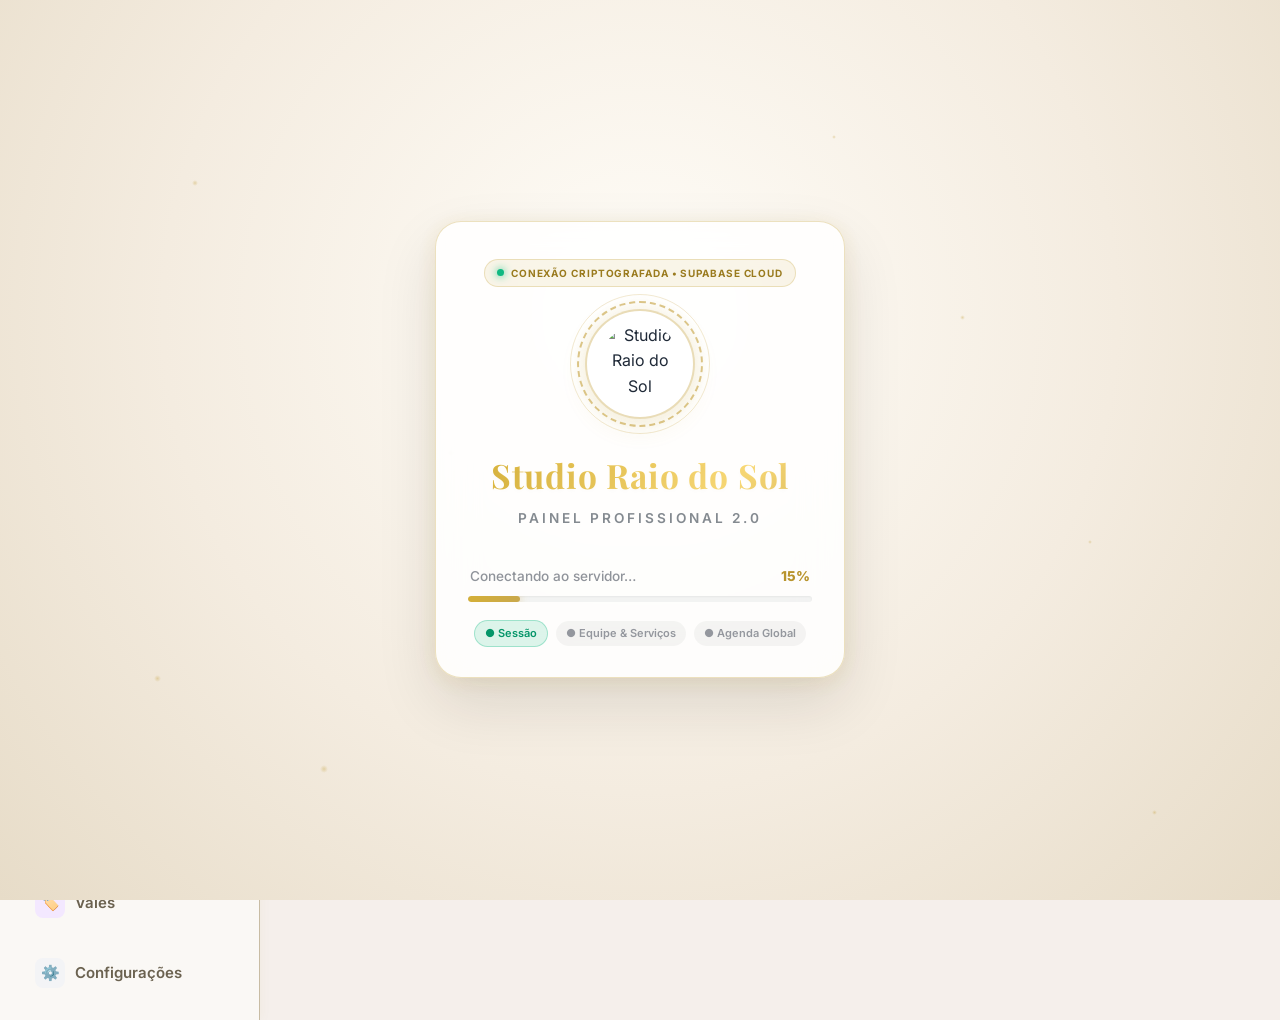
==== dashboard.html @ 442ccad3 "fix(agenda): stretch appointment cards through end-time slot and prevent button/name clipping" ====
<!DOCTYPE html>
<html lang="pt-BR">
<head>
    <meta charset="UTF-8">
    <meta name="viewport" content="width=device-width, initial-scale=1.0">
    <meta name="description" content="Painel Administrativo - Studio Raio do Sol">
    <meta name="author" content="Studio Raio do Sol">
    <meta name="robots" content="noindex, nofollow">
    <title>Studio Raio do Sol - Painel Administrativo</title>
    
    <!-- PWA Settings -->
    <link rel="manifest" href="manifest.json">
    <meta name="theme-color" content="#111827">
    <meta name="apple-mobile-web-app-capable" content="yes">
    <meta name="apple-mobile-web-app-status-bar-style" content="black-translucent">
    <link rel="apple-touch-icon" href="assets/logo.png">
    
    <script>
        if ('serviceWorker' in navigator) {
            window.addEventListener('load', () => {
                navigator.serviceWorker.register('sw.js')
                    .then(reg => console.log('Service Worker registrado:', reg.scope))
                    .catch(err => console.error('Erro ao registrar Service Worker:', err));
            });
        }
    </script>
    
    <!-- Theme Restore script to prevent layout flashes -->
    <script>
        if (localStorage.getItem('raiosol_theme') === 'dark') {
            document.documentElement.classList.add('dark-mode');
        }
    </script>

    <!-- Google Fonts -->
    <link rel="preconnect" href="https://fonts.googleapis.com">
    <link rel="preconnect" href="https://fonts.gstatic.com" crossorigin>
    <link href="https://fonts.googleapis.com/css2?family=Inter:wght@300;400;500;600;700&family=Playfair+Display:wght@400;500;600;700&display=swap" rel="stylesheet">

    <!-- Dashboard Styles -->
    <link rel="stylesheet" href="dashboard.css?v=53">
    
    <!-- Local file protocol blocker & guide overlay -->
    <script>
        if (window.location.protocol === 'file:') {
            document.addEventListener('DOMContentLoaded', () => {
                const overlay = document.createElement('div');
                overlay.style.cssText = `
                    position: fixed;
                    top: 0; left: 0; width: 100%; height: 100%;
                    background: rgba(15, 15, 15, 0.98);
                    backdrop-filter: blur(12px);
                    z-index: 100000;
                    display: flex;
                    align-items: center;
                    justify-content: center;
                    font-family: 'Inter', sans-serif;
                    color: #fff;
                    padding: 20px;
                    text-align: center;
                `;
                overlay.innerHTML = `
                    <div style="background: rgba(25, 25, 25, 0.85); border: 1.5px solid rgba(201, 168, 76, 0.25); border-radius: 16px; max-width: 520px; padding: 40px; box-shadow: 0 25px 60px rgba(0,0,0,0.6); animation: serviceCardFadeIn 0.4s ease both;">
                        <div style="font-size: 3.5rem; margin-bottom: 20px;">⚠️</div>
                        <h2 style="color: #C9A84C; font-family: 'Inter', sans-serif; font-size: 1.65rem; font-weight: 700; margin-bottom: 15px; letter-spacing: 0.5px;">Acesso Local Bloqueado pelo Navegador</h2>
                        <p style="font-size: 0.92rem; line-height: 1.65; color: #dcdcdc; margin-bottom: 25px;">
                            Você abriu o site dando dois cliques no arquivo HTML (protocolo <strong>file://</strong>). <br><br>
                            Como o site agora usa o <strong>Firebase</strong> (que funciona com Módulos JavaScript modernos), os navegadores modernos bloqueiam o carregamento por questões de segurança (CORS). Isso deixa todos os botões e páginas inativos.
                        </p>
                        <div style="background: rgba(201, 168, 76, 0.08); border-left: 4px solid #C9A84C; padding: 18px; border-radius: 6px; text-align: left; font-size: 0.86rem; color: #f3d476; margin-bottom: 25px; line-height: 1.55; box-shadow: inset 0 1px 3px rgba(0,0,0,0.2);">
                            <strong style="display: block; margin-bottom: 6px; font-size: 0.9rem;">Como Resolver em 2 Passos Simples:</strong>
                            1. **Hospede o site:** Suba a pasta do projeto para um servidor de testes online (Netlify, Vercel, Firebase Hosting, etc.).<br>
                            2. **Ou use um Servidor Local:** Se estiver editando no VS Code, instale a extensão **Live Server** e clique em **"Go Live"** para abrir o site via <strong style="text-decoration: underline;">http://localhost</strong>.
                        </div>
                        <p style="font-size: 0.82rem; color: #888; font-style: italic;">Ao rodar em um servidor web local ou hospedado, esta mensagem sumirá automaticamente.</p>
                    </div>
                `;
                document.body.appendChild(overlay);
            });
        }
    </script>
</head>
<body>
    <script>
        if (localStorage.getItem('raiosol_theme') === 'dark') {
            document.body.classList.add('dark-mode');
        }
    </script>

    <!-- ============================================
         PRELOADER 2.0 — Tela de carregamento Luxury Boutique
         ============================================ -->
    <div id="appPreloader" class="app-preloader">
        <div class="preloader-inner preloader-glass-card">
            <div class="preloader-badge-top">
                <span class="preloader-live-dot"></span>
                <span>CONEXÃO CRIPTOGRAFADA • SUPABASE CLOUD</span>
            </div>

            <!-- Logo pulsante com duplo anel orbital -->
            <div class="preloader-logo-wrap">
                <div class="preloader-logo-ring"></div>
                <div class="preloader-logo-ring-inner"></div>
                <img src="assets/logo.png" alt="Studio Raio do Sol" class="preloader-logo"
                     onerror="this.onerror=null;this.src='assets/logo-fallback.svg';">
                <div class="preloader-logo-glow"></div>
            </div>

            <!-- Nome do salão -->
            <h1 class="preloader-title">Studio Raio do Sol</h1>
            <p class="preloader-subtitle">Painel Profissional 2.0</p>

            <!-- Barra de progresso + Percentual ao vivo -->
            <div class="preloader-progress-header">
                <span class="preloader-status" id="preloaderStatus">Conectando ao servidor…</span>
                <span class="preloader-percent" id="preloaderPercent">15%</span>
            </div>
            <div class="preloader-bar-wrap">
                <div class="preloader-bar" id="preloaderBar"></div>
            </div>

            <!-- Etapas de carregamento -->
            <div class="preloader-steps">
                <span class="preloader-step active" id="preloadStep1">● Sessão</span>
                <span class="preloader-step" id="preloadStep2">● Equipe &amp; Serviços</span>
                <span class="preloader-step" id="preloadStep3">● Agenda Global</span>
            </div>
        </div>

        <!-- Partículas decorativas de fundo -->
        <div class="preloader-particles">
            <span></span><span></span><span></span><span></span>
            <span></span><span></span><span></span><span></span>
        </div>
    </div>
    <div class="dashboard-layout">

        <!-- ============================================
             SIDEBAR NAVIGATION
             ============================================ -->
        <aside class="sidebar" id="sidebar">
            <!-- Logo Section -->
            <div class="sidebar-logo">

                <div class="sidebar-logo-container">
                    <img src="assets/logo.png"
                         alt="Logo Studio Raio do Sol"
                         class="sidebar-logo-img"
                         onerror="this.onerror=null; this.src='assets/logo-fallback.svg';">
                </div>
                <h1 class="sidebar-salon-name">Raio de Sol</h1>
            </div>

            <!-- Navigation -->
            <nav class="sidebar-nav" aria-label="Navegação principal">
                <ul class="sidebar-nav-list">
                    <li class="sidebar-nav-section-title">ATENDIMENTO</li>
                    <li class="sidebar-nav-item active" data-page="agenda">
                        <a href="#agenda" class="sidebar-nav-link" aria-current="page">
                            <span class="sidebar-nav-icon-badge" style="background: rgba(201,168,76,0.18);">📅</span>
                            <span>Agenda Global</span>
                        </a>
                    </li>
                    <li class="sidebar-nav-item" data-page="profissionais">
                        <a href="#profissionais" class="sidebar-nav-link">
                            <span class="sidebar-nav-icon-badge" style="background: #EEF2FF;">👩‍🎨</span>
                            <span>Profissionais</span>
                            <span class="sidebar-nav-badge">10/20</span>
                        </a>
                    </li>
                    <li class="sidebar-nav-item" data-page="servicos">
                        <a href="#servicos" class="sidebar-nav-link">
                            <span class="sidebar-nav-icon-badge" style="background: #FDF2F8;">✂️</span>
                            <span>Serviços</span>
                        </a>
                    </li>
                    <li class="sidebar-nav-item" data-page="clientes">
                        <a href="#clientes" class="sidebar-nav-link">
                            <span class="sidebar-nav-icon-badge" style="background: #ECFDF5;">💎</span>
                            <span>Clientes</span>
                        </a>
                    </li>
                    <li class="sidebar-nav-item" data-page="massagem">
                        <a href="#massagem" class="sidebar-nav-link">
                            <span class="sidebar-nav-icon-badge" style="background: #F5F3FF;">💆‍♀️</span>
                            <span>Massagem</span>
                        </a>
                    </li>
                    <li class="sidebar-nav-section-title">FINANCEIRO &amp; ESTOQUE</li>
                    <li class="sidebar-nav-item" data-page="pagamentos">
                        <a href="#pagamentos" class="sidebar-nav-link">
                            <span class="sidebar-nav-icon-badge" style="background: #FEF3C7;">💳</span>
                            <span>Pagamentos</span>
                        </a>
                    </li>
                    <li class="sidebar-nav-item" data-page="relatorios">
                        <a href="#relatorios" class="sidebar-nav-link">
                            <span class="sidebar-nav-icon-badge" style="background: #E0F2FE;">📊</span>
                            <span>Relatórios</span>
                        </a>
                    </li>
                    <li class="sidebar-nav-item" data-page="estoque">
                        <a href="#estoque" class="sidebar-nav-link">
                            <span class="sidebar-nav-icon-badge" style="background: #FFEDD5;">📦</span>
                            <span>Materiais</span>
                        </a>
                    </li>
                    <li class="sidebar-nav-item" data-page="gastos">
                        <a href="#gastos" class="sidebar-nav-link">
                            <span class="sidebar-nav-icon-badge" style="background: #FEE2E2;">💵</span>
                            <span>Planilha de Gastos</span>
                        </a>
                    </li>
                    <li class="sidebar-nav-item" data-page="vales">
                        <a href="#vales" class="sidebar-nav-link">
                            <span class="sidebar-nav-icon-badge" style="background: #F3E8FF;">🏷️</span>
                            <span>Vales</span>
                        </a>
                    </li>
                    <li class="sidebar-nav-item" data-page="configuracoes">
                        <a href="#configuracoes" class="sidebar-nav-link">
                            <span class="sidebar-nav-icon-badge" style="background: #F3F4F6;">⚙️</span>
                            <span>Configurações</span>
                        </a>
                    </li>
                </ul>
            </nav>
        </aside>

        <!-- ============================================
             MAIN WRAPPER (Top Bar + Content + Right Sidebar)
             ============================================ -->
        <div class="main-wrapper">

            <!-- ============================================
                 TOP BAR
                 ============================================ -->
            <header class="topbar" id="topbar">
                <div class="topbar-left">
                    <!-- Mobile Menu Toggle -->
                    <button class="topbar-menu-toggle" id="menuToggle" aria-label="Abrir menu">
                        <svg width="24" height="24" viewBox="0 0 24 24" fill="none" stroke="currentColor" stroke-width="2" stroke-linecap="round" stroke-linejoin="round">
                            <line x1="3" y1="12" x2="21" y2="12"/>
                            <line x1="3" y1="6" x2="21" y2="6"/>
                            <line x1="3" y1="18" x2="21" y2="18"/>
                        </svg>
                    </button>

                    <!-- Search -->
                    <div class="topbar-search">
                        <svg class="topbar-search-icon" width="18" height="18" viewBox="0 0 24 24" fill="none" stroke="currentColor" stroke-width="2" stroke-linecap="round" stroke-linejoin="round">
                            <circle cx="11" cy="11" r="8"/>
                            <line x1="21" y1="21" x2="16.65" y2="16.65"/>
                        </svg>
                        <input type="text"
                               class="topbar-search-input"
                               id="globalSearch"
                               placeholder="Buscar"
                               aria-label="Busca global">
                    </div>
                </div>

                <div class="topbar-right">
                    <!-- Dark Mode Toggle -->
                    <button class="topbar-icon-btn" id="darkModeBtn" aria-label="Alternar Modo Noite" style="margin-right: 8px;">
                        <!-- Moon icon -->
                        <svg class="dark-mode-icon-moon" width="20" height="20" viewBox="0 0 24 24" fill="none" stroke="currentColor" stroke-width="2" stroke-linecap="round" stroke-linejoin="round">
                            <path d="M21 12.79A9 9 0 1 1 11.21 3 7 7 0 0 0 21 12.79z"></path>
                        </svg>
                        <!-- Sun icon (hidden by default in light mode) -->
                        <svg class="dark-mode-icon-sun" width="20" height="20" viewBox="0 0 24 24" fill="none" stroke="currentColor" stroke-width="2" stroke-linecap="round" stroke-linejoin="round" style="display: none;">
                            <circle cx="12" cy="12" r="5"></circle>
                            <line x1="12" y1="1" x2="12" y2="3"></line>
                            <line x1="12" y1="21" x2="12" y2="23"></line>
                            <line x1="4.22" y1="4.22" x2="5.64" y2="5.64"></line>
                            <line x1="18.36" y1="18.36" x2="19.78" y2="19.78"></line>
                            <line x1="1" y1="12" x2="3" y2="12"></line>
                            <line x1="21" y1="12" x2="23" y2="12"></line>
                            <line x1="4.22" y1="19.78" x2="5.64" y2="18.36"></line>
                            <line x1="18.36" y1="5.64" x2="19.78" y2="4.22"></line>
                        </svg>
                    </button>

                    <!-- Mail -->
                    <button class="topbar-icon-btn" id="mailBtn" aria-label="Mensagens">
                        <svg width="20" height="20" viewBox="0 0 24 24" fill="none" stroke="currentColor" stroke-width="2" stroke-linecap="round" stroke-linejoin="round">
                            <path d="M4 4h16c1.1 0 2 .9 2 2v12c0 1.1-.9 2-2 2H4c-1.1 0-2-.9-2-2V6c0-1.1.9-2 2-2z"/>
                            <polyline points="22,6 12,13 2,6"/>
                        </svg>
                        <span class="topbar-badge topbar-badge--warning" style="display: none;">5</span>
                    </button>

                    <!-- Notification Bell -->
                    <button class="topbar-icon-btn" id="notificationsBtn" aria-label="Notificações">
                        <svg width="20" height="20" viewBox="0 0 24 24" fill="none" stroke="currentColor" stroke-width="2" stroke-linecap="round" stroke-linejoin="round">
                            <path d="M18 8A6 6 0 0 0 6 8c0 7-3 9-3 9h18s-3-2-3-9"/>
                            <path d="M13.73 21a2 2 0 0 1-3.46 0"/>
                        </svg>
                        <span class="topbar-badge topbar-badge--danger">3</span>
                    </button>

                    <!-- Divider -->
                    <div class="topbar-divider"></div>

                    <!-- User Profile -->
                    <div class="topbar-user" id="userMenu">
                        <div class="topbar-user-avatar">
                            <img src="assets/admin-avatar.png" alt="Foto Adm. Deise Rose" class="topbar-user-avatar-img">
                        </div>
                        <div class="topbar-user-info">
                            <span class="topbar-user-name">Adm. Deise Rose</span>
                            <span class="topbar-user-divider">|</span>
                            <a href="#" class="topbar-user-logout" id="logoutBtn">Sair</a>
                        </div>
                    </div>
                </div>
            </header>

            <!-- ============================================
                 CONTENT + RIGHT SIDEBAR WRAPPER
                 ============================================ -->
            <div class="content-wrapper">

                <!-- ============================================
                     MAIN CONTENT AREA
                     ============================================ -->
                <main class="main-content" id="mainContent">
                    <!-- ============================================
                         PAGE: AGENDA
                         ============================================ -->
                    <div id="page-agenda" class="dashboard-page">
                        <!-- Page Title -->
                        <div class="page-header">
                            <h2 class="page-title">Agenda Global</h2>
                        </div>
 
                    <!-- ============================================
                          STATS CARDS ROW (IMAGE 2 - AGENDA 2.0 KPI)
                          ============================================ -->
                    <section class="stats-row stats-row-v2" aria-label="Estatísticas resumidas">
                        <!-- Card 1: Agendamentos Hoje + vs ontem -->
                        <article class="stat-card stat-card-v2" id="statAgendamentos">
                            <div class="stat-card-content">
                                <span class="stat-card-label">Agendamentos Hoje</span>
                                <div class="stat-v2-main-row">
                                    <span class="stat-card-value" data-stat="agendamentos">...</span>
                                    <span class="stat-v2-diff-badge" id="statTodayDiffBadge">+0 vs ontem</span>
                                </div>
                            </div>
                            <div class="stat-card-icon stat-icon-v2" style="background: #EEF2FF; color: #4F46E5; font-size: 20px;">
                                📅
                            </div>
                        </article>
 
                        <!-- Card 2: Status Hoje (Conf / Cadeira / Pend) -->
                        <article class="stat-card stat-card-v2" id="statProfissionais">
                            <div class="stat-card-content" style="width: 100%;">
                                <span class="stat-card-label" id="statStatusDateLabel">Status Hoje</span>
                                <div class="stat-v2-pills" id="statStatusPills">
                                    <span class="stat-v2-pill stat-v2-pill--green">0 Conf.</span>
                                    <span class="stat-v2-pill stat-v2-pill--blue">0 Cadeira</span>
                                    <span class="stat-v2-pill stat-v2-pill--amber">0 Pend.</span>
                                </div>
                                <span class="stat-card-value" data-stat="profissionais" style="display: none;">...</span>
                            </div>
                            <div class="stat-card-icon stat-icon-v2" style="background: #ECFDF5; color: #059669; font-size: 20px;">
                                ⚡
                            </div>
                        </article>
 
                        <!-- Card 3: Ocupação da Equipe + Barra + Horários Livres -->
                        <article class="stat-card stat-card-v2 stat-card-v2--occ" id="statServicos">
                            <div class="stat-card-content" style="width: 100%;">
                                <div class="stat-v2-occ-head">
                                    <span class="stat-card-label" id="statOccupancyTitle" style="margin:0;">Ocupação da Equipe</span>
                                    <span class="stat-v2-occ-pct" id="statOccupancyPct">0%</span>
                                </div>
                                <div class="stat-v2-occ-bar-bg">
                                    <div class="stat-v2-occ-bar-fill" id="statOccupancyBar" style="width: 0%;"></div>
                                </div>
                                <span class="stat-v2-occ-sub" id="statFreeSlotsText">Calculando horários livres...</span>
                                <span class="stat-card-value" data-stat="servicos" style="display: none;">...</span>
                            </div>
                        </article>
 
                        <!-- Card 4: Previsão Hoje / Mês -->
                        <article class="stat-card stat-card-v2" id="statReceita">
                            <div class="stat-card-content">
                                <span class="stat-card-label" id="statReceitaLabel">Previsão Hoje / Mês</span>
                                <div class="stat-v2-main-row">
                                    <span class="stat-card-value" id="statRevenueToday">R$ 0</span>
                                    <span class="stat-v2-rev-month"><span id="statRevSlash">/ </span><span data-stat="receita">...</span><span id="statRevSuffix"> mês</span></span>
                                </div>
                            </div>
                            <div class="stat-card-icon stat-icon-v2" style="background: #FEF9EE; color: #D97706; font-size: 20px;">
                                💰
                            </div>
                        </article>
                    </section>
 
                    <!-- ============================================
                          AGENDA GLOBAL SECTION
                          ============================================ -->
                    <section class="agenda-section" id="agendaSection" aria-label="Agenda Global">
                        <!-- Agenda Header with Filters Integrated (Single Row!) -->
                        <div class="agenda-header" style="display: flex; justify-content: space-between; align-items: center; width: 100%; flex-wrap: wrap; gap: 16px; padding: 16px 24px;">
                            <h3 class="agenda-title" id="agendaTitle" style="margin: 0; font-family: var(--font-body); font-size: 15px; font-weight: 600; color: var(--dark-text);">Agenda Global</h3>
                            
                            <div class="agenda-filters" style="display: flex; align-items: center; gap: 10px; margin: 0; padding: 0; border: none; box-shadow: none;">
                                <span class="agenda-filters-label" style="font-size: 12px; color: var(--medium-text); font-weight: 500;">Filtrar por</span>
                                
                                <div class="agenda-filter-select">
                                    <select id="filterProfissional" aria-label="Filtrar por profissional">
                                        <option value="">Profissional</option>
                                    </select>
                                </div>
 
                                <div class="agenda-filter-select">
                                    <select id="filterServico" aria-label="Filtrar por serviço">
                                        <option value="">Serviço</option>
                                    </select>
                                </div>
 
                                <div class="date-nav">
                                    <button class="date-nav-btn" id="prevDateBtn" aria-label="Dia anterior" title="Dia anterior">
                                        <svg width="18" height="18" viewBox="0 0 24 24" fill="none" stroke="currentColor" stroke-width="2.5" stroke-linecap="round" stroke-linejoin="round"><polyline points="15 18 9 12 15 6"/></svg>
                                    </button>
                                    <div class="date-nav-display" id="dateDisplay" title="Clique para selecionar uma data">
                                        <span class="date-nav-weekday" id="dateWeekday"></span>
                                        <span class="date-nav-date" id="dateFull"></span>
                                        <input type="date" id="datePicker" class="date-nav-picker">
                                    </div>
                                    <button class="date-nav-btn" id="nextDateBtn" aria-label="Próximo dia" title="Próximo dia">
                                        <svg width="18" height="18" viewBox="0 0 24 24" fill="none" stroke="currentColor" stroke-width="2.5" stroke-linecap="round" stroke-linejoin="round"><polyline points="9 18 15 12 9 6"/></svg>
                                    </button>
                                </div>
 
                                <button class="btn-novo-agendamento" id="novoAgendamentoBtn">
                                    + Novo Agendamento
                                </button>
                                <button type="button" class="btn-confirmar-dia-wa" id="btnConfirmDayWhatsApp" title="Confirmar agendamentos pendentes do dia no WhatsApp">
                                    💬 Confirmar Dia
                                </button>
                                <button type="button" class="btn-toggle-drawer" id="btnToggleRightDrawer" title="Mostrar ou esconder painel lateral para ampliar a agenda">
                                    ⇄ Recepção Ao Vivo
                                </button>
                            </div>
                        </div>

                        <!-- ============================================
                             AGENDA 2.0: BARRA RÁPIDA DA SEMANA + BUSCA E STATUS
                             ============================================ -->
                        <div class="agenda-v2-toolbar" id="agendaV2Toolbar">
                            <!-- Faixa Rápida dos 6 Dias (Seg a Sáb) -->
                            <div class="week-quick-ribbon" id="weekQuickRibbon"></div>

                            <!-- Busca Instantânea + Chips de Status -->
                            <div class="agenda-v2-controls">
                                <div class="agenda-quick-search-wrap">
                                    <input type="text" id="agendaQuickSearch" class="agenda-quick-search" placeholder="🔍 Destacar cliente na grade..." aria-label="Destacar cliente na grade">
                                </div>
                                <div class="agenda-status-chips" id="agendaStatusChips">
                                    <button type="button" class="status-chip active" data-status-filter="all">Todos</button>
                                    <button type="button" class="status-chip chip-chair" data-status-filter="cadeira">💺 Na Cadeira</button>
                                    <button type="button" class="status-chip chip-pending" data-status-filter="agendado">⏳ Agendados</button>
                                    <button type="button" class="status-chip chip-done" data-status-filter="concluido">✓ Concluídos</button>
                                </div>
                            </div>
                        </div>

                        <!-- ============================================
                             WEEKLY CALENDAR GRID
                             ============================================ -->
                        <div class="calendar-wrapper">
                            <div class="calendar-grid" id="calendarGrid">
                                <!-- O grid da agenda com 18 colunas será renderizado de forma 100% dinâmica pelo JavaScript -->
                            </div>
                        </div>
                    </section>
                    </div><!-- /#page-agenda -->

                    <!-- ============================================
                         PAGE: PROFISSIONAIS
                         ============================================ -->
                    <div id="page-profissionais" class="dashboard-page hidden">
                        <div class="page-header-modern">
                            <div class="page-header-icon" style="background:linear-gradient(135deg,#AB47BC,#CE93D8);">
                                <svg width="22" height="22" viewBox="0 0 24 24" fill="none" stroke="currentColor" stroke-width="2" stroke-linecap="round" stroke-linejoin="round"><path d="M17 21v-2a4 4 0 0 0-4-4H5a4 4 0 0 0-4 4v2"/><circle cx="9" cy="7" r="4"/><path d="M23 21v-2a4 4 0 0 0-3-3.87"/><path d="M16 3.13a4 4 0 0 1 0 7.75"/></svg>
                            </div>
                            <div>
                                <h2 class="page-title" style="margin:0;">Gestão de Profissionais</h2>
                                <p class="page-header-subtitle">Gerencie sua equipe e aprovações de acesso</p>
                            </div>
                        </div>

                        <!-- Pending Registrations Section -->
                        <section class="mod-card" id="sectionPendingApprovals" style="display: none;">
                            <div class="mod-card-header">
                                <div class="mod-card-header-left">
                                    <svg width="18" height="18" viewBox="0 0 24 24" fill="none" stroke="currentColor" stroke-width="2" stroke-linecap="round" stroke-linejoin="round"><path d="M12 22s8-4 8-10V5l-8-3-8 3v7c0 6 8 10 8 10z"/></svg>
                                    <h3 class="mod-card-title">Solicitações de Acesso Pendentes</h3>
                                </div>
                                <span class="mod-card-badge" id="pendingBadge">0</span>
                            </div>
                            <p class="mod-card-desc">Novos profissionais aguardando aprovação para acessar o sistema.</p>
                            <div class="pending-list" id="pendingApprovalsList">
                                <!-- Rendered dynamically -->
                            </div>
                        </section>

                        <!-- Active Professionals -->
                        <section class="mod-card" id="sectionActiveProfessionals">
                            <div class="mod-card-header">
                                <div class="mod-card-header-left">
                                    <svg width="18" height="18" viewBox="0 0 24 24" fill="none" stroke="currentColor" stroke-width="2" stroke-linecap="round" stroke-linejoin="round"><path d="M17 21v-2a4 4 0 0 0-4-4H5a4 4 0 0 0-4 4v2"/><circle cx="9" cy="7" r="4"/></svg>
                                    <h3 class="mod-card-title">Equipe Studio Raio do Sol</h3>
                                </div>
                                <span class="mod-card-count" id="teamCount">0 profissionais</span>
                            </div>
                            <p class="mod-card-desc">Profissionais ativos no sistema.</p>
                            <div class="active-professionals-grid" id="activeProfessionalsGrid">
                                <!-- Rendered dynamically -->
                            </div>
                        </section>
                    </div>

                    <!-- ============================================
                         PAGE: SERVIÇOS
                         ============================================ -->
                    <div id="page-servicos" class="dashboard-page hidden">
                        <div class="page-header-modern">
                            <div class="page-header-icon" style="background:linear-gradient(135deg,#C9A84C,#D4B86A);">
                                <svg width="22" height="22" viewBox="0 0 24 24" fill="none" stroke="currentColor" stroke-width="2" stroke-linecap="round" stroke-linejoin="round"><circle cx="6" cy="6" r="3"/><path d="M8.12 8.12L12 12"/><path d="M20 4L8.12 15.88"/><circle cx="6" cy="18" r="3"/><path d="M14.8 14.8L20 20"/></svg>
                            </div>
                            <div style="flex:1;">
                                <h2 class="page-title" style="margin:0;">Serviços Oferecidos</h2>
                                <p class="page-header-subtitle">Catálogo completo de procedimentos do studio</p>
                            </div>
                            <button class="mod-btn mod-btn--gold" id="btnAdicionarServico">
                                <svg width="14" height="14" viewBox="0 0 24 24" fill="none" stroke="currentColor" stroke-width="2" stroke-linecap="round" stroke-linejoin="round"><line x1="12" y1="5" x2="12" y2="19"/><line x1="5" y1="12" x2="19" y2="12"/></svg>
                                Novo Serviço
                            </button>
                        </div>

                        <div class="mod-card">
                            <div class="mod-card-header">
                                <div class="mod-card-header-left">
                                    <svg width="18" height="18" viewBox="0 0 24 24" fill="none" stroke="currentColor" stroke-width="2" stroke-linecap="round" stroke-linejoin="round"><rect x="3" y="3" width="7" height="7" rx="1"/><rect x="14" y="3" width="7" height="7" rx="1"/><rect x="3" y="14" width="7" height="7" rx="1"/><rect x="14" y="14" width="7" height="7" rx="1"/></svg>
                                    <h3 class="mod-card-title">Menu de Serviços & Procedimentos</h3>
                                </div>
                                <span class="mod-card-count" id="servicesCount">0 serviços</span>
                            </div>
                            <div class="services-list-grid" id="servicesListGrid">
                                <!-- Rendered dynamically -->
                            </div>
                        </div>
                    </div>

                    <!-- ============================================
                         PAGE: CLIENTES
                         ============================================ -->
                    <div id="page-clientes" class="dashboard-page hidden">
                        <div class="page-header-modern">
                            <div class="page-header-icon" style="background:linear-gradient(135deg,#42A5F5,#64B5F6);">
                                <svg width="22" height="22" viewBox="0 0 24 24" fill="none" stroke="currentColor" stroke-width="2" stroke-linecap="round" stroke-linejoin="round"><path d="M20 21v-2a4 4 0 0 0-4-4H8a4 4 0 0 0-4 4v2"/><circle cx="12" cy="7" r="4"/></svg>
                            </div>
                            <div style="flex:1;">
                                <h2 class="page-title" style="margin:0;">Banco de Clientes</h2>
                                <p class="page-header-subtitle">Cadastro completo de clientes do studio</p>
                            </div>
                            <button class="mod-btn mod-btn--gold" id="btnAdicionarCliente">
                                <svg width="14" height="14" viewBox="0 0 24 24" fill="none" stroke="currentColor" stroke-width="2" stroke-linecap="round" stroke-linejoin="round"><line x1="12" y1="5" x2="12" y2="19"/><line x1="5" y1="12" x2="19" y2="12"/></svg>
                                Novo Cliente
                            </button>
                        </div>

                        <div class="mod-card">
                            <div class="mod-card-header">
                                <div class="mod-card-header-left">
                                    <svg width="18" height="18" viewBox="0 0 24 24" fill="none" stroke="currentColor" stroke-width="2" stroke-linecap="round" stroke-linejoin="round"><path d="M14 2H6a2 2 0 0 0-2 2v16a2 2 0 0 0 2 2h12a2 2 0 0 0 2-2V8z"/><polyline points="14 2 14 8 20 8"/><line x1="16" y1="13" x2="8" y2="13"/><line x1="16" y1="17" x2="8" y2="17"/></svg>
                                    <h3 class="mod-card-title">Cadastro de Clientes</h3>
                                </div>
                                <span class="mod-card-count" id="clientsCount">0 registros</span>
                            </div>
                            <div class="mod-table-scroll">
                                <table class="mod-table clients-table" id="clientsTable">
                                    <thead>
                                        <tr>
                                            <th class="clients-th--avatar"></th>
                                            <th>Nome</th>
                                            <th>Telefone</th>
                                            <th>Classificação</th>
                                            <th>Último Agendamento</th>
                                            <th>Total de Visitas</th>
                                        </tr>
                                    </thead>
                                    <tbody id="clientsTableBody">
                                        <!-- Rendered dynamically -->
                                    </tbody>
                                </table>
                            </div>
                        </div>
                    </div>

                    <!-- ============================================
                         PAGE: RELATÓRIOS
                         ============================================ -->
                    <div id="page-relatorios" class="dashboard-page hidden">
                        <!-- Header with gradient accent -->
                        <div class="reports-header">
                            <div class="reports-header-content">
                                <div class="reports-header-icon">
                                    <svg width="24" height="24" viewBox="0 0 24 24" fill="none" stroke="currentColor" stroke-width="2" stroke-linecap="round" stroke-linejoin="round">
                                        <line x1="18" y1="20" x2="18" y2="10"/><line x1="12" y1="20" x2="12" y2="4"/><line x1="6" y1="20" x2="6" y2="14"/>
                                    </svg>
                                </div>
                                <div>
                                    <h2 class="page-title" id="relatoriosTitle" style="margin:0;">Relatórios Financeiros</h2>
                                    <p class="reports-header-subtitle" id="relatoriosSubtitle">Visão consolidada do faturamento do studio</p>
                                </div>
                            </div>
                        </div>

                        <!-- Admin Overview Cards -->
                        <div class="reports-overview" id="adminFinancialStats">
                            <div class="report-card report-card--receita">
                                <div class="report-card-accent"></div>
                                <div class="report-card-body">
                                    <div class="report-card-icon-wrap">
                                        <svg width="20" height="20" viewBox="0 0 24 24" fill="none" stroke="currentColor" stroke-width="2" stroke-linecap="round" stroke-linejoin="round"><line x1="12" y1="1" x2="12" y2="23"/><path d="M17 5H9.5a3.5 3.5 0 0 0 0 7h5a3.5 3.5 0 0 1 0 7H6"/></svg>
                                    </div>
                                    <span class="report-card-value" id="valFaturamentoBruto">R$ 0,00</span>
                                    <span class="report-card-label">Faturamento Bruto</span>
                                    <span class="report-card-desc">Total de serviços concluídos</span>
                                </div>
                            </div>
                            <div class="report-card report-card--comissao">
                                <div class="report-card-accent"></div>
                                <div class="report-card-body">
                                    <div class="report-card-icon-wrap">
                                        <svg width="20" height="20" viewBox="0 0 24 24" fill="none" stroke="currentColor" stroke-width="2" stroke-linecap="round" stroke-linejoin="round"><path d="M17 21v-2a4 4 0 0 0-4-4H5a4 4 0 0 0-4 4v2"/><circle cx="9" cy="7" r="4"/></svg>
                                    </div>
                                    <span class="report-card-value" id="valTotalComissoes">R$ 0,00</span>
                                    <span class="report-card-label">Total de Comissões Pagas</span>
                                    <span class="report-card-desc">Repasse aos profissionais</span>
                                </div>
                            </div>
                            <div class="report-card report-card--lucro">
                                <div class="report-card-accent"></div>
                                <div class="report-card-body">
                                    <div class="report-card-icon-wrap">
                                        <svg width="20" height="20" viewBox="0 0 24 24" fill="none" stroke="currentColor" stroke-width="2" stroke-linecap="round" stroke-linejoin="round"><rect x="2" y="7" width="20" height="14" rx="2" ry="2"/><path d="M16 21V5a2 2 0 0 0-2-2h-4a2 2 0 0 0-2 2v16"/></svg>
                                    </div>
                                    <span class="report-card-value" id="valLucroLiquido">R$ 0,00</span>
                                    <span class="report-card-label">Lucro Líquido (Studio)</span>
                                    <span class="report-card-desc">Após comissões pagas</span>
                                </div>
                            </div>
                        </div>

                        <!-- Employee Overview Cards -->
                        <div class="reports-overview hidden" id="employeeFinancialStats">
                            <div class="report-card report-card--receita">
                                <div class="report-card-accent"></div>
                                <div class="report-card-body">
                                    <div class="report-card-icon-wrap">
                                        <svg width="20" height="20" viewBox="0 0 24 24" fill="none" stroke="currentColor" stroke-width="2" stroke-linecap="round" stroke-linejoin="round"><line x1="12" y1="1" x2="12" y2="23"/><path d="M17 5H9.5a3.5 3.5 0 0 0 0 7h5a3.5 3.5 0 0 1 0 7H6"/></svg>
                                    </div>
                                    <span class="report-card-value" id="valFaturamentoPessoal">R$ 0,00</span>
                                    <span class="report-card-label">Faturamento Gerado</span>
                                    <span class="report-card-desc">Total dos meus serviços</span>
                                </div>
                            </div>
                            <div class="report-card report-card--comissao">
                                <div class="report-card-accent"></div>
                                <div class="report-card-body">
                                    <div class="report-card-icon-wrap">
                                        <svg width="20" height="20" viewBox="0 0 24 24" fill="none" stroke="currentColor" stroke-width="2" stroke-linecap="round" stroke-linejoin="round"><path d="M22 11.08V12a10 10 0 1 1-5.93-9.14"/><polyline points="22 4 12 14.01 9 11.01"/></svg>
                                    </div>
                                    <span class="report-card-value" id="valComissaoAcumulada">R$ 0,00</span>
                                    <span class="report-card-label">Minha Comissão</span>
                                    <span class="report-card-desc">Valor a receber</span>
                                </div>
                            </div>
                            <div class="report-card report-card--servicos">
                                <div class="report-card-accent"></div>
                                <div class="report-card-body">
                                    <div class="report-card-icon-wrap">
                                        <svg width="20" height="20" viewBox="0 0 24 24" fill="none" stroke="currentColor" stroke-width="2" stroke-linecap="round" stroke-linejoin="round"><circle cx="6" cy="6" r="3"/><path d="M8.12 8.12L12 12"/><path d="M20 4L8.12 15.88"/><circle cx="6" cy="18" r="3"/><path d="M14.8 14.8L20 20"/></svg>
                                    </div>
                                    <span class="report-card-value" id="valServicosRealizados">0</span>
                                    <span class="report-card-label">Serviços Realizados</span>
                                    <span class="report-card-desc">Total concluído</span>
                                </div>
                            </div>
                        </div>

                        <!-- Filter + Individual Report Section -->
                        <div class="reports-filter-section" id="reportsFilterSection">
                            <div class="reports-filter-header">
                                <div class="reports-filter-title-area">
                                    <svg width="18" height="18" viewBox="0 0 24 24" fill="none" stroke="currentColor" stroke-width="2" stroke-linecap="round" stroke-linejoin="round"><line x1="8" y1="6" x2="21" y2="6"/><line x1="8" y1="12" x2="21" y2="12"/><line x1="8" y1="18" x2="21" y2="18"/><line x1="3" y1="6" x2="3.01" y2="6"/><line x1="3" y1="12" x2="3.01" y2="12"/><line x1="3" y1="18" x2="3.01" y2="18"/></svg>
                                    <span>Filtrar Relatório</span>
                                </div>
                            </div>

                            <div class="reports-filter-body" id="reportsFilterBar">
                                <div class="reports-filter-grid">
                                    <div class="reports-filter-field">
                                        <label class="reports-filter-label">
                                            <svg width="14" height="14" viewBox="0 0 24 24" fill="none" stroke="currentColor" stroke-width="2" stroke-linecap="round" stroke-linejoin="round"><path d="M17 21v-2a4 4 0 0 0-4-4H5a4 4 0 0 0-4 4v2"/><circle cx="9" cy="7" r="4"/></svg>
                                            Profissional
                                        </label>
                                        <select id="filterReportProfissional" class="reports-field-select">
                                            <option value="">Todos os Profissionais</option>
                                        </select>
                                    </div>
                                    <div class="reports-filter-field">
                                        <label class="reports-filter-label">
                                            <svg width="14" height="14" viewBox="0 0 24 24" fill="none" stroke="currentColor" stroke-width="2" stroke-linecap="round" stroke-linejoin="round"><rect x="3" y="4" width="18" height="18" rx="2" ry="2"/><line x1="16" y1="2" x2="16" y2="6"/><line x1="8" y1="2" x2="8" y2="6"/></svg>
                                            Data Início
                                        </label>
                                        <input type="date" id="filterReportDateStart" class="reports-field-input">
                                    </div>
                                    <div class="reports-filter-field">
                                        <label class="reports-filter-label">
                                            <svg width="14" height="14" viewBox="0 0 24 24" fill="none" stroke="currentColor" stroke-width="2" stroke-linecap="round" stroke-linejoin="round"><rect x="3" y="4" width="18" height="18" rx="2" ry="2"/><line x1="16" y1="2" x2="16" y2="6"/><line x1="8" y1="2" x2="8" y2="6"/></svg>
                                            Data Fim
                                        </label>
                                        <input type="date" id="filterReportDateEnd" class="reports-field-input">
                                    </div>
                                    <div class="reports-filter-actions">
                                        <button class="report-btn report-btn--primary" id="btnApplyReportFilters">
                                            <svg width="14" height="14" viewBox="0 0 24 24" fill="none" stroke="currentColor" stroke-width="2" stroke-linecap="round" stroke-linejoin="round"><polyline points="20 6 9 17 4 12"/></svg>
                                            Aplicar
                                        </button>
                                        <button class="report-btn report-btn--outline" id="btnClearReportFilters">
                                            <svg width="14" height="14" viewBox="0 0 24 24" fill="none" stroke="currentColor" stroke-width="2" stroke-linecap="round" stroke-linejoin="round"><line x1="18" y1="6" x2="6" y2="18"/><line x1="6" y1="6" x2="18" y2="18"/></svg>
                                            Limpar
                                        </button>
                                    </div>
                                </div>
                            </div>

                            <!-- Individual Report Summary -->
                            <div class="reports-individual hidden" id="individualReportCard">
                                <div class="reports-individual-divider"></div>
                                <div class="reports-individual-header">
                                    <div class="reports-individual-avatar" id="indivReportAvatar">AP</div>
                                    <div class="reports-individual-info">
                                        <h4 class="reports-individual-name" id="indivReportName">Profissional</h4>
                                        <span class="reports-individual-period" id="indivReportPeriod">Período selecionado</span>
                                    </div>
                                </div>
                                <div class="reports-individual-metrics">
                                    <div class="indiv-metric">
                                        <span class="indiv-metric-icon" style="background:rgba(66,165,245,0.12);color:#42A5F5;">
                                            <svg width="16" height="16" viewBox="0 0 24 24" fill="none" stroke="currentColor" stroke-width="2" stroke-linecap="round" stroke-linejoin="round"><circle cx="6" cy="6" r="3"/><path d="M8.12 8.12L12 12"/><path d="M20 4L8.12 15.88"/><circle cx="6" cy="18" r="3"/><path d="M14.8 14.8L20 20"/></svg>
                                        </span>
                                        <div class="indiv-metric-text">
                                            <span class="indiv-metric-value" id="indivReportServicos">0</span>
                                            <span class="indiv-metric-label">Serviços Realizados</span>
                                        </div>
                                    </div>
                                    <div class="indiv-metric">
                                        <span class="indiv-metric-icon" style="background:rgba(76,175,80,0.12);color:#4CAF50;">
                                            <svg width="16" height="16" viewBox="0 0 24 24" fill="none" stroke="currentColor" stroke-width="2" stroke-linecap="round" stroke-linejoin="round"><line x1="12" y1="1" x2="12" y2="23"/><path d="M17 5H9.5a3.5 3.5 0 0 0 0 7h5a3.5 3.5 0 0 1 0 7H6"/></svg>
                                        </span>
                                        <div class="indiv-metric-text">
                                            <span class="indiv-metric-value" id="indivReportFaturamento">R$ 0,00</span>
                                            <span class="indiv-metric-label">Faturamento Gerado</span>
                                        </div>
                                    </div>
                                    <div class="indiv-metric">
                                        <span class="indiv-metric-icon" style="background:rgba(255,152,0,0.12);color:#FF9800;">
                                            <svg width="16" height="16" viewBox="0 0 24 24" fill="none" stroke="currentColor" stroke-width="2" stroke-linecap="round" stroke-linejoin="round"><path d="M17 21v-2a4 4 0 0 0-4-4H5a4 4 0 0 0-4 4v2"/><circle cx="9" cy="7" r="4"/></svg>
                                        </span>
                                        <div class="indiv-metric-text">
                                            <span class="indiv-metric-value" id="indivReportComissao">R$ 0,00</span>
                                            <span class="indiv-metric-label">Comissão (<span id="indivReportPct">0</span>%)</span>
                                        </div>
                                    </div>
                                    <div class="indiv-metric">
                                        <span class="indiv-metric-icon" style="background:rgba(201,168,76,0.12);color:#C9A84C;">
                                            <svg width="16" height="16" viewBox="0 0 24 24" fill="none" stroke="currentColor" stroke-width="2" stroke-linecap="round" stroke-linejoin="round"><rect x="2" y="7" width="20" height="14" rx="2" ry="2"/><path d="M16 21V5a2 2 0 0 0-2-2h-4a2 2 0 0 0-2 2v16"/></svg>
                                        </span>
                                        <div class="indiv-metric-text">
                                            <span class="indiv-metric-value" id="indivReportStudio">R$ 0,00</span>
                                            <span class="indiv-metric-label">Lucro Studio</span>
                                        </div>
                                    </div>
                                    <div class="indiv-metric">
                                        <span class="indiv-metric-icon" style="background:rgba(156,39,176,0.12);color:#9C27B0;">
                                            <svg width="16" height="16" viewBox="0 0 24 24" fill="none" stroke="currentColor" stroke-width="2" stroke-linecap="round" stroke-linejoin="round"><path d="M20 21v-2a4 4 0 0 0-4-4H8a4 4 0 0 0-4 4v2"/><circle cx="12" cy="7" r="4"/></svg>
                                        </span>
                                        <div class="indiv-metric-text">
                                            <span class="indiv-metric-value" id="indivReportClientes">0</span>
                                            <span class="indiv-metric-label">Clientes Atendidos</span>
                                        </div>
                                    </div>
                                </div>
                            </div>
                        </div>

                        <!-- Detailed Table -->
                        <div class="reports-table-card">
                            <div class="reports-table-header">
                                <div class="reports-table-title-area">
                                    <svg width="18" height="18" viewBox="0 0 24 24" fill="none" stroke="currentColor" stroke-width="2" stroke-linecap="round" stroke-linejoin="round"><path d="M14 2H6a2 2 0 0 0-2 2v16a2 2 0 0 0 2 2h12a2 2 0 0 0 2-2V8z"/><polyline points="14 2 14 8 20 8"/><line x1="16" y1="13" x2="8" y2="13"/><line x1="16" y1="17" x2="8" y2="17"/></svg>
                                    <h3 class="reports-table-title" id="relatoriosTableTitle">Faturamento Detalhado</h3>
                                </div>
                                <span class="reports-table-count" id="reportsTableCount">0 registros</span>
                            </div>
                            <div class="reports-table-scroll">
                                <table class="reports-table" id="reportsTable">
                                    <thead id="reportsTableHead">
                                        <!-- Rendered dynamically -->
                                    </thead>
                                    <tbody id="reportsTableBody">
                                        <!-- Rendered dynamically -->
                                    </tbody>
                                </table>
                            </div>
                        </div>
                    </div>

                    <!-- ============================================
                         PAGE: CONTROLE DE MATERIAIS
                         ============================================ -->
                    <div id="page-estoque" class="dashboard-page hidden">
                        <!-- Header -->
                        <div class="page-header-modern">
                            <div class="page-header-icon" style="background:linear-gradient(135deg,#C9A84C,#E8C96C);">
                                <svg width="22" height="22" viewBox="0 0 24 24" fill="none" stroke="currentColor" stroke-width="2" stroke-linecap="round" stroke-linejoin="round">
                                    <path d="M9 5H7a2 2 0 0 0-2 2v12a2 2 0 0 0 2 2h10a2 2 0 0 0 2-2V7a2 2 0 0 0-2-2h-2"/>
                                    <rect x="9" y="3" width="6" height="4" rx="1" ry="1"/>
                                    <line x1="9" y1="12" x2="15" y2="12"/>
                                    <line x1="9" y1="16" x2="13" y2="16"/>
                                </svg>
                            </div>
                            <div>
                                <h2 class="page-title" style="margin:0;">Controle de Materiais</h2>
                                <p class="page-header-subtitle">Registre os materiais retirados por cada profissional</p>
                            </div>
                        </div>

                        <!-- Grid de profissionais -->
                        <div id="materialsProfsGrid" class="materials-prof-grid">
                            <!-- Renderizado dinamicamente -->
                        </div>

                        <!-- Modal de retiradas do profissional -->
                        <div id="materialModal" class="materials-modal-overlay hidden" role="dialog" aria-modal="true">
                            <div class="materials-modal-panel">
                                <!-- Header do modal -->
                                <div class="materials-modal-header">
                                    <div class="materials-modal-prof-info">
                                        <div id="materialModalAvatar" class="materials-modal-avatar"></div>
                                        <div>
                                            <h3 id="materialModalName" class="materials-modal-title"></h3>
                                            <span id="materialModalSpecialty" class="materials-modal-specialty"></span>
                                        </div>
                                    </div>
                                    <button id="materialModalClose" class="materials-modal-close" aria-label="Fechar">
                                        <svg width="20" height="20" viewBox="0 0 24 24" fill="none" stroke="currentColor" stroke-width="2.5" stroke-linecap="round" stroke-linejoin="round"><line x1="18" y1="6" x2="6" y2="18"/><line x1="6" y1="6" x2="18" y2="18"/></svg>
                                    </button>
                                </div>

                                <!-- Formulário de nova retirada -->
                                <div class="materials-form-section">
                                    <h4 class="materials-section-label">
                                        <svg width="14" height="14" viewBox="0 0 24 24" fill="none" stroke="currentColor" stroke-width="2.5" stroke-linecap="round" stroke-linejoin="round"><line x1="12" y1="5" x2="12" y2="19"/><line x1="5" y1="12" x2="19" y2="12"/></svg>
                                        Nova Retirada
                                    </h4>
                                    <div class="materials-form-row">
                                        <div class="materials-form-field materials-form-field--wide">
                                            <label class="materials-form-label" for="mfMaterial">Material</label>
                                            <input type="text" id="mfMaterial" class="materials-form-input" placeholder="Ex: Lixa, Esmalte, Acetona..." autocomplete="off">
                                        </div>
                                        <div class="materials-form-field">
                                            <label class="materials-form-label" for="mfQty">Quantidade</label>
                                            <input type="number" id="mfQty" class="materials-form-input" value="1" min="1" step="1">
                                        </div>
                                        <div class="materials-form-field">
                                            <label class="materials-form-label" for="mfUnit">Unidade</label>
                                            <select id="mfUnit" class="materials-form-input">
                                                <option value="un">un</option>
                                                <option value="par">par</option>
                                                <option value="ml">ml</option>
                                                <option value="g">g</option>
                                                <option value="cx">cx</option>
                                                <option value="pct">pct</option>
                                            </select>
                                        </div>
                                        <div class="materials-form-field">
                                            <label class="materials-form-label" for="mfDate">Data</label>
                                            <input type="date" id="mfDate" class="materials-form-input">
                                        </div>
                                    </div>
                                    <div class="materials-form-row" style="margin-top:8px;">
                                        <div class="materials-form-field materials-form-field--wide">
                                            <label class="materials-form-label" for="mfNote">Observação (opcional)</label>
                                            <input type="text" id="mfNote" class="materials-form-input" placeholder="Detalhe adicional...">
                                        </div>
                                        <div class="materials-form-field materials-form-field--btn">
                                            <button id="mfSubmitBtn" class="materials-submit-btn">
                                                <svg width="15" height="15" viewBox="0 0 24 24" fill="none" stroke="currentColor" stroke-width="2.5" stroke-linecap="round" stroke-linejoin="round"><line x1="12" y1="5" x2="12" y2="19"/><line x1="5" y1="12" x2="19" y2="12"/></svg>
                                                Registrar
                                            </button>
                                        </div>
                                    </div>
                                </div>

                                <!-- Tabela de histórico -->
                                <div class="materials-history-section">
                                    <h4 class="materials-section-label">
                                        <svg width="14" height="14" viewBox="0 0 24 24" fill="none" stroke="currentColor" stroke-width="2" stroke-linecap="round" stroke-linejoin="round"><circle cx="12" cy="12" r="10"/><polyline points="12 6 12 12 16 14"/></svg>
                                        Histórico de Retiradas
                                    </h4>
                                    <div id="materialHistoryContainer" class="materials-history-container">
                                        <!-- Renderizado dinamicamente -->
                                    </div>
                                </div>
                            </div>
                        </div>
                    </div>

                    <!-- ============================================
                         PAGE: PAGAMENTOS
                         ============================================ -->
                    <div id="page-pagamentos" class="dashboard-page hidden">
                        <!-- Header with gradient accent -->
                        <div class="reports-header" style="margin-bottom: 24px;">
                            <div class="reports-header-content">
                                <div class="reports-header-icon" style="background: linear-gradient(135deg, var(--gold-500), var(--gold-600));">
                                    <svg width="24" height="24" viewBox="0 0 24 24" fill="none" stroke="currentColor" stroke-width="2" stroke-linecap="round" stroke-linejoin="round">
                                        <rect x="2" y="4" width="20" height="16" rx="2" ry="2"/>
                                        <line x1="12" y1="4" x2="12" y2="20"/>
                                        <line x1="2" y1="12" x2="22" y2="12"/>
                                    </svg>
                                </div>
                                <div>
                                    <h2 class="page-title" id="pagamentosPageTitle" style="margin:0;">Gestão de Pagamentos & Comissões</h2>
                                    <p class="reports-header-subtitle" id="pagamentosPageSubtitle">Faturamento de profissionais, controle de comissões e fechamento de períodos de trabalho.</p>
                                </div>
                            </div>
                        </div>

                        <!-- Admin Panel View -->
                        <div id="adminPaymentsPanel" class="payouts-main-grid">
                            <!-- Left Sidebar: Professional Select List -->
                            <div class="glass-card" style="padding: 20px; display: flex; flex-direction: column; gap: 16px;">
                                <h3 style="font-size: 1.1rem; font-weight: 700; color: var(--neutral-800); margin: 0; font-family: var(--font-display);">Equipe de Profissionais</h3>
                                <div class="payouts-prof-list" id="payoutProfSelectGrid" style="display: flex; flex-direction: column; gap: 10px; overflow-y: auto; max-height: 480px; padding-right: 4px;">
                                    <!-- Rendered dynamically -->
                                </div>
                            </div>

                            <!-- Right Content: Payout Calculator -->
                            <div class="glass-card" style="padding: 20px;" id="payoutCalculatorPanel">
                                <div id="payoutNoSelectionPlaceholder" style="display: flex; flex-direction: column; align-items: center; justify-content: center; height: 350px; text-align: center; color: var(--neutral-500); gap: 12px;">
                                    <svg width="48" height="48" viewBox="0 0 24 24" fill="none" stroke="var(--gold-300)" stroke-width="1.5" stroke-linecap="round" stroke-linejoin="round"><rect x="2" y="4" width="20" height="16" rx="2" ry="2"/><line x1="12" y1="4" x2="12" y2="20"/><line x1="2" y1="12" x2="22" y2="12"/></svg>
                                    <h4 style="margin: 0; font-weight: 600; color: var(--neutral-700);">Selecione um Profissional</h4>
                                    <p style="margin: 0; font-size: 0.82rem; max-width: 280px;">Escolha um colaborador na lista ao lado para iniciar o cálculo de comissões e faturamento.</p>
                                </div>
                                <div id="payoutCalculatorContent" class="hidden" style="display: flex; flex-direction: column; gap: 20px;">
                                    <div style="display: flex; justify-content: space-between; align-items: center; border-bottom: 1px solid var(--neutral-200); padding-bottom: 12px;">
                                        <div style="display: flex; align-items: center; gap: 10px;">
                                            <div id="payoutCalcAvalColor" style="width: 36px; height: 36px; border-radius: 50%; display: flex; align-items: center; justify-content: center; color: white; font-weight: bold; font-size: 14px;">AP</div>
                                            <div>
                                                <h4 id="payoutCalcProfName" style="margin: 0; font-size: 1.05rem; font-weight: 700; color: var(--neutral-800);">Ana Paula</h4>
                                                <span id="payoutCalcProfSpecialty" style="font-size: 0.78rem; color: var(--neutral-500);">Cabelo | Comissão: 35%</span>
                                            </div>
                                        </div>
                                        
                                        <!-- Period buttons -->
                                        <div class="payout-period-selectors" style="display: flex; gap: 4px; background: var(--neutral-100); padding: 4px; border-radius: var(--radius-md);">
                                            <button type="button" class="payout-period-btn active" data-period="diario">Diário</button>
                                            <button type="button" class="payout-period-btn" data-period="semanal">Semanal</button>
                                            <button type="button" class="payout-period-btn" data-period="quinzenal">Quinzenal</button>
                                            <button type="button" class="payout-period-btn" data-period="mensal">Mensal</button>
                                        </div>
                                    </div>

                                    <!-- Date period label -->
                                    <div style="display: flex; align-items: center; gap: 8px; font-size: 0.85rem; color: var(--neutral-600); font-weight: 600;">
                                        <svg width="14" height="14" viewBox="0 0 24 24" fill="none" stroke="currentColor" stroke-width="2" stroke-linecap="round" stroke-linejoin="round" style="color: var(--gold-600);"><rect x="3" y="4" width="18" height="18" rx="2" ry="2"/><line x1="16" y1="2" x2="16" y2="6"/><line x1="8" y1="2" x2="8" y2="6"/><line x1="3" y1="10" x2="21" y2="10"/></svg>
                                        <span id="payoutPeriodDateLabel">Período de faturamento: 02/06/2026</span>
                                    </div>

                                    <!-- Completed Services Editable List -->
                                    <div class="reports-table-scroll" style="max-height: 250px; border: 1px solid var(--neutral-200); border-radius: var(--radius-sm);">
                                        <table class="reports-table" style="width:100%; margin: 0; border: none; font-size: 0.82rem;">
                                            <thead>
                                                <tr style="background: var(--neutral-50);">
                                                    <th style="padding: 10px 12px;">Serviço</th>
                                                    <th style="padding: 10px 12px;">Cliente</th>
                                                    <th style="padding: 10px 12px;">Data</th>
                                                    <th style="padding: 10px 12px; text-align: right; width: 125px;">Valor Cobrado</th>
                                                    <th style="padding: 10px 12px; text-align: right; width: 100px;">Repasse (Comissão)</th>
                                                    <th style="padding: 10px 12px; text-align: right; width: 100px;">Studio</th>
                                                </tr>
                                            </thead>
                                            <tbody id="payoutEditableTableBody">
                                                <!-- Dynamic list -->
                                            </tbody>
                                        </table>
                                    </div>

                                    <!-- Summary & Finalize Button -->
                                    <div class="payout-summary-container">
                                        <div style="display: flex; gap: 24px; flex-wrap: wrap;">
                                            <div style="display: flex; flex-direction: column; gap: 4px;">
                                                <span style="font-size: 10px; text-transform: uppercase; color: var(--neutral-500); font-weight: 700; letter-spacing: 0.5px;">Faturamento Total</span>
                                                <span style="font-size: 1.25rem; font-weight: 700; color: var(--neutral-900);" id="valPayoutTotalBilling">R$ 0,00</span>
                                            </div>
                                            <div style="display: flex; flex-direction: column; gap: 4px;">
                                                <span style="font-size: 10px; text-transform: uppercase; color: #388E3C; font-weight: 700; letter-spacing: 0.5px;" id="lblPayoutComissao">Comissão (35%)</span>
                                                <span style="font-size: 1.25rem; font-weight: 700; color: #388E3C;" id="valPayoutComissao">R$ 0,00</span>
                                            </div>
                                            <div style="display: flex; flex-direction: column; gap: 4px;">
                                                <span style="font-size: 10px; text-transform: uppercase; color: #1976D2; font-weight: 700; letter-spacing: 0.5px;">Parte do Studio</span>
                                                <span style="font-size: 1.25rem; font-weight: 700; color: #1976D2;" id="valPayoutStudioShare">R$ 0,00</span>
                                            </div>
                                        </div>
                                        <button type="button" class="mod-btn mod-btn--gold" id="btnFinalizePayout" style="margin:0; height: 46px; padding: 0 24px; font-weight: 700; font-size: 0.85rem; box-shadow: 0 4px 14px rgba(201,168,76,0.25);">
                                            <svg width="16" height="16" viewBox="0 0 24 24" fill="none" stroke="currentColor" stroke-width="2.5" stroke-linecap="round" stroke-linejoin="round" style="margin-right: 8px;"><path d="M22 11.08V12a10 10 0 1 1-5.93-9.14"/><polyline points="22 4 12 14.01 9 11.01"/></svg>
                                            FATURAR PERÍODO
                                        </button>
                                    </div>
                                </div>
                            </div>
                        </div>

                        <!-- Employee Payout Panel View -->
                        <div id="employeePaymentsPanel" class="hidden glass-card" style="padding: 20px; margin-bottom: 24px;">
                            <div style="display: flex; gap: 12px; align-items: center; margin-bottom: 16px;">
                                <div class="reports-header-icon" style="background: rgba(76, 175, 80, 0.1); color: #4CAF50; width: 40px; height: 40px; border-radius: 50%; display: flex; align-items: center; justify-content: center;">
                                    <svg width="20" height="20" viewBox="0 0 24 24" fill="none" stroke="currentColor" stroke-width="2" stroke-linecap="round" stroke-linejoin="round"><rect x="2" y="4" width="20" height="16" rx="2" ry="2"/><line x1="12" y1="4" x2="12" y2="20"/><line x1="2" y1="12" x2="22" y2="12"/></svg>
                                </div>
                                <div>
                                    <h3 style="font-size: 1.1rem; font-weight: 700; color: var(--neutral-800); margin: 0; font-family: var(--font-display);" id="lblEmpPaymentsTitle">Meus Recebimentos Autorizados</h3>
                                    <p style="margin: 0; font-size: 0.8rem; color: var(--neutral-500);">Consulte seu histórico de faturas pagas emitidas pela administração.</p>
                                </div>
                            </div>
                        </div>

                        <!-- Shared Finalized Paid Invoices List (Histórico de Faturas) -->
                        <div class="glass-card" id="payoutsHistoryCard" style="padding: 20px; margin-top: 24px;">
                            <div style="display: flex; justify-content: space-between; align-items: center; margin-bottom: 16px; border-bottom: 1px solid var(--neutral-100); padding-bottom: 12px;">
                                <h3 style="font-size: 1.1rem; font-weight: 700; color: var(--neutral-800); margin: 0; font-family: var(--font-display);">Histórico de Faturas Pagas</h3>
                                <span class="reports-table-count" id="valPayoutsHistoryCount">0 fatura consolidada</span>
                            </div>
                            <div class="reports-table-scroll" style="overflow-x: auto; -webkit-overflow-scrolling: touch;">
                                <table class="reports-table" style="width:100%; font-size: 0.85rem;">
                                    <thead>
                                        <tr>
                                            <th>Fatura ID</th>
                                            <th>Data Fechamento</th>
                                            <th>Profissional</th>
                                            <th>Período Trabalhado</th>
                                            <th>Faturamento Total</th>
                                            <th>Repasse Profissional</th>
                                            <th>Parte do Studio</th>
                                            <th>Status</th>
                                            <th style="width: 120px; text-align: center;">Ações</th>
                                        </tr>
                                    </thead>
                                    <tbody id="payoutHistoryTableBody">
                                        <!-- Rendered dynamically -->
                                    </tbody>
                                </table>
                            </div>
                        </div>
                    </div>

                    <!-- ============================================
                         PAGE: PLANILHA DE GASTOS
                         ============================================ -->
                    <div id="page-gastos" class="dashboard-page hidden">
                        <div class="page-header-modern">
                            <div class="page-header-icon" style="background: linear-gradient(135deg, #d32f2f, #f44336);">
                                <svg width="22" height="22" viewBox="0 0 24 24" fill="none" stroke="currentColor" stroke-width="2" stroke-linecap="round" stroke-linejoin="round"><line x1="12" y1="1" x2="12" y2="23"/><path d="M17 5H9.5a3.5 3.5 0 0 0 0 7h5a3.5 3.5 0 0 1 0 7H6"/></svg>
                            </div>
                            <div>
                                <h2 class="page-title" style="margin:0;">Planilha de Gastos</h2>
                                <p class="page-header-subtitle">Controle seus gastos pessoais por categoria e mês</p>
                            </div>
                        </div>

                        <!-- Summary Cards -->
                        <div class="gastos-summary-row" id="gastosSummaryRow">
                            <article class="stat-card" id="gastosCardMes">
                                <div class="stat-card-icon" style="background: rgba(229, 57, 53, 0.1) !important; color: #E53935 !important;">
                                    <svg width="24" height="24" viewBox="0 0 24 24" fill="none" stroke="currentColor" stroke-width="2"><rect x="3" y="4" width="18" height="18" rx="2"/><line x1="16" y1="2" x2="16" y2="6"/><line x1="8" y1="2" x2="8" y2="6"/><line x1="3" y1="10" x2="21" y2="10"/></svg>
                                </div>
                                <div class="stat-card-content">
                                    <span class="stat-card-label">Gasto este Mês</span>
                                    <span class="stat-card-value" id="gastosValorMes">R$ 0,00</span>
                                </div>
                            </article>
                            <article class="stat-card" id="gastosCardAno">
                                <div class="stat-card-icon" style="background: rgba(123, 31, 162, 0.1) !important; color: #7B1FA2 !important;">
                                    <svg width="24" height="24" viewBox="0 0 24 24" fill="none" stroke="currentColor" stroke-width="2"><line x1="18" y1="20" x2="18" y2="10"/><line x1="12" y1="20" x2="12" y2="4"/><line x1="6" y1="20" x2="6" y2="14"/></svg>
                                </div>
                                <div class="stat-card-content">
                                    <span class="stat-card-label">Gasto este Ano</span>
                                    <span class="stat-card-value" id="gastosValorAno">R$ 0,00</span>
                                </div>
                            </article>
                            <article class="stat-card" id="gastosCardCategoria">
                                <div class="stat-card-icon" style="background: rgba(245, 127, 23, 0.1) !important; color: #F57F17 !important;">
                                    <svg width="24" height="24" viewBox="0 0 24 24" fill="none" stroke="currentColor" stroke-width="2"><path d="M22 12h-4l-3 9L9 3l-3 9H2"/></svg>
                                </div>
                                <div class="stat-card-content">
                                    <span class="stat-card-label">Maior Categoria</span>
                                    <span class="stat-card-value" id="gastosMaiorCategoria" style="font-size:14px;">—</span>
                                </div>
                            </article>
                            <article class="stat-card" id="gastosCardQtd">
                                <div class="stat-card-icon" style="background: rgba(25, 118, 210, 0.1) !important; color: #1976D2 !important;">
                                    <svg width="24" height="24" viewBox="0 0 24 24" fill="none" stroke="currentColor" stroke-width="2"><circle cx="12" cy="12" r="10"/><line x1="12" y1="8" x2="12" y2="12"/><line x1="12" y1="16" x2="12.01" y2="16"/></svg>
                                </div>
                                <div class="stat-card-content">
                                    <span class="stat-card-label">Total de Lançamentos</span>
                                    <span class="stat-card-value" id="gastosQtdTotal">0</span>
                                </div>
                            </article>
                        </div>

                        <!-- Grid Main Layout -->
                        <div class="gastos-layout-grid">
                            <!-- Left Column: Form + History -->
                            <div style="display: flex; flex-direction: column; gap: 20px; min-width: 0;">
                                <!-- Add Expense Form -->
                                <div class="glass-card gastos-form-card" style="padding: 24px;">
                                    <h3 class="gastos-section-title">
                                        <svg width="16" height="16" viewBox="0 0 24 24" fill="none" stroke="currentColor" stroke-width="2"><circle cx="12" cy="12" r="10"/><line x1="12" y1="8" x2="12" y2="16"/><line x1="8" y1="12" x2="16" y2="12"/></svg>
                                        Adicionar Gasto
                                    </h3>
                                    <div class="gastos-form-grid">
                                        <div class="form-group gastos-form-desc">
                                            <label class="form-group__label">Descrição do Gasto</label>
                                            <input type="text" id="gastosDescricao" class="form-group__input" placeholder="Ex: Aluguel, Mercado, Gasolina...">
                                        </div>
                                        <div class="form-group gastos-form-cat">
                                            <label class="form-group__label">Categoria</label>
                                            <select id="gastosCategoria" class="form-group__select">
                                                <option value="Moradia">Moradia</option>
                                                <option value="Alimentação">Alimentação</option>
                                                <option value="Transporte">Transporte</option>
                                                <option value="Saúde">Saúde</option>
                                                <option value="Educação">Educação</option>
                                                <option value="Lazer">Lazer</option>
                                                <option value="Vestuário">Vestuário</option>
                                                <option value="Beleza">Beleza</option>
                                                <option value="Serviços">Serviços</option>
                                                <option value="Outros">Outros</option>
                                            </select>
                                        </div>
                                        <div class="form-group gastos-form-val">
                                            <label class="form-group__label">Valor (R$)</label>
                                            <input type="text" id="gastosValor" class="form-group__input" placeholder="0,00">
                                        </div>
                                        <div class="form-group gastos-form-date">
                                            <label class="form-group__label">Data</label>
                                            <input type="date" id="gastosData" class="form-group__input">
                                        </div>
                                        <div class="form-group gastos-form-obs">
                                            <label class="form-group__label">Observação (opcional)</label>
                                            <input type="text" id="gastosObs" class="form-group__input" placeholder="Detalhes adicionais...">
                                        </div>
                                        <div class="form-group gastos-form-btn">
                                            <button class="btn-gastos-add" id="gastosAddBtn" style="width:100%;">
                                                <svg width="16" height="16" viewBox="0 0 24 24" fill="none" stroke="currentColor" stroke-width="2"><circle cx="12" cy="12" r="10"/><line x1="12" y1="8" x2="12" y2="16"/><line x1="8" y1="12" x2="16" y2="12"/></svg>
                                                Adicionar Gasto
                                            </button>
                                        </div>
                                    </div>
                                </div>

                                <!-- Month Selector + List -->
                                <div class="glass-card" style="padding: 24px;">
                                    <div class="gastos-list-header">
                                        <h3 class="gastos-section-title" style="margin:0;">
                                            <svg width="16" height="16" viewBox="0 0 24 24" fill="none" stroke="currentColor" stroke-width="2"><rect x="3" y="4" width="18" height="18" rx="2"/><line x1="16" y1="2" x2="16" y2="6"/><line x1="8" y1="2" x2="8" y2="6"/><line x1="3" y1="10" x2="21" y2="10"/></svg>
                                            Histórico por Mês
                                        </h3>
                                        <div class="gastos-filter-row">
                                            <select id="gastosMesFiltro" class="form-group__select" style="width:160px; font-size:14px;">
                                                <option value="">Todos os meses</option>
                                            </select>
                                            <select id="gastosAnoFiltro" class="form-group__select" style="width:100px; font-size:14px;">
                                            </select>
                                            <select id="gatosCatFiltro" class="form-group__select" style="width:160px; font-size:14px;">
                                                <option value="">Todas as categorias</option>
                                                <option value="Moradia">Moradia</option>
                                                <option value="Alimentação">Alimentação</option>
                                                <option value="Transporte">Transporte</option>
                                                <option value="Saúde">Saúde</option>
                                                <option value="Educação">Educação</option>
                                                <option value="Lazer">Lazer</option>
                                                <option value="Vestuário">Vestuário</option>
                                                <option value="Beleza">Beleza</option>
                                                <option value="Serviços">Serviços</option>
                                                <option value="Outros">Outros</option>
                                            </select>
                                        </div>
                                    </div>
                                    <div id="gastosListContainer" style="margin-top:20px;">
                                        <p style="text-align:center; color: var(--neutral-400); padding: 40px 0;">Nenhum gasto lançado ainda.</p>
                                    </div>
                                </div>
                            </div>

                            <!-- Right Column: Reports -->
                            <div style="display: flex; flex-direction: column; gap: 20px; min-width: 0;">
                                <!-- Report Section -->
                                <div class="glass-card" style="padding: 24px;">
                                    <h3 class="gastos-section-title">
                                        <svg width="16" height="16" viewBox="0 0 24 24" fill="none" stroke="currentColor" stroke-width="2"><line x1="18" y1="20" x2="18" y2="10"/><line x1="12" y1="20" x2="12" y2="4"/><line x1="6" y1="20" x2="6" y2="14"/></svg>
                                        Relatório por Categoria
                                    </h3>
                                    <div id="gastosRelatorioContainer">
                                        <p style="text-align:center; color: var(--neutral-400); padding: 30px 0;">Adicione gastos para ver o relatório.</p>
                                    </div>
                                </div>
                            </div>
                        </div>
                    </div>

                    <!-- ============================================
                         PAGE: VALES DO FUNCIONÁRIO
                         ============================================ -->
                    <div id="page-vales" class="dashboard-page hidden">
                        <div class="page-header-modern">
                            <div class="page-header-icon" style="background: linear-gradient(135deg, #c9a84c, #9a7b31);">
                                <svg width="22" height="22" viewBox="0 0 24 24" fill="none" stroke="currentColor" stroke-width="2" stroke-linecap="round" stroke-linejoin="round">
                                    <rect x="2" y="7" width="20" height="14" rx="2"/>
                                    <path d="M16 7V5a2 2 0 0 0-2-2h-4a2 2 0 0 0-2 2v2"/>
                                    <line x1="12" y1="12" x2="12" y2="16"/>
                                    <line x1="10" y1="14" x2="14" y2="14"/>
                                </svg>
                            </div>
                            <div>
                                <h2 class="page-title" style="margin:0;">Vales de Funcionários</h2>
                                <p class="page-header-subtitle">Gerencie os adiantamentos e vales concedidos à equipe</p>
                            </div>
                        </div>

                        <!-- Summary Cards -->
                        <div class="vales-summary-row" id="valesSummaryRow">
                            <article class="stat-card" id="valesCardMes">
                                <div class="stat-card-icon" style="background: rgba(201, 168, 76, 0.1) !important; color: #c9a84c !important;">
                                    <svg width="24" height="24" viewBox="0 0 24 24" fill="none" stroke="currentColor" stroke-width="2"><rect x="3" y="4" width="18" height="18" rx="2"/><line x1="16" y1="2" x2="16" y2="6"/><line x1="8" y1="2" x2="8" y2="6"/><line x1="3" y1="10" x2="21" y2="10"/></svg>
                                </div>
                                <div class="stat-card-content">
                                    <span class="stat-card-label">Vales este Mês</span>
                                    <span class="stat-card-value" id="valesValorMes">R$ 0,00</span>
                                </div>
                            </article>
                            <article class="stat-card" id="valesCardTotal">
                                <div class="stat-card-icon" style="background: rgba(76, 175, 80, 0.1) !important; color: #4CAF50 !important;">
                                    <svg width="24" height="24" viewBox="0 0 24 24" fill="none" stroke="currentColor" stroke-width="2"><line x1="12" y1="1" x2="12" y2="23"/><path d="M17 5H9.5a3.5 3.5 0 0 0 0 7h5a3.5 3.5 0 0 1 0 7H6"/></svg>
                                </div>
                                <div class="stat-card-content">
                                    <span class="stat-card-label">Total Consolidado</span>
                                    <span class="stat-card-value" id="valesValorTotal">R$ 0,00</span>
                                </div>
                            </article>
                            <article class="stat-card" id="valesCardMaiorRecebedor">
                                <div class="stat-card-icon" style="background: rgba(33, 150, 243, 0.1) !important; color: #2196F3 !important;">
                                    <svg width="24" height="24" viewBox="0 0 24 24" fill="none" stroke="currentColor" stroke-width="2"><path d="M17 21v-2a4 4 0 0 0-4-4H5a4 4 0 0 0-4 4v2"/><circle cx="9" cy="7" r="4"/><path d="M23 21v-2a4 4 0 0 0-3-3.87"/><path d="M16 3.13a4 4 0 0 1 0 7.75"/></svg>
                                </div>
                                <div class="stat-card-content">
                                    <span class="stat-card-label">Maior Recebedor</span>
                                    <span class="stat-card-value" id="valesMaiorRecebedor" style="font-size:14px;">—</span>
                                </div>
                            </article>
                            <article class="stat-card" id="valesCardQtd">
                                <div class="stat-card-icon" style="background: rgba(156, 39, 176, 0.1) !important; color: #9C27B0 !important;">
                                    <svg width="24" height="24" viewBox="0 0 24 24" fill="none" stroke="currentColor" stroke-width="2"><circle cx="12" cy="12" r="10"/><line x1="12" y1="8" x2="12" y2="12"/><line x1="12" y1="16" x2="12.01" y2="16"/></svg>
                                </div>
                                <div class="stat-card-content">
                                    <span class="stat-card-label">Qtd. de Lançamentos</span>
                                    <span class="stat-card-value" id="valesQtdTotal">0</span>
                                </div>
                            </article>
                        </div>

                        <!-- Grid Main Layout -->
                        <div class="vales-layout-grid">
                            <!-- Left Column: Form + History -->
                            <div style="display: flex; flex-direction: column; gap: 20px; min-width: 0;">
                                <!-- Add Vale Form -->
                                <div class="glass-card vales-form-card" style="padding: 24px;">
                                    <h3 class="vales-section-title">
                                        <svg width="16" height="16" viewBox="0 0 24 24" fill="none" stroke="currentColor" stroke-width="2"><circle cx="12" cy="12" r="10"/><line x1="12" y1="8" x2="12" y2="16"/><line x1="8" y1="12" x2="16" y2="12"/></svg>
                                        Adicionar Vale
                                    </h3>
                                    <div class="vales-form-grid">
                                        <div class="form-group vales-form-func">
                                            <label class="form-group__label">Funcionário</label>
                                            <select id="valeFuncionario" class="form-group__select">
                                                <option value="">Selecione o profissional...</option>
                                            </select>
                                        </div>
                                        <div class="form-group vales-form-val">
                                            <label class="form-group__label">Valor (R$)</label>
                                            <input type="text" id="valeValor" class="form-group__input" placeholder="0,00">
                                        </div>
                                        <div class="form-group vales-form-date">
                                            <label class="form-group__label">Data</label>
                                            <input type="date" id="valeData" class="form-group__input">
                                        </div>
                                        <div class="form-group vales-form-obs">
                                            <label class="form-group__label">Descrição / Observação</label>
                                            <input type="text" id="valeObs" class="form-group__input" placeholder="Ex: Vale adiantamento combustível...">
                                        </div>
                                        <div class="form-group vales-form-btn">
                                            <button class="btn-vales-add" id="valeAddBtn" style="width:100%;">
                                                <svg width="16" height="16" viewBox="0 0 24 24" fill="none" stroke="currentColor" stroke-width="2"><circle cx="12" cy="12" r="10"/><line x1="12" y1="8" x2="12" y2="16"/><line x1="8" y1="12" x2="16" y2="12"/></svg>
                                                Adicionar Vale
                                            </button>
                                        </div>
                                    </div>
                                </div>

                                <!-- Filters + History List -->
                                <div class="glass-card" style="padding: 24px;">
                                    <div class="vales-list-header">
                                        <h3 class="vales-section-title" style="margin:0;">
                                            <svg width="16" height="16" viewBox="0 0 24 24" fill="none" stroke="currentColor" stroke-width="2"><rect x="3" y="4" width="18" height="18" rx="2"/><line x1="16" y1="2" x2="16" y2="6"/><line x1="8" y1="2" x2="8" y2="6"/><line x1="3" y1="10" x2="21" y2="10"/></svg>
                                            Histórico de Vales
                                        </h3>
                                        <div class="vales-filter-row">
                                            <select id="valeFuncFiltro" class="form-group__select" style="width:160px; font-size:14px;">
                                                <option value="">Todos profissionais</option>
                                            </select>
                                            <select id="valeMesFiltro" class="form-group__select" style="width:140px; font-size:14px;">
                                                <option value="">Todos os meses</option>
                                            </select>
                                            <select id="valeAnoFiltro" class="form-group__select" style="width:90px; font-size:14px;">
                                            </select>
                                        </div>
                                    </div>
                                    <div id="valesListContainer" style="margin-top:20px;">
                                        <p style="text-align:center; color: var(--neutral-400); padding: 40px 0;">Nenhum vale lançado ainda.</p>
                                    </div>
                                </div>
                            </div>

                            <!-- Right Column: Reports -->
                            <div style="display: flex; flex-direction: column; gap: 20px; min-width: 0;">
                                <!-- Report Section -->
                                <div class="glass-card" style="padding: 24px;">
                                    <h3 class="vales-section-title">
                                        <svg width="16" height="16" viewBox="0 0 24 24" fill="none" stroke="currentColor" stroke-width="2"><line x1="18" y1="20" x2="18" y2="10"/><line x1="12" y1="20" x2="12" y2="4"/><line x1="6" y1="20" x2="6" y2="14"/></svg>
                                        Vales por Funcionário
                                    </h3>
                                    <div id="valesRelatorioContainer">
                                        <p style="text-align:center; color: var(--neutral-400); padding: 30px 0;">Adicione vales para ver o relatório.</p>
                                    </div>
                                </div>
                            </div>
                        </div>
                    </div>

                    <!-- ============================================
                         PAGE: CONFIGURAÇÕES
                         ============================================ -->
                    <div id="page-configuracoes" class="dashboard-page hidden">
                        <div class="page-header-modern">
                            <div class="page-header-icon" style="background:linear-gradient(135deg,#757575,#BDBDBD);">
                                <svg width="22" height="22" viewBox="0 0 24 24" fill="none" stroke="currentColor" stroke-width="2" stroke-linecap="round" stroke-linejoin="round"><circle cx="12" cy="12" r="3"/><path d="M19.4 15a1.65 1.65 0 0 0 .33 1.82l.06.06a2 2 0 0 1 0 2.83 2 2 0 0 1-2.83 0l-.06-.06a1.65 1.65 0 0 0-1.82-.33 1.65 1.65 0 0 0-1 1.51V21a2 2 0 0 1-2 2 2 2 0 0 1-2-2v-.09A1.65 1.65 0 0 0 9 19.4a1.65 1.65 0 0 0-1.82.33l-.06.06a2 2 0 0 1-2.83 0 2 2 0 0 1 0-2.83l.06-.06A1.65 1.65 0 0 0 4.68 15a1.65 1.65 0 0 0-1.51-1H3a2 2 0 0 1-2-2 2 2 0 0 1 2-2h.09A1.65 1.65 0 0 0 4.6 9a1.65 1.65 0 0 0-.33-1.82l-.06-.06a2 2 0 0 1 0-2.83 2 2 0 0 1 2.83 0l.06.06A1.65 1.65 0 0 0 9 4.68a1.65 1.65 0 0 0 1-1.51V3a2 2 0 0 1 2-2 2 2 0 0 1 2 2v.09a1.65 1.65 0 0 0 1 1.51 1.65 1.65 0 0 0 1.82-.33l.06-.06a2 2 0 0 1 2.83 0 2 2 0 0 1 0 2.83l-.06.06a1.65 1.65 0 0 0-.33 1.82V9a1.65 1.65 0 0 0 1.51 1H21a2 2 0 0 1 2 2 2 2 0 0 1-2 2h-.09a1.65 1.65 0 0 0-1.51 1z"/></svg>
                            </div>
                            <div>
                                <h2 class="page-title" style="margin:0;">Configurações do Sistema</h2>
                                <p class="page-header-subtitle">Suas informações de perfil e dados do studio</p>
                            </div>
                        </div>

                        <div class="settings-grid">
                            <section class="mod-card">
                                <div class="mod-card-header">
                                    <div class="mod-card-header-left">
                                        <svg width="18" height="18" viewBox="0 0 24 24" fill="none" stroke="currentColor" stroke-width="2" stroke-linecap="round" stroke-linejoin="round"><path d="M20 21v-2a4 4 0 0 0-4-4H8a4 4 0 0 0-4 4v2"/><circle cx="12" cy="7" r="4"/></svg>
                                        <h3 class="mod-card-title">Perfil do Usuário</h3>
                                    </div>
                                </div>
                                <form id="profileForm" class="settings-form">
                                    <div class="settings-form-row">
                                        <div class="settings-form-group">
                                            <label class="settings-form-label">Nome Completo</label>
                                            <input type="text" id="profileName" class="settings-form-input">
                                        </div>
                                        <div class="settings-form-group">
                                            <label class="settings-form-label">E-mail</label>
                                            <input type="email" id="profileEmail" class="settings-form-input">
                                        </div>
                                    </div>
                                    <div class="settings-form-row">
                                        <div class="settings-form-group">
                                            <label class="settings-form-label">Cargo / Função</label>
                                            <input type="text" id="profileRole" class="settings-form-input" readonly style="background: var(--neutral-50); opacity: 0.8; cursor: not-allowed;">
                                        </div>
                                        <div class="settings-form-group">
                                            <label class="settings-form-label">Comissão Percentual</label>
                                            <input type="text" id="profileCommission" class="settings-form-input" readonly style="background: var(--neutral-50); opacity: 0.8; cursor: not-allowed;">
                                        </div>
                                    </div>
                                    <div style="display: flex; justify-content: flex-end; margin-top: 16px;">
                                        <button type="submit" class="mod-btn mod-btn--gold" id="btnSaveProfile" style="box-shadow: 0 4px 12px rgba(201, 168, 76, 0.2);">SALVAR ALTERAÇÕES</button>
                                    </div>
                                </form>
                            </section>

                            <section class="mod-card">
                                <div class="mod-card-header">
                                    <div class="mod-card-header-left">
                                        <svg width="18" height="18" viewBox="0 0 24 24" fill="none" stroke="currentColor" stroke-width="2" stroke-linecap="round" stroke-linejoin="round"><path d="M21 10c0 7-9 13-9 13s-9-6-9-13a9 9 0 0 1 18 0z"/><circle cx="12" cy="10" r="3"/></svg>
                                        <h3 class="mod-card-title">Informações do Salão</h3>
                                    </div>
                                </div>
                                <div class="salon-info">
                                    <div class="salon-info-item">
                                        <span class="salon-info-icon" style="color:#C9A84C;">
                                            <svg width="18" height="18" viewBox="0 0 24 24" fill="none" stroke="currentColor" stroke-width="2" stroke-linecap="round" stroke-linejoin="round"><path d="M12 22s8-4 8-10V5l-8-3-8 3v7c0 6 8 10 8 10z"/></svg>
                                        </span>
                                        <div>
                                            <strong>Studio Raio do Sol</strong>
                                            <span>Rua dos Bandeirantes, Salvador - BA, CEP 40260-000</span>
                                        </div>
                                    </div>
                                    <div class="salon-info-item">
                                        <span class="salon-info-icon" style="color:#4CAF50;">
                                            <svg width="18" height="18" viewBox="0 0 24 24" fill="none" stroke="currentColor" stroke-width="2" stroke-linecap="round" stroke-linejoin="round"><path d="M22 16.92v3a2 2 0 0 1-2.18 2 19.79 19.79 0 0 1-8.63-3.07 19.5 19.5 0 0 1-6-6 19.79 19.79 0 0 1-3.07-8.67A2 2 0 0 1 4.11 2h3a2 2 0 0 1 2 1.72 12.84 12.84 0 0 0 .7 2.81 2 2 0 0 1-.45 2.11L8.09 9.91a16 16 0 0 0 6 6l1.27-1.27a2 2 0 0 1 2.11-.45 12.84 12.84 0 0 0 2.81.7A2 2 0 0 1 22 16.92z"/></svg>
                                        </span>
                                        <span>WhatsApp Suporte: (71) 98897-4038</span>
                                    </div>
                                    <div class="salon-info-item">
                                        <span class="salon-info-icon" style="color:#42A5F5;">
                                            <svg width="18" height="18" viewBox="0 0 24 24" fill="none" stroke="currentColor" stroke-width="2" stroke-linecap="round" stroke-linejoin="round"><circle cx="12" cy="12" r="10"/><polyline points="12 6 12 12 16 14"/></svg>
                                        </span>
                                        <span>Terça a Sábado, das 08:00 às 20:00</span>
                                    </div>
                                </div>
                            </section>
                        </div>
                    </div>
                    <!-- ============================================
                         PAGE: PACOTES DE MASSAGEM
                         ============================================ -->
                    <div id="page-massagem" class="dashboard-page hidden">
                        <div class="page-header-modern">
                            <div class="page-header-icon" style="background: linear-gradient(135deg, #9C27B0, #E91E63);">
                                <svg width="22" height="22" viewBox="0 0 24 24" fill="none" stroke="currentColor" stroke-width="2" stroke-linecap="round" stroke-linejoin="round">
                                    <path d="M18 8h1a4 4 0 0 1 0 8h-1"/>
                                    <path d="M2 8h16v9a4 4 0 0 1-4 4H6a4 4 0 0 1-4-4V8z"/>
                                    <line x1="6" y1="1" x2="6" y2="4"/>
                                    <line x1="10" y1="1" x2="10" y2="4"/>
                                    <line x1="14" y1="1" x2="14" y2="4"/>
                                </svg>
                            </div>
                            <div>
                                <h2 class="page-title" style="margin:0;">Pacotes de Massagem</h2>
                                <p class="page-header-subtitle">Gerencie pacotes vendidos, sessões e acompanhamento corporal dos pacientes</p>
                            </div>
                        </div>

                        <!-- Summary Cards -->
                        <div class="massage-summary-row" id="massageSummaryRow">
                            <article class="stat-card" id="massageCardAtivos">
                                <div class="stat-card-icon" style="background: rgba(156, 39, 176, 0.1) !important; color: #9C27B0 !important;">
                                    <svg width="24" height="24" viewBox="0 0 24 24" fill="none" stroke="currentColor" stroke-width="2"><path d="M22 12h-4l-3 9L9 3l-3 9H2"/></svg>
                                </div>
                                <div class="stat-card-content">
                                    <span class="stat-card-label">Pacotes Ativos</span>
                                    <span class="stat-card-value" id="massageAtivosCount">0</span>
                                </div>
                            </article>
                            <article class="stat-card" id="massageCardSessoes">
                                <div class="stat-card-icon" style="background: rgba(233, 30, 99, 0.1) !important; color: #E91E63 !important;">
                                    <svg width="24" height="24" viewBox="0 0 24 24" fill="none" stroke="currentColor" stroke-width="2"><rect x="3" y="4" width="18" height="18" rx="2"/><line x1="16" y1="2" x2="16" y2="6"/><line x1="8" y1="2" x2="8" y2="6"/><line x1="3" y1="10" x2="21" y2="10"/></svg>
                                </div>
                                <div class="stat-card-content">
                                    <span class="stat-card-label">Sessões Pendentes</span>
                                    <span class="stat-card-value" id="massageSessoesPendentes">0</span>
                                </div>
                            </article>
                            <article class="stat-card" id="massageCardFaturamento">
                                <div class="stat-card-icon" style="background: rgba(76, 175, 80, 0.1) !important; color: #4CAF50 !important;">
                                    <svg width="24" height="24" viewBox="0 0 24 24" fill="none" stroke="currentColor" stroke-width="2"><line x1="12" y1="1" x2="12" y2="23"/><path d="M17 5H9.5a3.5 3.5 0 0 0 0 7h5a3.5 3.5 0 0 1 0 7H6"/></svg>
                                </div>
                                <div class="stat-card-content">
                                    <span class="stat-card-label">Faturamento Acumulado</span>
                                    <span class="stat-card-value" id="massageFaturamento">R$ 0,00</span>
                                </div>
                            </article>
                            <article class="stat-card" id="massageCardMes">
                                <div class="stat-card-icon" style="background: rgba(33, 150, 243, 0.1) !important; color: #2196F3 !important;">
                                    <svg width="24" height="24" viewBox="0 0 24 24" fill="none" stroke="currentColor" stroke-width="2"><path d="M17 21v-2a4 4 0 0 0-4-4H5a4 4 0 0 0-4 4v2"/><circle cx="9" cy="7" r="4"/><path d="M23 21v-2a4 4 0 0 0-3-3.87"/><path d="M16 3.13a4 4 0 0 1 0 7.75"/></svg>
                                </div>
                                <div class="stat-card-content">
                                    <span class="stat-card-label">Atendidos este Mês</span>
                                    <span class="stat-card-value" id="massageAtendidosMes">0</span>
                                </div>
                            </article>
                        </div>

                        <!-- Filter Bar -->
                        <div class="massage-filter-bar" id="massageFilterBar">
                            <div class="massage-filter-tabs">
                                <button class="massage-filter-tab active" data-filter="ativos">🟢 Ativos</button>
                                <button class="massage-filter-tab" data-filter="inativos">⚫ Inativos</button>
                                <button class="massage-filter-tab" data-filter="todos">📋 Todos</button>
                            </div>
                            <button class="mod-btn mod-btn--primary" id="btnNovoPacoteMassagem">
                                <svg width="16" height="16" viewBox="0 0 24 24" fill="none" stroke="currentColor" stroke-width="2.5" stroke-linecap="round" stroke-linejoin="round"><line x1="12" y1="5" x2="12" y2="19"/><line x1="5" y1="12" x2="19" y2="12"/></svg>
                                Novo Pacote
                            </button>
                        </div>

                        <!-- Packages List (rendered dynamically by JS) -->
                        <div class="massage-packages-list" id="massagePackagesList"></div>
                    </div>

                </main>

                <!-- ============================================
                     RIGHT SIDEBAR (GAVETA INTELIGENTE RETRÁTIL)
                     ============================================ -->
                <aside class="right-sidebar" id="rightSidebar">

                    <!-- Recepção Ao Vivo (Agenda 2.0) -->
                    <section class="right-panel live-reception-panel" id="panelRecepcaoAoVivo">
                        <div class="live-reception-header">
                            <h3 class="right-panel-title" style="margin:0;">
                                ⚡ Recepção Ao Vivo
                            </h3>
                            <button type="button" class="btn-close-drawer-mini" id="btnCloseDrawerMini" title="Recolher barra lateral para ampliar a agenda">Esconder ✕</button>
                        </div>
                        <div id="liveReceptionContent" class="live-reception-content">
                            <!-- Preenchido dinamicamente pelo JS -->
                        </div>
                    </section>

                    <!-- Professionals List -->
                    <section class="right-panel" id="panelProfissionais">
                        <h3 class="right-panel-title">
                            Lista de Profissionais
                            <span class="right-panel-count">(...)</span>
                        </h3>

                        <ul class="professionals-list">
                        </ul>
                    </section>

                    <!-- Notifications & Reminders -->
                    <section class="right-panel" id="panelNotificacoes">
                        <h3 class="right-panel-title">Notificações e Lembretes</h3>

                        <ul class="notifications-list">
                        </ul>
                    </section>

                </aside>

            </div><!-- /.content-wrapper -->
        </div><!-- /.main-wrapper -->

    </div><!-- /.dashboard-layout -->

    <script type="module" src="api-config.js?v=10"></script>
    <script type="module" src="dashboard.js?v=53"></script>
</body>
</html>
---- dashboard.css ----
/* ============================================================
   STUDIO RAIO DO SOL — Admin Dashboard Stylesheet
   Premium SaaS-grade dashboard for beauty salon management
   ============================================================ */

/* ==========================================================
   1. CSS CUSTOM PROPERTIES
   ========================================================== */
:root {
  /* Gold palette */
  --gold-50: #FFF9E6;
  --gold-100: #FFF0BF;
  --gold-200: #FFE699;
  --gold-300: #FFDA6A;
  --gold-400: #FFCD39;
  --gold-500: #C9A84C;
  --gold-600: #B8942D;
  --gold-700: #9A7B1F;
  --gold-800: #7C6219;
  --gold-900: #5E4A12;

  /* Neutral palette */
  --neutral-50: #FAFAFA;
  --neutral-100: #F5F5F5;
  --neutral-200: #EEEEEE;
  --neutral-300: #E0E0E0;
  --neutral-400: #BDBDBD;
  --neutral-500: #9E9E9E;
  --neutral-600: #757575;
  --neutral-700: #616161;
  --neutral-800: #424242;
  --neutral-900: #212121;

  /* Dark surfaces */
  --dark-bg: #1A1A1A;
  --dark-card: #2A2A2A;
  --dark-surface: #333333;

  /* Semantic colors */
  --success: #4CAF50;
  --error: #EF5350;
  --warning: #FF9800;
  --info: #42A5F5;

  /* Typography */
  --font-display: 'Inter', -apple-system, BlinkMacSystemFont, 'Segoe UI', sans-serif;
  --font-body: 'Inter', -apple-system, BlinkMacSystemFont, 'Segoe UI', sans-serif;

  /* Layout dimensions */
  --sidebar-width: 260px;
  --topbar-height: 64px;
  --right-sidebar-width: 280px;

  /* Border radii */
  --radius-sm: 6px;
  --radius-md: 10px;
  --radius-lg: 16px;
  --radius-xl: 24px;
  --radius-full: 50%;
}


/* ==========================================================
   2. RESET & BASE STYLES
   ========================================================== */
*,
*::before,
*::after {
  margin: 0;
  padding: 0;
  box-sizing: border-box;
}

html {
  scroll-behavior: smooth;
  -webkit-text-size-adjust: 100%;
}

body {
  font-family: var(--font-body);
  font-size: 16px;
  line-height: 1.6;
  color: var(--neutral-900);
  background-color: #F0EBE0;
  -webkit-font-smoothing: antialiased;
  -moz-osx-font-smoothing: grayscale;
  min-height: 100vh;
}

a {
  text-decoration: none;
  color: inherit;
  transition: color 0.2s ease;
}

ul, ol {
  list-style: none;
}

button {
  cursor: pointer;
  border: none;
  outline: none;
  font-family: inherit;
  font-size: inherit;
}

input, select, textarea {
  font-family: inherit;
  font-size: inherit;
  outline: none;
  border: none;
}

img {
  max-width: 100%;
  display: block;
}


/* ==========================================================
   3. DASHBOARD GRID LAYOUT
   ========================================================== */
.dashboard {
  display: grid;
  grid-template-columns: var(--sidebar-width) 1fr var(--right-sidebar-width);
  grid-template-rows: var(--topbar-height) 1fr;
  min-height: 100vh;
  width: 100%;
}


/* ==========================================================
   4. DARK SIDEBAR (.sidebar)
   ========================================================== */
.sidebar {
  grid-row: 1 / -1; /* span full height */
  background: linear-gradient(180deg, #1A1A1A 0%, #2A2A2A 100%);
  display: flex;
  flex-direction: column;
  overflow-y: auto;
  overflow-x: hidden;
  z-index: 100;
  position: relative;
}

/* --- Sidebar Logo Area --- */
.sidebar-logo {
  display: flex;
  flex-direction: column;
  align-items: center;
  padding: 28px 20px 20px;
  border-bottom: 1px solid rgba(255, 255, 255, 0.06);
}

.sidebar-logo__image {
  width: 72px;
  height: 72px;
  border-radius: var(--radius-full);
  border: 2px solid var(--gold-500);
  display: flex;
  align-items: center;
  justify-content: center;
  overflow: hidden;
  background: var(--dark-surface);
  margin-bottom: 12px;
  box-shadow: 0 0 20px rgba(201, 168, 76, 0.15);
}

.sidebar-logo__image img {
  width: 100%;
  height: 100%;
  object-fit: cover;
  border-radius: var(--radius-full);
}

.sidebar-logo__name {
  font-family: var(--font-display);
  font-size: 18px;
  font-weight: 700;
  color: var(--gold-500);
  text-align: center;
  letter-spacing: 0.5px;
}

.sidebar-logo__subtitle {
  font-size: 14px;
  color: rgba(255, 255, 255, 0.4);
  text-transform: uppercase;
  letter-spacing: 1.5px;
  margin-top: 4px;
}

/* --- Sidebar Navigation --- */
.sidebar-nav {
  flex: 1;
  padding: 12px 0;
}

.sidebar-nav__section {
  margin-bottom: 8px;
}

.sidebar-nav__section-title {
  font-size: 14px;
  font-weight: 600;
  text-transform: uppercase;
  letter-spacing: 1.8px;
  color: rgba(255, 255, 255, 0.3);
  padding: 16px 24px 8px;
}

.sidebar-nav__separator {
  height: 1px;
  background: rgba(255, 255, 255, 0.06);
  margin: 8px 20px;
}

.sidebar-nav__item {
  display: flex;
  align-items: center;
  gap: 14px;
  padding: 12px 20px;
  color: rgba(255, 255, 255, 0.7);
  font-size: 15px;
  font-weight: 500;
  transition: all 0.2s ease;
  border-left: 3px solid transparent;
  position: relative;
  cursor: pointer;
}

@media (hover: hover) {
  .sidebar-nav__item:hover {
    background: rgba(201, 168, 76, 0.1);
    color: var(--gold-500);
  }
}

.sidebar-nav__item.active {
  background: rgba(201, 168, 76, 0.15);
  color: var(--gold-500);
  border-left-color: var(--gold-500);
}

.sidebar-nav__icon {
  width: 20px;
  height: 20px;
  display: flex;
  align-items: center;
  justify-content: center;
  flex-shrink: 0;
  font-size: 18px;
}

.sidebar-nav__icon svg,
.sidebar-nav__icon i {
  width: 20px;
  height: 20px;
}

.sidebar-nav__label {
  flex: 1;
  white-space: nowrap;
  overflow: hidden;
  text-overflow: ellipsis;
}

.sidebar-nav__badge {
  font-size: 14px;
  font-weight: 700;
  background: var(--gold-500);
  color: var(--dark-bg);
  padding: 2px 8px;
  border-radius: 10px;
  min-width: 20px;
  text-align: center;
  line-height: 1.4;
}

.sidebar-nav__badge--alert {
  background: var(--error);
  color: #fff;
}

/* --- Sidebar Footer --- */
.sidebar-footer {
  padding: 16px 20px;
  border-top: 1px solid rgba(255, 255, 255, 0.06);
}

.sidebar-footer__user {
  display: flex;
  align-items: center;
  gap: 12px;
  padding: 8px 0;
}

.sidebar-footer__avatar {
  width: 36px;
  height: 36px;
  border-radius: var(--radius-full);
  background: linear-gradient(135deg, var(--gold-500), var(--gold-700));
  display: flex;
  align-items: center;
  justify-content: center;
  color: #fff;
  font-size: 15px;
  font-weight: 700;
  flex-shrink: 0;
}

.sidebar-footer__info {
  flex: 1;
  overflow: hidden;
}

.sidebar-footer__name {
  font-size: 15px;
  font-weight: 600;
  color: rgba(255, 255, 255, 0.9);
  white-space: nowrap;
  overflow: hidden;
  text-overflow: ellipsis;
}

.sidebar-footer__role {
  font-size: 14px;
  color: rgba(255, 255, 255, 0.4);
}


/* ==========================================================
   5. TOP BAR (.topbar)
   ========================================================== */
.topbar {
  position: sticky;
  top: 0;
  background: #fff;
  border-bottom: 1px solid #E0E0E0;
  box-shadow: 0 1px 3px rgba(0, 0, 0, 0.05);
  display: flex;
  align-items: center;
  justify-content: space-between;
  padding: 0 24px;
  z-index: 1000;
  gap: 16px;
}

/* --- Search --- */
.topbar-search {
  position: relative;
  width: 300px;
}

.topbar-search__icon {
  position: absolute;
  left: 12px;
  top: 50%;
  transform: translateY(-50%);
  color: var(--neutral-400);
  font-size: 16px;
  pointer-events: none;
}

.topbar-search__input {
  width: 100%;
  height: 38px;
  padding: 0 14px 0 40px;
  background: var(--neutral-100);
  border: 2px solid transparent;
  border-radius: var(--radius-xl);
  font-size: 15px;
  color: var(--neutral-800);
  transition: all 0.25s ease;
}

.topbar-search__input::placeholder {
  color: var(--neutral-400);
}

.topbar-search__input:focus {
  background: #fff;
  border-color: var(--gold-500);
  box-shadow: 0 0 0 3px rgba(201, 168, 76, 0.12);
}

/* --- Top Bar Actions --- */
.topbar-actions {
  display: flex;
  align-items: center;
  gap: 8px;
}

.topbar-actions__btn {
  width: 38px;
  height: 38px;
  border-radius: var(--radius-full);
  background: transparent;
  display: flex;
  align-items: center;
  justify-content: center;
  color: var(--neutral-600);
  font-size: 20px;
  position: relative;
  transition: all 0.2s ease;
}

.topbar-actions__btn:hover {
  background: var(--neutral-100);
  color: var(--neutral-800);
}

.topbar-actions__badge {
  position: absolute;
  top: 4px;
  right: 4px;
  width: 18px;
  height: 18px;
  border-radius: var(--radius-full);
  background: var(--error);
  color: #fff;
  font-size: 14px;
  font-weight: 700;
  display: flex;
  align-items: center;
  justify-content: center;
  border: 2px solid #fff;
  line-height: 1;
}

/* --- Top Bar User Profile --- */
.topbar-user {
  display: flex;
  align-items: center;
  gap: 10px;
  margin-left: 8px;
  padding-left: 16px;
  border-left: 1px solid var(--neutral-200);
  cursor: pointer;
  transition: opacity 0.2s ease;
}

.topbar-user:hover {
  opacity: 0.85;
}

.topbar-user__avatar {
  width: 36px;
  height: 36px;
  border-radius: var(--radius-full);
  background: linear-gradient(135deg, var(--gold-500), var(--gold-700));
  display: flex;
  align-items: center;
  justify-content: center;
  color: #fff;
  font-size: 15px;
  font-weight: 700;
  flex-shrink: 0;
}

.topbar-user__info {
  display: flex;
  flex-direction: column;
}

.topbar-user__name {
  font-size: 15px;
  font-weight: 600;
  color: var(--neutral-800);
  line-height: 1.2;
}

.topbar-user__role {
  font-size: 14px;
  color: var(--neutral-500);
}

.topbar-user__logout {
  font-size: 15px;
  color: var(--neutral-400);
  margin-left: 8px;
  transition: color 0.2s ease;
}

.topbar-user__logout:hover {
  color: var(--error);
}


/* ==========================================================
   6. MAIN CONTENT AREA
   ========================================================== */
.main-content {
  padding: 24px;
  overflow-y: auto;
  overflow-x: clip;
  display: flex;
  flex-direction: column;
  gap: 24px;
}

.main-content__header {
  display: flex;
  align-items: center;
  justify-content: space-between;
}

.main-content__title {
  font-family: var(--font-display);
  font-size: 24px;
  font-weight: 700;
  color: var(--neutral-900);
}

.main-content__date {
  font-size: 15px;
  color: var(--neutral-500);
}


/* ==========================================================
   7. STATS CARDS (.stats-grid)
   ========================================================== */
.stats-grid {
  display: grid;
  grid-template-columns: repeat(4, 1fr);
  gap: 20px;
}

.stats-card {
  background: #fff;
  border-radius: 12px;
  padding: 20px;
  border-left: 4px solid var(--gold-500);
  box-shadow: 0 1px 4px rgba(0, 0, 0, 0.04), 0 4px 12px rgba(0, 0, 0, 0.02);
  position: relative;
  transition: transform 0.25s cubic-bezier(0.34, 1.56, 0.64, 1),
              box-shadow 0.25s ease;
  animation: fadeInUp 0.5s ease both;
}

.stats-card:nth-child(1) { animation-delay: 0.05s; }
.stats-card:nth-child(2) { animation-delay: 0.10s; }
.stats-card:nth-child(3) { animation-delay: 0.15s; }
.stats-card:nth-child(4) { animation-delay: 0.20s; }

.stats-card:hover {
  transform: translateY(-2px);
  box-shadow: 0 4px 12px rgba(0, 0, 0, 0.06), 0 8px 24px rgba(0, 0, 0, 0.04);
}

.stats-card__icon {
  position: absolute;
  top: 16px;
  right: 16px;
  width: 40px;
  height: 40px;
  border-radius: var(--radius-full);
  background: var(--gold-50);
  display: flex;
  align-items: center;
  justify-content: center;
  color: var(--gold-600);
  font-size: 18px;
}

.stats-card__label {
  font-size: 14px;
  font-weight: 600;
  text-transform: uppercase;
  letter-spacing: 1px;
  color: var(--neutral-500);
  margin-bottom: 8px;
}

.stats-card__value {
  font-size: 28px;
  font-weight: 800;
  color: var(--neutral-900);
  line-height: 1.1;
  margin-bottom: 4px;
}

.stats-card__change {
  font-size: 15px;
  font-weight: 500;
  display: flex;
  align-items: center;
  gap: 4px;
}

.stats-card__change--up {
  color: var(--success);
}

.stats-card__change--down {
  color: var(--error);
}


/* ==========================================================
   8. AGENDA SECTION (.agenda-section)
   ========================================================== */
.agenda-section {
  background: #fff;
  border-radius: var(--radius-lg);
  box-shadow: 0 1px 4px rgba(0, 0, 0, 0.04), 0 4px 12px rgba(0, 0, 0, 0.02);
  overflow: hidden;
  animation: fadeInUp 0.5s ease 0.25s both;
}

.agenda-section__header {
  display: flex;
  align-items: center;
  justify-content: space-between;
  padding: 18px 24px;
  border-bottom: 1px solid var(--neutral-200);
  flex-wrap: wrap;
  gap: 12px;
}

.agenda-section__title {
  font-family: var(--font-display);
  font-size: 18px;
  font-weight: 700;
  color: var(--neutral-900);
}

.agenda-section__filters {
  display: flex;
  align-items: center;
  gap: 10px;
}

/* --- Custom Select / Dropdown --- */
.agenda-select {
  appearance: none;
  -webkit-appearance: none;
  -moz-appearance: none;
  height: 36px;
  padding: 0 34px 0 12px;
  border: 1px solid var(--neutral-300);
  border-radius: var(--radius-sm);
  background-color: #fff;
  background-image: url("data:image/svg+xml,%3Csvg xmlns='http://www.w3.org/2000/svg' width='12' height='12' viewBox='0 0 12 12'%3E%3Cpath fill='%23757575' d='M6 8.825a.5.5 0 0 1-.354-.146L2.147 5.18a.5.5 0 1 1 .707-.707L6 7.618l3.146-3.146a.5.5 0 0 1 .707.707L6.354 8.68a.5.5 0 0 1-.354.146Z'/%3E%3C/svg%3E");
  background-repeat: no-repeat;
  background-position: right 12px center;
  background-size: 12px;
  font-size: 15px;
  color: var(--neutral-700);
  cursor: pointer;
  transition: border-color 0.2s ease, box-shadow 0.2s ease;
  min-width: 140px;
}

.agenda-select:focus {
  border-color: var(--gold-500);
  box-shadow: 0 0 0 3px rgba(201, 168, 76, 0.12);
}

.agenda-select:hover {
  border-color: var(--neutral-400);
}

/* --- Novo Agendamento Button --- */
.btn-novo-agendamento {
  height: 36px;
  padding: 0 20px;
  background: linear-gradient(135deg, var(--gold-500), var(--gold-600));
  color: #fff;
  font-size: 15px;
  font-weight: 600;
  border-radius: var(--radius-xl);
  display: inline-flex;
  align-items: center;
  gap: 8px;
  transition: all 0.25s ease;
  box-shadow: 0 2px 8px rgba(201, 168, 76, 0.3);
}

.btn-novo-agendamento:hover {
  background: linear-gradient(135deg, var(--gold-600), var(--gold-700));
  box-shadow: 0 4px 16px rgba(201, 168, 76, 0.4);
  transform: translateY(-1px);
}

.btn-novo-agendamento:active {
  transform: translateY(0);
}

.agenda-section__body {
  padding: 0;
  overflow-x: auto;
}


/* ==========================================================
   9. CALENDAR GRID (.calendar-grid)
   ========================================================== */
.calendar-grid {
  display: grid;
  min-width: 700px;
  /* columns: time + N professionals — set via inline style or JS */
}

.calendar-grid--cols-4 {
  grid-template-columns: 60px repeat(4, 1fr);
}

.calendar-grid--cols-3 {
  grid-template-columns: 60px repeat(3, 1fr);
}

.calendar-grid--cols-5 {
  grid-template-columns: 60px repeat(5, 1fr);
}

/* --- Professional Header Row --- */
.calendar-grid__header {
  display: contents;
}

.calendar-grid__corner {
  background: var(--neutral-50);
  border-bottom: 2px solid var(--neutral-200);
  border-right: 1px solid #f0f0f0;
  position: sticky;
  left: 0;
  z-index: 5;
}

.calendar-grid__professional {
  display: flex;
  flex-direction: column;
  align-items: center;
  justify-content: center;
  padding: 12px 8px;
  background: var(--neutral-50);
  border-bottom: 2px solid var(--neutral-200);
  border-right: 1px solid #f0f0f0;
  gap: 6px;
}

.calendar-grid__professional:last-child {
  border-right: none;
}

.calendar-grid__avatar {
  width: 32px;
  height: 32px;
  border-radius: var(--radius-full);
  background: linear-gradient(135deg, var(--gold-400), var(--gold-600));
  display: flex;
  align-items: center;
  justify-content: center;
  color: #fff;
  font-size: 14px;
  font-weight: 700;
}

.calendar-grid__prof-name {
  font-size: 14px;
  font-weight: 600;
  color: var(--neutral-700);
  text-align: center;
  white-space: nowrap;
  overflow: hidden;
  text-overflow: ellipsis;
  max-width: 100%;
}

/* --- Time Column --- */
.calendar-grid__time {
  display: flex;
  align-items: flex-start;
  justify-content: center;
  padding-top: 4px;
  font-size: 14px;
  font-weight: 600;
  color: var(--neutral-500);
  background: #fff;
  border-right: 1px solid #f0f0f0;
  border-bottom: 1px solid #f0f0f0;
  height: 60px;
  position: sticky;
  left: 0;
  z-index: 3;
}

/* --- Calendar Cells --- */
.calendar-grid__cell {
  height: 60px;
  border-right: 1px solid #f0f0f0;
  border-bottom: 1px solid #f0f0f0;
  position: relative;
  padding: 2px;
}

.calendar-grid__cell:last-child {
  border-right: none;
}

/* Alternating row tones for readability */
.calendar-grid__row:nth-child(even) .calendar-grid__time,
.calendar-grid__row:nth-child(even) .calendar-grid__cell {
  background-color: var(--neutral-50);
}

.calendar-grid__row {
  display: contents;
}


/* ==========================================================
   10. APPOINTMENT BLOCKS (.appointment)
   ========================================================== */
.appointment {
  border-radius: var(--radius-sm);
  padding: 4px 8px;
  font-size: 14px;
  cursor: pointer;
  transition: transform 0.2s ease, box-shadow 0.2s ease;
  overflow: hidden;
  line-height: 1.35;
  position: relative;
}

.appointment:hover {
  transform: scale(1.02);
  box-shadow: 0 2px 8px rgba(0, 0, 0, 0.1);
  z-index: 2;
}

.appointment__time {
  font-weight: 700;
  font-size: 14px;
  display: block;
}

.appointment__service {
  font-weight: 600;
  display: block;
}

.appointment__client {
  font-style: italic;
  color: var(--neutral-600);
  font-size: 14px;
}

/* --- Appointment Color Variants --- */
.appointment--corte {
  background: #FFF3D6;
  border-left: 3px solid #C9A84C;
}

.appointment--coloracao {
  background: #E3F2FD;
  border-left: 3px solid #42A5F5;
}

.appointment--manicure {
  background: #E8F5E9;
  border-left: 3px solid #4CAF50;
}

.appointment--maquiagem {
  background: #FCE4EC;
  border-left: 3px solid #EC407A;
}

.appointment--mechas {
  background: #FFF8E1;
  border-left: 3px solid #FF9800;
}

.appointment--tratamento {
  background: #F3E5F5;
  border-left: 3px solid #AB47BC;
}


/* ==========================================================
   11. RIGHT SIDEBAR (.right-sidebar)
   ========================================================== */
.right-sidebar {
  background: #fff;
  border-left: 1px solid #E0E0E0;
  padding: 20px;
  overflow-y: auto;
  display: flex;
  flex-direction: column;
  gap: 28px;
}

.right-sidebar__section-title {
  font-family: var(--font-display);
  font-size: 17px;
  font-weight: 700;
  color: var(--neutral-900);
  margin-bottom: 14px;
  display: flex;
  align-items: center;
  justify-content: space-between;
}

.right-sidebar__section-title a {
  font-family: var(--font-body);
  font-size: 15px;
  font-weight: 500;
  color: var(--gold-600);
  transition: color 0.2s ease;
}

.right-sidebar__section-title a:hover {
  color: var(--gold-700);
}


/* ==========================================================
   12. PROFESSIONALS LIST (.professionals-list)
   ========================================================== */
.professionals-list {
  display: flex;
  flex-direction: column;
  gap: 4px;
}

.professional-item {
  display: flex;
  align-items: center;
  gap: 12px;
  padding: 10px 12px;
  border-radius: var(--radius-md);
  cursor: pointer;
  transition: background 0.2s ease;
}

.professional-item:hover {
  background: var(--neutral-50);
}

.professional-item__avatar {
  width: 36px;
  height: 36px;
  border-radius: var(--radius-full);
  background: linear-gradient(135deg, var(--gold-500), var(--gold-700));
  display: flex;
  align-items: center;
  justify-content: center;
  color: #fff;
  font-size: 15px;
  font-weight: 700;
  flex-shrink: 0;
}

.professional-item__info {
  flex: 1;
  min-width: 0;
}

.professional-item__name {
  font-size: 16px;
  font-weight: 500;
  color: var(--neutral-800);
  white-space: nowrap;
  overflow: hidden;
  text-overflow: ellipsis;
}

.professional-item__specialty {
  font-size: 14px;
  color: var(--neutral-500);
}

.professional-item__status {
  font-size: 14px;
  font-weight: 700;
  text-transform: uppercase;
  letter-spacing: 0.5px;
  padding: 3px 10px;
  border-radius: 10px;
  flex-shrink: 0;
}

.professional-item__status--ativo {
  background: rgba(76, 175, 80, 0.12);
  color: var(--success);
}

.professional-item__status--inativo {
  background: rgba(239, 83, 80, 0.1);
  color: var(--error);
}

.professional-item__check {
  color: var(--success);
  font-size: 16px;
  flex-shrink: 0;
}


/* ==========================================================
   13. NOTIFICATIONS (.notifications)
   ========================================================== */
.notifications-list {
  display: flex;
  flex-direction: column;
}

.notification-item {
  display: flex;
  align-items: flex-start;
  gap: 12px;
  padding: 12px 0;
  border-bottom: 1px solid var(--neutral-100);
  transition: opacity 0.2s ease;
}

.notification-item:last-child {
  border-bottom: none;
}

.notification-item:hover {
  opacity: 0.85;
}

.notification-item__icon {
  width: 36px;
  height: 36px;
  border-radius: var(--radius-full);
  display: flex;
  align-items: center;
  justify-content: center;
  font-size: 16px;
  flex-shrink: 0;
}

.notification-item__icon--success {
  background: rgba(76, 175, 80, 0.1);
  color: var(--success);
}

.notification-item__icon--warning {
  background: rgba(255, 152, 0, 0.1);
  color: var(--warning);
}

.notification-item__icon--info {
  background: rgba(66, 165, 245, 0.1);
  color: var(--info);
}

.notification-item__icon--error {
  background: rgba(239, 83, 80, 0.1);
  color: var(--error);
}

.notification-item__content {
  flex: 1;
  min-width: 0;
}

.notification-item__message {
  font-size: 15px;
  color: var(--neutral-700);
  line-height: 1.45;
}

.notification-item__message strong {
  font-weight: 600;
  color: var(--neutral-900);
}

.notification-item__time {
  font-size: 14px;
  color: var(--neutral-400);
  margin-top: 3px;
}


/* ==========================================================
   14. MODAL — NOVO AGENDAMENTO (.modal-novo-agendamento)
   ========================================================== */
.modal-overlay {
  position: fixed;
  inset: 0;
  background: rgba(0, 0, 0, 0.45);
  backdrop-filter: blur(6px);
  -webkit-backdrop-filter: blur(6px);
  display: flex;
  align-items: center;
  justify-content: center;
  z-index: 2000;
  opacity: 0;
  visibility: hidden;
  transition: all 0.3s ease;
  overflow-y: auto;
}

@media (max-width: 768px), (max-height: 800px) {
  .modal-overlay {
    align-items: flex-start;
    padding-top: 30px;
    padding-bottom: 30px;
  }
}

.modal-overlay.active {
  opacity: 1;
  visibility: visible;
}

.modal-novo-agendamento {
  background: #fff;
  border-radius: var(--radius-lg);
  box-shadow: 0 24px 64px rgba(0, 0, 0, 0.2);
  width: 90%;
  max-width: 500px;
  max-height: 90vh;
  overflow-y: auto;
  transform: translateY(20px) scale(0.96);
  transition: transform 0.35s cubic-bezier(0.34, 1.56, 0.64, 1);
}

.modal-overlay.active .modal-novo-agendamento {
  transform: translateY(0) scale(1);
}

.modal-novo-agendamento__header {
  display: flex;
  align-items: center;
  justify-content: space-between;
  padding: 20px 24px;
  border-bottom: 1px solid var(--neutral-200);
}

.modal-novo-agendamento__title {
  font-family: var(--font-display);
  font-size: 18px;
  font-weight: 700;
  color: var(--neutral-900);
}

.modal-novo-agendamento__close {
  width: 32px;
  height: 32px;
  border-radius: var(--radius-full);
  display: flex;
  align-items: center;
  justify-content: center;
  background: transparent;
  color: var(--neutral-500);
  font-size: 20px;
  transition: all 0.2s ease;
}

.modal-novo-agendamento__close:hover {
  background: var(--neutral-100);
  color: var(--neutral-800);
}

.modal-novo-agendamento__body {
  padding: 24px;
  display: flex;
  flex-direction: column;
  gap: 18px;
}

/* --- Form Fields --- */
.form-group {
  display: flex;
  flex-direction: column;
  gap: 6px;
}

.form-group__label {
  font-size: 15px;
  font-weight: 600;
  color: var(--neutral-700);
  text-transform: uppercase;
  letter-spacing: 0.5px;
}

.form-group__input,
.form-group__select,
.form-input {
  height: 42px;
  padding: 0 14px;
  border: 1px solid var(--neutral-300);
  border-radius: var(--radius-sm);
  background: #fff;
  font-size: 16px;
  color: var(--neutral-800);
  transition: border-color 0.2s ease, box-shadow 0.2s ease;
}

.form-group__input:focus,
.form-group__select:focus,
.form-input:focus {
  border-color: var(--gold-500);
  box-shadow: 0 0 0 3px rgba(201, 168, 76, 0.12);
}

.form-group__select {
  appearance: none;
  -webkit-appearance: none;
  -moz-appearance: none;
  background-image: url("data:image/svg+xml,%3Csvg xmlns='http://www.w3.org/2000/svg' width='12' height='12' viewBox='0 0 12 12'%3E%3Cpath fill='%23757575' d='M6 8.825a.5.5 0 0 1-.354-.146L2.147 5.18a.5.5 0 1 1 .707-.707L6 7.618l3.146-3.146a.5.5 0 0 1 .707.707L6.354 8.68a.5.5 0 0 1-.354.146Z'/%3E%3C/svg%3E");
  background-repeat: no-repeat;
  background-position: right 14px center;
  background-size: 12px;
  padding-right: 36px;
  cursor: pointer;
}

.form-group--row {
  display: grid;
  grid-template-columns: 1fr 1fr;
  gap: 14px;
}

/* --- Modal Footer / Actions --- */
.modal-novo-agendamento__footer {
  display: flex;
  align-items: center;
  justify-content: flex-end;
  gap: 10px;
  padding: 16px 24px;
  border-top: 1px solid var(--neutral-200);
}

.btn-cancelar {
  height: 40px;
  padding: 0 20px;
  border-radius: var(--radius-sm);
  background: transparent;
  border: 1px solid var(--neutral-300);
  color: var(--neutral-600);
  font-weight: 500;
  transition: all 0.2s ease;
}

.btn-cancelar:hover {
  background: var(--neutral-100);
  border-color: var(--neutral-400);
  color: var(--neutral-800);
}

.btn-confirmar {
  height: 40px;
  padding: 0 24px;
  border-radius: var(--radius-sm);
  background: linear-gradient(135deg, var(--gold-500), var(--gold-600));
  color: #fff;
  font-weight: 600;
  transition: all 0.25s ease;
  box-shadow: 0 2px 8px rgba(201, 168, 76, 0.3);
}

.btn-confirmar:hover {
  background: linear-gradient(135deg, var(--gold-600), var(--gold-700));
  box-shadow: 0 4px 16px rgba(201, 168, 76, 0.4);
  transform: translateY(-1px);
}

.btn-confirmar:active {
  transform: translateY(0);
}


/* ==========================================================
   15. UTILITY / SHARED STYLES
   ========================================================== */
.gold-gradient-text {
  background: linear-gradient(135deg, var(--gold-500), var(--gold-700));
  -webkit-background-clip: text;
  -webkit-text-fill-color: transparent;
  background-clip: text;
}

.section-divider {
  height: 1px;
  background: var(--neutral-200);
  margin: 4px 0;
}

/* Quick-action floating button */
.fab {
  position: fixed;
  bottom: 28px;
  right: calc(var(--right-sidebar-width) + 28px);
  width: 52px;
  height: 52px;
  border-radius: var(--radius-full);
  background: linear-gradient(135deg, var(--gold-500), var(--gold-600));
  color: #fff;
  font-size: 24px;
  display: flex;
  align-items: center;
  justify-content: center;
  box-shadow: 0 4px 16px rgba(201, 168, 76, 0.4);
  transition: all 0.25s ease;
  z-index: 50;
}

.fab:hover {
  transform: translateY(-2px) scale(1.05);
  box-shadow: 0 8px 24px rgba(201, 168, 76, 0.5);
}


/* ==========================================================
   16. ANIMATIONS & KEYFRAMES
   ========================================================== */
@keyframes fadeInUp {
  from {
    opacity: 0;
    transform: translateY(16px);
  }
  to {
    opacity: 1;
    transform: translateY(0);
  }
}

@keyframes fadeIn {
  from { opacity: 0; }
  to   { opacity: 1; }
}

@keyframes slideInRight {
  from {
    opacity: 0;
    transform: translateX(20px);
  }
  to {
    opacity: 1;
    transform: translateX(0);
  }
}

@keyframes pulse {
  0%, 100% { transform: scale(1); }
  50% { transform: scale(1.04); }
}

/* Staggered card animations */
.animate-in {
  animation: fadeInUp 0.5s ease both;
}

.animate-in--delay-1 { animation-delay: 0.05s; }
.animate-in--delay-2 { animation-delay: 0.10s; }
.animate-in--delay-3 { animation-delay: 0.15s; }
.animate-in--delay-4 { animation-delay: 0.20s; }
.animate-in--delay-5 { animation-delay: 0.25s; }
.animate-in--delay-6 { animation-delay: 0.30s; }


/* ==========================================================
   17. CUSTOM SCROLLBAR STYLING
   ========================================================== */
/* Webkit browsers (Chrome, Safari, Edge) */
::-webkit-scrollbar {
  width: 6px;
  height: 6px;
}

::-webkit-scrollbar-track {
  background: var(--neutral-100);
  border-radius: 3px;
}

::-webkit-scrollbar-thumb {
  background: var(--neutral-400);
  border-radius: 3px;
  transition: background 0.2s ease;
}

::-webkit-scrollbar-thumb:hover {
  background: var(--neutral-500);
}

/* Sidebar scrollbar */
.sidebar::-webkit-scrollbar-track {
  background: rgba(255, 255, 255, 0.03);
}

.sidebar::-webkit-scrollbar-thumb {
  background: rgba(255, 255, 255, 0.12);
}

.sidebar::-webkit-scrollbar-thumb:hover {
  background: rgba(255, 255, 255, 0.2);
}

/* Firefox */
* {
  scrollbar-width: thin;
  scrollbar-color: var(--neutral-400) var(--neutral-100);
}

.sidebar {
  scrollbar-color: rgba(255, 255, 255, 0.12) rgba(255, 255, 255, 0.03);
}


/* ==========================================================
   18. RESPONSIVE DESIGN
   ========================================================== */

/* --- Below 1200px: hide right sidebar --- */
@media (max-width: 1200px) {
  .dashboard {
    grid-template-columns: var(--sidebar-width) 1fr;
  }

  .right-sidebar {
    display: none;
  }

  .fab {
    right: 28px;
  }
}

/* --- Below 992px: adjust stats grid --- */
@media (max-width: 992px) {
  .stats-grid {
    grid-template-columns: repeat(2, 1fr);
  }

  .agenda-section__header {
    flex-direction: column;
    align-items: flex-start;
  }

  .agenda-section__filters {
    width: 100%;
    flex-wrap: wrap;
  }
}

/* --- Below 768px: collapse sidebar to icon-only --- */
@media (max-width: 768px) {
  :root {
    --sidebar-width: 60px;
  }

  .sidebar-logo__name,
  .sidebar-logo__subtitle,
  .sidebar-nav__section-title,
  .sidebar-nav__label,
  .sidebar-nav__badge,
  .sidebar-footer__info {
    display: none;
  }

  .sidebar-logo {
    padding: 16px 8px 12px;
  }

  .sidebar-logo__image {
    width: 40px;
    height: 40px;
    margin-bottom: 0;
  }

  .sidebar-nav__item {
    justify-content: center;
    padding: 14px 0;
    border-left-width: 2px;
    gap: 0;
  }

  .sidebar-footer__user {
    justify-content: center;
  }

  .sidebar-footer__avatar {
    width: 32px;
    height: 32px;
    font-size: 14px;
  }

  .sidebar-footer {
    padding: 12px 8px;
  }

  /* Top bar adjustments */
  .topbar {
    padding: 0 16px;
  }

  .topbar-search {
    width: 180px;
  }

  .topbar-user__info {
    display: none;
  }

  .topbar-user__logout {
    display: none;
  }

  /* Main content */
  .main-content {
    padding: 16px;
    gap: 16px;
  }

  .stats-grid {
    gap: 12px;
  }

  .stats-card__value {
    font-size: 22px;
  }

  /* Modal */
  .modal-novo-agendamento {
    width: 95%;
  }

  .form-group--row {
    grid-template-columns: 1fr;
  }
}

/* --- Below 480px: single column stats --- */
@media (max-width: 480px) {
  .stats-grid {
    grid-template-columns: 1fr;
  }

  .topbar-search {
    width: 140px;
  }

  .topbar-actions__btn:not(:first-child) {
    display: none;
  }

  .agenda-select {
    min-width: 100%;
  }

  .btn-novo-agendamento {
    width: 100%;
    justify-content: center;
  }
}


/* ==========================================================
   19. PRINT STYLES
   ========================================================== */
@media print {
  .sidebar,
  .topbar,
  .right-sidebar,
  .fab,
  .modal-overlay {
    display: none !important;
  }

  .dashboard {
    display: block;
  }

  .main-content {
    padding: 0;
  }

  body {
    background: #fff;
    color: #000;
  }

  .stats-card,
  .agenda-section {
    box-shadow: none;
    border: 1px solid #ddd;
    break-inside: avoid;
  }
}

/* ==========================================================
   20. DASHBOARD PAGES & DYNAMIC SUB-PAGES
   ========================================================== */
.dashboard-page {
  animation: fadeIn 0.4s ease-out;
}

.dashboard-page.hidden {
  display: none !important;
}

/* --- Glassmorphism Premium Cards --- */
.page-card {
  background: #ffffff;
  border-radius: var(--radius-lg);
  padding: 24px;
  box-shadow: 0 1px 4px rgba(0, 0, 0, 0.04), 0 4px 12px rgba(0, 0, 0, 0.02);
  border-left: 4px solid var(--gold-500);
}

.card-title {
  font-family: var(--font-display);
  font-size: 16px;
  font-weight: 700;
  color: var(--neutral-900);
  margin-bottom: 4px;
}

.card-subtitle {
  font-size: 15px;
  color: var(--neutral-500);
  margin-bottom: 20px;
}

/* --- Premium Table Styles --- */
.premium-table {
  width: 100%;
  border-collapse: collapse;
  margin-top: 10px;
}

.premium-table th {
  background: linear-gradient(135deg, #2A2A2A 0%, #1A1A1A 100%);
  color: var(--gold-300);
  font-weight: 600;
  font-size: 15px;
  text-transform: uppercase;
  letter-spacing: 0.5px;
  padding: 14px 16px;
  border-bottom: 2px solid var(--gold-500);
}

.premium-table td {
  padding: 14px 16px;
  font-size: 15px;
  color: var(--neutral-800);
  border-bottom: 1px solid var(--neutral-200);
  transition: background 0.15s ease;
}

.premium-table tr:hover td {
  background-color: rgba(201, 168, 76, 0.03);
}

.premium-table tr:last-child td {
  border-bottom: none;
}

/* --- Pending Requests & Professional Approval List --- */
.pending-list {
  display: flex;
  flex-direction: column;
  gap: 16px;
}

.pending-item {
  display: flex;
  align-items: center;
  gap: 20px;
  background: var(--neutral-50);
  border: 1px solid var(--neutral-200);
  border-radius: var(--radius-md);
  padding: 16px 20px;
  flex-wrap: wrap;
  transition: all 0.25s ease;
}

.pending-item:hover {
  border-color: var(--gold-300);
  box-shadow: 0 4px 12px rgba(0, 0, 0, 0.05);
}

.pending-avatar {
  width: 44px;
  height: 44px;
  border-radius: 50%;
  background: linear-gradient(135deg, var(--gold-500), var(--gold-700));
  color: #fff;
  display: flex;
  align-items: center;
  justify-content: center;
  font-weight: 700;
  font-size: 16px;
}

.pending-info {
  flex: 1;
  min-width: 200px;
}

.pending-name {
  font-size: 16px;
  font-weight: 600;
  color: var(--neutral-900);
}

.pending-details {
  font-size: 15px;
  color: var(--neutral-500);
  margin-top: 4px;
  display: flex;
  gap: 12px;
  flex-wrap: wrap;
}

.pending-actions {
  display: flex;
  align-items: center;
  gap: 12px;
  flex-wrap: wrap;
}

.commission-input-wrapper {
  display: flex;
  align-items: center;
  gap: 8px;
}

.commission-input-wrapper label {
  font-size: 14px;
  font-weight: 600;
  text-transform: uppercase;
  color: var(--neutral-600);
}

.commission-input {
  width: 70px;
  height: 34px;
  padding: 0 8px;
  border: 1px solid var(--neutral-300);
  border-radius: var(--radius-sm);
  font-family: inherit;
  font-size: 15px;
  text-align: center;
}

.btn-approve, .btn-reject {
  height: 34px;
  padding: 0 16px;
  border-radius: var(--radius-sm);
  font-size: 15px;
  font-weight: 600;
  cursor: pointer;
  transition: all 0.2s ease;
}

.btn-approve {
  background: #4CAF50;
  color: #fff;
  border: none;
  box-shadow: 0 2px 6px rgba(76, 175, 80, 0.2);
}

.btn-approve:hover {
  background: #43A047;
  box-shadow: 0 4px 12px rgba(76, 175, 80, 0.35);
}

.btn-reject {
  background: transparent;
  border: 1px solid var(--error);
  color: var(--error);
}

.btn-reject:hover {
  background: rgba(239, 83, 80, 0.08);
}

/* --- Active Professionals Grid --- */
.active-professionals-grid {
  display: grid;
  grid-template-columns: repeat(auto-fill, minmax(min(100%, 380px), 1fr));
  gap: 20px;
}

.active-prof-card {
  background: var(--neutral-50);
  border: 1px solid var(--neutral-200);
  border-radius: var(--radius-md);
  padding: 20px;
  display: flex;
  align-items: center;
  gap: 16px;
  position: relative;
  transition: all 0.25s ease;
}

.active-prof-card:hover {
  border-color: var(--gold-400);
  box-shadow: 0 4px 15px rgba(0, 0, 0, 0.04);
}

.active-prof-avatar {
  width: 48px;
  height: 48px;
  border-radius: 50%;
  color: #fff;
  display: flex;
  align-items: center;
  justify-content: center;
  font-weight: 700;
  font-size: 16px;
  flex-shrink: 0;
}

.active-prof-info {
  flex: 1;
  min-width: 0;
  padding-right: 70px;
}

.active-prof-name {
  display: block;
  font-size: 17px;
  font-weight: 600;
  color: var(--neutral-900);
  white-space: nowrap;
  overflow: hidden;
  text-overflow: ellipsis;
}

.active-prof-role {
  display: block;
  font-size: 15px;
  color: var(--neutral-500);
  margin-top: 2px;
  white-space: nowrap;
  overflow: hidden;
  text-overflow: ellipsis;
}

.active-prof-badge {
  position: absolute;
  top: 12px;
  right: 12px;
  font-size: 14px;
  font-weight: 700;
  color: var(--gold-700);
  background: var(--gold-100);
  padding: 3px 8px;
  border-radius: 20px;
}

/* --- Services & Stock Grid Cards --- */
.service-item-card, .stock-item-card {
  background: var(--neutral-50);
  border: 1px solid var(--neutral-200);
  border-radius: var(--radius-md);
  padding: 16px;
  display: flex;
  flex-direction: column;
  gap: 10px;
  transition: all 0.25s ease;
}

.service-item-card:hover, .stock-item-card:hover {
  border-color: var(--gold-400);
  box-shadow: 0 4px 12px rgba(0,0,0,0.03);
}

.service-item-header, .stock-item-header {
  display: flex;
  justify-content: space-between;
  align-items: center;
}

.service-item-name, .stock-item-name {
  font-size: 16px;
  font-weight: 600;
  color: var(--neutral-900);
}

.service-item-price {
  font-weight: 700;
  color: var(--gold-600);
  font-size: 17px;
}

.service-item-desc {
  font-size: 15px;
  color: var(--neutral-500);
  line-height: 1.4;
}

.service-item-meta, .stock-item-meta {
  display: flex;
  align-items: center;
  gap: 12px;
  font-size: 14px;
  color: var(--neutral-600);
  margin-top: auto;
}

.stock-item-badge {
  font-size: 14px;
  font-weight: 700;
  padding: 3px 8px;
  border-radius: 12px;
}

.stock-item-badge--ok {
  background: rgba(76, 175, 80, 0.1);
  color: var(--success);
}

.stock-item-badge--low {
  background: rgba(255, 152, 0, 0.1);
  color: var(--warning);
}

.services-list-grid {
  display: flex !important;
  flex-direction: column !important;
  gap: 16px !important;
  margin-top: 16px !important;
  width: 100% !important;
}

/* ==========================================================
   21. ALIASES FOR HYPHENATED AND BEM STYLES
   ========================================================== */
.dashboard-layout {
  display: grid;
  grid-template-columns: var(--sidebar-width) 1fr;
  min-height: 100vh;
  width: 100%;
  background-color: #F0EBE0;
}
@media (min-width: 1200px) {
  .dashboard-layout {
    grid-template-columns: var(--sidebar-width) 1fr var(--right-sidebar-width);
  }
}

.main-wrapper {
  grid-column: 2 / -1;
  display: flex;
  flex-direction: column;
  height: 100vh;
  overflow: hidden;
}

.content-wrapper {
  display: flex;
  flex-direction: row;
  flex: 1;
  overflow: hidden;
}

.main-content {
  flex: 1;
  overflow-y: auto;
  padding: 24px;
  display: flex;
  flex-direction: column;
  gap: 24px;
  background-color: #F0EBE0;
}

.right-sidebar {
  width: var(--right-sidebar-width);
  border-left: 1px solid #E0E0E0;
  background: #fff;
  padding: 20px;
  overflow-y: auto;
  display: flex;
  flex-direction: column;
  gap: 28px;
}

/* --- Sidebar Mappings --- */
.sidebar-logo {
  display: flex;
  flex-direction: column;
  align-items: center;
  padding: 28px 20px 20px;
  border-bottom: 1px solid rgba(255, 255, 255, 0.06);
}
.sidebar-logo-container {
  width: 72px;
  height: 72px;
  border-radius: var(--radius-full);
  border: 2px solid var(--gold-500);
  display: flex;
  align-items: center;
  justify-content: center;
  overflow: hidden;
  background: var(--dark-surface);
  margin-bottom: 12px;
  box-shadow: 0 0 20px rgba(201, 168, 76, 0.15);
}
.sidebar-logo-img {
  width: 100%;
  height: 100%;
  object-fit: cover;
  border-radius: var(--radius-full);
}
.sidebar-salon-name {
  font-family: var(--font-display);
  font-size: 18px;
  font-weight: 700;
  color: var(--gold-500);
  text-align: center;
  letter-spacing: 0.5px;
}
.sidebar-nav-item {
  display: flex;
  align-items: center;
  gap: 14px;
  padding: 12px 20px;
  color: rgba(255, 255, 255, 0.7);
  font-size: 15px;
  font-weight: 500;
  transition: all 0.2s ease;
  border-left: 3px solid transparent;
  position: relative;
  cursor: pointer;
}
.sidebar-nav-item a {
  display: flex;
  align-items: center;
  gap: 14px;
  width: 100%;
}
@media (hover: hover) {
  .sidebar-nav-item:hover {
    background: rgba(201, 168, 76, 0.1);
    color: var(--gold-500);
  }
}
.sidebar-nav-item.active {
  background: rgba(201, 168, 76, 0.15);
  color: var(--gold-500);
  border-left-color: var(--gold-500);
}
.sidebar-nav-icon {
  width: 20px;
  height: 20px;
  display: flex;
  align-items: center;
  justify-content: center;
  flex-shrink: 0;
  font-size: 18px;
}
.sidebar-nav-badge {
  font-size: 14px;
  font-weight: 700;
  background: var(--gold-500);
  color: var(--dark-bg);
  padding: 2px 8px;
  border-radius: 10px;
  min-width: 20px;
  text-align: center;
  line-height: 1.4;
}

/* --- Topbar Mappings --- */
.topbar-search-icon {
  position: absolute;
  left: 12px;
  top: 50%;
  transform: translateY(-50%);
  color: var(--neutral-400);
  font-size: 16px;
  pointer-events: none;
}
.topbar-search-input {
  width: 100%;
  height: 38px;
  padding: 0 14px 0 40px;
  background: var(--neutral-100);
  border: 2px solid transparent;
  border-radius: var(--radius-xl);
  font-size: 15px;
  color: var(--neutral-800);
  transition: all 0.25s ease;
}
.topbar-search-input:focus {
  background: #fff;
  border-color: var(--gold-500);
  box-shadow: 0 0 0 3px rgba(201, 168, 76, 0.12);
}
.topbar-icon-btn {
  width: 38px;
  height: 38px;
  border-radius: var(--radius-full);
  background: transparent;
  display: flex;
  align-items: center;
  justify-content: center;
  color: var(--neutral-600);
  font-size: 20px;
  position: relative;
  transition: all 0.2s ease;
}
.topbar-icon-btn:hover {
  background: var(--neutral-100);
  color: var(--neutral-800);
}
.topbar-badge {
  position: absolute;
  top: 2px;
  right: 2px;
  min-width: 18px;
  height: 18px;
  padding: 0 4px;
  border-radius: 9px;
  background: var(--error);
  color: #fff;
  font-size: 10px;
  font-weight: 700;
  display: flex;
  align-items: center;
  justify-content: center;
  border: 1.5px solid #fff;
  line-height: 1;
  box-sizing: border-box;
}
body.dark-mode .topbar-badge {
  border-color: #1a1613; /* Combina com o fundo do botão da topbar no modo escuro */
}
.topbar-user-avatar {
  width: 36px;
  height: 36px;
  border-radius: var(--radius-full);
  background: linear-gradient(135deg, var(--gold-500), var(--gold-700));
  display: flex;
  align-items: center;
  justify-content: center;
  color: #fff;
  font-size: 15px;
  font-weight: 700;
  flex-shrink: 0;
}
.topbar-user-info {
  display: flex;
  flex-direction: column;
}
.topbar-user-name {
  font-size: 15px;
  font-weight: 600;
  color: var(--neutral-800);
  line-height: 1.2;
}
.topbar-user-logout {
  font-size: 15px;
  color: var(--neutral-400);
  margin-left: 8px;
  transition: color 0.2s ease;
}
.topbar-user-logout:hover {
  color: var(--error);
}

/* --- Stats Cards Mappings --- */
.stats-row {
  display: grid;
  grid-template-columns: repeat(4, 1fr);
  gap: 20px;
}
.stat-card {
  background: #fff;
  border-radius: 12px;
  padding: 20px;
  border-left: 4px solid var(--gold-500);
  box-shadow: 0 1px 4px rgba(0, 0, 0, 0.04), 0 4px 12px rgba(0, 0, 0, 0.02);
  position: relative;
  transition: transform 0.25s cubic-bezier(0.34, 1.56, 0.64, 1),
              box-shadow 0.25s ease;
  animation: fadeInUp 0.5s ease both;
}
.stat-card:hover {
  transform: translateY(-2px);
  box-shadow: 0 4px 12px rgba(0, 0, 0, 0.06), 0 8px 24px rgba(0, 0, 0, 0.04);
}
.stat-card-icon {
  position: absolute;
  top: 16px;
  right: 16px;
  width: 40px;
  height: 40px;
  border-radius: var(--radius-full);
  background: var(--gold-50);
  display: flex;
  align-items: center;
  justify-content: center;
  color: var(--gold-600);
  font-size: 18px;
}
.stat-card-label {
  font-size: 14px;
  font-weight: 600;
  text-transform: uppercase;
  letter-spacing: 1px;
  color: var(--neutral-500);
  margin-bottom: 8px;
}
.stat-card-value {
  font-size: 28px;
  font-weight: 800;
  color: var(--neutral-900);
  line-height: 1.1;
  margin-bottom: 4px;
}

/* --- Agenda Section Mappings --- */
.agenda-header {
  display: flex;
  align-items: center;
  justify-content: space-between;
  padding: 18px 24px;
  border-bottom: 1px solid var(--neutral-200);
  flex-wrap: wrap;
  gap: 12px;
}
.agenda-title {
  font-family: var(--font-display);
  font-size: 18px;
  font-weight: 700;
  color: var(--neutral-900);
}
.agenda-filters {
  display: flex;
  align-items: center;
  gap: 10px;
}
.agenda-filters-left {
  display: flex;
  align-items: center;
  gap: 10px;
}
.agenda-filters-label {
  font-size: 15px;
  font-weight: 600;
  text-transform: uppercase;
  color: var(--neutral-500);
  margin-right: 6px;
}
.agenda-filter-select {
  position: relative;
}
.agenda-filter-select select {
  appearance: none;
  -webkit-appearance: none;
  -moz-appearance: none;
  height: 36px;
  padding: 0 34px 0 12px;
  border: 1px solid var(--neutral-300);
  border-radius: var(--radius-sm);
  background-color: #fff;
  background-image: url("data:image/svg+xml,%3Csvg xmlns='http://www.w3.org/2000/svg' width='12' height='12' viewBox='0 0 12 12'%3E%3Cpath fill='%23757575' d='M6 8.825a.5.5 0 0 1-.354-.146L2.147 5.18a.5.5 0 1 1 .707-.707L6 7.618l3.146-3.146a.5.5 0 0 1 .707.707L6.354 8.68a.5.5 0 0 1-.354.146Z'/%3E%3C/svg%3E");
  background-repeat: no-repeat;
  background-position: right 12px center;
  background-size: 12px;
  font-size: 15px;
  color: var(--neutral-700);
  cursor: pointer;
  transition: border-color 0.2s ease, box-shadow 0.2s ease;
  min-width: 140px;
}
.agenda-filter-select select:focus {
  border-color: var(--gold-500);
  box-shadow: 0 0 0 3px rgba(201, 168, 76, 0.12);
}

/* --- Calendar Grid Mappings --- */
.calendar-wrapper {
  padding: 0;
  overflow-x: auto;
}
.calendar-grid {
  display: grid;
  min-width: 700px;
  grid-template-columns: 60px repeat(8, 1fr);
}
.calendar-header-cell {
  display: flex;
  flex-direction: column;
  align-items: center;
  justify-content: center;
  padding: 12px 8px;
  background: var(--neutral-50);
  border-bottom: 2px solid var(--neutral-200);
  border-right: 1px solid #f0f0f0;
  gap: 6px;
  font-size: 14px;
  font-weight: 600;
  color: var(--neutral-700);
  text-align: center;
}
.calendar-time-header {
  background: var(--neutral-50);
  border-bottom: 2px solid var(--neutral-200);
  border-right: 1px solid #f0f0f0;
  position: sticky;
  left: 0;
  z-index: 120;
}
.calendar-time-cell {
  display: flex;
  align-items: center;
  justify-content: flex-end;
  padding-right: 12px;
  font-size: 13px;
  font-weight: 600;
  color: var(--neutral-500);
  background: #fff;
  border-right: 1px solid #f0f0f0;
  border-bottom: 1px solid #f0f0f0;
  height: 40px;
  position: sticky;
  left: 0;
  z-index: 110;
}
.calendar-time-text {
  font-size: 13px;
  line-height: 1.2;
  white-space: nowrap;
}
.calendar-cell {
  height: 40px;
  border-right: 1px solid #f0f0f0;
  border-bottom: 1px solid #f0f0f0;
  position: relative;
  padding: 2px;
}
.calendar-grid div:nth-child(even) .calendar-time-cell,
.calendar-grid div:nth-child(even) .calendar-cell {
  background-color: var(--neutral-50);
}
.calendar-cell--lunch {
  background-color: #faf8f5 !important;
  background-image: repeating-linear-gradient(45deg, transparent, transparent 10px, rgba(0,0,0,0.02) 10px, rgba(0,0,0,0.02) 20px);
}

/* --- Appointment Blocks --- */
.appointment-block {
  border-radius: var(--radius-sm);
  padding: 4px 8px;
  font-size: 13px;
  cursor: pointer;
  transition: transform 0.2s ease, box-shadow 0.2s ease;
  overflow: hidden;
  line-height: 1.2;
  position: relative;
  height: 100%;
  display: flex;
  flex-direction: column;
  justify-content: center;
}
.appointment-block:hover {
  animation-play-state: paused;
  transform: scale(1.03) !important;
  box-shadow: 0 4px 12px rgba(0, 0, 0, 0.15) !important;
  z-index: 10 !important;
}
.appointment-time {
  font-weight: 700;
  font-size: 14px;
  display: block;
}
.appointment-service {
  font-weight: 600;
  display: block;
  white-space: nowrap;
  overflow: hidden;
  text-overflow: ellipsis;
}
.appointment-client {
  font-style: italic;
  color: var(--neutral-600);
  font-size: 14px;
  white-space: nowrap;
  overflow: hidden;
  text-overflow: ellipsis;
}

.appointment--corte {
  background: #FFF3D6;
  border-left: 3px solid #C9A84C;
  color: #7C6219;
}
.appointment--coloracao {
  background: #E3F2FD;
  border-left: 3px solid #42A5F5;
  color: #1565C0;
}
.appointment--manicure {
  background: #E8F5E9;
  border-left: 3px solid #4CAF50;
  color: #2E7D32;
}
.appointment--maquiagem {
  background: #FCE4EC;
  border-left: 3px solid #EC407A;
  color: #C2185B;
}
.appointment--mechas {
  background: #FFF8E1;
  border-left: 3px solid #FF9800;
  color: #E65100;
}
.appointment--tratamento {
  background: #F3E5F5;
  border-left: 3px solid #AB47BC;
  color: #6A1B9A;
}

/* --- Right Sidebar Mappings --- */
.right-panel {
  margin-bottom: 28px;
}
.right-panel-title {
  font-family: var(--font-display);
  font-size: 17px;
  font-weight: 700;
  color: var(--neutral-900);
  margin-bottom: 14px;
  display: flex;
  align-items: center;
  justify-content: space-between;
}
.right-panel-count {
  font-family: var(--font-body);
  font-size: 15px;
  font-weight: 500;
  color: var(--neutral-500);
}
.professional-avatar {
  width: 36px;
  height: 36px;
  border-radius: var(--radius-full);
  background: linear-gradient(135deg, var(--gold-500), var(--gold-700));
  display: flex;
  align-items: center;
  justify-content: center;
  color: #fff;
  font-size: 15px;
  font-weight: 700;
  flex-shrink: 0;
}
.professional-avatar--rose {
  background: linear-gradient(135deg, #EC407A, #C2185B);
}
.professional-avatar--blue {
  background: linear-gradient(135deg, #42A5F5, #1565C0);
}
.professional-avatar--purple {
  background: linear-gradient(135deg, #AB47BC, #6A1B9A);
}
.professional-avatar--green {
  background: linear-gradient(135deg, #4CAF50, #2E7D32);
}
.professional-avatar--amber {
  background: linear-gradient(135deg, #FF9800, #E65100);
}
.professional-avatar--teal {
  background: linear-gradient(135deg, #26A69A, #00695C);
}
.professional-avatar--coral {
  background: linear-gradient(135deg, #FF7043, #D84315);
}
.professional-avatar--indigo {
  background: linear-gradient(135deg, #5C6BC0, #283593);
}

.professional-status {
  font-size: 14px;
  font-weight: 700;
  text-transform: uppercase;
  letter-spacing: 0.5px;
  padding: 3px 10px;
  border-radius: 10px;
  flex-shrink: 0;
}
.professional-status--active {
  background: rgba(76, 175, 80, 0.12);
  color: var(--success);
}
.professional-check {
  color: var(--success);
  font-size: 16px;
  flex-shrink: 0;
}

.notifications-list {
  display: flex;
  flex-direction: column;
}
.notification-icon {
  width: 36px;
  height: 36px;
  border-radius: var(--radius-full);
  display: flex;
  align-items: center;
  justify-content: center;
  font-size: 16px;
  flex-shrink: 0;
}
.notification-item--warning .notification-icon {
  background: rgba(255, 152, 0, 0.1);
  color: var(--warning);
}
.notification-item--info .notification-icon {
  background: rgba(66, 165, 245, 0.1);
  color: var(--info);
}
.notification-item--success .notification-icon {
  background: rgba(76, 175, 80, 0.1);
  color: var(--success);
}


/* ==========================================================
   22. PREMIUM LIGHT CREME & GOLD THEME OVERRIDES
   ========================================================== */

/* --- Root & Theme Variables --- */
:root {
  --light-bg: #F5EFEB; /* Soft warm cream */
  --light-surface: #FAF8F5; /* Elegant off-white */
  --gold-border: #C8BCA4; /* Golden sand border - darkened for better visibility */
  --dark-text: #3A352A; /* Elegant dark grey-brown */
  --medium-text: #6B6250; /* Subtle text */

  /* Shared system variables */
  --surface: var(--light-surface) !important;
  --border: var(--gold-border) !important;

  /* Neutral scale mapped to warm creme/gold-sand palette for light mode */
  --neutral-50: #FAF8F5 !important;
  --neutral-100: #F5EFEB !important;
  --neutral-200: #E5DDCB !important;
  --neutral-300: var(--gold-border) !important;
  --neutral-400: #8C826F !important;
  --neutral-500: var(--medium-text) !important;
  --neutral-600: var(--medium-text) !important;
  --neutral-700: var(--dark-text) !important;
  --neutral-800: var(--dark-text) !important;
  --neutral-900: var(--dark-text) !important;
}

/* --- Global Background Adjustments --- */
body {
  background-color: var(--light-bg) !important;
  color: var(--dark-text) !important;
}

.dashboard-layout {
  background-color: var(--light-bg) !important;
}

.main-content {
  background-color: var(--light-bg) !important;
}

/* --- Sidebar Clara Premium (Section 4 Overrides) --- */
.sidebar {
  background: var(--light-surface) !important;
  border-right: 1px solid var(--gold-border) !important;
  box-shadow: 2px 0 10px rgba(154, 123, 31, 0.04) !important;
}

.sidebar-logo {
  border-bottom: 1px solid var(--gold-border) !important;
  background: var(--light-surface) !important;
}

.sidebar-logo-container {
  border: 2px solid var(--gold-500) !important;
  background: #FFFFFF !important;
  box-shadow: 0 0 15px rgba(201, 168, 76, 0.1) !important;
}

.sidebar-salon-name {
  color: var(--gold-700) !important;
  font-weight: 700 !important;
  text-shadow: none !important;
}

.sidebar-nav-item {
  color: var(--medium-text) !important;
  font-weight: 500 !important;
  border-left-width: 3px !important;
}

.sidebar-nav-item a {
  color: inherit !important;
}

@media (hover: hover) {
  .sidebar-nav-item:hover {
    background: rgba(201, 168, 76, 0.08) !important;
    color: var(--gold-700) !important;
  }
}

.sidebar-nav-item.active {
  background: rgba(201, 168, 76, 0.12) !important;
  color: var(--gold-700) !important;
  border-left-color: var(--gold-500) !important;
  font-weight: 600 !important;
}

.sidebar-nav-icon {
  color: var(--gold-500) !important;
}

.sidebar-nav-badge {
  background: var(--gold-100) !important;
  color: var(--gold-800) !important;
  border: 1px solid var(--gold-200) !important;
}

.sidebar-footer {
  border-top: 1px solid var(--gold-border) !important;
  background: var(--light-surface) !important;
}

.sidebar-footer__avatar {
  background: linear-gradient(135deg, var(--gold-400), var(--gold-600)) !important;
  color: #fff !important;
  box-shadow: 0 2px 6px rgba(201, 168, 76, 0.2) !important;
}

.sidebar-footer__name {
  color: var(--dark-text) !important;
}

.sidebar-footer__role {
  color: var(--medium-text) !important;
}

/* --- Topbar clara premium --- */
.topbar {
  background: var(--light-surface) !important;
  border-bottom: 1px solid var(--gold-border) !important;
  box-shadow: 0 2px 8px rgba(154, 123, 31, 0.02) !important;
}

.topbar-search-input {
  background: #FFFDF9 !important;
  border: 1px solid var(--gold-border) !important;
  color: var(--dark-text) !important;
}

.topbar-search-input:focus {
  border-color: var(--gold-500) !important;
  background: #ffffff !important;
}

.topbar-search-icon {
  color: var(--gold-500) !important;
}

.topbar-icon-btn {
  color: var(--medium-text) !important;
  background: #FFFDF9 !important;
  border: 1px solid var(--gold-border) !important;
  box-shadow: 0 2px 4px rgba(0, 0, 0, 0.02) !important;
}

@media (hover: hover) {
  .topbar-icon-btn:hover {
    background: var(--light-bg) !important;
    color: var(--gold-700) !important;
  }
}

.topbar-user-avatar {
  background: linear-gradient(135deg, var(--gold-400), var(--gold-600)) !important;
  box-shadow: 0 2px 6px rgba(201, 168, 76, 0.2) !important;
}

.topbar-user-name {
  color: var(--dark-text) !important;
}

.topbar-user-logout {
  color: var(--gold-600) !important;
}

.topbar-user-logout:hover {
  color: var(--error) !important;
}

.topbar-divider {
  background-color: var(--gold-border) !important;
}

/* --- Stats Cards Layout (Matching screenshot) --- */
.stats-row {
  display: grid !important;
  grid-template-columns: repeat(4, 1fr) !important;
  gap: 20px !important;
  margin-bottom: 24px !important;
}

.stat-card {
  display: flex !important;
  flex-direction: row !important; /* Horizontal layout */
  align-items: center !important;
  gap: 16px !important;
  background: #FFFFFF !important;
  border: 1.5px solid var(--gold-border) !important;
  border-left: 1.5px solid var(--gold-border) !important; /* Keep uniform border on left */
  border-radius: 12px !important;
  padding: 16px 56px 16px 20px !important;
  box-shadow: 0 2px 8px rgba(154, 123, 31, 0.02) !important;
  transition: all 0.25s ease !important;
}

.stat-card:hover {
  transform: translateY(-2px) !important;
  box-shadow: 0 6px 16px rgba(154, 123, 31, 0.05) !important;
}

/* Icon Container: Rounded square with pastel background */
.stat-card-icon {
  width: 48px !important;
  height: 48px !important;
  border-radius: 10px !important; /* Rounded square (not circle) */
  display: flex !important;
  align-items: center !important;
  justify-content: center !important;
  flex-shrink: 0 !important;
  border: none !important;
}

/* Card 1 & 3: Light Blue */
#statAgendamentos .stat-card-icon,
#statServicos .stat-card-icon {
  background: #E8F0FE !important;
  color: #1A73E8 !important;
}

/* Card 2 & 4: Light Yellow/Gold */
#statProfissionais .stat-card-icon,
#statReceita .stat-card-icon {
  background: #FEF3D6 !important;
  color: #D69E2E !important;
}

.stat-card-icon svg {
  width: 24px !important;
  height: 24px !important;
}

/* Text Content Container */
.stat-card-content {
  display: flex !important;
  flex-direction: column !important;
  align-items: flex-start !important;
  gap: 2px !important;
}

.stat-card-label {
  font-size: 15px !important;
  color: var(--medium-text) !important;
  font-weight: 500 !important;
  margin: 0 !important;
  text-transform: none !important;
  letter-spacing: normal !important;
}

.stat-card-value {
  font-size: 20px !important;
  font-weight: 700 !important;
  color: var(--dark-text) !important;
  line-height: 1.2 !important;
}

/* --- Agenda Section & Filters Integrated --- */
.agenda-section {
  background: #FFFFFF !important;
  border: 1px solid var(--gold-border) !important;
  box-shadow: 0 4px 15px rgba(154, 123, 31, 0.03) !important;
  border-radius: 12px !important;
  overflow: hidden !important;
}

.agenda-header {
  border-bottom: 1px solid var(--gold-border) !important;
  background: var(--light-surface) !important;
}

.agenda-title {
  color: var(--dark-text) !important;
  font-family: var(--font-body) !important;
  font-size: 17px !important;
  font-weight: 600 !important;
}

/* Dropdown Filters */
.agenda-filter-select select {
  height: 38px !important;
  padding: 0 32px 0 16px !important;
  border-radius: 20px !important; /* Pill style */
  background-color: var(--light-surface, #ffffff) !important;
  border: 1.5px solid var(--neutral-300, #E0E0E0) !important;
  color: var(--neutral-800, #374151) !important;
  font-size: 15px !important;
  font-weight: 600 !important;
  font-family: var(--font-body) !important;
  appearance: none !important;
  -webkit-appearance: none !important;
  /* Gold chevron dropdown indicator */
  background-image: url("data:image/svg+xml,%3Csvg xmlns='http://www.w3.org/2000/svg' viewBox='0 0 24 24' fill='none' stroke='%23C9A84C' stroke-width='2.5' stroke-linecap='round' stroke-linejoin='round'%3E%3Cpolyline points='6 9 12 15 18 9'/%3E%3C/svg%3E") !important;
  background-repeat: no-repeat !important;
  background-position: right 14px center !important;
  background-size: 14px !important;
  cursor: pointer !important;
  min-width: 155px !important;
  transition: all 0.25s cubic-bezier(0.4, 0, 0.2, 1) !important;
  box-shadow: 0 2px 6px rgba(0, 0, 0, 0.03) !important;
  letter-spacing: 0.2px !important;
}

.agenda-filter-select select:hover {
  border-color: var(--gold-500, #C9A84C) !important;
  background-color: var(--gold-50, rgba(201, 168, 76, 0.03)) !important;
  transform: translateY(-1px) !important;
  box-shadow: 0 4px 10px rgba(201, 168, 76, 0.08) !important;
}

.agenda-filter-select select:focus {
  border-color: var(--gold-500, #C9A84C) !important;
  box-shadow: 0 0 0 3px rgba(201, 168, 76, 0.15) !important;
  outline: none !important;
}

/* Dark mode overrides for agenda filters */
body.dark-mode .agenda-filter-select select {
  background-color: #1B1A17 !important;
  border-color: var(--gold-border, #332F26) !important;
  color: var(--dark-text, #F5EFEB) !important;
  box-shadow: 0 2px 6px rgba(0, 0, 0, 0.2) !important;
}

body.dark-mode .agenda-filter-select select:hover {
  border-color: var(--gold-400, #FFCD39) !important;
  background-color: rgba(201, 168, 76, 0.08) !important;
  box-shadow: 0 4px 12px rgba(0, 0, 0, 0.3) !important;
}

body.dark-mode .agenda-filter-select select:focus {
  border-color: var(--gold-500, #C9A84C) !important;
  box-shadow: 0 0 0 3px rgba(201, 168, 76, 0.2) !important;
}

/* Novo Agendamento Button (Dark Navy Blue matching screenshot) */
.btn-novo-agendamento {
  display: inline-flex !important;
  align-items: center !important;
  justify-content: center !important;
  background: #0E3360 !important; /* Dark Navy Blue */
  color: #FFFFFF !important;
  border-radius: 6px !important;
  padding: 10px 20px !important;
  font-size: 15px !important;
  font-weight: 600 !important;
  border: none !important;
  box-shadow: 0 2px 6px rgba(14, 51, 96, 0.15) !important;
  transition: all 0.2s ease !important;
  cursor: pointer !important;
  height: 38px !important;
}

.btn-novo-agendamento:hover {
  background: #0B284C !important;
  box-shadow: 0 4px 12px rgba(14, 51, 96, 0.25) !important;
  transform: translateY(-1px) !important;
}

/* --- Calendar Cells & Time clara premium --- */
.calendar-time-header,
.calendar-header-cell {
  background: var(--light-surface) !important;
  border-bottom: 2px solid var(--gold-border) !important;
  border-right: 1px solid var(--gold-border) !important;
  color: var(--dark-text) !important;
  font-weight: 600 !important;
}

.calendar-time-cell {
  background: var(--light-surface) !important;
  border-right: 1px solid var(--gold-border) !important;
  border-bottom: 1px solid var(--gold-border) !important;
  color: var(--medium-text) !important;
}

.calendar-cell {
  border-right: 1px solid var(--gold-border) !important;
  border-bottom: 1px solid var(--gold-border) !important;
  background: #FFFFFF;
}
.calendar-cell:not(.calendar-cell--lunch):hover {
  animation: pulse-cell-hover 1.5s infinite ease-in-out !important;
  cursor: pointer;
  box-shadow: inset 0 0 0 1px var(--gold-400) !important;
}

.calendar-grid div:nth-child(even) .calendar-time-cell {
  background-color: var(--light-surface) !important;
}

.calendar-grid div:nth-child(even) .calendar-cell {
  background-color: #FCFAF6 !important;
}

.calendar-cell--lunch {
  background-color: #FAF6EE !important;
  background-image: repeating-linear-gradient(45deg, transparent, transparent 8px, rgba(201, 168, 76, 0.03) 8px, rgba(201, 168, 76, 0.03) 16px) !important;
}

/* --- Right Sidebar clara premium --- */
.right-sidebar {
  background: var(--light-surface) !important;
  border-left: 1px solid var(--gold-border) !important;
}

.right-panel-title {
  color: var(--dark-text) !important;
}

.right-panel-count {
  color: var(--gold-700) !important;
}

.professional-item {
  border: 1px solid transparent;
}

.professional-item:hover {
  background: rgba(201, 168, 76, 0.06) !important;
  border-radius: var(--radius-md) !important;
}

.professional-name {
  color: var(--dark-text) !important;
}

.professional-avatar {
  background: linear-gradient(135deg, var(--gold-400), var(--gold-600)) !important;
  box-shadow: 0 2px 5px rgba(201, 168, 76, 0.15) !important;
}

.professional-status--active {
  background: rgba(76, 175, 80, 0.08) !important;
}

/* --- Glassmorphism Pages & Cards --- */
.page-card {
  background: #FFFFFF !important;
  border: 1.5px solid var(--gold-border) !important;
  border-left: 4px solid var(--gold-500) !important;
}

.glass-card {
  background: var(--light-surface) !important;
  border-radius: var(--radius-xl) !important;
  box-shadow: 0 8px 32px rgba(154, 123, 31, 0.04) !important;
  backdrop-filter: blur(20px) !important;
  -webkit-backdrop-filter: blur(20px) !important;
}

/* Uniform borders for light mode cards and headers to match dark mode divisions */
.glass-card,
.mod-card,
.reports-table-card,
.page-header-modern,
.reports-header,
.report-card,
.stat-card,
.reports-filter-section,
.active-prof-card,
.niche-card-accordion,
.niche-card-header,
.date-nav {
  border: 1.5px solid var(--gold-border) !important;
}

.card-title {
  color: var(--dark-text) !important;
}

.card-subtitle {
  color: var(--medium-text) !important;
}

/* --- Premium Dynamic Calendar Scrollbar --- */
.calendar-wrapper {
  overflow-x: auto !important;
  -webkit-overflow-scrolling: touch !important;
}

/* Webkit Scrollbars Custom Light Gold style */
.calendar-wrapper::-webkit-scrollbar,
.main-content::-webkit-scrollbar,
.right-sidebar::-webkit-scrollbar {
  width: 8px;
  height: 8px;
}

.calendar-wrapper::-webkit-scrollbar-track,
.main-content::-webkit-scrollbar-track,
.right-sidebar::-webkit-scrollbar-track {
  background: var(--light-surface);
  border-radius: 4px;
}

.calendar-wrapper::-webkit-scrollbar-thumb,
.main-content::-webkit-scrollbar-thumb,
.right-sidebar::-webkit-scrollbar-thumb {
  background: var(--gold-300);
  border-radius: 4px;
  border: 2px solid var(--light-surface);
}

.calendar-wrapper::-webkit-scrollbar-thumb:hover,
.main-content::-webkit-scrollbar-thumb:hover,
.right-sidebar::-webkit-scrollbar-thumb:hover {
  background: var(--gold-500);
}


/* ==========================================================
   23. ROBUST RESPONSIVE MEDIA QUERIES (Celular & Tablet)
   ========================================================== */

/* --- Hamburger Toggle Style inside Topbar --- */
.topbar-menu-toggle {
  display: flex !important; /* Visible on both desktop and mobile */
  align-items: center;
  justify-content: center;
  width: 40px;
  height: 40px;
  border-radius: var(--radius-sm);
  background: #FFFDF9;
  border: 1px solid var(--gold-border);
  color: var(--gold-600);
  cursor: pointer;
  margin-right: 12px;
  box-shadow: 0 2px 4px rgba(0, 0, 0, 0.02);
  transition: all 0.2s;
}

@media (hover: hover) {
  .topbar-menu-toggle:hover {
    background: rgba(201, 168, 76, 0.08);
    color: var(--gold-800);
  }
}

/* --- Mobile / Tablet Rules (< 992px) --- */
@media (max-width: 992px) {
  .right-sidebar {
    display: none !important; /* Hide Right Sidebar on tablets & phones */
  }

  .content-wrapper {
    flex-direction: column !important;
    width: 100% !important;
    max-width: 100% !important;
    min-width: 0 !important;
    overflow-x: hidden !important;
  }

  .main-wrapper {
    width: 100% !important;
    max-width: 100% !important;
    min-width: 0 !important;
    overflow-x: hidden !important;
  }

  .stats-row {
    grid-template-columns: repeat(2, 1fr) !important;
  }
}

/* --- Mobile Rules (< 768px) --- */
@media (max-width: 768px) {
  /* Prevent screen layout from breaking horizontally and fix vertical scroll limits */
  html, body {
    max-width: 100vw !important;
    overflow-x: hidden !important;
    height: 100vh !important;
    height: 100dvh !important;
    overflow-y: hidden !important;
  }

  .dashboard-layout {
    grid-template-columns: 1fr !important; /* Single column on mobile */
    width: 100% !important;
    max-width: 100% !important;
    min-width: 0 !important;
    overflow-x: hidden !important;
    height: 100vh !important;
    height: 100dvh !important;
    max-height: 100dvh !important;
    overflow-y: hidden !important;
  }

  /* Show Hamburguer toggle inside topbar */
  .topbar-menu-toggle {
    display: flex !important;
  }

  /* Dynamically added hamburger button by JS should be hidden */
  .hamburger-btn {
    display: none !important;
  }

  /* Make sidebar behave as sliding drawer */
  .sidebar {
    position: fixed !important;
    top: 0 !important;
    bottom: 0 !important;
    left: 0 !important;
    width: 260px !important;
    z-index: 9999 !important;
    transform: translateX(-100%) !important;
    transition: transform 0.3s cubic-bezier(0.4, 0, 0.2, 1) !important;
    border-right: 1px solid var(--gold-border) !important;
  }

  .sidebar.sidebar-open {
    transform: translateX(0) !important;
  }

  .main-wrapper {
    grid-column: 1 / -1 !important;
    width: 100% !important;
    max-width: 100% !important;
    min-width: 0 !important;
    overflow-x: hidden !important;
    height: 100vh !important;
    height: 100dvh !important;
    display: flex !important;
    flex-direction: column !important;
    overflow: hidden !important;
    padding-top: 0 !important;
    box-sizing: border-box !important;
  }

  .content-wrapper {
    flex-direction: column !important;
    width: 100% !important;
    max-width: 100% !important;
    min-width: 0 !important;
    overflow-x: hidden !important;
    margin-top: 0 !important;
    height: 100% !important;
    overflow-y: hidden !important;
  }

  .stats-row {
    grid-template-columns: 1fr !important; /* Stack stats on mobile */
    gap: 12px !important;
  }

  .topbar {
    position: fixed !important;
    bottom: 0 !important;
    top: auto !important;
    left: 0 !important;
    right: 0 !important;
    width: 100% !important;
    height: calc(var(--topbar-height) + env(safe-area-inset-bottom, 0px)) !important;
    padding-left: 12px !important;
    padding-right: 12px !important;
    padding-top: 0 !important;
    padding-bottom: env(safe-area-inset-bottom, 0px) !important;
    z-index: 1000 !important;
    border-top: 1px solid var(--gold-border) !important;
    border-bottom: none !important;
    box-shadow: 0 -2px 10px rgba(0, 0, 0, 0.08) !important;
  }

  .topbar-left {
    gap: 8px !important;
  }

  .topbar-right {
    gap: 8px !important;
  }

  .topbar-divider {
    display: none !important;
  }

  .topbar-user {
    padding-left: 8px !important;
    border-left: none !important;
    gap: 8px !important;
  }

  .topbar-user-name {
    display: none !important; /* Hide username text to save space */
  }

  .topbar-user-divider {
    display: none !important; /* Hide divider when username is hidden */
  }

  .topbar-search {
    display: none !important; /* Hide search bar completely on mobile */
  }

  .main-content {
    padding: calc(env(safe-area-inset-top, 44px) + 16px) 16px calc(var(--topbar-height) + env(safe-area-inset-bottom, 0px) + 16px) 16px !important;
    gap: 16px !important;
    width: 100% !important;
    max-width: 100% !important;
    min-width: 0 !important;
    overflow-x: clip !important;
    flex: 1 !important;
    overflow-y: auto !important;
    -webkit-overflow-scrolling: touch !important;
  }

  .notif-dropdown {
    top: auto !important;
    bottom: calc(100% + 8px) !important;
    transform: translateY(8px) scale(0.96) !important;
    transform-origin: bottom right !important;
  }

  .notif-dropdown.notif-open {
    transform: translateY(0) scale(1) !important;
  }

  body.dark-mode header.topbar {
    border-top: 1px solid var(--gold-border) !important;
    border-bottom: none !important;
  }

  .agenda-header {
    flex-direction: column !important;
    align-items: flex-start !important;
    gap: 8px !important;
    padding: 12px 16px !important;
  }

  .agenda-filters {
    width: 100% !important;
    flex-direction: column !important;
    align-items: stretch !important;
    gap: 10px !important;
  }

  .agenda-filters-label {
    display: none !important; /* Hide "Filtrar por" text to save vertical space on mobile */
  }

  .agenda-filters-left {
    flex-direction: column !important;
    align-items: stretch !important;
    gap: 8px !important;
  }

  .agenda-filter-select,
  .agenda-filter-select select,
  .agenda-select {
    width: 100% !important;
  }

  .date-nav {
    width: 100% !important;
    justify-content: space-between !important;
  }

  .date-nav-display {
    flex: 1 !important;
    text-align: center !important;
  }

  .btn-novo-agendamento {
    width: 100% !important;
    justify-content: center !important;
  }

  /* Make calendar grid adapt without horizontal overflow for single employee */
  .calendar-grid {
    min-width: 0 !important;
  }

  /* Modern Page Headers mobile optimization */
  .page-header-modern {
    flex-direction: column !important;
    align-items: stretch !important;
    padding: 16px !important;
    gap: 12px !important;
    text-align: center !important;
  }

  .page-header-modern .page-header-icon {
    margin: 0 auto !important;
  }

  .page-header-modern .mod-btn,
  .page-header-modern button {
    width: 100% !important;
    justify-content: center !important;
  }

  /* Modern Card Headers mobile optimization */
  .mod-card-header {
    flex-direction: column !important;
    align-items: stretch !important;
    gap: 10px !important;
    text-align: center !important;
  }

  .mod-card-header-left {
    justify-content: center !important;
    flex-direction: column !important;
    gap: 6px !important;
  }

  .mod-card-count {
    text-align: center !important;
  }

  .mod-card-header .mod-btn {
    width: 100% !important;
    justify-content: center !important;
  }
}

/* --- Portrait Phone Rules (< 480px) --- */
@media (max-width: 480px) {
  .topbar-search {
    display: none !important;
  }
  
  #mailBtn {
    display: none !important; /* Hide mail button to save critical space */
  }
}

/* ==========================================================
   24. PREMIUM SIDEBAR COLLAPSE FOR DESKTOP/COMPUTER
   ========================================================== */
.sidebar-logo {
  position: relative !important;
}

/* Sidebar Toggle Button inside Sidebar */
.sidebar-toggle-btn {
  position: absolute !important;
  top: 16px;
  right: 16px;
  width: 32px;
  height: 32px;
  border-radius: var(--radius-sm);
  background: #FFFDF9;
  border: 1px solid var(--gold-border);
  color: var(--gold-600);
  display: flex;
  align-items: center;
  justify-content: center;
  cursor: pointer;
  box-shadow: 0 2px 4px rgba(0, 0, 0, 0.02);
  transition: all 0.2s ease;
  z-index: 10;
}

.sidebar-toggle-btn:hover {
  background: rgba(201, 168, 76, 0.08);
  color: var(--gold-800);
}

.dashboard-layout {
  transition: grid-template-columns 0.3s cubic-bezier(0.4, 0, 0.2, 1) !important;
}

.sidebar {
  transition: width 0.3s cubic-bezier(0.4, 0, 0.2, 1), transform 0.3s cubic-bezier(0.4, 0, 0.2, 1), opacity 0.3s cubic-bezier(0.4, 0, 0.2, 1) !important;
}

/* Collapse sidebar to 60px Icon-only mode on Desktop */
.dashboard-layout.sidebar-collapsed {
  grid-template-columns: 60px 1fr !important;
}

@media (min-width: 1200px) {
  .dashboard-layout.sidebar-collapsed {
    grid-template-columns: 60px 1fr var(--right-sidebar-width) !important;
  }
}

.dashboard-layout.sidebar-collapsed .sidebar {
  width: 60px !important;
  overflow: hidden;
}

/* Hide text labels, subtitles, badges and footer names when collapsed */
.dashboard-layout.sidebar-collapsed .sidebar-salon-name,
.dashboard-layout.sidebar-collapsed .sidebar-logo__name,
.dashboard-layout.sidebar-collapsed .sidebar-logo__subtitle,
.dashboard-layout.sidebar-collapsed .sidebar-nav-item span,
.dashboard-layout.sidebar-collapsed .sidebar-nav-badge,
.dashboard-layout.sidebar-collapsed .sidebar-footer__info {
  display: none !important;
}

/* Adjust padding and centering when collapsed */
.dashboard-layout.sidebar-collapsed .sidebar-logo {
  padding: 20px 8px 12px !important;
}

.dashboard-layout.sidebar-collapsed .sidebar-logo-container {
  width: 40px !important;
  height: 40px !important;
  margin-bottom: 0 !important;
}

.dashboard-layout.sidebar-collapsed .sidebar-nav-item {
  justify-content: center !important;
  align-items: center !important;
  padding: 14px 0 !important;
  border-left-width: 3px !important;
  gap: 0 !important;
  display: flex !important;
}

.dashboard-layout.sidebar-collapsed .sidebar-nav-item a {
  justify-content: center !important;
  align-items: center !important;
  display: flex !important;
  gap: 0 !important;
  width: 100% !important;
}

.dashboard-layout.sidebar-collapsed .sidebar-nav-icon {
  margin: 0 auto !important;
}

.dashboard-layout.sidebar-collapsed .sidebar-footer__user {
  justify-content: center !important;
}

.dashboard-layout.sidebar-collapsed .sidebar-footer__avatar {
  width: 32px !important;
  height: 32px !important;
  font-size: 14px !important;
}

.dashboard-layout.sidebar-collapsed .sidebar-footer {
  padding: 12px 8px !important;
}

/* Center toggle button inside collapsed sidebar and remove absolute positioning */
.dashboard-layout.sidebar-collapsed .sidebar-toggle-btn {
  position: static !important;
  margin: 0 auto 12px !important;
}

/* ==========================================================
   25. PREMIUM TOP BAR PROFILE & LAYOUT ORGANIZATION
   ========================================================== */
.topbar {
  display: flex !important;
  align-items: center !important;
  justify-content: space-between !important;
  height: var(--topbar-height) !important;
  padding: 0 24px !important;
}

.topbar-left {
  display: flex !important;
  align-items: center !important;
  gap: 16px !important;
}

.topbar-right {
  display: flex !important;
  align-items: center !important;
  gap: 16px !important;
}

/* Rounded search rectangle style matching screenshot */
.topbar-search-input {
  border-radius: 8px !important;
  height: 40px !important;
  background-color: #FAF8F5 !important;
  border: 1px solid var(--gold-border) !important;
  padding-left: 36px !important;
  font-size: 15px !important;
  width: 260px !important;
  color: var(--dark-text) !important;
  transition: all 0.25s ease;
}

.topbar-search-input:focus {
  background-color: #ffffff !important;
  border-color: var(--gold-500) !important;
  box-shadow: 0 0 0 3px rgba(201, 168, 76, 0.1) !important;
}

/* User profile section matching screenshot horizontal layout */
.topbar-user {
  display: flex !important;
  align-items: center !important;
  gap: 12px !important;
  padding-left: 16px !important;
  border-left: 1px solid var(--gold-border) !important;
  cursor: pointer;
  transition: opacity 0.2s ease;
}

.topbar-user:hover {
  opacity: 0.88 !important;
}

/* Avatar photo circle */
.topbar-user-avatar-img {
  width: 36px !important;
  height: 36px !important;
  border-radius: 50% !important;
  object-fit: cover !important;
  border: 1.5px solid var(--gold-500) !important;
  box-shadow: 0 2px 6px rgba(201, 168, 76, 0.1) !important;
}

/* Horizontal alignment of name and logout link on a single line */
.topbar-user-info {
  display: flex !important;
  flex-direction: row !important;
  align-items: center !important;
  gap: 6px !important;
}

.topbar-user-name {
  font-size: 15px !important;
  font-weight: 600 !important;
  color: var(--dark-text) !important;
  white-space: nowrap !important;
}

/* Pipe divider styling */
.topbar-user-divider {
  color: var(--gold-border) !important;
  font-size: 15px !important;
  user-select: none !important;
  font-weight: 400 !important;
}

.topbar-user-logout {
  font-size: 15px !important;
  font-weight: 500 !important;
  color: var(--gold-600) !important;
  margin-left: 0 !important;
  transition: color 0.2s ease;
}

.topbar-user-logout:hover {
  color: var(--error) !important;
  text-decoration: underline !important;
}

/* ==========================================================
   26. PREMIUM RIGHT SIDEBAR & CARDS MATCHING MOCKUP
   ========================================================== */

/* Change right sidebar background to soft cream so cards stand out beautifully */
@media (min-width: 1200px) {
  .right-sidebar {
    display: flex !important;
  }
}
.right-sidebar {
  background: var(--light-bg) !important;
  border-left: 1px solid var(--gold-border) !important;
  padding: 24px !important;
  flex-direction: column !important;
  gap: 20px !important;
}

/* Right Sidebar Sections as Pure White rounded card boxes */
.right-panel {
  background: #ffffff !important;
  border: 1px solid var(--gold-border) !important;
  border-radius: var(--radius-lg) !important;
  padding: 24px !important;
  margin-bottom: 0 !important; /* Managed by right-sidebar gap */
  box-shadow: 0 4px 15px rgba(229, 221, 203, 0.12) !important;
}

/* Custom header layout inside the card box */
.right-panel-title {
  font-family: var(--font-body) !important;
  font-size: 16px !important;
  font-weight: 700 !important;
  color: #000000 !important;
  margin-bottom: 20px !important;
  display: flex !important;
  flex-direction: column !important;
  align-items: flex-start !important;
  gap: 2px !important;
  line-height: 1.25 !important;
}

.right-panel-count {
  font-family: var(--font-body) !important;
  font-size: 15px !important;
  font-weight: 700 !important;
  color: #000000 !important;
  display: block !important;
}

/* Professional List Items */
.professionals-list {
  display: flex !important;
  flex-direction: column !important;
  gap: 12px !important;
}

.professional-item {
  display: flex !important;
  align-items: center !important;
  gap: 12px !important;
  padding: 4px 0 !important;
  background: transparent !important;
  border: none !important;
  cursor: pointer !important;
  transition: opacity 0.2s ease !important;
}

.professional-item:hover {
  opacity: 0.85 !important;
}

/* Avatar photo style */
.professional-avatar-img {
  width: 36px !important;
  height: 36px !important;
  border-radius: 50% !important;
  object-fit: cover !important;
  flex-shrink: 0 !important;
  border: 1px solid var(--gold-border) !important;
}

/* Middle info container */
.professional-info {
  display: flex !important;
  flex-direction: column !important;
  gap: 2px !important;
  flex: 1 !important;
  min-width: 0 !important;
}

.professional-name {
  font-family: var(--font-body) !important;
  font-size: 15px !important;
  font-weight: 600 !important;
  color: var(--dark-text) !important;
  margin: 0 !important;
  white-space: nowrap !important;
  overflow: hidden !important;
  text-overflow: ellipsis !important;
}

/* Green 'Ativos' text under name - no pill background */
.professional-status-text {
  font-family: var(--font-body) !important;
  font-size: 14px !important;
  font-weight: 600 !important;
  color: #4CAF50 !important;
  text-transform: capitalize !important;
  letter-spacing: normal !important;
  padding: 0 !important;
  background: none !important;
}

/* Light Green Circular Checkmark badge on the far right */
.professional-check-badge {
  width: 22px !important;
  height: 22px !important;
  border-radius: 50% !important;
  background: #E8F5E9 !important; /* Soft light-green badge */
  display: flex !important;
  align-items: center !important;
  justify-content: center !important;
  flex-shrink: 0 !important;
  margin-left: auto !important;
}

.professional-check-icon {
  width: 11px !important;
  height: 11px !important;
  color: #2E7D32 !important; /* Pure forest green for checkmark */
  stroke-width: 3.5 !important;
}

/* Notification Items inside white card */
.notifications-list {
  display: flex !important;
  flex-direction: column !important;
  gap: 16px !important;
}

.notification-item {
  display: flex !important;
  align-items: flex-start !important;
  gap: 12px !important;
  padding: 0 0 16px 0 !important;
  border-bottom: 1px solid #F3EFE9 !important;
}

.notification-item:last-child {
  border-bottom: none !important;
  padding-bottom: 0 !important;
}

/* Icon box container for absolute positioning of dots */
.notification-icon-container {
  position: relative !important;
  display: inline-block !important;
  flex-shrink: 0 !important;
}

/* Soft colored icon circles */
.notification-item__icon {
  width: 36px !important;
  height: 36px !important;
  border-radius: 50% !important;
  display: flex !important;
  align-items: center !important;
  justify-content: center !important;
  flex-shrink: 0 !important;
}

/* Absolute dot on yellow bell */
.notification-icon-dot {
  position: absolute !important;
  top: 0 !important;
  right: 0 !important;
  width: 7.5px !important;
  height: 7.5px !important;
  background-color: #EF5350 !important;
  border-radius: 50% !important;
  border: 1.5px solid #ffffff !important;
}
/* Selection highlight style for right sidebar professionals */
.professional-item--selected {
  background: rgba(201, 168, 76, 0.08) !important;
  border-radius: var(--radius-md) !important;
  border: 1px solid var(--gold-400) !important;
  padding: 6px 10px !important;
  box-shadow: inset 0 1px 3px rgba(201, 168, 76, 0.06) !important;
}

/* Hide the redundant sidebar toggle inside the logo area on desktop */
@media (min-width: 769px) {
  .sidebar-toggle-btn {
    display: none !important;
  }
}

/* ============================================
   SERVICES ACCORDION & NEW NICHE STYLES
   ============================================ */

/* Niche Accordion Card Container */
.niche-card-accordion {
  width: 100% !important;
  margin-bottom: 20px !important;
  border-radius: var(--radius-lg) !important;
  background: #ffffff !important;
  border: 1px solid var(--gold-border) !important;
  border-left: 4px solid var(--gold-500) !important; /* Premium left accent strip */
  box-shadow: 0 4px 16px rgba(154, 123, 31, 0.03) !important;
  overflow: hidden !important;
  transition: all 0.3s cubic-bezier(0.4, 0, 0.2, 1) !important;
}

.niche-card-accordion:hover {
  border-color: var(--gold-400) !important;
  box-shadow: 0 8px 24px rgba(201, 168, 76, 0.08) !important;
  transform: translateY(-1px) !important;
}

/* Niche Card Clickable Header */
.niche-card-header {
  display: flex !important;
  justify-content: space-between !important;
  align-items: center !important;
  padding: 20px 28px !important;
  cursor: pointer !important;
  user-select: none !important;
  background: #ffffff !important;
  border-bottom: 1px solid #FAF8F5 !important;
  transition: all 0.25s ease !important;
}

.niche-card-accordion.active .niche-card-header {
  background: linear-gradient(90deg, #FFFFFF 0%, #FFFDF9 100%) !important;
}

.niche-card-header:hover {
  background-color: #FAF8F4 !important;
}

.niche-card-header-left {
  display: flex !important;
  align-items: center !important;
  gap: 18px !important;
}

/* Styled circle for the niche icon */
.niche-card-icon-wrapper {
  width: 46px !important;
  height: 46px !important;
  border-radius: 50% !important;
  background: var(--gold-50) !important;
  color: var(--gold-600) !important;
  display: flex !important;
  align-items: center !important;
  justify-content: center !important;
  flex-shrink: 0 !important;
  border: 1px solid var(--gold-100) !important;
  transition: all 0.3s cubic-bezier(0.4, 0, 0.2, 1) !important;
}

.niche-card-accordion.active .niche-card-icon-wrapper {
  background: linear-gradient(135deg, var(--gold-500) 0%, var(--gold-600) 100%) !important;
  color: #ffffff !important;
  border-color: var(--gold-600) !important;
  box-shadow: 0 4px 10px rgba(201, 168, 76, 0.2) !important;
  transform: scale(1.05) !important;
}

.niche-card-title-group {
  display: flex !important;
  flex-direction: column !important;
  gap: 4px !important;
}

.niche-card-title {
  font-family: var(--font-display) !important;
  font-size: 18px !important;
  font-weight: 700 !important;
  color: var(--neutral-900) !important;
  margin: 0 !important;
}

/* Luxury Count Badge */
.niche-card-subtitle {
  font-family: var(--font-body) !important;
  font-size: 14px !important;
  color: var(--gold-700) !important;
  background: var(--gold-50) !important;
  padding: 3px 10px !important;
  border-radius: 20px !important;
  font-weight: 600 !important;
  display: inline-block !important;
  border: 1px solid rgba(201, 168, 76, 0.15) !important;
  width: fit-content !important;
}

/* Chevron arrow on the right side */
.niche-card-chevron {
  color: var(--gold-500) !important;
  display: flex !important;
  align-items: center !important;
  justify-content: center !important;
  width: 32px !important;
  height: 32px !important;
  border-radius: 50% !important;
  background: transparent !important;
  transition: all 0.3s cubic-bezier(0.4, 0, 0.2, 1) !important;
}

.niche-card-header:hover .niche-card-chevron {
  background: var(--gold-50) !important;
  color: var(--gold-600) !important;
}

.niche-card-accordion.active .niche-card-chevron {
  transform: rotate(180deg) !important;
  background: var(--gold-50) !important;
  color: var(--gold-600) !important;
}

/* Accordion expandable content */
.niche-card-content {
  max-height: 0 !important;
  opacity: 0 !important;
  overflow: hidden !important;
  padding: 0 28px !important;
  transition: max-height 0.4s cubic-bezier(0.4, 0, 0.2, 1), opacity 0.3s ease, padding 0.3s ease !important;
}

.niche-card-accordion.active .niche-card-content {
  max-height: 2500px !important; /* Large enough for many services */
  opacity: 1 !important;
  padding: 16px 28px 28px 28px !important;
}

/* Services subgrid and cards */
.services-subgrid {
  display: grid !important;
  grid-template-columns: repeat(auto-fill, minmax(290px, 1fr)) !important;
  gap: 20px !important;
  width: 100% !important;
}

.service-item-card {
  background: #ffffff !important;
  border: 1px solid var(--gold-border) !important;
  border-left: 3px solid var(--gold-400) !important; /* Gold side accent on service cards */
  border-radius: var(--radius-md) !important;
  padding: 20px !important;
  box-shadow: 0 4px 10px rgba(0,0,0,0.01) !important;
  transition: all 0.25s cubic-bezier(0.4, 0, 0.2, 1) !important;
}

.service-item-card:hover {
  transform: translateY(-4px) !important;
  border-color: var(--gold-400) !important;
  border-left-color: var(--gold-600) !important;
  box-shadow: 0 10px 24px rgba(201, 168, 76, 0.1) !important;
}

.service-item-header {
  display: flex !important;
  justify-content: space-between !important;
  align-items: flex-start !important;
  margin-bottom: 8px !important;
}

.service-item-name {
  font-family: var(--font-display) !important;
  font-weight: 700 !important;
  font-size: 16px !important;
  color: var(--neutral-800) !important;
}

.service-item-price {
  font-family: var(--font-body) !important;
  font-weight: 700 !important;
  font-size: 17px !important;
  color: var(--gold-600) !important;
}

.service-item-desc {
  font-family: var(--font-body) !important;
  font-size: 15px !important;
  color: var(--medium-text) !important;
  line-height: 1.5 !important;
  margin-bottom: 14px !important;
  margin-top: 4px !important;
}

.service-item-meta {
  display: flex !important;
  align-items: center !important;
  justify-content: space-between !important;
  font-size: 14px !important;
  color: var(--medium-text) !important;
  border-top: 1px solid #FAF8F5 !important;
  padding-top: 12px !important;
}

.service-premium-badge {
  color: #4CAF50 !important;
  font-weight: 600 !important;
  background: #E8F5E9 !important;
  padding: 2px 8px !important;
  border-radius: 10px !important;
}

/* Custom categories in Select option style */
.appt-select option {
  padding: 8px !important;
}

/* ==========================================================
    22. REPORTS PAGE — MODERN DESIGN
    ========================================================== */

/* --- Header --- */
.reports-header {
  background: linear-gradient(135deg, #ffffff 0%, #FFFDF9 100%);
  border-radius: var(--radius-lg);
  padding: 24px 28px;
  box-shadow: 0 1px 4px rgba(0,0,0,0.04), 0 4px 12px rgba(0,0,0,0.02);
  border-left: 4px solid var(--gold-500);
  display: flex;
  align-items: center;
  gap: 16px;
  animation: fadeInUp 0.4s ease both;
}

.reports-header-content {
  display: flex;
  align-items: center;
  gap: 14px;
}

.reports-header-icon {
  width: 44px;
  height: 44px;
  border-radius: 12px;
  background: linear-gradient(135deg, var(--gold-500), var(--gold-700));
  color: #fff;
  display: flex;
  align-items: center;
  justify-content: center;
  flex-shrink: 0;
}

.reports-header-subtitle {
  font-size: 15px;
  color: var(--neutral-500);
  margin: 2px 0 0 0;
}

/* --- Overview Cards Grid --- */
.reports-overview {
  display: grid;
  grid-template-columns: repeat(3, 1fr);
  gap: 20px;
  margin-top: 20px;
}

.report-card {
  background: #fff;
  border-radius: var(--radius-lg);
  overflow: hidden;
  box-shadow: 0 1px 4px rgba(0,0,0,0.04), 0 4px 12px rgba(0,0,0,0.02);
  transition: all 0.35s cubic-bezier(0.34,1.56,0.64,1);
  position: relative;
  animation: fadeInUp 0.5s ease both;
}

.report-card:nth-child(1) { animation-delay: 0.05s; }
.report-card:nth-child(2) { animation-delay: 0.10s; }
.report-card:nth-child(3) { animation-delay: 0.15s; }

.report-card:hover {
  transform: translateY(-4px);
  box-shadow: 0 8px 24px rgba(0,0,0,0.06), 0 2px 8px rgba(0,0,0,0.04);
}

.report-card-accent {
  height: 4px;
  width: 100%;
}

.report-card--receita .report-card-accent { background: linear-gradient(90deg, #4CAF50, #81C784); }
.report-card--comissao .report-card-accent { background: linear-gradient(90deg, #FF9800, #FFB74D); }
.report-card--lucro .report-card-accent { background: linear-gradient(90deg, #C9A84C, #D4B86A); }
.report-card--servicos .report-card-accent { background: linear-gradient(90deg, #42A5F5, #64B5F6); }

.report-card-body {
  padding: 20px 24px 24px;
  display: flex;
  flex-direction: column;
  gap: 4px;
}

.report-card-icon-wrap {
  width: 40px;
  height: 40px;
  border-radius: 10px;
  display: flex;
  align-items: center;
  justify-content: center;
  margin-bottom: 8px;
}

.report-card--receita .report-card-icon-wrap { background: rgba(76,175,80,0.12); color: #4CAF50; }
.report-card--comissao .report-card-icon-wrap { background: rgba(255,152,0,0.12); color: #FF9800; }
.report-card--lucro .report-card-icon-wrap { background: rgba(201,168,76,0.12); color: #C9A84C; }
.report-card--servicos .report-card-icon-wrap { background: rgba(66,165,245,0.12); color: #42A5F5; }

.report-card-value {
  font-size: 26px;
  font-weight: 800;
  color: var(--neutral-900);
  line-height: 1.15;
  letter-spacing: -0.3px;
}

.report-card-label {
  font-size: 15px;
  font-weight: 600;
  color: var(--neutral-600);
  text-transform: uppercase;
  letter-spacing: 0.5px;
  margin-top: 2px;
}

.report-card-desc {
  font-size: 14px;
  color: var(--neutral-400);
  margin-top: 2px;
}

/* --- Filter Section (Glass Card) --- */
.reports-filter-section {
  background: linear-gradient(135deg, #ffffff 0%, #FFFCF8 100%);
  border-radius: var(--radius-lg);
  box-shadow: 0 1px 4px rgba(0,0,0,0.04), 0 4px 12px rgba(0,0,0,0.02);
  margin-top: 20px;
  overflow: hidden;
  border-left: 4px solid var(--gold-500);
  transition: all 0.3s ease;
}

.reports-filter-header {
  display: flex;
  align-items: center;
  justify-content: space-between;
  padding: 16px 24px;
  border-bottom: 1px solid var(--neutral-100);
}

.reports-filter-title-area {
  display: flex;
  align-items: center;
  gap: 10px;
  font-size: 16px;
  font-weight: 600;
  color: var(--neutral-700);
}

.reports-filter-title-area svg {
  color: var(--gold-600);
  flex-shrink: 0;
}

.reports-filter-body {
  padding: 20px 24px;
}

.reports-filter-grid {
  display: flex;
  align-items: flex-end;
  gap: 16px;
  flex-wrap: wrap;
}

.reports-filter-field {
  display: flex;
  flex-direction: column;
  gap: 6px;
  min-width: 170px;
  flex: 1;
}

.reports-filter-label {
  display: flex;
  align-items: center;
  gap: 6px;
  font-size: 14px;
  font-weight: 600;
  text-transform: uppercase;
  letter-spacing: 0.5px;
  color: var(--gold-700);
}

.reports-filter-label svg {
  width: 14px;
  height: 14px;
  color: var(--neutral-400);
}

.reports-field-select,
.reports-field-input {
  height: 40px;
  padding: 0 14px;
  border: 1.5px solid #E5DDCB;
  border-radius: 10px;
  font-family: var(--font-body);
  font-size: 15px;
  color: var(--neutral-800);
  background: #FAFAF9;
  transition: all 0.25s ease;
  width: 100%;
  outline: none;
}

.reports-field-select:focus,
.reports-field-input:focus {
  background: #fff;
  border-color: var(--gold-500);
  box-shadow: 0 0 0 4px rgba(201,168,76,0.12);
}

.reports-field-select {
  appearance: none;
  background-image: url("data:image/svg+xml,%3Csvg width='12' height='8' viewBox='0 0 12 8' fill='none' xmlns='http://www.w3.org/2000/svg'%3E%3Cpath d='M1 1.5L6 6.5L11 1.5' stroke='%23C9A84C' stroke-width='1.5' stroke-linecap='round' stroke-linejoin='round'/%3E%3C/svg%3E");
  background-repeat: no-repeat;
  background-position: right 14px center;
  padding-right: 36px;
  cursor: pointer;
}

.reports-filter-actions {
  display: flex;
  gap: 8px;
  align-items: flex-end;
  padding-bottom: 1px;
}

.report-btn {
  height: 40px;
  padding: 0 22px;
  border-radius: 10px;
  font-size: 15px;
  font-weight: 700;
  cursor: pointer;
  transition: all 0.25s ease;
  display: inline-flex;
  align-items: center;
  gap: 7px;
  letter-spacing: 0.5px;
  text-transform: uppercase;
  white-space: nowrap;
}

.report-btn--primary {
  background: linear-gradient(135deg, var(--gold-500), var(--gold-600));
  color: #fff;
  border: none;
  box-shadow: 0 3px 10px rgba(201,168,76,0.25);
}

.report-btn--primary:hover {
  background: linear-gradient(135deg, var(--gold-600), var(--gold-700));
  box-shadow: 0 5px 16px rgba(201,168,76,0.35);
  transform: translateY(-1px);
}

.report-btn--outline {
  background: transparent;
  color: var(--neutral-600);
  border: 1.5px solid #E5DDCB;
}

.report-btn--outline:hover {
  background: var(--neutral-50);
  border-color: var(--neutral-400);
  color: var(--neutral-800);
}

/* --- Individual Report Section --- */
.reports-individual {
  border-top: 1px solid var(--neutral-100);
  padding: 20px 24px 24px;
  animation: fadeInUp 0.35s ease both;
}

.reports-individual-divider {
  height: 1px;
  background: linear-gradient(90deg, transparent, var(--gold-200), transparent);
  margin: 0 0 20px;
}

.reports-individual-header {
  display: flex;
  align-items: center;
  gap: 16px;
  margin-bottom: 20px;
}

.reports-individual-avatar {
  width: 48px;
  height: 48px;
  border-radius: 50%;
  color: #fff;
  display: flex;
  align-items: center;
  justify-content: center;
  font-weight: 700;
  font-size: 16px;
  flex-shrink: 0;
  box-shadow: 0 3px 10px rgba(0,0,0,0.1);
}

.reports-individual-info {
  flex: 1;
}

.reports-individual-name {
  font-family: var(--font-display);
  font-size: 17px;
  font-weight: 700;
  color: var(--neutral-900);
  margin: 0;
}

.reports-individual-period {
  font-size: 15px;
  color: var(--neutral-500);
  display: block;
  margin-top: 2px;
}

.reports-individual-metrics {
  display: grid;
  grid-template-columns: repeat(auto-fit, minmax(170px, 1fr));
  gap: 12px;
}

.indiv-metric {
  display: flex;
  align-items: center;
  gap: 14px;
  background: var(--neutral-50);
  border: 1px solid var(--neutral-200);
  border-radius: 12px;
  padding: 14px 18px;
  transition: all 0.25s ease;
}

.indiv-metric:hover {
  border-color: var(--gold-300);
  background: #fff;
  box-shadow: 0 4px 12px rgba(0,0,0,0.04);
  transform: translateY(-1px);
}

.indiv-metric-icon {
  width: 40px;
  height: 40px;
  border-radius: 10px;
  display: flex;
  align-items: center;
  justify-content: center;
  flex-shrink: 0;
}

.indiv-metric-text {
  display: flex;
  flex-direction: column;
}

.indiv-metric-value {
  font-size: 18px;
  font-weight: 800;
  color: var(--neutral-900);
  line-height: 1.2;
}

.indiv-metric-label {
  font-size: 14px;
  font-weight: 600;
  color: var(--neutral-500);
  text-transform: uppercase;
  letter-spacing: 0.3px;
  margin-top: 1px;
}

/* --- Table Card --- */
.reports-table-card {
  background: #fff;
  border-radius: var(--radius-lg);
  box-shadow: 0 1px 4px rgba(0,0,0,0.04), 0 4px 12px rgba(0,0,0,0.02);
  margin-top: 20px;
  overflow: hidden;
  border-left: 4px solid var(--gold-500);
}

.reports-table-header {
  display: flex;
  align-items: center;
  justify-content: space-between;
  padding: 18px 24px;
  border-bottom: 1px solid var(--neutral-100);
}

.reports-table-title-area {
  display: flex;
  align-items: center;
  gap: 10px;
}

.reports-table-title-area svg {
  color: var(--gold-600);
  flex-shrink: 0;
}

.reports-table-title {
  font-family: var(--font-display);
  font-size: 17px;
  font-weight: 700;
  color: var(--neutral-900);
  margin: 0;
}

.reports-table-count {
  font-size: 14px;
  font-weight: 600;
  color: var(--neutral-400);
  background: var(--neutral-50);
  padding: 4px 12px;
  border-radius: 20px;
}

.reports-table-scroll {
  overflow-x: auto;
  padding: 0;
}

.reports-table {
  width: 100%;
  border-collapse: collapse;
  font-size: 15px;
}

.reports-table thead th {
  background: #FAF8F5;
  color: var(--gold-700);
  font-weight: 600;
  font-size: 14px;
  text-transform: uppercase;
  letter-spacing: 0.5px;
  padding: 14px 18px;
  text-align: left;
  white-space: nowrap;
  border-bottom: 2px solid var(--gold-200);
}

.reports-table tbody td {
  padding: 14px 18px;
  color: var(--neutral-700);
  border-bottom: 1px solid var(--neutral-100);
  transition: background 0.15s ease;
}

.reports-table tbody tr:hover td {
  background: rgba(201,168,76,0.03);
}

.reports-table tbody tr:last-child td {
  border-bottom: none;
}

/* --- Responsive --- */
@media (max-width: 992px) {
  .reports-overview {
    grid-template-columns: repeat(2, 1fr);
  }
  .reports-filter-grid {
    flex-direction: column;
    align-items: stretch;
  }
  .reports-filter-field {
    min-width: unset;
  }
  .reports-filter-actions {
    justify-content: flex-end;
    padding-top: 4px;
  }
  .reports-individual-metrics {
    grid-template-columns: repeat(2, 1fr);
  }
}

@media (max-width: 600px) {
  .reports-overview {
    grid-template-columns: 1fr;
  }
  .reports-individual-metrics {
    grid-template-columns: 1fr;
  }
  .reports-table thead th,
  .reports-table tbody td {
    padding: 10px 12px;
    font-size: 15px;
  }
}

/* ==========================================================
    23. MODERN PAGES — SHARED COMPONENTS
    ========================================================== */

/* --- Page Header Modern --- */
.page-header-modern {
  display: flex;
  align-items: center;
  gap: 16px;
  background: linear-gradient(135deg, #ffffff 0%, #FFFDF9 100%);
  border-radius: var(--radius-lg);
  padding: 22px 28px;
  box-shadow: 0 1px 4px rgba(0,0,0,0.04), 0 4px 12px rgba(0,0,0,0.02);
  border-left: 4px solid var(--gold-500);
  margin-bottom: 24px;
  animation: fadeInUp 0.4s ease both;
}

.page-header-icon {
  width: 46px;
  height: 46px;
  border-radius: 12px;
  display: flex;
  align-items: center;
  justify-content: center;
  color: #fff;
  flex-shrink: 0;
  box-shadow: 0 3px 8px rgba(0,0,0,0.08);
}

.page-header-subtitle {
  font-size: 15px;
  color: var(--neutral-500);
  margin: 3px 0 0 0;
}

/* --- Modern Card --- */
.mod-card {
  background: #fff;
  border-radius: var(--radius-lg);
  box-shadow: 0 1px 4px rgba(0,0,0,0.04), 0 4px 12px rgba(0,0,0,0.02);
  border-left: 4px solid var(--gold-500);
  padding: 20px 24px;
  margin-top: 20px;
  animation: fadeInUp 0.45s ease both;
}

.mod-card-header {
  display: flex;
  align-items: center;
  justify-content: space-between;
  margin-bottom: 4px;
}

.mod-card-header-left {
  display: flex;
  align-items: center;
  gap: 10px;
}

.mod-card-header-left svg {
  color: var(--gold-600);
  flex-shrink: 0;
}

.mod-card-title {
  font-family: var(--font-display);
  font-size: 16px;
  font-weight: 700;
  color: var(--neutral-900);
  margin: 0;
}

.mod-card-desc {
  font-size: 15px;
  color: var(--neutral-500);
  margin: 4px 0 16px 0;
}

.mod-card-badge {
  font-size: 14px;
  font-weight: 700;
  background: #EF5350;
  color: #fff;
  padding: 3px 10px;
  border-radius: 20px;
  min-width: 20px;
  text-align: center;
}

.mod-card-count {
  font-size: 14px;
  font-weight: 600;
  color: var(--neutral-400);
  background: var(--neutral-50);
  padding: 4px 12px;
  border-radius: 20px;
}

/* --- Modern Button --- */
.mod-btn {
  height: 40px;
  padding: 0 22px;
  border-radius: 10px;
  font-size: 15px;
  font-weight: 700;
  cursor: pointer;
  transition: all 0.25s ease;
  display: inline-flex;
  align-items: center;
  gap: 8px;
  letter-spacing: 0.3px;
  white-space: nowrap;
  border: none;
}

.mod-btn--gold {
  background: linear-gradient(135deg, var(--gold-500), var(--gold-600));
  color: #fff;
  box-shadow: 0 3px 10px rgba(201,168,76,0.25);
}

.mod-btn--gold:hover {
  background: linear-gradient(135deg, var(--gold-600), var(--gold-700));
  box-shadow: 0 5px 16px rgba(201,168,76,0.35);
  transform: translateY(-1px);
}

/* --- Modern Table --- */
.mod-table-scroll {
  overflow-x: auto;
  margin-top: 8px;
}

.mod-table {
  width: 100%;
  border-collapse: collapse;
  font-size: 15px;
}

.mod-table thead th {
  background: #FAF8F5;
  color: var(--gold-700);
  font-weight: 600;
  font-size: 14px;
  text-transform: uppercase;
  letter-spacing: 0.5px;
  padding: 14px 18px;
  text-align: left;
  white-space: nowrap;
  border-bottom: 2px solid var(--gold-200);
}

.mod-table tbody td {
  padding: 14px 18px;
  color: var(--neutral-700);
  border-bottom: 1px solid var(--neutral-100);
  transition: background 0.15s ease;
}

.mod-table tbody tr:hover td {
  background: rgba(201,168,76,0.03);
}

.mod-table tbody tr:last-child td {
  border-bottom: none;
}

/* ==========================================================
   CLIENTS TABLE — ELEGANT & MODERN
   ========================================================== */

.clients-table {
  border-collapse: separate;
  border-spacing: 0;
}

.clients-table thead th {
  background: linear-gradient(135deg, #FAF8F5 0%, #FFFDF9 100%);
  color: var(--neutral-600);
  font-weight: 700;
  font-size: 14px;
  text-transform: uppercase;
  letter-spacing: 1px;
  padding: 16px 18px;
  border-bottom: 2px solid var(--gold-200);
}

.clients-th--avatar {
  width: 56px;
  min-width: 56px;
}

/* Row base */
.clients-row {
  animation: clientRowIn 0.5s ease both;
  transition: background 0.2s ease;
}

@keyframes clientRowIn {
  from { opacity: 0; transform: translateY(8px); }
  to   { opacity: 1; transform: translateY(0); }
}

.clients-row:hover {
  background: linear-gradient(90deg, rgba(201,168,76,0.04) 0%, rgba(201,168,76,0.01) 100%);
}

.clients-row::after {
  content: '';
  position: absolute;
  left: 0;
  top: 0;
  bottom: 0;
  width: 3px;
  background: var(--gold-500);
  transform: scaleY(0);
  transform-origin: top;
  transition: transform 0.25s ease;
}

.clients-row:hover::after {
  transform: scaleY(1);
}

.clients-row td {
  padding: 14px 18px;
  vertical-align: middle;
  border-bottom: 1px solid var(--neutral-100);
  transition: all 0.2s ease;
}

.clients-row {
  position: relative;
}

/* Avatar cell */
.clients-cell--avatar {
  width: 56px;
  padding: 10px 8px 10px 18px !important;
  text-align: center;
}

.clients-avatar {
  width: 36px;
  height: 36px;
  border-radius: 50%;
  display: flex;
  align-items: center;
  justify-content: center;
  color: #fff;
  font-weight: 700;
  font-size: 15px;
  letter-spacing: 0.5px;
  margin: 0 auto;
  box-shadow: 0 2px 6px rgba(0,0,0,0.08);
  transition: transform 0.25s ease, box-shadow 0.25s ease;
}

.clients-row:hover .clients-avatar {
  transform: scale(1.08);
  box-shadow: 0 4px 12px rgba(0,0,0,0.12);
}

/* Clickable avatar with camera overlay */
.clients-avatar {
  cursor: pointer;
  position: relative;
  overflow: hidden;
}

.clients-avatar-initials {
  width: 100%;
  height: 100%;
  display: flex;
  align-items: center;
  justify-content: center;
  color: #fff;
  font-weight: 700;
  font-size: 15px;
  letter-spacing: 0.5px;
}

.clients-avatar-img {
  width: 100%;
  height: 100%;
  object-fit: cover;
  border-radius: 50%;
  display: block;
}

.clients-avatar-overlay {
  position: absolute;
  inset: 0;
  border-radius: 50%;
  background: rgba(0,0,0,0.4);
  display: flex;
  align-items: center;
  justify-content: center;
  opacity: 0;
  transition: opacity 0.25s ease;
  color: #fff;
}

.clients-avatar:hover .clients-avatar-overlay {
  opacity: 1;
}

/* Name cell */
.clients-cell--name {
  font-weight: 600;
  font-size: 16px;
  color: var(--neutral-900);
}

/* Phone cell */
.clients-cell--phone {
  font-family: var(--font-body);
  font-size: 15px;
  color: var(--neutral-600);
}

/* Badge cell */
.clients-cell--badge {
  text-align: center;
}

.clients-badge {
  display: inline-block;
  padding: 3px 12px;
  border-radius: 20px;
  font-size: 14px;
  font-weight: 700;
  letter-spacing: 0.4px;
  text-transform: uppercase;
  transition: all 0.25s ease;
}

.clients-badge--vip {
  background: linear-gradient(135deg, var(--gold-500), var(--gold-600));
  color: #fff;
  box-shadow: 0 3px 8px rgba(201,168,76,0.25);
}

.clients-badge--fregues {
  background: rgba(201,168,76,0.1);
  color: var(--gold-600);
  border: 1.5px solid rgba(201,168,76,0.2);
}

.clients-badge--novo {
  background: rgba(66,165,245,0.1);
  color: #1e88e5;
  border: 1.5px solid rgba(66,165,245,0.2);
}

.clients-row:hover .clients-badge--vip {
  box-shadow: 0 5px 14px rgba(201,168,76,0.35);
  transform: translateY(-1px);
}

/* Last appointment cell */
.clients-cell--last {
  font-size: 15px;
  color: var(--neutral-500);
  font-family: var(--font-body);
}

/* Visits count cell */
.clients-cell--visits {
  font-weight: 700;
  color: var(--gold-600);
  font-size: 17px;
  text-align: center;
  font-family: var(--font-body);
}

/* Empty state */
.clients-empty {
  text-align: center;
  color: #9E9E9E;
  padding: 40px 20px;
  font-size: 16px;
}

/* Client & Professional photo upload in modal */
.client-photo-upload, .prof-photo-upload {
  display: flex;
  flex-direction: column;
  align-items: center;
  gap: 8px;
  cursor: pointer;
  padding: 16px;
  border: 2px dashed var(--neutral-300);
  border-radius: var(--radius-md);
  transition: all 0.25s ease;
  background: var(--neutral-50);
}

.client-photo-upload:hover, .prof-photo-upload:hover {
  border-color: var(--gold-400);
  background: rgba(201,168,76,0.04);
}

.client-photo-preview, .prof-photo-preview {
  width: 72px;
  height: 72px;
  border-radius: 50%;
  border: 2px solid var(--neutral-200);
  display: flex;
  align-items: center;
  justify-content: center;
  overflow: hidden;
  transition: all 0.25s ease;
}

.client-photo-upload:hover .client-photo-preview,
.prof-photo-upload:hover .prof-photo-preview {
  border-color: var(--gold-400);
  transform: scale(1.04);
}

.client-photo-img, .prof-photo-img {
  width: 100%;
  height: 100%;
  object-fit: cover;
  display: block;
}

.client-photo-label, .prof-photo-label {
  font-size: 15px;
  color: var(--neutral-500);
  font-weight: 500;
}

/* --- Settings Grid --- */
.settings-grid {
  display: grid;
  grid-template-columns: 1fr 1fr;
  gap: 20px;
  margin-top: 20px;
}

.settings-form {
  display: flex;
  flex-direction: column;
  gap: 16px;
  margin-top: 12px;
}

.settings-form-row {
  display: grid;
  grid-template-columns: 1fr 1fr;
  gap: 16px;
}

.settings-form-group {
  display: flex;
  flex-direction: column;
  gap: 6px;
}

.settings-form-label {
  font-size: 14px;
  font-weight: 600;
  text-transform: uppercase;
  letter-spacing: 0.5px;
  color: var(--gold-700);
}

.settings-form-input {
  height: 42px;
  padding: 0 14px;
  border: 1.5px solid #E5DDCB;
  border-radius: 10px;
  font-family: var(--font-body);
  font-size: 16px;
  color: var(--neutral-800);
  background: #FAFAF9;
  cursor: not-allowed;
  outline: none;
  width: 100%;
}

/* --- Salon Info --- */
.salon-info {
  display: flex;
  flex-direction: column;
  gap: 14px;
  margin-top: 12px;
}

.salon-info-item {
  display: flex;
  align-items: center;
  gap: 14px;
  padding: 12px 16px;
  background: var(--neutral-50);
  border: 1px solid var(--neutral-200);
  border-radius: 10px;
  transition: all 0.2s ease;
}

.salon-info-item:hover {
  border-color: var(--gold-300);
}

.salon-info-icon {
  width: 38px;
  height: 38px;
  border-radius: 10px;
  background: rgba(0,0,0,0.04);
  display: flex;
  align-items: center;
  justify-content: center;
  flex-shrink: 0;
}

.salon-info-item div {
  display: flex;
  flex-direction: column;
  gap: 1px;
}

.salon-info-item strong {
  font-size: 16px;
  font-weight: 600;
  color: var(--neutral-900);
}

.salon-info-item span:not(.salon-info-icon) {
  font-size: 15px;
  color: var(--neutral-600);
}

/* --- Stock Grid (moved from inline) --- */
.stock-list-grid {
  display: grid;
  grid-template-columns: repeat(auto-fill, minmax(240px, 1fr));
  gap: 16px;
  margin-top: 16px;
}

/* --- Responsive for new pages --- */
@media (max-width: 992px) {
  .settings-grid {
    grid-template-columns: 1fr;
  }
  .settings-form-row {
    grid-template-columns: 1fr;
  }
  .page-header-modern {
    flex-wrap: wrap;
  }
}

@media (max-width: 600px) {
  .mod-card-header {
    flex-direction: column;
    align-items: flex-start;
    gap: 8px;
  }
  .stock-list-grid {
    grid-template-columns: 1fr 1fr;
  }
}

@media (max-width: 480px) {
  .stock-list-grid {
    grid-template-columns: 1fr;
  }
}

/* ============================================
   SECTION 24: DATE NAVIGATION (Agenda)
   ============================================ */
.date-nav {
  display: flex;
  align-items: center;
  gap: 0;
  background: #fff;
  border: 1px solid var(--neutral-200);
  border-radius: var(--radius-md);
  overflow: hidden;
  box-shadow: 0 1px 3px rgba(0,0,0,0.02);
  transition: box-shadow 0.2s;
}

.date-nav:focus-within {
  box-shadow: 0 0 0 3px rgba(201, 168, 76, 0.15);
  border-color: var(--gold-400);
}

.date-nav-btn {
  display: flex;
  align-items: center;
  justify-content: center;
  width: 38px;
  height: 38px;
  border: none;
  background: transparent;
  color: var(--neutral-500);
  cursor: pointer;
  transition: all 0.2s;
  flex-shrink: 0;
}

.date-nav-btn:hover {
  background: var(--gold-50);
  color: var(--gold-600);
}

.date-nav-btn:active {
  transform: scale(0.92);
}

.date-nav-display {
  display: flex;
  flex-direction: column;
  align-items: center;
  gap: 0;
  padding: 4px 16px;
  cursor: pointer;
  border-left: 1px solid var(--neutral-100);
  border-right: 1px solid var(--neutral-100);
  transition: background 0.2s;
  position: relative;
  min-width: 100px;
  user-select: none;
}

.date-nav-display:hover {
  background: var(--gold-50);
}

.date-nav-weekday {
  font-size: 14px;
  font-weight: 700;
  text-transform: uppercase;
  letter-spacing: 1px;
  color: var(--gold-600);
  line-height: 1.2;
}

.date-nav-date {
  font-size: 16px;
  font-weight: 700;
  color: var(--neutral-800);
  line-height: 1.3;
  font-family: var(--font-body);
}

.date-nav-picker {
  position: absolute;
  top: 0;
  left: 0;
  width: 100%;
  height: 100%;
  opacity: 0;
  cursor: pointer;
  pointer-events: auto;
  z-index: 10;
  border: none;
  background: transparent;
}

.date-nav-picker::-webkit-calendar-picker-indicator {
  position: absolute;
  top: 0;
  left: 0;
  right: 0;
  bottom: 0;
  width: 100%;
  height: 100%;
  opacity: 0;
  cursor: pointer;
}

/* ============================================
   SECTION 25: SERVICES PAGE ENHANCEMENTS
   ============================================ */

/* Premium gradient background on content area */
.niche-card-accordion.active .niche-card-content {
  background: linear-gradient(180deg, #FFFAF5 0%, #FFFFFF 40%) !important;
}

/* Service cards premium glow */
.service-item-card {
  position: relative;
  overflow: hidden;
}

.service-item-card::before {
  content: '';
  position: absolute;
  top: 0;
  left: 0;
  right: 0;
  height: 1px;
  background: linear-gradient(90deg, transparent, var(--gold-300), transparent);
  opacity: 0;
  transition: opacity 0.3s;
}

.service-item-card:hover::before {
  opacity: 1;
}

/* Subtle staggered animation for service cards */
.services-subgrid .service-item-card {
  animation: serviceCardFadeIn 0.5s ease both;
}

.services-subgrid .service-item-card:nth-child(1) { animation-delay: 0.02s; }
.services-subgrid .service-item-card:nth-child(2) { animation-delay: 0.06s; }
.services-subgrid .service-item-card:nth-child(3) { animation-delay: 0.10s; }
.services-subgrid .service-item-card:nth-child(4) { animation-delay: 0.14s; }
.services-subgrid .service-item-card:nth-child(5) { animation-delay: 0.18s; }
.services-subgrid .service-item-card:nth-child(6) { animation-delay: 0.22s; }

@keyframes serviceCardFadeIn {
  from {
    opacity: 0;
    transform: translateY(12px) scale(0.98);
  }
  to {
    opacity: 1;
    transform: translateY(0) scale(1);
  }
}

/* Premium badge enhancement */
.service-premium-badge {
  background: linear-gradient(135deg, var(--gold-500), var(--gold-600));
  color: #fff;
  padding: 2px 10px;
  border-radius: 20px;
  font-size: 14px;
  font-weight: 700;
  letter-spacing: 0.3px;
  box-shadow: 0 2px 6px rgba(201, 168, 76, 0.2);
}

/* Niche header decorative line */
.niche-card-header::after {
  content: '';
  position: absolute;
  bottom: 0;
  left: 28px;
  right: 28px;
  height: 1px;
  background: linear-gradient(90deg, var(--gold-200), transparent 60%);
}

.niche-card-header {
  position: relative;
}

/* Remove number input spinners/setas de subir valor */
input::-webkit-outer-spin-button,
input::-webkit-inner-spin-button {
  -webkit-appearance: none;
  margin: 0;
}

input[type=number] {
  -moz-appearance: textfield;
}

/* --- Service Modal Dropdown Multi-Select & Chips --- */
.dropdown-item-prof {
  display: flex;
  align-items: center;
  justify-content: space-between;
  gap: 8px;
  padding: 8px 10px;
  border-radius: var(--radius-sm);
  font-size: 0.9375rem;
  color: var(--neutral-700);
  cursor: pointer;
  transition: background 0.2s, color 0.2s;
}

.dropdown-item-prof:hover {
  background: var(--gold-50);
  color: var(--gold-800);
}

@keyframes chipFadeIn {
  from {
    opacity: 0;
    transform: scale(0.9) translateY(4px);
  }
  to {
    opacity: 1;
    transform: scale(1) translateY(0);
  }
}

.selected-prof-chip {
  animation: chipFadeIn 0.2s cubic-bezier(0.16, 1, 0.3, 1) forwards;
}

#profsDropdownList::-webkit-scrollbar {
  width: 5px;
}
#profsDropdownList::-webkit-scrollbar-track {
  background: rgba(0,0,0,0.01);
}
#profsDropdownList::-webkit-scrollbar-thumb {
  background: var(--gold-200);
  border-radius: 3px;
}
#profsDropdownList::-webkit-scrollbar-thumb:hover {
  background: var(--gold-300);
}

/* Autocomplete de Clientes */
.client-autocomplete-container {
  position: relative;
  width: 100%;
}

.client-autocomplete-dropdown {
  position: absolute;
  top: 100%;
  left: 0;
  right: 0;
  z-index: 1000;
  background: rgba(255, 255, 255, 0.95);
  backdrop-filter: blur(12px);
  -webkit-backdrop-filter: blur(12px);
  border: 1.5px solid var(--gold-200);
  border-radius: var(--radius-md);
  box-shadow: 0 12px 30px rgba(154, 123, 31, 0.12);
  max-height: 220px;
  overflow-y: auto;
  margin-top: 6px;
  display: none;
  animation: autocompleteFadeIn 0.2s cubic-bezier(0.4, 0, 0.2, 1) both;
}

@keyframes autocompleteFadeIn {
  from { opacity: 0; transform: translateY(-8px); }
  to { opacity: 1; transform: translateY(0); }
}

.autocomplete-item {
  display: flex;
  align-items: center;
  gap: 12px;
  padding: 10px 14px;
  cursor: pointer;
  transition: all 0.15s ease;
  border-bottom: 1px solid var(--neutral-100);
}

.autocomplete-item:last-child {
  border-bottom: none;
}

.autocomplete-item:hover, .autocomplete-item.active {
  background: rgba(201, 168, 76, 0.08);
}

.autocomplete-avatar {
  width: 32px;
  height: 32px;
  border-radius: 50%;
  background: var(--gold-100);
  color: var(--gold-800);
  display: flex;
  align-items: center;
  justify-content: center;
  font-weight: 700;
  font-size: 15px;
  flex-shrink: 0;
  overflow: hidden;
  border: 1px solid var(--gold-200);
}

.autocomplete-avatar img {
  width: 100%;
  height: 100%;
  object-fit: cover;
}

.autocomplete-info {
  flex: 1;
  min-width: 0;
  display: flex;
  flex-direction: column;
}

.autocomplete-name {
  font-size: 15px;
  font-weight: 600;
  color: var(--neutral-900);
  white-space: nowrap;
  overflow: hidden;
  text-overflow: ellipsis;
}

.autocomplete-phone {
  font-size: 14px;
  color: var(--neutral-500);
}

.autocomplete-tag {
  font-size: 14px;
  font-weight: 700;
  padding: 2px 6px;
  border-radius: 12px;
  text-transform: uppercase;
}

.autocomplete-tag--vip { background: #FFF3D6; color: var(--gold-700); }
.autocomplete-tag--fregues { background: #E8F5E9; color: #388E3C; }
.autocomplete-tag--novo { background: #E3F2FD; color: #1976D2; }

/* Envelopes Premium para Data e Hora */
.appt-input-wrapper {
  position: relative;
  display: flex;
  align-items: center;
  width: 100%;
}

.appt-input-wrapper .appt-icon {
  position: absolute;
  left: 14px;
  color: var(--gold-500);
  pointer-events: none;
  display: flex;
  align-items: center;
  justify-content: center;
}

.appt-input-wrapper .form-input {
  padding-left: 44px !important;
}

/* Card de Duração Estimada */
.appt-duration-info-card {
  display: flex;
  align-items: center;
  gap: 12px;
  padding: 14px 16px;
  background: rgba(201, 168, 76, 0.05);
  border: 1px solid rgba(201, 168, 76, 0.15);
  border-radius: var(--radius-md);
  margin-top: 4px;
  animation: durationSlideIn 0.3s cubic-bezier(0.4, 0, 0.2, 1) both;
}

@keyframes durationSlideIn {
  from { opacity: 0; transform: translateY(4px); }
  to { opacity: 1; transform: translateY(0); }
}

.appt-duration-info-card.warning {
  background: rgba(239, 83, 80, 0.05);
  border-color: rgba(239, 83, 80, 0.2);
}

.appt-duration-info-card.warning svg {
  color: var(--error) !important;
}

.appt-duration-text-group {
  display: flex;
  flex-direction: column;
  gap: 2px;
}

.appt-duration-label {
  font-size: 14px;
  font-weight: 700;
  text-transform: uppercase;
  color: var(--neutral-500);
  letter-spacing: 0.6px;
}

.appt-duration-value {
  font-size: 15px;
  font-weight: 600;
  color: var(--neutral-800);
}

.appt-duration-info-card.warning .appt-duration-value {
  color: var(--error);
}

/* Custom Click-Anywhere Date & Time Premium Buttons */
.appt-input-wrapper {
  position: relative;
  display: flex;
  align-items: center;
  width: 100%;
  transition: all 0.25s ease;
}

.appt-input-wrapper input[type="date"],
.appt-input-wrapper input[type="time"] {
  cursor: pointer !important;
  position: relative;
  background-color: #FFFDF9 !important;
  font-weight: 500;
  border-color: #E2D7C0 !important;
  padding-left: 44px !important;
  z-index: 1;
}

.appt-input-wrapper input[type="date"]:hover,
.appt-input-wrapper input[type="time"]:hover {
  background-color: #FFF9EC !important;
  border-color: var(--gold-400) !important;
  transform: translateY(-1px);
  box-shadow: 0 4px 12px rgba(201, 168, 76, 0.08) !important;
}

.appt-input-wrapper input[type="date"]:focus,
.appt-input-wrapper input[type="time"]:focus {
  background-color: #ffffff !important;
  border-color: var(--gold-500) !important;
  box-shadow: 0 0 0 4px rgba(201, 168, 76, 0.15) !important;
  transform: translateY(0);
}

/* Hide webkit indicators visually but stretch them to cover the whole input area */
.appt-input-wrapper input[type="date"]::-webkit-calendar-picker-indicator,
.appt-input-wrapper input[type="time"]::-webkit-calendar-picker-indicator {
  position: absolute;
  top: 0;
  left: 0;
  right: 0;
  bottom: 0;
  width: 100% !important;
  height: 100% !important;
  opacity: 0 !important;
  cursor: pointer !important;
  z-index: 2 !important;
}

/* Prevent double-trigger overlaps and keep layout centered */
.appt-input-wrapper input[type="date"]::-webkit-datetime-edit,
.appt-input-wrapper input[type="time"]::-webkit-datetime-edit {
  display: inline-flex;
  align-items: center;
  line-height: 1.2;
}

/* Client Selected Preview Card */
.appt-client-preview-card {
  display: none;
  align-items: center;
  gap: 12px;
  padding: 12px 14px;
  background: rgba(201, 168, 76, 0.04);
  border: 1.5px solid var(--gold-200);
  border-radius: var(--radius-md);
  margin-top: 8px;
  animation: autocompleteFadeIn 0.25s cubic-bezier(0.4, 0, 0.2, 1) both;
}

/* Custom Time Dropdown */
.appt-time-dropdown {
  position: absolute;
  top: 100%;
  left: 0;
  right: 0;
  z-index: 1000;
  background: rgba(255, 255, 255, 0.96);
  backdrop-filter: blur(16px);
  -webkit-backdrop-filter: blur(16px);
  border: 1.5px solid var(--gold-300);
  border-radius: var(--radius-md);
  box-shadow: 0 16px 40px rgba(154, 123, 31, 0.16);
  max-height: 320px;
  overflow-y: auto;
  margin-top: 6px;
  display: none;
  padding: 12px;
  animation: autocompleteFadeIn 0.25s cubic-bezier(0.4, 0, 0.2, 1) both;
}

.appt-time-dropdown::-webkit-scrollbar {
  width: 6px;
}
.appt-time-dropdown::-webkit-scrollbar-track {
  background: rgba(0,0,0,0.01);
}
.appt-time-dropdown::-webkit-scrollbar-thumb {
  background: var(--gold-200);
  border-radius: 3px;
}
.appt-time-dropdown::-webkit-scrollbar-thumb:hover {
  background: var(--gold-400);
}

.time-picker-content {
  display: flex;
  flex-direction: column;
  gap: 16px;
}

.time-picker-section {
  display: flex;
  flex-direction: column;
  gap: 8px;
}

.time-picker-section-header {
  display: flex;
  align-items: center;
  gap: 6px;
  font-size: 14px;
  font-weight: 700;
  text-transform: uppercase;
  color: var(--gold-600);
  letter-spacing: 0.5px;
  border-bottom: 1px solid var(--gold-100);
  padding-bottom: 4px;
  margin-bottom: 2px;
}

.time-picker-section-header svg {
  flex-shrink: 0;
}

.time-picker-grid {
  display: grid;
  grid-template-columns: repeat(2, 1fr);
  gap: 6px;
}

/* Pulsing animations for time picker slots */
@keyframes pulse-slot-hover {
  0% {
    box-shadow: 0 4px 10px rgba(201, 168, 76, 0.08);
    transform: translateY(-1px) scale(1);
  }
  50% {
    box-shadow: 0 6px 15px rgba(201, 168, 76, 0.18);
    transform: translateY(-1px) scale(1.03);
  }
  100% {
    box-shadow: 0 4px 10px rgba(201, 168, 76, 0.08);
    transform: translateY(-1px) scale(1);
  }
}

@keyframes pulse-active-slot {
  0% {
    box-shadow: 0 4px 12px rgba(201, 168, 76, 0.25);
    transform: scale(1);
  }
  50% {
    box-shadow: 0 4px 20px rgba(201, 168, 76, 0.45);
    transform: scale(1.025);
  }
  100% {
    box-shadow: 0 4px 12px rgba(201, 168, 76, 0.25);
    transform: scale(1);
  }
}

@keyframes pulse-cell-hover {
  0% {
    background-color: rgba(201, 168, 76, 0.05) !important;
  }
  50% {
    background-color: rgba(201, 168, 76, 0.15) !important;
  }
  100% {
    background-color: rgba(201, 168, 76, 0.05) !important;
  }
}

@keyframes pulse-appointment {
  0% {
    transform: scale(1);
    box-shadow: 0 2px 4px rgba(0,0,0,0.05);
  }
  50% {
    transform: scale(1.015);
    box-shadow: 0 4px 15px rgba(0,0,0,0.15);
  }
  100% {
    transform: scale(1);
    box-shadow: 0 2px 4px rgba(0,0,0,0.05);
  }
}

.time-slot-item {
  background: #FFFDF9;
  border: 1px solid var(--gold-100);
  border-radius: var(--radius-sm);
  padding: 8px 6px;
  font-size: 15px;
  font-weight: 600;
  color: var(--neutral-700);
  cursor: pointer;
  display: flex;
  align-items: center;
  justify-content: center;
  transition: all 0.2s cubic-bezier(0.4, 0, 0.2, 1);
}

.time-slot-item:not(.disabled):hover {
  background: var(--gold-50);
  border-color: var(--gold-300);
  color: var(--gold-800);
  animation: pulse-slot-hover 1.5s infinite ease-in-out;
}

.time-slot-item.active {
  background: linear-gradient(135deg, var(--gold-500) 0%, var(--gold-600) 100%);
  border-color: var(--gold-600);
  color: #ffffff !important;
  font-weight: 700;
  animation: pulse-active-slot 2s infinite ease-in-out;
}

/* Schedule button rotation micro-animation on hover */
.btn-schedule-client svg {
  transition: transform 0.25s ease;
}
.btn-schedule-client:hover svg {
  transform: scale(1.15) rotate(5deg);
}

/* --- Premium Toggle Switch --- */
.switch-toggle-label {
  display: flex;
  align-items: center;
  gap: 12px;
  cursor: pointer;
  user-select: none;
  margin-top: 6px;
  margin-bottom: 6px;
}

.switch-toggle-wrapper {
  position: relative;
  display: inline-block;
  width: 44px;
  height: 24px;
  flex-shrink: 0;
}

/* Hide default checkbox */
.switch-toggle-input {
  opacity: 0;
  width: 0;
  height: 0;
}

/* The slider */
.switch-toggle-slider {
  position: absolute;
  cursor: pointer;
  top: 0;
  left: 0;
  right: 0;
  bottom: 0;
  background-color: var(--neutral-200);
  transition: .3s cubic-bezier(0.4, 0, 0.2, 1);
  border-radius: 24px;
  border: 1.5px solid var(--neutral-300);
}

body.dark-mode .switch-toggle-slider {
  background-color: rgba(255, 255, 255, 0.05);
  border-color: rgba(255, 255, 255, 0.1);
}

.switch-toggle-slider:before {
  position: absolute;
  content: "";
  height: 16px;
  width: 16px;
  left: 3px;
  bottom: 3px;
  background-color: #ffffff;
  transition: .3s cubic-bezier(0.4, 0, 0.2, 1);
  border-radius: 50%;
  box-shadow: 0 2px 4px rgba(0, 0, 0, 0.15);
}

body.dark-mode .switch-toggle-slider:before {
  background-color: var(--neutral-400);
}

/* When checked */
.switch-toggle-input:checked + .switch-toggle-slider {
  background-color: var(--gold-500);
  border-color: var(--gold-600);
}

.switch-toggle-input:checked + .switch-toggle-slider:before {
  transform: translateX(20px);
  background-color: #ffffff;
}

/* Hover effects */
.switch-toggle-wrapper:hover .switch-toggle-slider {
  border-color: var(--gold-400);
}

.switch-toggle-text {
  font-size: 14px;
  font-weight: 500;
  color: var(--dark-text);
  line-height: 1.2;
}

.switch-toggle-text-desc {
  font-size: 12px;
  color: var(--medium-text);
  font-weight: 400;
  margin-left: 2px;
}

/* ==========================================================================
   SECTION: PAGAMENTOS (PAYOUTS) & THERMAL PAID INVOICE RECEIPT
   ========================================================================== */

.payouts-main-grid {
  display: grid;
  grid-template-columns: 280px 1fr;
  gap: 24px;
}

@media (max-width: 768px) {
  .payouts-main-grid {
    grid-template-columns: 1fr;
  }
}

.payout-prof-card {
  transition: all 0.25s cubic-bezier(0.4, 0, 0.2, 1);
}

.payout-prof-card:hover {
  border-color: var(--gold-400) !important;
  background-color: var(--gold-50) !important;
  transform: translateY(-2px);
  box-shadow: 0 4px 12px rgba(201, 168, 76, 0.08);
}

.payout-prof-card.active {
  border-color: var(--gold-500) !important;
  background-color: #FFFDF5 !important;
  box-shadow: 0 4px 12px rgba(201, 168, 76, 0.12);
}

.payout-period-btn {
  background: transparent;
  border: none;
  padding: 8px 16px;
  font-size: 0.9375rem;
  font-weight: 600;
  color: var(--neutral-600);
  border-radius: var(--radius-md);
  cursor: pointer;
  transition: all 0.2s ease;
}

.payout-period-btn:hover {
  color: var(--gold-700);
}

.payout-period-btn.active {
  background: white;
  color: var(--gold-600) !important;
  font-weight: 700;
  box-shadow: 0 2px 6px rgba(0, 0, 0, 0.05);
}

.payout-price-input {
  width: 105px;
  padding: 6px 10px;
  font-size: 0.9375rem;
  font-weight: 600;
  border: 1px solid var(--neutral-300);
  border-radius: var(--radius-sm);
  background: #FFFDF9;
  color: var(--neutral-800);
  text-align: right;
  transition: all 0.15s ease;
}

.payout-price-input:focus {
  outline: none;
  border-color: var(--gold-400);
  background: white;
  box-shadow: 0 0 0 3px rgba(201, 168, 76, 0.12);
}

/* Receipt Cupom Modal & Design */
.payout-receipt-overlay {
  position: fixed;
  top: 0;
  left: 0;
  width: 100vw;
  height: 100vh;
  background: rgba(0, 0, 0, 0.45);
  backdrop-filter: blur(4px);
  display: flex;
  align-items: center;
  justify-content: center;
  z-index: 9999;
  animation: fadeInOverlay 0.25s ease;
}

@keyframes fadeInOverlay {
  from { opacity: 0; }
  to { opacity: 1; }
}

.payout-receipt-container {
  background: #FFFDF9;
  border: 1.5px solid var(--gold-300);
  border-radius: var(--radius-lg);
  width: 100%;
  max-width: 440px;
  max-height: 90vh;
  display: flex;
  flex-direction: column;
  box-shadow: 0 20px 50px rgba(0, 0, 0, 0.15);
  overflow: hidden;
  position: relative;
  animation: scaleReceipt 0.3s cubic-bezier(0.34, 1.56, 0.64, 1);
}

@keyframes scaleReceipt {
  from { transform: scale(0.9) translateY(20px); opacity: 0; }
  to { transform: scale(1) translateY(0); opacity: 1; }
}

.payout-receipt-header-picot {
  height: 10px;
  background-image: radial-gradient(circle, transparent 60%, #FFFDF9 62%);
  background-size: 16px 20px;
  background-position: 0 -10px;
  width: 100%;
}

.payout-receipt-body {
  padding: 30px;
  overflow-y: auto;
  flex: 1;
}

/* Vintage Thermal Receipt Styling */
.payout-receipt-paper {
  font-family: var(--font-body);
  color: #333333;
}

.payout-receipt-salon-title {
  font-family: var(--font-display);
  font-size: 1.6rem;
  font-weight: 700;
  color: var(--gold-700);
  text-align: center;
  margin-bottom: 4px;
}

.payout-receipt-salon-subtitle {
  font-size: 0.875rem;
  color: var(--neutral-500);
  text-align: center;
  text-transform: uppercase;
  letter-spacing: 1px;
  margin-bottom: 20px;
}

.payout-receipt-divider-dashed {
  border-top: 1.5px dashed var(--gold-300);
  margin: 16px 0;
}

.payout-receipt-meta-grid {
  display: grid;
  grid-template-columns: 1fr 1fr;
  gap: 10px;
  font-size: 0.9375rem;
  color: var(--neutral-700);
}

.payout-receipt-meta-item strong {
  color: var(--neutral-800);
}

.payout-receipt-section-title {
  font-size: 0.875rem;
  text-transform: uppercase;
  font-weight: 700;
  color: var(--gold-600);
  letter-spacing: 0.5px;
  margin-bottom: 8px;
}

.payout-receipt-services-list {
  display: flex;
  flex-direction: column;
  gap: 8px;
  font-size: 0.9375rem;
}

.payout-receipt-service-row {
  display: flex;
  justify-content: space-between;
  align-items: baseline;
}

.payout-receipt-service-dots {
  flex-grow: 1;
  border-bottom: 1px dotted var(--neutral-300);
  margin: 0 8px;
  position: relative;
  top: -3px;
}

.payout-receipt-summary-grid {
  display: flex;
  flex-direction: column;
  gap: 6px;
  font-size: 0.9375rem;
  color: var(--neutral-700);
}

.payout-receipt-summary-row {
  display: flex;
  justify-content: space-between;
}

.payout-receipt-summary-row.total-row {
  font-size: 1rem;
  font-weight: 700;
  color: var(--neutral-900);
  border-top: 1px solid var(--neutral-200);
  padding-top: 8px;
  margin-top: 4px;
}

.payout-receipt-summary-row.studio-row {
  font-size: 0.9375rem;
  font-weight: 600;
  color: #1976D2;
}

.payout-receipt-summary-row.repasse-row {
  font-size: 0.95rem;
  font-weight: 700;
  color: #388E3C;
  border-top: 1.5px dashed var(--gold-300);
  padding-top: 8px;
  margin-top: 6px;
}

/* Gorgeous vintage diagonal PAGO stamp */
.payout-receipt-stamp {
  position: absolute;
  top: 85px;
  right: 35px;
  border: 4px double #388E3C;
  color: #388E3C;
  font-family: var(--font-display);
  font-size: 1.5rem;
  font-weight: 800;
  text-transform: uppercase;
  padding: 4px 14px;
  border-radius: var(--radius-sm);
  transform: rotate(-12deg);
  opacity: 0.8;
  letter-spacing: 2px;
  pointer-events: none;
  background: rgba(255, 253, 249, 0.9);
  box-shadow: 0 0 10px rgba(56, 142, 60, 0.05);
}

.payout-receipt-footer {
  text-align: center;
  font-size: 0.875rem;
  color: var(--neutral-500);
  margin-top: 24px;
  font-style: italic;
}

.payout-receipt-actions {
  display: flex;
  padding: 16px 30px 24px 30px;
  background: rgba(201, 168, 76, 0.02);
  border-top: 1px solid var(--neutral-100);
  justify-content: flex-end;
}

/* Responsive Summary Box */
.payout-summary-container {
  display: flex;
  gap: 20px;
  align-items: center;
  justify-content: space-between;
  background: rgba(201, 168, 76, 0.03);
  border: 1.5px dashed rgba(201, 168, 76, 0.15);
  border-radius: var(--radius-md);
  padding: 16px;
  margin-top: 10px;
  flex-wrap: wrap;
}

@media (max-width: 576px) {
  .payout-summary-container {
    flex-direction: column;
    align-items: stretch;
    gap: 16px;
  }
  .payout-summary-container .mod-btn {
    width: 100%;
    justify-content: center;
  }
}

/* Horizontal Professional Selector swipeable row on mobile */
@media (max-width: 768px) {
  .payouts-prof-list {
    flex-direction: row !important;
    overflow-x: auto !important;
    overflow-y: hidden !important;
    max-height: none !important;
    padding-bottom: 8px !important;
    gap: 12px !important;
  }
  
  .payout-prof-card {
    flex-shrink: 0 !important;
    width: 235px !important;
  }
}

/* Global utility class for hiding elements dynamically */
.hidden {
  display: none !important;
}

/* ============================================================
   MOBILE ROW DETAIL — Linha clicável abre modal completo
   ============================================================ */

/* Indicador visual: linha é clicável no mobile */
@media (max-width: 768px) {
  .tr-clickable {
    cursor: pointer !important;
    transition: background 0.15s ease !important;
  }
  .tr-clickable:active {
    background: rgba(201, 168, 76, 0.08) !important;
  }
  /* Hint sutil de "toque para ver mais" na última coluna visível */
  .tr-clickable td:last-child::after {
    content: '›';
    float: right;
    color: var(--gold-400);
    font-size: 18px;
    font-weight: 300;
    line-height: 1;
    opacity: 0.7;
  }
  /* Não mostrar hint quando a última td já tem botões de ação */
  .tr-clickable td:last-child:has(button)::after {
    display: none;
  }
}

/* Overlay do bottom sheet */
.mobile-sheet-overlay {
  position: fixed;
  inset: 0;
  background: rgba(0, 0, 0, 0.5);
  backdrop-filter: blur(3px);
  -webkit-backdrop-filter: blur(3px);
  z-index: 9998;
  opacity: 0;
  animation: sheetOverlayIn 0.25s ease forwards;
}
@keyframes sheetOverlayIn {
  to { opacity: 1; }
}

/* Painel do bottom sheet */
.mobile-sheet-panel {
  position: fixed;
  bottom: 0;
  left: 0;
  right: 0;
  z-index: 9999;
  background: var(--surface-primary, #ffffff);
  border-radius: 20px 20px 0 0;
  box-shadow: 0 -8px 40px rgba(0, 0, 0, 0.18);
  max-height: 85vh;
  display: flex;
  flex-direction: column;
  transform: translateY(100%);
  animation: sheetSlideUp 0.32s cubic-bezier(0.34, 1.56, 0.64, 1) forwards;
  overflow: hidden;
}
@keyframes sheetSlideUp {
  to { transform: translateY(0); }
}

/* Fechar com slide down */
.mobile-sheet-panel.closing,
.mobile-sheet-overlay.closing {
  animation: sheetSlideDown 0.22s ease forwards;
}
@keyframes sheetSlideDown {
  to { transform: translateY(100%); opacity: 0; }
}

/* Drag handle */
.mobile-sheet-handle {
  width: 40px;
  height: 4px;
  background: var(--neutral-300);
  border-radius: 2px;
  margin: 12px auto 0 auto;
  flex-shrink: 0;
}

/* Header do sheet */
.mobile-sheet-header {
  display: flex;
  align-items: flex-start;
  justify-content: space-between;
  padding: 16px 20px 12px 20px;
  border-bottom: 1px solid var(--neutral-100);
  flex-shrink: 0;
  gap: 12px;
}
.mobile-sheet-title {
  font-family: var(--font-display);
  font-size: 1.05rem;
  font-weight: 700;
  color: var(--neutral-900);
  line-height: 1.3;
  flex: 1;
}
.mobile-sheet-subtitle {
  font-size: 0.9375rem;
  color: var(--neutral-500);
  margin-top: 2px;
}
.mobile-sheet-close {
  background: var(--neutral-100);
  border: none;
  border-radius: 50%;
  width: 32px;
  height: 32px;
  display: flex;
  align-items: center;
  justify-content: center;
  cursor: pointer;
  color: var(--neutral-600);
  flex-shrink: 0;
  transition: all 0.15s ease;
}
.mobile-sheet-close:hover {
  background: var(--neutral-200);
}

/* Corpo scrollável */
.mobile-sheet-body {
  overflow-y: auto;
  padding: 16px 20px;
  flex: 1;
  -webkit-overflow-scrolling: touch;
  display: flex;
  flex-direction: column;
  gap: 16px;
}

/* Seção de campos */
.mobile-sheet-section {
  display: flex;
  flex-direction: column;
  gap: 2px;
}
.mobile-sheet-section-title {
  font-size: 14px;
  font-weight: 700;
  text-transform: uppercase;
  letter-spacing: 0.8px;
  color: var(--gold-600);
  margin-bottom: 8px;
}
.mobile-sheet-grid {
  display: grid;
  grid-template-columns: 1fr 1fr;
  gap: 10px;
}
.mobile-sheet-field {
  background: var(--neutral-50);
  border-radius: var(--radius-md);
  padding: 10px 12px;
  display: flex;
  flex-direction: column;
  gap: 3px;
}
.mobile-sheet-field.full-width {
  grid-column: 1 / -1;
}
.mobile-sheet-field-label {
  font-size: 14px;
  font-weight: 700;
  text-transform: uppercase;
  letter-spacing: 0.5px;
  color: var(--gold-600);
}
.mobile-sheet-field-value {
  font-size: 16px;
  font-weight: 600;
  color: var(--neutral-800);
  line-height: 1.3;
}

/* Divisor */
.mobile-sheet-divider {
  height: 1px;
  background: var(--neutral-100);
  margin: 0;
}

/* Footer com ações */
.mobile-sheet-actions {
  padding: 12px 20px 20px 20px;
  display: flex;
  gap: 10px;
  flex-shrink: 0;
  border-top: 1px solid var(--neutral-100);
}
.mobile-sheet-actions > * {
  flex: 1;
}

/* Avatar grande no sheet de clientes */
.mobile-sheet-avatar {
  width: 60px;
  height: 60px;
  border-radius: 50%;
  display: flex;
  align-items: center;
  justify-content: center;
  font-size: 1.4rem;
  font-weight: 700;
  color: white;
  flex-shrink: 0;
  overflow: hidden;
}
.mobile-sheet-avatar img {
  width: 100%;
  height: 100%;
  object-fit: cover;
}

/* Dark mode */
body.dark-mode .mobile-sheet-panel {
  background: #1E1C19;
  color: #ffffff;
}
body.dark-mode .mobile-sheet-header {
  border-color: rgba(255,255,255,0.08);
}
body.dark-mode .mobile-sheet-title {
  color: #ffffff;
}
body.dark-mode .mobile-sheet-subtitle {
  color: rgba(255, 255, 255, 0.6);
}
body.dark-mode .mobile-sheet-close {
  background: rgba(255,255,255,0.08);
  color: #ffffff;
}
body.dark-mode .mobile-sheet-section-title {
  color: var(--gold-400);
}
body.dark-mode .mobile-sheet-field {
  background: rgba(255,255,255,0.05);
}
body.dark-mode .mobile-sheet-field-label {
  color: var(--gold-400);
}
body.dark-mode .mobile-sheet-field-value {
  color: #ffffff;
}
body.dark-mode .mobile-sheet-handle {
  background: rgba(255,255,255,0.15);
}
body.dark-mode .mobile-sheet-divider {
  background: rgba(255,255,255,0.08);
}
body.dark-mode .mobile-sheet-actions {
  border-color: rgba(255,255,255,0.08);
}

/* Grid Layout no Modal de Profissional */
.prof-modal-grid {
  display: grid;
  grid-template-columns: 1.15fr 1fr;
  gap: 28px;
  margin-top: 16px;
}
.prof-modal-right-col {
  display: flex;
  flex-direction: column;
  gap: 20px;
  border-left: 1px solid var(--neutral-200);
  padding-left: 24px;
}

/* Responsividade do Modal de Profissional */
@media (max-width: 768px) {
  .prof-modal-grid {
    grid-template-columns: 1fr;
    gap: 24px;
  }
  .prof-modal-right-col {
    border-left: none;
    border-top: 1px solid var(--neutral-200);
    padding-left: 0;
    padding-top: 20px;
  }
  #profModal .appt-modal-card {
    padding: 24px !important;
  }
}

/* ============================================================
   Optimize Clients Page Table for Mobile
   ============================================================ */
@media (max-width: 768px) {
  /* Ocultar colunas secundárias — aparecem no modal de detalhe */
  .clients-table thead th:nth-child(4), /* Classificação */
  .clients-table thead th:nth-child(5), /* Último Agendamento */
  .clients-table thead th:nth-child(6), /* Total de Visitas */
  .clients-cell--badge,
  .clients-cell--last,
  .clients-cell--visits,
  .th-actions-client,
  .clients-cell--actions {
    display: none !important;
  }

  .clients-table thead th {
    padding: 10px 8px !important;
    font-size: 14px !important;
  }

  .clients-row td {
    padding: 10px 8px !important;
    font-size: 15px !important;
  }

  .clients-cell--avatar {
    padding: 8px 4px !important;
  }

  .clients-cell--actions {
    padding: 8px 4px !important;
    width: 60px !important;
  }
}


/* Otimização da Tela de Relatórios para Celular (Mobile) */
@media (max-width: 768px) {
  /* Scroll suave e larguras mínimas para tabelas não espremerem no celular */
  .reports-table-scroll,
  .mod-table-scroll {
    -webkit-overflow-scrolling: touch !important;
    overflow-x: auto !important;
    display: block !important;
    width: 100% !important;
    max-width: 100% !important;
  }

  /* Transformar a tabela de relatórios em lista de cards no celular */
  #reportsTable thead {
    display: none !important;
  }
  #reportsTable,
  #reportsTable tbody {
    display: block !important;
    width: 100% !important;
  }
  #reportsTable tr {
    display: flex !important;
    flex-wrap: wrap !important;
    align-items: center !important;
    justify-content: space-between !important;
    padding: 12px 16px !important;
    border-bottom: 1px solid var(--gold-border) !important;
    gap: 6px !important;
    position: relative !important;
  }
  #reportsTable td {
    display: none !important; /* Esconde colunas adicionais por padrão */
    padding: 0 !important;
    border: none !important;
    background: transparent !important;
  }
  #reportsTable td.td-report-service {
    display: block !important;
    font-size: 14px !important;
    font-weight: 600 !important;
    color: var(--dark-text) !important;
    flex: 1 1 60% !important;
    min-width: 120px !important;
    white-space: nowrap !important;
    overflow: hidden !important;
    text-overflow: ellipsis !important;
  }
  #reportsTable td.td-report-price {
    display: block !important;
    font-size: 14px !important;
    font-weight: 700 !important;
    color: var(--dark-text) !important;
    text-align: right !important;
    flex: 0 0 auto !important;
    margin-left: auto !important;
  }
  #reportsTable td.td-report-status {
    display: block !important;
    flex: 1 1 100% !important;
    margin-top: 1px !important;
  }
  #reportsTable td.td-report-status .professional-item__status {
    display: inline-block !important;
    font-size: 11px !important;
    padding: 1px 6px !important;
  }
  #reportsTable td.td-report-actions {
    display: block !important;
    flex: 0 0 auto !important;
    margin-left: 6px !important;
  }

  /* Transformar a tabela de histórico de faturamento em lista de cards no celular */
  #payoutsHistoryCard .reports-table thead {
    display: none !important;
  }
  #payoutsHistoryCard .reports-table,
  #payoutsHistoryCard .reports-table tbody {
    display: block !important;
    width: 100% !important;
  }
  #payoutsHistoryCard .reports-table tr {
    display: flex !important;
    flex-wrap: wrap !important;
    align-items: center !important;
    justify-content: space-between !important;
    padding: 12px 16px !important;
    border-bottom: 1px solid var(--gold-border) !important;
    gap: 6px !important;
    position: relative !important;
  }
  #payoutsHistoryCard .reports-table td {
    display: none !important; /* Esconde colunas por padrão */
    padding: 0 !important;
    border: none !important;
    background: transparent !important;
  }
  #payoutsHistoryCard .reports-table td.td-payout-prof {
    display: block !important;
    font-size: 14px !important;
    font-weight: 600 !important;
    color: var(--dark-text) !important;
    flex: 1 1 50% !important;
    min-width: 120px !important;
  }
  #payoutsHistoryCard .reports-table td.td-payout-total {
    display: block !important;
    font-size: 14px !important;
    font-weight: 700 !important;
    color: var(--dark-text) !important;
    text-align: right !important;
    flex: 0 0 auto !important;
    margin-left: auto !important;
  }
  #payoutsHistoryCard .reports-table td.td-payout-date {
    display: block !important;
    flex: 1 1 100% !important;
    font-size: 12px !important;
    color: var(--medium-text) !important;
    margin-top: 1px !important;
  }
  #payoutsHistoryCard .reports-table td.td-payout-date::before {
    content: "Data: " !important;
  }
  #payoutsHistoryCard .reports-table td.td-payout-status {
    display: block !important;
    flex: 1 1 100% !important;
    margin-top: 2px !important;
  }
  #payoutsHistoryCard .reports-table td.td-payout-status span {
    font-size: 11px !important;
    padding: 2px 8px !important;
  }
  #payoutsHistoryCard .reports-table td.td-payout-actions {
    display: flex !important;
    flex: 1 1 100% !important;
    justify-content: flex-end !important;
    margin-top: 4px !important;
    gap: 8px !important;
    border-top: 1px dashed var(--gold-border) !important;
    padding-top: 8px !important;
  }
  #payoutsHistoryCard .reports-table td.td-payout-actions button {
    font-size: 12px !important;
    padding: 4px 10px !important;
    background: rgba(201, 168, 76, 0.08) !important;
    border: 1px solid var(--gold-border) !important;
    border-radius: 4px !important;
  }
  #payoutsHistoryCard .reports-table td.td-payout-actions button.btn-delete-payout-invoice {
    background: rgba(239, 83, 80, 0.08) !important;
    border-color: rgba(239, 83, 80, 0.2) !important;
  }

  /* Transformar a tabela de cálculo de faturamento em lista de cards no celular */
  #payoutCalculatorPanel .reports-table thead {
    display: none !important;
  }
  #payoutCalculatorPanel .reports-table,
  #payoutCalculatorPanel .reports-table tbody {
    display: block !important;
    width: 100% !important;
  }
  #payoutCalculatorPanel .reports-table tr {
    display: flex !important;
    flex-wrap: wrap !important;
    align-items: center !important;
    justify-content: space-between !important;
    padding: 12px 16px !important;
    border-bottom: 1px solid var(--gold-border) !important;
    gap: 6px !important;
    position: relative !important;
  }
  #payoutCalculatorPanel .reports-table td {
    display: none !important; /* Esconde colunas por padrão */
    padding: 0 !important;
    border: none !important;
    background: transparent !important;
  }
  #payoutCalculatorPanel .reports-table td.td-calc-service {
    display: block !important;
    font-size: 14px !important;
    font-weight: 600 !important;
    color: var(--dark-text) !important;
    flex: 1 1 50% !important;
    min-width: 120px !important;
  }
  #payoutCalculatorPanel .reports-table td.td-calc-price {
    display: block !important;
    flex: 0 0 auto !important;
    margin-left: auto !important;
  }
  #payoutCalculatorPanel .reports-table td.td-calc-price .payout-price-input {
    width: 95px !important;
    padding: 4px 8px !important;
    font-size: 13px !important;
    height: 28px !important;
    text-align: right !important;
    border: 1px solid var(--gold-border) !important;
    border-radius: 4px !important;
    background: var(--light-surface) !important;
    color: var(--dark-text) !important;
  }
  #payoutCalculatorPanel .reports-table td.td-calc-date {
    display: block !important;
    flex: 1 1 100% !important;
    font-size: 12px !important;
    color: var(--medium-text) !important;
    margin-top: 1px !important;
  }
  #payoutCalculatorPanel .reports-table td.td-calc-date::before {
    content: "Data: " !important;
  }
  #payoutCalculatorPanel .reports-table td.td-calc-comm,
  #payoutCalculatorPanel .reports-table td.td-calc-studio {
    display: block !important;
    flex: 0 0 auto !important;
    font-size: 12px !important;
    margin-top: 2px !important;
  }
  #payoutCalculatorPanel .reports-table td.td-calc-comm::before {
    content: "Comissão: " !important;
    color: var(--medium-text) !important;
    font-weight: normal !important;
  }
  #payoutCalculatorPanel .reports-table td.td-calc-studio::before {
    content: " Studio: " !important;
    color: var(--medium-text) !important;
    font-weight: normal !important;
  }

  /* Sem mais scroll horizontal no card de histórico — usamos expand por linha */
  #payoutsHistoryCard,
  #page-pagamentos .glass-card {
    min-width: 0 !important;
  }

  /* Empilhar cabeçalho principal da página de relatórios */
  .reports-header {
    flex-direction: column !important;
    align-items: stretch !important;
    padding: 16px !important;
    gap: 12px !important;
    text-align: center !important;
  }
  .reports-header-content {
    flex-direction: column !important;
    align-items: center !important;
    gap: 10px !important;
  }
  .reports-header-icon {
    margin: 0 auto !important;
  }

  /* Ajustar cards de métricas para não quebrar texto */
  .report-card-value {
    font-size: 20px !important;
  }
  .report-card-body {
    padding: 16px 20px !important;
  }

  /* Ajustar formulário de filtros e expandir botões */
  .reports-filter-actions {
    width: 100% !important;
    justify-content: stretch !important;
    gap: 10px !important;
    padding-top: 12px !important;
  }
  .reports-filter-actions button,
  .reports-filter-actions .report-btn {
    flex: 1 !important;
    justify-content: center !important;
    text-align: center !important;
  }

  /* Cabeçalho da tabela em pilha vertical */
  .reports-table-header {
    flex-direction: column !important;
    align-items: flex-start !important;
    gap: 8px !important;
    padding: 14px 18px !important;
  }

  /* Simplificar colunas da tabela de relatórios — viram painel expansível */
  #reportsTable thead th:nth-child(6),
  #reportsTable thead th:nth-child(7),
  #reportsTable thead th:nth-child(8),
  #reportsTable tbody td:nth-child(6),
  #reportsTable tbody td:nth-child(7),
  #reportsTable tbody td:nth-child(8) {
    display: none !important;
  }

  /* Tornar as células e fontes mais compactas */
  .reports-table thead th {
    padding: 10px 8px !important;
    font-size: 14px !important;
  }
  .reports-table tbody td {
    padding: 10px 8px !important;
    font-size: 15px !important;
  }

  /* --- Profissionais Pendentes --- */
  .pending-item {
    flex-direction: column !important;
    align-items: stretch !important;
    gap: 14px !important;
    padding: 16px !important;
  }
  .pending-info {
    min-width: unset !important;
    text-align: center !important;
  }
  .pending-avatar {
    margin: 0 auto !important;
  }
  .pending-details {
    justify-content: center !important;
    gap: 8px !important;
  }
  .pending-actions {
    justify-content: center !important;
    width: 100% !important;
    gap: 10px !important;
  }
  .commission-input-wrapper {
    width: 100% !important;
    justify-content: center !important;
  }
  .btn-approve, .btn-reject {
    flex: 1 !important;
    justify-content: center !important;
    text-align: center !important;
  }

  /* --- Equipe Ativa (Visualização em Grade Vertical) --- */
  .active-prof-card {
    flex-direction: column !important;
    align-items: center !important;
    text-align: center !important;
    padding: 24px 16px 16px 16px !important;
  }
  .active-prof-info {
    padding-right: 0 !important;
    margin-top: 10px !important;
    width: 100% !important;
  }
  .active-prof-badge {
    position: static !important;
    margin: 8px auto 0 auto !important;
    width: fit-content !important;
    display: inline-block !important;
  }
  .active-prof-card .btn-delete-professional {
    position: absolute !important;
    top: 8px !important;
    right: 8px !important;
    bottom: unset !important;
  }

  /* --- Serviços & Acordeões --- */
  .niche-card-header {
    padding: 16px !important;
  }
  .niche-card-content {
    padding: 0 16px !important;
  }
  .niche-card-accordion.active .niche-card-content {
    padding: 12px 16px 20px 16px !important;
  }
  .services-subgrid {
    grid-template-columns: 1fr !important;
    gap: 16px !important;
  }
  .service-item-card {
    padding: 16px !important;
  }

  /* --- Seletor de Períodos de Pagamento --- */
  #payoutCalculatorContent > div:first-child {
    flex-direction: column !important;
    align-items: stretch !important;
    gap: 16px !important;
  }
  .payout-period-selectors {
    width: 100% !important;
    display: flex !important;
    justify-content: space-between !important;
  }
  .payout-period-btn {
    flex: 1 !important;
    padding: 8px 4px !important;
    text-align: center !important;
    font-size: 0.9375rem !important;
  }

  /* --- Tabelas de Pagamento e Comissão (Ocultação seletiva de colunas para caber na tela) --- */
  /* Tabela de Edição de Fechamento */
  table:has(#payoutEditableTableBody) thead th:nth-child(2), /* Cliente */
  table:has(#payoutEditableTableBody) thead th:nth-child(6), /* Studio Share */
  table:has(#payoutEditableTableBody) tbody td:nth-child(2),
  table:has(#payoutEditableTableBody) tbody td:nth-child(6) {
    display: none !important;
  }

  /* Tabela do Histórico de Faturas — colunas viram painel expansível */
  table:has(#payoutHistoryTableBody) thead th:nth-child(1),
  table:has(#payoutHistoryTableBody) thead th:nth-child(5),
  table:has(#payoutHistoryTableBody) thead th:nth-child(7),
  table:has(#payoutHistoryTableBody) tbody td:nth-child(1),
  table:has(#payoutHistoryTableBody) tbody td:nth-child(5),
  table:has(#payoutHistoryTableBody) tbody td:nth-child(7) {
    display: none !important;
  }

  /* --- Resumo de Payouts --- */
  .payout-summary-container {
    flex-direction: column !important;
    align-items: stretch !important;
    gap: 16px !important;
  }
  .payout-summary-container > div:first-child {
    justify-content: space-between !important;
    width: 100% !important;
    gap: 12px !important;
  }
  .payout-summary-container .mod-btn {
    width: 100% !important;
    justify-content: center !important;
  }

  /* --- Configurações (Botão Salvar Perfil) --- */
  #profileForm button,
  #btnSaveProfile {
    width: 100% !important;
    justify-content: center !important;
  }
}

/* Ajustes finos adicionais para celulares extra pequenos */
@media (max-width: 480px) {
  /* --- Recibo Térmico de Fechamento --- */
  .payout-receipt-container {
    max-width: calc(100vw - 24px) !important;
  }
  .payout-receipt-body {
    padding: 16px !important;
  }
  .payout-receipt-meta-grid {
    grid-template-columns: 1fr !important;
    gap: 6px !important;
  }
  .payout-receipt-meta-item:nth-child(even) {
    text-align: left !important;
  }
}

/* ==========================================================
   23. DARK MODE (MODO NOITE) OVERRIDES
   ========================================================== */

/* Alternância dos ícones de sol e lua */
body.dark-mode .dark-mode-icon-moon,
html.dark-mode .dark-mode-icon-moon {
  display: none !important;
}

body.dark-mode .dark-mode-icon-sun,
html.dark-mode .dark-mode-icon-sun {
  display: block !important;
}

/* Modificações de variáveis e backgrounds */
body.dark-mode,
html.dark-mode body {
  /* Warm Dark Mode Palette matching premium styling */
  --light-bg: #11100E !important; /* Premium dark warm background */
  --light-surface: #1B1A17 !important; /* Premium card warm dark */
  --gold-border: #332F26 !important; /* Dark warm border */
  --dark-text: #F5EFEB !important; /* Warm creme text */
  --medium-text: #B8B2A6 !important; /* Muted creme text */
  --gold-50: rgba(201, 168, 76, 0.1) !important; /* Warm gold-tinted transparent background for hover/badges */

  /* Neutral scale mapped to dark palette */
  --neutral-50: #1B1A17 !important;
  --neutral-100: #252320 !important;
  --neutral-200: #332F26 !important;
  --neutral-300: #443F33 !important;
  --neutral-400: #8C8472 !important;
  --neutral-500: var(--medium-text) !important;
  --neutral-600: var(--medium-text) !important;
  --neutral-700: var(--dark-text) !important;
  --neutral-800: var(--dark-text) !important;
  --neutral-900: var(--dark-text) !important;
  
  color: var(--dark-text) !important;
  background-color: var(--light-bg) !important;
}

/* Overrides para elementos com fundos ou cores fixas */
body.dark-mode .dashboard-layout,
body.dark-mode .main-content {
  background-color: var(--light-bg) !important;
}

body.dark-mode .sidebar {
  background: var(--light-surface) !important;
  border-right: 1px solid var(--gold-border) !important;
}

body.dark-mode .sidebar-logo {
  border-bottom: 1px solid var(--gold-border) !important;
  background: var(--light-surface) !important;
}

body.dark-mode .sidebar-logo-container {
  background: #252320 !important;
}

body.dark-mode .topbar {
  background: var(--light-surface) !important;
  border-bottom: 1px solid var(--gold-border) !important;
}

body.dark-mode .topbar-search-input {
  background: #252320 !important;
  border: 1px solid var(--gold-border) !important;
  color: var(--dark-text) !important;
}

body.dark-mode .topbar-search-input:focus {
  background: #2D2A26 !important;
}

body.dark-mode .topbar-icon-btn {
  background: #252320 !important;
  border: 1px solid var(--gold-border) !important;
  color: var(--medium-text) !important;
}

body.dark-mode .topbar-icon-btn:hover {
  background: var(--light-bg) !important;
  color: var(--gold-500) !important;
}

body.dark-mode .stat-card {
  background: var(--light-surface) !important;
  border: 1px solid var(--gold-border) !important;
}

body.dark-mode .stat-card-value {
  color: var(--dark-text) !important;
}

body.dark-mode .stat-card-label {
  color: var(--medium-text) !important;
}

body.dark-mode .agenda-section {
  background: var(--light-surface) !important;
  border: 1px solid var(--gold-border) !important;
}

body.dark-mode .agenda-header {
  border-bottom: 1px solid var(--gold-border) !important;
  background: #252320 !important;
}

body.dark-mode .agenda-title {
  color: var(--dark-text) !important;
}

body.dark-mode .calendar-header-cell {
  background: #252320 !important;
  border-color: var(--gold-border) !important;
  color: var(--dark-text) !important;
}

body.dark-mode .calendar-cell {
  border-color: var(--gold-border) !important;
  background: var(--light-surface) !important;
}

body.dark-mode .calendar-hour-label {
  color: var(--medium-text) !important;
  background: var(--light-surface) !important;
  border-right: 1px solid var(--gold-border) !important;
  border-bottom: 1px solid var(--gold-border) !important;
}

body.dark-mode .glass-card,
body.dark-mode .mod-card,
body.dark-mode .reports-table-card {
  background: var(--light-surface) !important;
  border: 1px solid var(--gold-border) !important;
  box-shadow: 0 4px 15px rgba(0, 0, 0, 0.2) !important;
}

body.dark-mode .reports-table-header {
  border-bottom: 1px solid var(--gold-border) !important;
}

body.dark-mode .reports-table th {
  background: #252320 !important;
  color: var(--dark-text) !important;
  border-bottom: 1px solid var(--gold-border) !important;
}

body.dark-mode .reports-table td {
  border-bottom: 1px solid var(--gold-border) !important;
  color: var(--dark-text) !important;
}

body.dark-mode .reports-table tr:hover td {
  background: rgba(201, 168, 76, 0.04) !important;
}

body.dark-mode .right-panel {
  background: var(--light-surface) !important;
  border: 1px solid var(--gold-border) !important;
}

body.dark-mode .right-panel-title {
  border-bottom: 1px solid var(--gold-border) !important;
  color: var(--dark-text) !important;
}

body.dark-mode .professional-item {
  border-bottom: 1px solid var(--gold-border) !important;
}

body.dark-mode .professional-name {
  color: var(--dark-text) !important;
}

body.dark-mode .settings-form-input,
body.dark-mode .settings-form-select,
body.dark-mode .stock-card-input,
body.dark-mode input[type="text"],
body.dark-mode input[type="email"],
body.dark-mode input[type="password"],
body.dark-mode input[type="tel"],
body.dark-mode input[type="number"],
body.dark-mode select,
body.dark-mode .form-input {
  background: #252320 !important;
  border: 1px solid var(--gold-border) !important;
  color: var(--dark-text) !important;
}

body.dark-mode input:focus,
body.dark-mode select:focus {
  border-color: var(--gold-500) !important;
  outline: none;
}

body.dark-mode .modal-content {
  background: var(--light-surface) !important;
  border: 1.5px solid var(--gold-border) !important;
  color: var(--dark-text) !important;
  box-shadow: 0 10px 40px rgba(0, 0, 0, 0.5) !important;
}

body.dark-mode .modal-header {
  border-bottom: 1px solid var(--gold-border) !important;
}

body.dark-mode .modal-title {
  color: var(--dark-text) !important;
}

body.dark-mode .modal-footer {
  border-top: 1px solid var(--gold-border) !important;
}

body.dark-mode .popover-card {
  background: rgba(255, 255, 255, 0.95) !important;
  backdrop-filter: blur(12px) !important;
  -webkit-backdrop-filter: blur(12px) !important;
  border: 1px solid rgba(255, 255, 255, 0.5) !important;
  box-shadow: 0 10px 40px rgba(0,0,0,0.5) !important;
  color: #1a1a1a !important;
}

body.dark-mode .popover-header {
  border-bottom: 1px solid rgba(0, 0, 0, 0.1) !important;
}

body.dark-mode .popover-header h4 {
  color: #1a1a1a !important;
  font-weight: 700;
}

body.dark-mode .popover-header .close-popover {
  color: #1a1a1a !important;
  opacity: 0.7;
}

body.dark-mode .popover-header .close-popover:hover {
  opacity: 1;
}

body.dark-mode .popover-body {
  color: #1a1a1a !important;
}

body.dark-mode .popover-row {
  color: #444 !important;
}

body.dark-mode .popover-row svg {
  color: #666 !important;
}

body.dark-mode .toast {
  background: #252320 !important;
  border: 1px solid var(--gold-border) !important;
  color: var(--dark-text) !important;
}

body.dark-mode .payout-period-selectors {
  background: #252320 !important;
}

body.dark-mode .payout-period-btn {
  color: var(--medium-text) !important;
}

body.dark-mode .payout-period-btn.active {
  background: var(--light-surface) !important;
  color: var(--gold-500) !important;
  box-shadow: 0 2px 4px rgba(0,0,0,0.15) !important;
}

body.dark-mode .payouts-prof-list {
  background: var(--light-surface) !important;
}

body.dark-mode .payout-prof-card {
  background: #252320 !important;
  border: 1px solid var(--gold-border) !important;
}

body.dark-mode .payout-prof-card:hover {
  background: #2D2A26 !important;
}

body.dark-mode .payout-prof-card.active {
  background: rgba(201, 168, 76, 0.12) !important;
  border-color: var(--gold-500) !important;
}

body.dark-mode .payout-price-input {
  background: #252320 !important;
  border: 1px solid var(--gold-border) !important;
  color: var(--dark-text) !important;
}

body.dark-mode .stock-card {
  background: var(--light-surface) !important;
  border: 1px solid var(--gold-border) !important;
}

body.dark-mode .stock-card-title {
  color: var(--dark-text) !important;
}

body.dark-mode .stock-qty-badge {
  background: #252320 !important;
  border: 1px solid var(--gold-border) !important;
  color: var(--dark-text) !important;
}

body.dark-mode .niche-card {
  background: var(--light-surface) !important;
  border: 1px solid var(--gold-border) !important;
}

body.dark-mode .niche-card-header {
  border-bottom: 1px solid var(--gold-border) !important;
}

body.dark-mode .niche-title {
  color: var(--dark-text) !important;
}

body.dark-mode .service-item-row {
  border-bottom: 1px solid var(--gold-border) !important;
}

body.dark-mode .service-name {
  color: var(--dark-text) !important;
}

body.dark-mode .service-price {
  color: var(--gold-500) !important;
}

/* Notificações no modo noite */
body.dark-mode .notif-dropdown {
  background: var(--light-surface) !important;
  border: 1.5px solid var(--gold-border) !important;
  box-shadow: 0 10px 30px rgba(0,0,0,0.4) !important;
}

body.dark-mode .notif-header {
  border-bottom: 1px solid var(--gold-border) !important;
}

body.dark-mode .notif-title {
  color: var(--dark-text) !important;
}

body.dark-mode .notif-item {
  border-bottom: 1px solid var(--gold-border) !important;
}

body.dark-mode .notif-unread {
  background: rgba(201, 168, 76, 0.08) !important;
}

body.dark-mode .notif-message {
  color: var(--dark-text) !important;
}

body.dark-mode .notif-empty {
  color: var(--medium-text) !important;
}

body.dark-mode .payout-receipt-body {
  background: #1B1A17 !important;
  border-color: var(--gold-border) !important;
}

body.dark-mode .payout-receipt-paper {
  background: #252320 !important;
  color: var(--dark-text) !important;
}

body.dark-mode .payout-receipt-salon-title {
  color: var(--gold-500) !important;
}

body.dark-mode .payout-receipt-meta-item strong {
  color: var(--medium-text) !important;
}

body.dark-mode .payout-receipt-service-row {
  color: var(--dark-text) !important;
}

body.dark-mode .payout-receipt-summary-row {
  color: var(--dark-text) !important;
}

body.dark-mode .payout-receipt-summary-row.repasse-row {
  color: #4CAF50 !important;
}

body.dark-mode .stat-card-icon {
  background: #252320 !important; /* Muted stat icon background */
}

/* Preto Espelhado Clarinho (Glassmorphic Dark Buttons) */
body.dark-mode .topbar-icon-btn,
body.dark-mode .payout-period-btn,
body.dark-mode .appt-select,
body.dark-mode .btn-cancel-confirm,
body.dark-mode .appt-date-nav-btn,
body.dark-mode .report-btn--outline,
body.dark-mode .btn-secondary,
body.dark-mode .date-nav-btn,
body.dark-mode #apptServiceBtn,
body.dark-mode #apptTimeStartBtn,
body.dark-mode #btnSelectProfsDropdown,
body.dark-mode .client-autocomplete-dropdown,
body.dark-mode .custom-select-dropdown,
body.dark-mode .appt-time-dropdown,
body.dark-mode .topbar-menu-toggle {
  background: rgba(15, 15, 15, 0.55) !important;
  backdrop-filter: blur(12px) !important;
  -webkit-backdrop-filter: blur(12px) !important;
  border: 1.5px solid rgba(201, 168, 76, 0.25) !important;
  color: var(--dark-text) !important;
  box-shadow: inset 0 1px 2px rgba(255, 255, 255, 0.05), 0 4px 12px rgba(0, 0, 0, 0.2) !important;
  transition: all 0.2s ease-in-out !important;
}

body.dark-mode .topbar-icon-btn:hover,
body.dark-mode .payout-period-btn:hover,
body.dark-mode .appt-select:hover,
body.dark-mode .btn-cancel-confirm:hover,
body.dark-mode .appt-date-nav-btn:hover,
body.dark-mode .report-btn--outline:hover,
body.dark-mode .btn-secondary:hover,
body.dark-mode .date-nav-btn:hover,
body.dark-mode #apptServiceBtn:hover,
body.dark-mode #apptTimeStartBtn:hover,
body.dark-mode #btnSelectProfsDropdown:hover,
body.dark-mode .topbar-menu-toggle:hover {
  background: rgba(201, 168, 76, 0.12) !important;
  border-color: var(--gold-500) !important;
  color: var(--gold-400) !important;
  transform: translateY(-1px) !important;
  box-shadow: 0 6px 15px rgba(201, 168, 76, 0.15) !important;
}

body.dark-mode .payout-period-btn.active {
  background: rgba(201, 168, 76, 0.18) !important;
  border-color: var(--gold-500) !important;
  color: var(--gold-300) !important;
}

/* Efeito de Vidro Escuro Premium (Glassmorphism Dark Cards and Headers) */
body.dark-mode .page-header-modern,
body.dark-mode .reports-header,
body.dark-mode .report-card,
body.dark-mode .stat-card,
body.dark-mode .reports-filter-section,
body.dark-mode .active-prof-card,
body.dark-mode .niche-card-accordion,
body.dark-mode .niche-card-header,
body.dark-mode .date-nav {
  background: rgba(25, 23, 20, 0.78) !important;
  backdrop-filter: blur(16px) !important;
  -webkit-backdrop-filter: blur(16px) !important;
  border: 1.5px solid rgba(201, 168, 76, 0.2) !important;
  box-shadow: 0 8px 32px rgba(0, 0, 0, 0.35) !important;
  color: var(--dark-text) !important;
}

/* Ajustes finos adicionais para sub-elementos com cor de fundo fixa */
body.dark-mode .niche-card-accordion.active .niche-card-header {
  background: rgba(25, 23, 20, 0.45) !important;
}

body.dark-mode .date-nav-display {
  border-left-color: rgba(201, 168, 76, 0.15) !important;
  border-right-color: rgba(201, 168, 76, 0.15) !important;
}

body.dark-mode .date-nav-display:hover {
  background: rgba(201, 168, 76, 0.1) !important;
}

body.dark-mode .date-nav-weekday {
  color: var(--gold-400) !important;
}

body.dark-mode .date-nav-date {
  color: var(--dark-text) !important;
}

body.dark-mode .page-title,
body.dark-mode .page-header-subtitle,
body.dark-mode .reports-header-subtitle,
body.dark-mode .mod-card-title,
body.dark-mode .mod-card-desc,
body.dark-mode .niche-card-subtitle {
  color: var(--dark-text) !important;
}

body.dark-mode .report-card-label {
  color: var(--medium-text) !important;
}

body.dark-mode .report-card-desc {
  color: rgba(235, 230, 220, 0.6) !important;
}

body.dark-mode .reports-field-select,
body.dark-mode .reports-filter-field input,
body.dark-mode select,
body.dark-mode input[type="date"] {
  background: rgba(15, 15, 15, 0.6) !important;
  border: 1.5px solid rgba(201, 168, 76, 0.25) !important;
  color: var(--dark-text) !important;
}

/* Correções de tabelas de clientes e cabeçalhos genéricos no modo escuro */
body.dark-mode .clients-table thead th,
body.dark-mode .mod-table thead th,
body.dark-mode table thead th {
  background: #252320 !important;
  background-image: none !important; /* Force overrides linear gradients on some tables */
  color: var(--dark-text) !important;
  border-bottom: 1.5px solid var(--gold-border) !important;
}

body.dark-mode .clients-row td,
body.dark-mode table td {
  border-bottom: 1px solid var(--gold-border) !important;
}

body.dark-mode .clients-cell--name {
  color: var(--dark-text) !important;
}

body.dark-mode .clients-cell--phone,
body.dark-mode .clients-cell--last {
  color: var(--medium-text) !important;
}

body.dark-mode .clients-cell--visits {
  color: var(--gold-400) !important;
}

body.dark-mode .clients-row:hover {
  background: rgba(201, 168, 76, 0.08) !important;
}

body.dark-mode .mod-card-count {
  background: rgba(201, 168, 76, 0.15) !important;
  color: var(--gold-300) !important;
}

/* Correções de Accordion e Cards de Serviços no modo escuro */
body.dark-mode .niche-card-title {
  color: var(--dark-text) !important;
}

body.dark-mode .niche-card-accordion.active .niche-card-content {
  background: rgba(0, 0, 0, 0.25) !important;
}

body.dark-mode .service-item-card {
  background: rgba(30, 27, 24, 0.65) !important;
  backdrop-filter: blur(10px) !important;
  -webkit-backdrop-filter: blur(10px) !important;
  border: 1.5px solid rgba(201, 168, 76, 0.25) !important;
  border-left: 3px solid var(--gold-500) !important;
  color: var(--dark-text) !important;
}

body.dark-mode .service-item-name {
  color: var(--dark-text) !important;
}

body.dark-mode .service-premium-badge {
  background: rgba(76, 175, 80, 0.15) !important;
  color: #81C784 !important;
}

/* Correções extras do Navegador de Datas (Agenda) no modo escuro */
body.dark-mode .date-nav {
  background: rgba(25, 23, 20, 0.78) !important;
  border: 1.5px solid rgba(201, 168, 76, 0.2) !important;
}

body.dark-mode .date-nav-display {
  background: transparent !important;
}

body.dark-mode .date-nav-weekday {
  color: var(--gold-400) !important;
}

body.dark-mode .date-nav-date {
  color: var(--dark-text) !important;
}

/* Correções de Accordion (Subtítulo, Chevrons e Ícones) no modo escuro */
body.dark-mode .niche-card-icon-wrapper {
  background: rgba(201, 168, 76, 0.15) !important;
  color: var(--gold-400) !important;
  border: 1.5px solid rgba(201, 168, 76, 0.3) !important;
}

body.dark-mode .niche-card-subtitle {
  background: rgba(201, 168, 76, 0.1) !important;
  color: var(--gold-300) !important;
  border: 1px solid rgba(201, 168, 76, 0.2) !important;
}

body.dark-mode .niche-card-chevron {
  background: rgba(255, 255, 255, 0.05) !important;
  color: var(--gold-400) !important;
}

body.dark-mode .niche-card-header:hover .niche-card-chevron {
  background: rgba(201, 168, 76, 0.2) !important;
  color: var(--gold-300) !important;
}

body.dark-mode .niche-card-accordion.active .niche-card-chevron {
  background: rgba(201, 168, 76, 0.25) !important;
  color: var(--gold-300) !important;
}


/* ==========================================================
   CONTROLE DE MATERIAIS
   ========================================================== */

/* Grid de profissionais */
.materials-prof-grid {
  display: grid;
  grid-template-columns: repeat(auto-fill, minmax(280px, 1fr));
  gap: 16px;
  padding: 4px 0 24px;
}

/* Card de profissional */
.materials-prof-card {
  display: flex;
  align-items: center;
  gap: 14px;
  background: var(--surface);
  border: 1px solid var(--border);
  border-radius: 14px;
  padding: 16px 18px;
  cursor: pointer;
  transition: all 0.22s cubic-bezier(0.4, 0, 0.2, 1);
  position: relative;
  overflow: hidden;
}
.materials-prof-card::before {
  content: '';
  position: absolute;
  inset: 0;
  background: linear-gradient(135deg, rgba(201,168,76,0.06), transparent 60%);
  opacity: 0;
  transition: opacity 0.22s;
}
.materials-prof-card:hover {
  border-color: var(--gold-400, #C9A84C);
  box-shadow: 0 4px 20px rgba(201, 168, 76, 0.15);
  transform: translateY(-2px);
}
.materials-prof-card:hover::before { opacity: 1; }
.materials-prof-card:active { transform: translateY(0); }
.materials-prof-card:focus-visible {
  outline: 2px solid var(--gold-400, #C9A84C);
  outline-offset: 2px;
}

/* Avatar do card */
.materials-card-avatar-wrap {
  flex-shrink: 0;
  width: 52px;
  height: 52px;
  border-radius: 50%;
  overflow: hidden;
}
.materials-card-avatar-img {
  width: 100%;
  height: 100%;
  object-fit: cover;
  border-radius: 50%;
}
.materials-card-avatar-initials {
  width: 100%;
  height: 100%;
  border-radius: 50%;
  display: flex;
  align-items: center;
  justify-content: center;
  font-weight: 700;
  font-size: 1.1rem;
  color: #fff;
  letter-spacing: 0.5px;
}

/* Informações do card */
.materials-card-info {
  flex: 1;
  min-width: 0;
  display: flex;
  flex-direction: column;
  gap: 3px;
}
.materials-card-name {
  font-weight: 700;
  font-size: 0.95rem;
  color: var(--neutral-900);
  white-space: nowrap;
  overflow: hidden;
  text-overflow: ellipsis;
}
.materials-card-specialty {
  font-size: 0.9375rem;
  color: var(--neutral-400);
  text-transform: uppercase;
  letter-spacing: 0.5px;
}

/* Estatísticas do card */
.materials-card-stats {
  display: flex;
  align-items: center;
  gap: 10px;
  flex-shrink: 0;
}
.materials-card-stat {
  display: flex;
  flex-direction: column;
  align-items: center;
  gap: 1px;
}
.materials-card-stat-value {
  font-size: 1.05rem;
  font-weight: 800;
  color: var(--gold-500, #B8912A);
  line-height: 1;
}
.materials-card-stat-label {
  font-size: 0.875rem;
  color: var(--neutral-400);
  text-transform: uppercase;
  letter-spacing: 0.3px;
}
.materials-card-stat-divider {
  width: 1px;
  height: 28px;
  background: var(--border);
}
.materials-card-arrow {
  color: var(--neutral-300);
  flex-shrink: 0;
  transition: transform 0.2s, color 0.2s;
}
.materials-prof-card:hover .materials-card-arrow {
  transform: translateX(3px);
  color: var(--gold-400, #C9A84C);
}

/* Estado vazio */
.materials-empty-state {
  grid-column: 1 / -1;
  display: flex;
  flex-direction: column;
  align-items: center;
  justify-content: center;
  padding: 60px 24px;
  color: var(--neutral-400);
  font-size: 1rem;
}

/* ========================================================
   MODAL DE MATERIAIS
   ======================================================== */
.materials-modal-overlay {
  position: fixed;
  inset: 0;
  background: rgba(0, 0, 0, 0.55);
  backdrop-filter: blur(4px);
  z-index: 2000;
  display: flex;
  align-items: flex-end;
  justify-content: center;
  padding: 0;
  opacity: 0;
  transition: opacity 0.28s ease;
}
.materials-modal-overlay.hidden { display: none !important; }
.materials-modal-overlay.materials-modal-visible { opacity: 1; }

.materials-modal-panel {
  background: var(--surface);
  border-radius: 20px 20px 0 0;
  width: 100%;
  max-width: 780px;
  max-height: 92vh;
  display: flex;
  flex-direction: column;
  overflow: hidden;
  box-shadow: 0 -8px 40px rgba(0,0,0,0.18);
  transform: translateY(40px);
  transition: transform 0.28s cubic-bezier(0.4, 0, 0.2, 1);
}
.materials-modal-visible .materials-modal-panel { transform: translateY(0); }

/* Header do modal */
.materials-modal-header {
  display: flex;
  align-items: center;
  justify-content: space-between;
  padding: 20px 24px 16px;
  border-bottom: 1px solid var(--border);
  flex-shrink: 0;
}
.materials-modal-prof-info {
  display: flex;
  align-items: center;
  gap: 14px;
}
.materials-modal-avatar {
  width: 48px;
  height: 48px;
  border-radius: 50%;
  display: flex;
  align-items: center;
  justify-content: center;
  font-weight: 700;
  font-size: 1rem;
  color: #fff;
  flex-shrink: 0;
  overflow: hidden;
}
.materials-modal-title {
  font-size: 1.05rem;
  font-weight: 700;
  color: var(--neutral-900);
  margin: 0 0 2px;
}
.materials-modal-specialty {
  font-size: 0.9375rem;
  color: var(--neutral-400);
  text-transform: uppercase;
  letter-spacing: 0.5px;
}
.materials-modal-close {
  background: var(--surface-2, var(--neutral-50));
  border: 1px solid var(--border);
  border-radius: 8px;
  padding: 7px;
  cursor: pointer;
  color: var(--neutral-600);
  display: flex;
  align-items: center;
  justify-content: center;
  transition: all 0.18s;
}
.materials-modal-close:hover {
  background: var(--error, #EF5350);
  border-color: var(--error, #EF5350);
  color: #fff;
}

/* Seções internas do modal */
.materials-modal-panel > .materials-form-section,
.materials-modal-panel > .materials-history-section {
  flex-shrink: 0;
}
.materials-modal-panel > .materials-history-section {
  flex: 1;
  overflow-y: auto;
  min-height: 0;
}

.materials-form-section {
  padding: 20px 24px 16px;
  border-bottom: 1px solid var(--border);
  background: var(--surface);
}
.materials-history-section {
  padding: 20px 24px 24px;
  overflow-y: auto;
}
.materials-section-label {
  display: flex;
  align-items: center;
  gap: 7px;
  font-size: 0.9375rem;
  font-weight: 700;
  color: var(--neutral-500);
  text-transform: uppercase;
  letter-spacing: 0.6px;
  margin: 0 0 14px;
}

/* Formulário */
.materials-form-row {
  display: flex;
  gap: 12px;
  flex-wrap: wrap;
  align-items: flex-end;
}
.materials-form-field {
  display: flex;
  flex-direction: column;
  gap: 5px;
  min-width: 100px;
}
.materials-form-field--wide { flex: 2; min-width: 180px; }
.materials-form-field--btn { flex-shrink: 0; }
.materials-form-label {
  font-size: 0.9375rem;
  font-weight: 600;
  color: var(--neutral-500);
  letter-spacing: 0.3px;
}
.materials-form-input {
  background: var(--input-bg, var(--surface));
  border: 1.5px solid var(--border);
  border-radius: 9px;
  padding: 9px 12px;
  font-size: 0.875rem;
  color: var(--neutral-900);
  font-family: inherit;
  transition: border-color 0.18s, box-shadow 0.18s;
  outline: none;
  width: 100%;
}
.materials-form-input:focus {
  border-color: var(--gold-400, #C9A84C);
  box-shadow: 0 0 0 3px rgba(201, 168, 76, 0.12);
}

.materials-submit-btn {
  display: flex;
  align-items: center;
  gap: 7px;
  background: linear-gradient(135deg, var(--gold-500, #B8912A), var(--gold-400, #C9A84C));
  color: #fff;
  border: none;
  border-radius: 9px;
  padding: 9px 18px;
  font-size: 0.875rem;
  font-weight: 700;
  cursor: pointer;
  transition: all 0.2s;
  white-space: nowrap;
  font-family: inherit;
  letter-spacing: 0.2px;
}
.materials-submit-btn:hover {
  filter: brightness(1.08);
  box-shadow: 0 4px 14px rgba(201, 168, 76, 0.35);
}
.materials-submit-btn:active { transform: scale(0.97); }
.materials-submit-btn:disabled {
  opacity: 0.6;
  cursor: not-allowed;
}

/* Tabela de histórico */
.materials-table-wrap {
  overflow-x: auto;
  border-radius: 10px;
  border: 1px solid var(--border);
}
.materials-table {
  width: 100%;
  border-collapse: collapse;
  font-size: 0.875rem;
}
.materials-table thead tr {
  background: var(--neutral-50, #F5F3F0);
}
.materials-table th {
  padding: 10px 14px;
  text-align: left;
  font-size: 0.875rem;
  font-weight: 700;
  color: var(--neutral-500);
  text-transform: uppercase;
  letter-spacing: 0.5px;
  border-bottom: 1px solid var(--border);
  white-space: nowrap;
}
.materials-table td {
  padding: 11px 14px;
  border-bottom: 1px solid var(--border);
  vertical-align: middle;
}
.materials-table tbody tr:last-child td { border-bottom: none; }
.materials-table tbody tr:hover { background: rgba(201,168,76,0.04); }

.materials-table-material {
  font-weight: 600;
  color: var(--neutral-900);
}
.materials-table-qty {
  display: inline-block;
  background: rgba(201, 168, 76, 0.1);
  color: var(--gold-600, #8B6914);
  padding: 2px 8px;
  border-radius: 6px;
  font-weight: 700;
  font-size: 0.9375rem;
}
.materials-table-date {
  color: var(--neutral-500);
  font-size: 0.9375rem;
  white-space: nowrap;
}
.materials-table-note {
  color: var(--neutral-400);
  font-size: 0.9375rem;
}
.materials-delete-btn {
  background: none;
  border: none;
  cursor: pointer;
  color: var(--neutral-300);
  padding: 5px;
  border-radius: 6px;
  display: flex;
  align-items: center;
  justify-content: center;
  transition: all 0.18s;
}
.materials-delete-btn:hover {
  background: rgba(239, 83, 80, 0.08);
  color: var(--error, #EF5350);
}

/* Estado vazio do histórico */
.materials-history-empty {
  display: flex;
  flex-direction: column;
  align-items: center;
  justify-content: center;
  padding: 40px 24px;
  color: var(--neutral-400);
  font-size: 0.875rem;
  text-align: center;
}

/* ========================================================
   DARK MODE — MATERIAIS
   ======================================================== */
body.dark-mode .materials-prof-card {
  background: var(--neutral-100, #252320);
  border-color: rgba(255,255,255,0.07);
}
body.dark-mode .materials-prof-card:hover {
  border-color: var(--gold-400, #C9A84C);
  box-shadow: 0 4px 20px rgba(201, 168, 76, 0.12);
}
body.dark-mode .materials-card-name { color: #fff; }
body.dark-mode .materials-card-specialty { color: rgba(255,255,255,0.45); }
body.dark-mode .materials-card-stat-value { color: var(--gold-300, #E8C96C); }
body.dark-mode .materials-card-stat-label { color: rgba(255,255,255,0.4); }
body.dark-mode .materials-card-stat-divider { background: rgba(255,255,255,0.08); }
body.dark-mode .materials-card-arrow { color: rgba(255,255,255,0.2); }
body.dark-mode .materials-prof-card:hover .materials-card-arrow { color: var(--gold-300, #E8C96C); }

/* Modal dark */
body.dark-mode .materials-modal-panel {
  background: #1E1C19;
  box-shadow: 0 -8px 40px rgba(0,0,0,0.4);
}
body.dark-mode .materials-modal-header { border-color: rgba(255,255,255,0.08); }
body.dark-mode .materials-modal-title { color: #fff; }
body.dark-mode .materials-modal-specialty { color: rgba(255,255,255,0.45); }
body.dark-mode .materials-modal-close {
  background: rgba(255,255,255,0.06);
  border-color: rgba(255,255,255,0.1);
  color: rgba(255,255,255,0.7);
}

body.dark-mode .materials-form-section { background: #1E1C19; border-color: rgba(255,255,255,0.08); }
body.dark-mode .materials-section-label { color: rgba(255,255,255,0.45); }
body.dark-mode .materials-form-label { color: rgba(255,255,255,0.5); }
body.dark-mode .materials-form-input {
  background: rgba(255,255,255,0.06);
  border-color: rgba(255,255,255,0.1);
  color: #fff;
}
body.dark-mode .materials-form-input:focus {
  border-color: var(--gold-400, #C9A84C);
  box-shadow: 0 0 0 3px rgba(201,168,76,0.15);
}
body.dark-mode .materials-form-input option { background: #2A2825; }

/* Tabela dark */
body.dark-mode .materials-table-wrap { border-color: rgba(255,255,255,0.08); }
body.dark-mode .materials-table thead tr { background: rgba(255,255,255,0.04); }
body.dark-mode .materials-table th {
  border-color: rgba(255,255,255,0.08);
  color: rgba(255,255,255,0.45);
}
body.dark-mode .materials-table td { border-color: rgba(255,255,255,0.06); }
body.dark-mode .materials-table tbody tr:hover { background: rgba(201,168,76,0.05); }
body.dark-mode .materials-table-material { color: #fff; }
body.dark-mode .materials-table-qty {
  background: rgba(201,168,76,0.12);
  color: var(--gold-300, #E8C96C);
}
body.dark-mode .materials-table-date { color: rgba(255,255,255,0.5); }
body.dark-mode .materials-table-note { color: rgba(255,255,255,0.35); }
body.dark-mode .materials-delete-btn { color: rgba(255,255,255,0.25); }
body.dark-mode .materials-delete-btn:hover {
  background: rgba(239,83,80,0.12);
  color: #EF9A9A;
}
body.dark-mode .materials-history-empty { color: rgba(255,255,255,0.35); }
body.dark-mode .materials-empty-state { color: rgba(255,255,255,0.35); }

/* ========================================================
   RESPONSIVO MOBILE — MATERIAIS
   ======================================================== */
@media (max-width: 768px) {
  /* Ocultar coluna Observação no mobile para caber perfeitamente */
  .materials-table thead th:nth-child(4),
  .materials-table tbody td:nth-child(4) {
    display: none !important;
  }
}

@media (max-width: 600px) {
  .materials-prof-grid {
    grid-template-columns: 1fr;
  }
  .materials-modal-panel {
    border-radius: 18px 18px 0 0;
    max-height: 96vh;
  }
  .materials-modal-header { padding: 16px 16px 14px; }
  .materials-form-section { padding: 14px 16px 12px; }
  .materials-history-section { padding: 14px 16px 20px; }
  .materials-form-row { gap: 10px; }
  .materials-form-field--wide { min-width: 100%; flex: none; }
  .materials-form-field--btn { width: 100%; }
  .materials-submit-btn { width: 100%; justify-content: center; }
  .materials-table th, .materials-table td { padding: 9px 10px; font-size: 0.9375rem; }
}

/* Dark mode fixes for dropdowns and time picker */
body.dark-mode .time-slot-item {
  background: rgba(255, 255, 255, 0.1);
  border-color: rgba(201, 168, 76, 0.2);
  color: rgba(255, 255, 255, 0.9) !important;
}

body.dark-mode .time-slot-item.disabled {
  background: rgba(255, 255, 255, 0.05);
  color: rgba(255, 255, 255, 0.35) !important;
  border-color: transparent;
}

body.dark-mode .time-slot-item:not(.disabled):hover {
  background: rgba(201, 168, 76, 0.2);
  color: var(--gold-400) !important;
  border-color: var(--gold-400);
  animation: pulse-slot-hover 1.5s infinite ease-in-out;
}

body.dark-mode .autocomplete-item {
  color: rgba(255, 255, 255, 0.9) !important;
}

body.dark-mode .autocomplete-item:hover, 
body.dark-mode .autocomplete-item.active {
  background: rgba(201, 168, 76, 0.15) !important;
}

body.dark-mode .autocomplete-name {
  color: rgba(255, 255, 255, 0.95) !important;
}

body.dark-mode .autocomplete-phone {
  color: rgba(255, 255, 255, 0.6) !important;
}

body.dark-mode .custom-select-item {
  color: rgba(255, 255, 255, 0.9) !important;
}

body.dark-mode .custom-select-item:hover,
body.dark-mode .custom-select-item.selected {
  background: rgba(201, 168, 76, 0.15) !important;
  color: var(--gold-400) !important;
}

/* ============================================
   PLANILHA DE GASTOS
   ============================================ */

.gastos-layout-grid {
  display: grid;
  grid-template-columns: 7fr 5fr;
  gap: 20px;
  margin-top: 20px;
  align-items: start;
}

@media (max-width: 1100px) {
  .gastos-layout-grid {
    grid-template-columns: 1fr;
  }
}

.gastos-summary-row {
  display: grid;
  grid-template-columns: repeat(4, 1fr);
  gap: 20px;
  margin-bottom: 20px;
}

@media (max-width: 992px) {
  .gastos-summary-row {
    grid-template-columns: repeat(2, 1fr);
    gap: 16px;
  }
}

@media (max-width: 576px) {
  .gastos-summary-row {
    grid-template-columns: 1fr;
    gap: 12px;
  }
}

.gastos-form-card {
  padding: 24px;
}

.gastos-section-title {
  font-size: 15px;
  font-weight: 700;
  color: var(--neutral-800);
  margin: 0 0 18px 0;
  display: flex;
  align-items: center;
  gap: 8px;
}

.gastos-form-grid {
  display: grid;
  grid-template-columns: repeat(12, 1fr);
  gap: 16px;
  align-items: end;
}

.gastos-form-desc { grid-column: span 5; }
.gastos-form-cat { grid-column: span 3; }
.gastos-form-val { grid-column: span 2; }
.gastos-form-date { grid-column: span 2; }
.gastos-form-obs { grid-column: span 9; }
.gastos-form-btn { grid-column: span 3; }

@media (max-width: 992px) {
  .gastos-form-grid {
    grid-template-columns: repeat(6, 1fr);
  }
  .gastos-form-desc { grid-column: span 6; }
  .gastos-form-cat { grid-column: span 3; }
  .gastos-form-val { grid-column: span 3; }
  .gastos-form-date { grid-column: span 3; }
  .gastos-form-obs { grid-column: span 6; }
  .gastos-form-btn { grid-column: span 6; }
}

@media (max-width: 576px) {
  .gastos-form-grid {
    display: flex;
    flex-direction: column;
    gap: 12px;
    align-items: stretch;
  }
  .gastos-form-btn button {
    margin-top: 10px;
  }
}

.gastos-list-header {
  display: flex;
  align-items: center;
  justify-content: space-between;
  flex-wrap: wrap;
  gap: 16px;
  margin-bottom: 16px;
  border-bottom: 1px solid var(--gold-border);
  padding-bottom: 14px;
}

.gastos-filter-row {
  display: flex;
  gap: 10px;
  flex-wrap: wrap;
}

@media (max-width: 600px) {
  .gastos-list-header {
    flex-direction: column;
    align-items: stretch;
  }
  .gastos-filter-row {
    width: 100%;
  }
  .gastos-filter-row select {
    flex: 1;
    min-width: 0;
    width: auto !important;
  }
}

/* Month Group */
.gastos-month-group {
  margin-bottom: 24px;
}

.gastos-month-label {
  font-size: 14px;
  font-weight: 700;
  color: var(--neutral-600);
  text-transform: uppercase;
  letter-spacing: 0.05em;
  padding: 10px 4px;
  border-bottom: 1.5px solid var(--gold-border);
  margin-bottom: 12px;
  display: flex;
  justify-content: space-between;
  align-items: center;
}

.gastos-month-total {
  font-weight: 700;
  color: #d32f2f;
  font-size: 14px;
  background: rgba(211, 47, 47, 0.08);
  padding: 4px 10px;
  border-radius: 99px;
  border: 1px solid rgba(211, 47, 47, 0.15);
}

/* Expense Row */
.gastos-item-row {
  display: flex;
  align-items: center;
  padding: 14px 16px;
  border-radius: 12px;
  background: rgba(255, 255, 255, 0.4);
  border: 1px solid rgba(201, 168, 76, 0.12);
  transition: all 0.2s ease;
  gap: 14px;
  margin-bottom: 10px;
  cursor: default;
  position: relative;
}

.gastos-item-row:last-child {
  margin-bottom: 0;
}

.gastos-item-row:hover {
  background: rgba(255, 255, 255, 0.85);
  border-color: var(--gold-400);
  transform: translateY(-1px);
  box-shadow: 0 4px 12px rgba(154, 123, 31, 0.05);
}

.gastos-item-cat-dot {
  width: 8px;
  height: 8px;
  border-radius: 50%;
  flex-shrink: 0;
}

.gastos-item-desc {
  flex: 1;
  font-size: 14px;
  font-weight: 600;
  color: var(--neutral-800);
  min-width: 0;
  overflow: hidden;
  text-overflow: ellipsis;
  white-space: nowrap;
}

.gastos-item-cat-tag {
  font-size: 11px;
  font-weight: 700;
  padding: 3px 10px;
  border-radius: 20px;
  white-space: nowrap;
  flex-shrink: 0;
  letter-spacing: 0.3px;
  box-shadow: 0 1px 2px rgba(0, 0, 0, 0.03);
}

.gastos-item-date {
  font-size: 12px;
  color: var(--neutral-400);
  flex-shrink: 0;
  min-width: 75px;
  text-align: right;
}

.gastos-item-valor {
  font-size: 15px;
  font-weight: 700;
  color: #d32f2f;
  flex-shrink: 0;
  min-width: 85px;
  text-align: right;
}

.gastos-item-del {
  background: none;
  border: none;
  color: var(--neutral-400);
  cursor: pointer;
  padding: 6px;
  border-radius: 8px;
  display: flex;
  align-items: center;
  justify-content: center;
  transition: all 0.2s;
  flex-shrink: 0;
}

.gastos-item-del:hover {
  color: #d32f2f;
  background: rgba(211, 47, 47, 0.08);
}

/* Report bars */
.gastos-report-item {
  margin-bottom: 18px;
}

.gastos-report-item:last-child {
  margin-bottom: 0;
}

.gastos-report-header {
  display: flex;
  justify-content: space-between;
  align-items: center;
  margin-bottom: 8px;
}

.gastos-report-cat {
  font-size: 14px;
  font-weight: 600;
  color: var(--neutral-800);
  display: flex;
  align-items: center;
  gap: 8px;
}

.gastos-report-pct {
  font-size: 12px;
  color: var(--neutral-400);
  font-weight: 500;
  background: var(--neutral-100);
  padding: 2px 6px;
  border-radius: 6px;
}

.gastos-report-val {
  font-size: 14px;
  font-weight: 700;
  color: #d32f2f;
}

.gastos-bar-track {
  height: 8px;
  background: var(--neutral-100);
  border-radius: 99px;
  overflow: hidden;
  box-shadow: inset 0 1px 2px rgba(0,0,0,0.03);
}

.gastos-bar-fill {
  height: 100%;
  border-radius: 99px;
  transition: width 0.8s cubic-bezier(0.34, 1.56, 0.64, 1);
}

/* Dark mode overrides */
body.dark-mode .gastos-section-title,
body.dark-mode .gastos-item-desc,
body.dark-mode .gastos-report-cat {
  color: var(--dark-text) !important;
}

body.dark-mode .gastos-month-label {
  color: var(--medium-text) !important;
  border-bottom-color: var(--gold-border) !important;
}

body.dark-mode .gastos-item-row {
  background: rgba(30, 28, 25, 0.4) !important;
  border-color: rgba(201, 168, 76, 0.15) !important;
}

body.dark-mode .gastos-item-row:hover {
  background: rgba(30, 28, 25, 0.8) !important;
  border-color: var(--gold-500) !important;
  box-shadow: 0 4px 15px rgba(0, 0, 0, 0.3) !important;
}

body.dark-mode .gastos-item-valor,
body.dark-mode .gastos-month-total,
body.dark-mode .gastos-report-val {
  color: #ef5350 !important;
}

body.dark-mode .gastos-month-total {
  background: rgba(239, 83, 80, 0.08) !important;
  border-color: rgba(239, 83, 80, 0.15) !important;
}

body.dark-mode .gastos-item-del:hover {
  color: #ef5350 !important;
  background: rgba(239, 83, 80, 0.12) !important;
}

body.dark-mode .gastos-bar-track {
  background: rgba(255, 255, 255, 0.08) !important;
  box-shadow: inset 0 1px 2px rgba(0,0,0,0.2);
}

body.dark-mode .gastos-report-pct {
  background: rgba(255, 255, 255, 0.06) !important;
  color: var(--medium-text) !important;
}

/* ============================================
   VALES DE FUNCIONÁRIOS
   ============================================ */

.vales-layout-grid {
  display: grid;
  grid-template-columns: 7fr 5fr;
  gap: 20px;
  margin-top: 20px;
  align-items: start;
}

@media (max-width: 1100px) {
  .vales-layout-grid {
    grid-template-columns: 1fr;
  }
}

.vales-summary-row {
  display: grid;
  grid-template-columns: repeat(4, 1fr);
  gap: 20px;
  margin-bottom: 20px;
}

@media (max-width: 992px) {
  .vales-summary-row {
    grid-template-columns: repeat(2, 1fr);
    gap: 16px;
  }
}

@media (max-width: 576px) {
  .vales-summary-row {
    grid-template-columns: 1fr;
    gap: 12px;
  }
}

.vales-form-card {
  padding: 24px;
}

.vales-section-title {
  font-size: 15px;
  font-weight: 700;
  color: var(--neutral-800);
  margin: 0 0 18px 0;
  display: flex;
  align-items: center;
  gap: 8px;
}

.vales-form-grid {
  display: grid;
  grid-template-columns: repeat(12, 1fr);
  gap: 16px;
  align-items: end;
}

.vales-form-func { grid-column: span 5; }
.vales-form-val { grid-column: span 3; }
.vales-form-date { grid-column: span 4; }
.vales-form-obs { grid-column: span 9; }
.vales-form-btn { grid-column: span 3; }

@media (max-width: 992px) {
  .vales-form-grid {
    grid-template-columns: repeat(6, 1fr);
  }
  .vales-form-func { grid-column: span 6; }
  .vales-form-val { grid-column: span 3; }
  .vales-form-date { grid-column: span 3; }
  .vales-form-obs { grid-column: span 6; }
  .vales-form-btn { grid-column: span 6; }
}

@media (max-width: 576px) {
  .vales-form-grid {
    display: flex;
    flex-direction: column;
    gap: 12px;
    align-items: stretch;
  }
  .vales-form-btn button {
    margin-top: 10px;
  }
}

.vales-list-header {
  display: flex;
  align-items: center;
  justify-content: space-between;
  flex-wrap: wrap;
  gap: 16px;
  margin-bottom: 16px;
  border-bottom: 1px solid var(--gold-border);
  padding-bottom: 14px;
}

.vales-filter-row {
  display: flex;
  gap: 10px;
  flex-wrap: wrap;
}

@media (max-width: 600px) {
  .vales-list-header {
    flex-direction: column;
    align-items: stretch;
  }
  .vales-filter-row {
    width: 100%;
  }
  .vales-filter-row select {
    flex: 1;
    min-width: 0;
    width: auto !important;
  }
}

/* Month Group for Vales */
.vales-month-group {
  margin-bottom: 24px;
}

.vales-month-label {
  font-size: 14px;
  font-weight: 700;
  color: var(--neutral-600);
  text-transform: uppercase;
  letter-spacing: 0.05em;
  padding: 10px 4px;
  border-bottom: 1.5px solid var(--gold-border);
  margin-bottom: 12px;
  display: flex;
  justify-content: space-between;
  align-items: center;
}

.vales-month-total {
  font-weight: 700;
  color: #c9a84c;
  font-size: 14px;
  background: rgba(201, 168, 76, 0.08);
  padding: 4px 10px;
  border-radius: 99px;
  border: 1px solid rgba(201, 168, 76, 0.15);
}

/* Vale Item Row */
.vales-item-row {
  display: flex;
  align-items: center;
  padding: 14px 16px;
  border-radius: 12px;
  background: rgba(255, 255, 255, 0.4);
  border: 1px solid rgba(201, 168, 76, 0.12);
  transition: all 0.2s ease;
  gap: 14px;
  margin-bottom: 10px;
  cursor: default;
  position: relative;
}

.vales-item-row:last-child {
  margin-bottom: 0;
}

.vales-item-row:hover {
  background: rgba(255, 255, 255, 0.85);
  border-color: var(--gold-400);
  transform: translateY(-1px);
  box-shadow: 0 4px 12px rgba(154, 123, 31, 0.05);
}

.vales-item-prof-dot {
  width: 8px;
  height: 8px;
  border-radius: 50%;
  flex-shrink: 0;
}

.vales-item-desc {
  flex: 1;
  font-size: 14px;
  font-weight: 600;
  color: var(--neutral-800);
  min-width: 0;
  overflow: hidden;
  text-overflow: ellipsis;
  white-space: nowrap;
}

.vales-item-prof-tag {
  font-size: 11px;
  font-weight: 700;
  padding: 3px 10px;
  border-radius: 20px;
  white-space: nowrap;
  flex-shrink: 0;
  letter-spacing: 0.3px;
  box-shadow: 0 1px 2px rgba(0, 0, 0, 0.03);
}

.vales-item-date {
  font-size: 12px;
  color: var(--neutral-400);
  flex-shrink: 0;
  min-width: 75px;
  text-align: right;
}

.vales-item-valor {
  font-size: 15px;
  font-weight: 700;
  color: #c9a84c;
  flex-shrink: 0;
  min-width: 85px;
  text-align: right;
}

.vales-item-del {
  background: none;
  border: none;
  color: var(--neutral-400);
  cursor: pointer;
  padding: 6px;
  border-radius: 8px;
  display: flex;
  align-items: center;
  justify-content: center;
  transition: all 0.2s;
  flex-shrink: 0;
}

.vales-item-del:hover {
  color: #d32f2f;
  background: rgba(211, 47, 47, 0.08);
}

/* Report items for Vales */
.vales-report-item {
  margin-bottom: 18px;
}

.vales-report-item:last-child {
  margin-bottom: 0;
}

.vales-report-header {
  display: flex;
  justify-content: space-between;
  align-items: center;
  margin-bottom: 8px;
}

.vales-report-prof {
  font-size: 14px;
  font-weight: 600;
  color: var(--neutral-800);
  display: flex;
  align-items: center;
  gap: 8px;
}

.vales-report-pct {
  font-size: 12px;
  color: var(--neutral-400);
  font-weight: 500;
  background: var(--neutral-100);
  padding: 2px 6px;
  border-radius: 6px;
}

.vales-report-val {
  font-size: 14px;
  font-weight: 700;
  color: #c9a84c;
}

.vales-bar-track {
  height: 8px;
  background: var(--neutral-100);
  border-radius: 99px;
  overflow: hidden;
  box-shadow: inset 0 1px 2px rgba(0,0,0,0.03);
}

.vales-bar-fill {
  height: 100%;
  border-radius: 99px;
  transition: width 0.8s cubic-bezier(0.34, 1.56, 0.64, 1);
}

/* Dark mode overrides for Vales */
body.dark-mode .vales-section-title,
body.dark-mode .vales-item-desc,
body.dark-mode .vales-report-prof {
  color: var(--dark-text) !important;
}

body.dark-mode .vales-month-label {
  color: var(--medium-text) !important;
  border-bottom-color: var(--gold-border) !important;
}

body.dark-mode .vales-item-row {
  background: rgba(30, 28, 25, 0.4) !important;
  border-color: rgba(201, 168, 76, 0.15) !important;
}

body.dark-mode .vales-item-row:hover {
  background: rgba(30, 28, 25, 0.8) !important;
  border-color: var(--gold-500) !important;
  box-shadow: 0 4px 15px rgba(0, 0, 0, 0.3) !important;
}

body.dark-mode .vales-item-valor,
body.dark-mode .vales-month-total,
body.dark-mode .vales-report-val {
  color: var(--gold-400) !important;
}

body.dark-mode .vales-month-total {
  background: rgba(201, 168, 76, 0.08) !important;
  border-color: rgba(201, 168, 76, 0.15) !important;
}

body.dark-mode .vales-item-del:hover {
  color: #ef5350 !important;
  background: rgba(239, 83, 80, 0.12) !important;
}

body.dark-mode .vales-bar-track {
  background: rgba(255, 255, 255, 0.08) !important;
  box-shadow: inset 0 1px 2px rgba(0,0,0,0.2);
}

body.dark-mode .vales-report-pct {
  background: rgba(255, 255, 255, 0.06) !important;
  color: var(--medium-text) !important;
}

/* --- Modernized Buttons for Gastos and Vales --- */
.btn-gastos-add, .btn-vales-add {
  position: relative;
  overflow: hidden;
  height: 46px;
  padding: 0 24px;
  border-radius: 12px;
  font-size: 14px;
  font-weight: 700;
  text-transform: uppercase;
  letter-spacing: 0.8px;
  color: #fff !important;
  border: 1px solid rgba(255, 255, 255, 0.15);
  cursor: pointer;
  display: inline-flex;
  align-items: center;
  justify-content: center;
  gap: 10px;
  transition: all 0.3s cubic-bezier(0.16, 1, 0.3, 1);
  outline: none;
}

.btn-gastos-add {
  background: linear-gradient(135deg, #d32f2f, #ff5252);
  box-shadow: 0 4px 14px rgba(211, 47, 47, 0.25), 
              inset 0 1px 0 rgba(255, 255, 255, 0.2);
}

.btn-vales-add {
  background: linear-gradient(135deg, var(--gold-500), var(--gold-400));
  box-shadow: 0 4px 14px rgba(201, 168, 76, 0.25), 
              inset 0 1px 0 rgba(255, 255, 255, 0.2);
}

/* Hover shine sweep effect */
.btn-gastos-add::after, .btn-vales-add::after {
  content: '';
  position: absolute;
  top: 0;
  left: -150%;
  width: 80%;
  height: 100%;
  background: linear-gradient(
    90deg,
    rgba(255, 255, 255, 0) 0%,
    rgba(255, 255, 255, 0.3) 50%,
    rgba(255, 255, 255, 0) 100%
  );
  transform: skewX(-25deg);
  pointer-events: none;
}

.btn-gastos-add:hover::after, .btn-vales-add:hover::after {
  left: 150%;
  transition: left 0.7s cubic-bezier(0.16, 1, 0.3, 1);
}

.btn-gastos-add svg, .btn-vales-add svg {
  transition: transform 0.3s cubic-bezier(0.16, 1, 0.3, 1);
}

.btn-gastos-add:hover svg, .btn-vales-add:hover svg {
  transform: rotate(90deg) scale(1.1);
}

.btn-gastos-add:hover {
  background: linear-gradient(135deg, #c62828, #ff3d00);
  box-shadow: 0 8px 22px rgba(211, 47, 47, 0.4), 
              0 0 10px rgba(255, 82, 82, 0.2),
              inset 0 1px 0 rgba(255, 255, 255, 0.3);
}

.btn-vales-add:hover {
  background: linear-gradient(135deg, var(--gold-600), var(--gold-300));
  box-shadow: 0 8px 22px rgba(201, 168, 76, 0.4), 
              0 0 10px rgba(201, 168, 76, 0.2),
              inset 0 1px 0 rgba(255, 255, 255, 0.3);
}

@media (hover: hover) {
  .btn-gastos-add:hover, .btn-vales-add:hover {
    transform: translateY(-2px) scale(1.01);
  }
}

.btn-gastos-add:active, .btn-vales-add:active {
  transform: translateY(-1px) scale(0.99);
}

.btn-gastos-add:disabled, .btn-vales-add:disabled {
  background: var(--neutral-300) !important;
  box-shadow: none !important;
  cursor: not-allowed;
  transform: none !important;
  opacity: 0.65;
  border-color: transparent;
}

.btn-gastos-add:disabled::after, .btn-vales-add:disabled::after {
  display: none;
}

/* Dark mode adjustments for buttons */
body.dark-mode .btn-gastos-add {
  background: linear-gradient(135deg, #b71c1c, #ef5350) !important;
  box-shadow: 0 4px 14px rgba(239, 83, 80, 0.2),
              inset 0 1px 0 rgba(255, 255, 255, 0.15) !important;
  border-color: rgba(255, 255, 255, 0.1);
}
body.dark-mode .btn-gastos-add:hover {
  background: linear-gradient(135deg, #d32f2f, #f44336) !important;
  box-shadow: 0 8px 22px rgba(239, 83, 80, 0.35),
              0 0 12px rgba(239, 83, 80, 0.25),
              inset 0 1px 0 rgba(255, 255, 255, 0.25) !important;
}

body.dark-mode .btn-vales-add {
  background: linear-gradient(135deg, var(--gold-600), var(--gold-500)) !important;
  box-shadow: 0 4px 14px rgba(201, 168, 76, 0.15),
              inset 0 1px 0 rgba(255, 255, 255, 0.15) !important;
  border-color: rgba(255, 255, 255, 0.1);
}
body.dark-mode .btn-vales-add:hover {
  background: linear-gradient(135deg, var(--gold-500), var(--gold-400)) !important;
  box-shadow: 0 8px 22px rgba(201, 168, 76, 0.3),
              0 0 12px rgba(201, 168, 76, 0.2),
              inset 0 1px 0 rgba(255, 255, 255, 0.25) !important;
}

/* --- Custom themed styles for Confirm Dialog (Popup) --- */
.modal-confirm-dialog {
  background: #ffffff !important;
  border: 1.5px solid var(--gold-300) !important;
  border-radius: 16px !important;
  box-shadow: 0 20px 50px rgba(229, 221, 203, 0.3) !important;
}

.modal-confirm-dialog h3 {
  color: var(--neutral-900) !important;
}

.modal-confirm-dialog p {
  color: var(--neutral-600) !important;
}

.modal-confirm-dialog .btn-cancel-confirm {
  background: #ffffff !important;
  color: var(--neutral-700) !important;
  border: 1.5px solid var(--neutral-250, #e0e0e0) !important;
  transition: all 0.2s ease !important;
}

.modal-confirm-dialog .btn-cancel-confirm:hover {
  background: var(--neutral-50, #f9f9f9) !important;
  border-color: var(--neutral-400, #bdbdbd) !important;
}

.modal-confirm-dialog .btn-do-confirm {
  background: var(--error, #ef5350) !important;
  color: #ffffff !important;
  border: none !important;
  box-shadow: 0 4px 12px rgba(239, 83, 80, 0.3) !important;
  transition: all 0.2s ease !important;
}

.modal-confirm-dialog .btn-do-confirm:hover {
  background: #d32f2f !important;
  box-shadow: 0 6px 16px rgba(211, 47, 47, 0.45) !important;
}

/* Dark Mode Overrides for Confirm Dialog */
body.dark-mode .modal-confirm-dialog {
  background: #1e1c19 !important;
  border: 1.5px solid var(--gold-500) !important;
  box-shadow: 0 24px 64px rgba(0, 0, 0, 0.6) !important;
}

body.dark-mode .modal-confirm-dialog h3 {
  color: #ffffff !important;
}

body.dark-mode .modal-confirm-dialog p {
  color: #c9c7c4 !important;
}

body.dark-mode .modal-confirm-dialog .btn-cancel-confirm {
  background: rgba(255, 255, 255, 0.05) !important;
  color: #ffffff !important;
  border: 1.5px solid rgba(255, 255, 255, 0.12) !important;
}

body.dark-mode .modal-confirm-dialog .btn-cancel-confirm:hover {
  background: rgba(255, 255, 255, 0.1) !important;
  border-color: var(--gold-400) !important;
}

body.dark-mode .modal-confirm-dialog .btn-do-confirm {
  background: #ef5350 !important;
  box-shadow: 0 6px 16px rgba(239, 83, 80, 0.25) !important;
}

body.dark-mode .modal-confirm-dialog .btn-do-confirm:hover {
  background: #f44336 !important;
  box-shadow: 0 8px 20px rgba(239, 83, 80, 0.4) !important;
}

/* Responsividade do rodapé de ações dos modais (Mobile stacked buttons) */
@media (max-width: 576px) {
  .modal-actions {
    display: flex !important;
    flex-direction: column-reverse !important;
    align-items: stretch !important;
    gap: 10px !important;
    width: 100% !important;
    margin-top: 15px !important;
  }
  .modal-actions .btn, 
  .modal-actions button, 
  .modal-actions input[type="submit"] {
    width: 100% !important;
    margin: 0 !important;
    padding: 12px 20px !important; /* Touch-friendly height */
    justify-content: center !important;
    display: inline-flex !important;
    align-items: center !important;
  }
}

/* Premium Specialty Chips Selector */
.specialties-chips-container {
  display: flex;
  flex-wrap: wrap;
  gap: 8px;
  margin-top: 6px;
  width: 100%;
}

.specialty-chip {
  display: inline-flex;
  align-items: center;
  gap: 6px;
  background-color: #FAFAF9;
  border: 1.5px solid #E5DDCB;
  border-radius: 20px;
  padding: 6px 14px;
  font-family: 'Inter', sans-serif;
  font-size: 13px;
  color: var(--neutral-700);
  cursor: pointer;
  user-select: none;
  transition: all 0.2s cubic-bezier(0.4, 0, 0.2, 1);
  font-weight: normal;
}

.specialty-chip:hover {
  background-color: var(--gold-50);
  border-color: var(--gold-400);
  color: var(--gold-900);
}

.specialty-chip.active {
  background-color: rgba(201, 168, 76, 0.15) !important;
  border-color: var(--gold-500) !important;
  color: var(--gold-900) !important;
  font-weight: 600;
}

.specialty-chip .chip-check-icon {
  color: var(--gold-600);
  display: none;
}

.specialty-chip.active .chip-check-icon {
  display: block;
}

/* Dark Mode support for specialty chips */
body.dark-mode .specialty-chip {
  background-color: rgba(255, 255, 255, 0.05);
  border-color: rgba(255, 255, 255, 0.12);
  color: #c9c7c4;
}

body.dark-mode .specialty-chip:hover {
  background-color: rgba(201, 168, 76, 0.1);
  border-color: var(--gold-400);
  color: #ffffff;
}

body.dark-mode .specialty-chip.active {
  background-color: rgba(201, 168, 76, 0.2) !important;
  border-color: var(--gold-500) !important;
  color: var(--gold-400) !important;
}

body.dark-mode .specialty-chip.active .chip-check-icon {
  color: var(--gold-400);
}


/* ============================================================
   ABA DE MASSAGEM — Pacotes, Sessões, Acompanhamento Corporal
   ============================================================ */

/* Summary Row */
.massage-summary-row {
  display: grid;
  grid-template-columns: repeat(4, 1fr);
  gap: 16px;
  margin-bottom: 24px;
}

@media (max-width: 1024px) {
  .massage-summary-row { grid-template-columns: repeat(2, 1fr); }
}
@media (max-width: 640px) {
  .massage-summary-row { grid-template-columns: 1fr 1fr; gap: 10px; }
}

/* Filter Bar */
.massage-filter-bar {
  display: flex;
  align-items: center;
  justify-content: space-between;
  gap: 12px;
  margin-bottom: 20px;
  flex-wrap: wrap;
}
.massage-filter-tabs {
  display: flex;
  gap: 6px;
  background: var(--surface-2, #f5f5f5);
  border-radius: 12px;
  padding: 4px;
}
.massage-filter-tab {
  padding: 8px 18px;
  border: none;
  background: transparent;
  border-radius: 9px;
  font-size: 13px;
  font-weight: 600;
  cursor: pointer;
  color: var(--text-secondary, #666);
  transition: all 0.2s ease;
  white-space: nowrap;
}
.massage-filter-tab.active {
  background: #fff;
  color: #9C27B0;
  box-shadow: 0 2px 8px rgba(156,39,176,0.15);
}
.massage-filter-tab:hover:not(.active) {
  background: rgba(156,39,176,0.07);
  color: #9C27B0;
}

/* Packages List Grid */
.massage-packages-list {
  display: grid;
  grid-template-columns: repeat(auto-fill, minmax(360px, 1fr));
  gap: 20px;
}
@media (max-width: 640px) {
  .massage-packages-list { grid-template-columns: 1fr; gap: 14px; }
}

/* Package Card */
.massage-pkg-card {
  background: #fff;
  border-radius: 18px;
  border: 1px solid rgba(156,39,176,0.1);
  box-shadow: 0 2px 16px rgba(0,0,0,0.06);
  overflow: hidden;
  transition: transform 0.2s ease, box-shadow 0.2s ease;
  display: flex;
  flex-direction: column;
}
.massage-pkg-card:hover {
  transform: translateY(-3px);
  box-shadow: 0 8px 28px rgba(156,39,176,0.18);
}
.massage-pkg-card-header {
  background: linear-gradient(135deg, #9C27B0, #E91E63);
  padding: 18px 20px 14px;
  color: #fff;
  display: flex;
  align-items: flex-start;
  justify-content: space-between;
  gap: 10px;
}
.massage-pkg-card.inativo .massage-pkg-card-header {
  background: linear-gradient(135deg, #78909C, #90A4AE);
}
.massage-pkg-client-name {
  font-size: 17px;
  font-weight: 700;
  margin: 0 0 4px;
  line-height: 1.2;
}
.massage-pkg-type {
  font-size: 12px;
  opacity: 0.85;
  font-weight: 500;
  display: flex;
  align-items: center;
  gap: 5px;
}
.massage-pkg-status-badge {
  padding: 4px 12px;
  border-radius: 20px;
  font-size: 11px;
  font-weight: 700;
  letter-spacing: 0.5px;
  white-space: nowrap;
  flex-shrink: 0;
}
.massage-pkg-status-badge.ativo {
  background: rgba(255,255,255,0.25);
  color: #fff;
  border: 1px solid rgba(255,255,255,0.4);
}
.massage-pkg-status-badge.inativo {
  background: rgba(0,0,0,0.15);
  color: rgba(255,255,255,0.8);
  border: 1px solid rgba(255,255,255,0.2);
}

/* Card Body */
.massage-pkg-card-body {
  padding: 16px 20px;
  flex: 1;
  display: flex;
  flex-direction: column;
  gap: 12px;
}

/* Session Progress */
.massage-progress-section {}
.massage-progress-label {
  display: flex;
  justify-content: space-between;
  align-items: center;
  margin-bottom: 6px;
}
.massage-progress-text {
  font-size: 12px;
  color: var(--text-secondary, #666);
  font-weight: 600;
}
.massage-progress-count {
  font-size: 13px;
  font-weight: 700;
  color: #9C27B0;
}
.massage-pkg-card.inativo .massage-progress-count { color: #78909C; }
.massage-progress-bar-bg {
  height: 8px;
  background: rgba(156,39,176,0.1);
  border-radius: 99px;
  overflow: hidden;
}
.massage-progress-bar-fill {
  height: 100%;
  background: linear-gradient(90deg, #9C27B0, #E91E63);
  border-radius: 99px;
  transition: width 0.8s cubic-bezier(.4,2,.6,1);
}
.massage-pkg-card.inativo .massage-progress-bar-fill {
  background: linear-gradient(90deg, #78909C, #90A4AE);
}

/* Info Row */
.massage-pkg-info-row {
  display: grid;
  grid-template-columns: 1fr 1fr;
  gap: 8px;
}
.massage-pkg-info-item {
  background: var(--surface-2, #f8f8f8);
  border-radius: 10px;
  padding: 8px 12px;
  display: flex;
  flex-direction: column;
  gap: 2px;
}
.massage-pkg-info-label {
  font-size: 10px;
  color: var(--text-secondary, #888);
  font-weight: 600;
  text-transform: uppercase;
  letter-spacing: 0.4px;
}
.massage-pkg-info-value {
  font-size: 14px;
  font-weight: 700;
  color: var(--text-primary, #222);
}
.massage-pkg-info-value.price { color: #4CAF50; }
.massage-pkg-info-value.payment-pago { color: #4CAF50; }
.massage-pkg-info-value.payment-parcial { color: #FF9800; }
.massage-pkg-info-value.payment-pendente { color: #EF5350; }

/* Card Footer */
.massage-pkg-card-footer {
  padding: 12px 20px;
  border-top: 1px solid rgba(156,39,176,0.08);
  display: flex;
  gap: 8px;
}
.massage-pkg-btn {
  flex: 1;
  padding: 8px 10px;
  border-radius: 10px;
  font-size: 12px;
  font-weight: 600;
  cursor: pointer;
  border: none;
  transition: all 0.2s ease;
  display: flex;
  align-items: center;
  justify-content: center;
  gap: 5px;
}
.massage-pkg-btn-details {
  background: linear-gradient(135deg, #9C27B0, #E91E63);
  color: #fff;
}
.massage-pkg-btn-details:hover { opacity: 0.88; transform: scale(0.98); }
.massage-pkg-btn-session {
  background: rgba(76,175,80,0.1);
  color: #4CAF50;
  border: 1px solid rgba(76,175,80,0.2);
}
.massage-pkg-btn-session:hover { background: rgba(76,175,80,0.18); }
.massage-pkg-btn-delete {
  background: rgba(239,83,80,0.08);
  color: #EF5350;
  border: 1px solid rgba(239,83,80,0.15);
  flex: 0;
  padding: 8px 10px;
}
.massage-pkg-btn-delete:hover { background: rgba(239,83,80,0.16); }

/* Empty State */
.massage-empty-state {
  grid-column: 1 / -1;
  text-align: center;
  padding: 60px 24px;
  color: var(--text-secondary, #888);
}
.massage-empty-state svg { opacity: 0.35; margin-bottom: 16px; }
.massage-empty-state h3 { font-size: 18px; font-weight: 700; margin: 0 0 8px; color: var(--text-primary, #333); }
.massage-empty-state p { font-size: 14px; margin: 0; }

/* ——— DETAIL PANEL (Full Overlay) ——— */
.massage-detail-overlay {
  position: fixed;
  inset: 0;
  z-index: 1100;
  background: rgba(0,0,0,0.55);
  backdrop-filter: blur(4px);
  display: flex;
  align-items: flex-start;
  justify-content: flex-end;
  animation: fadeIn 0.2s ease;
}
.massage-detail-panel {
  width: 100%;
  max-width: 780px;
  height: 100dvh;
  background: #fff;
  overflow-y: auto;
  box-shadow: -6px 0 40px rgba(0,0,0,0.2);
  display: flex;
  flex-direction: column;
  animation: slideFromRight 0.3s cubic-bezier(.4,0,.2,1);
}
@keyframes slideFromRight {
  from { transform: translateX(100%); opacity: 0; }
  to { transform: translateX(0); opacity: 1; }
}
.massage-detail-header {
  background: linear-gradient(135deg, #9C27B0, #E91E63);
  padding: 28px 28px 22px;
  color: #fff;
  position: sticky;
  top: 0;
  z-index: 1;
  flex-shrink: 0;
}
.massage-detail-header-top {
  display: flex;
  align-items: flex-start;
  justify-content: space-between;
  margin-bottom: 8px;
}
.massage-detail-client {
  font-size: 22px;
  font-weight: 800;
  margin: 0 0 4px;
}
.massage-detail-type {
  font-size: 13px;
  opacity: 0.85;
}
.massage-detail-close {
  background: rgba(255,255,255,0.2);
  border: none;
  color: #fff;
  cursor: pointer;
  border-radius: 10px;
  padding: 8px;
  display: flex;
  align-items: center;
  justify-content: center;
  transition: background 0.2s;
  flex-shrink: 0;
}
.massage-detail-close:hover { background: rgba(255,255,255,0.35); }

/* Progress in detail header */
.massage-detail-progress-row {
  display: flex;
  align-items: center;
  gap: 12px;
  margin-top: 14px;
}
.massage-detail-progress-bar-bg {
  flex: 1;
  height: 10px;
  background: rgba(255,255,255,0.25);
  border-radius: 99px;
  overflow: hidden;
}
.massage-detail-progress-bar-fill {
  height: 100%;
  background: rgba(255,255,255,0.85);
  border-radius: 99px;
  transition: width 0.8s cubic-bezier(.4,2,.6,1);
}
.massage-detail-progress-label {
  font-size: 13px;
  font-weight: 700;
  white-space: nowrap;
}

/* Detail Body */
.massage-detail-body {
  flex: 1;
  padding: 24px 28px;
  display: flex;
  flex-direction: column;
  gap: 28px;
}

/* Section */
.massage-detail-section {}
.massage-detail-section-title {
  font-size: 15px;
  font-weight: 800;
  color: var(--text-primary, #1a1a1a);
  margin: 0 0 14px;
  display: flex;
  align-items: center;
  gap: 8px;
  padding-bottom: 10px;
  border-bottom: 2px solid rgba(156,39,176,0.12);
}
.massage-detail-section-title svg { color: #9C27B0; flex-shrink: 0; }

/* Info Grid in detail */
.massage-detail-info-grid {
  display: grid;
  grid-template-columns: repeat(3, 1fr);
  gap: 10px;
}
@media (max-width: 600px) {
  .massage-detail-info-grid { grid-template-columns: 1fr 1fr; }
}
.massage-detail-info-item {
  background: var(--surface-2, #f8f8f8);
  border-radius: 12px;
  padding: 12px 14px;
}
.massage-detail-info-item .info-label {
  font-size: 10px;
  font-weight: 700;
  text-transform: uppercase;
  letter-spacing: 0.5px;
  color: var(--text-secondary, #888);
  margin-bottom: 4px;
}
.massage-detail-info-item .info-value {
  font-size: 15px;
  font-weight: 700;
  color: var(--text-primary, #222);
}

/* Add Session / Add Measure buttons */
.massage-add-btn {
  display: inline-flex;
  align-items: center;
  gap: 7px;
  padding: 9px 18px;
  border-radius: 10px;
  font-size: 13px;
  font-weight: 700;
  cursor: pointer;
  border: none;
  transition: all 0.18s;
}
.massage-add-btn-primary {
  background: linear-gradient(135deg, #9C27B0, #E91E63);
  color: #fff;
  box-shadow: 0 3px 10px rgba(156,39,176,0.3);
}
.massage-add-btn-primary:hover { opacity: 0.88; }
.massage-add-btn-success {
  background: rgba(76,175,80,0.1);
  color: #4CAF50;
  border: 1px solid rgba(76,175,80,0.25);
}
.massage-add-btn-success:hover { background: rgba(76,175,80,0.2); }
.massage-section-action-row {
  display: flex;
  justify-content: flex-end;
  margin-top: -4px;
  margin-bottom: 12px;
}

/* Session Timeline */
.massage-session-timeline {
  display: flex;
  flex-direction: column;
  gap: 10px;
}
.massage-session-item {
  display: flex;
  align-items: flex-start;
  gap: 14px;
  padding: 12px 16px;
  background: var(--surface-2, #f8f9fa);
  border-radius: 12px;
  border-left: 3px solid #9C27B0;
  position: relative;
}
.massage-session-number {
  width: 28px;
  height: 28px;
  border-radius: 50%;
  background: linear-gradient(135deg, #9C27B0, #E91E63);
  color: #fff;
  font-size: 12px;
  font-weight: 800;
  display: flex;
  align-items: center;
  justify-content: center;
  flex-shrink: 0;
}
.massage-session-content { flex: 1; }
.massage-session-date {
  font-size: 13px;
  font-weight: 700;
  color: var(--text-primary, #222);
  margin-bottom: 3px;
}
.massage-session-obs {
  font-size: 12px;
  color: var(--text-secondary, #666);
  line-height: 1.4;
}
.massage-session-stars {
  display: flex;
  gap: 2px;
  margin-top: 5px;
}
.massage-session-star { color: #FFC107; font-size: 13px; }
.massage-session-star.empty { color: #ddd; }
.massage-session-delete {
  background: none;
  border: none;
  color: #EF5350;
  cursor: pointer;
  padding: 4px;
  border-radius: 6px;
  opacity: 0.6;
  transition: opacity 0.18s;
  flex-shrink: 0;
}
.massage-session-delete:hover { opacity: 1; background: rgba(239,83,80,0.08); }

/* Body Tracking */
.massage-tracking-table-wrap {
  overflow-x: auto;
  border-radius: 12px;
  border: 1px solid rgba(156,39,176,0.1);
}
.massage-tracking-table {
  width: 100%;
  border-collapse: collapse;
  font-size: 13px;
}
.massage-tracking-table th {
  background: rgba(156,39,176,0.06);
  color: #9C27B0;
  font-weight: 700;
  font-size: 11px;
  text-transform: uppercase;
  letter-spacing: 0.5px;
  padding: 10px 12px;
  text-align: center;
  border-bottom: 1px solid rgba(156,39,176,0.1);
  white-space: nowrap;
}
.massage-tracking-table td {
  padding: 10px 12px;
  text-align: center;
  border-bottom: 1px solid rgba(0,0,0,0.05);
  color: var(--text-primary, #333);
  font-weight: 600;
  white-space: nowrap;
}
.massage-tracking-table td:first-child {
  text-align: left;
  font-weight: 700;
  color: #9C27B0;
}
.massage-tracking-table tbody tr:last-child td { border-bottom: none; }
.massage-tracking-table tbody tr:hover td { background: rgba(156,39,176,0.03); }
.massage-track-delete {
  background: none;
  border: none;
  color: #EF5350;
  cursor: pointer;
  padding: 4px 6px;
  border-radius: 6px;
  opacity: 0.6;
  transition: opacity 0.18s;
}
.massage-track-delete:hover { opacity: 1; background: rgba(239,83,80,0.08); }

/* Delta indicators */
.massage-delta-pos { color: #4CAF50; font-size: 11px; font-weight: 700; }
.massage-delta-neg { color: #EF5350; font-size: 11px; font-weight: 700; }
.massage-delta-same { color: #9E9E9E; font-size: 11px; }

/* Mini evolution chart */
.massage-chart-container {
  background: var(--surface-2, #f8f9fa);
  border-radius: 14px;
  padding: 16px;
}
.massage-chart-title {
  font-size: 12px;
  font-weight: 700;
  color: var(--text-secondary, #666);
  text-transform: uppercase;
  letter-spacing: 0.5px;
  margin-bottom: 10px;
}
.massage-sparkline {
  width: 100%;
  height: 80px;
  display: block;
}
.massage-charts-grid {
  display: grid;
  grid-template-columns: repeat(3, 1fr);
  gap: 12px;
  margin-top: 16px;
}
@media (max-width: 600px) {
  .massage-charts-grid { grid-template-columns: 1fr 1fr; }
}

/* ——— MODALS ——— */
.massage-modal-overlay {
  position: fixed;
  inset: 0;
  z-index: 1200;
  background: rgba(0,0,0,0.6);
  backdrop-filter: blur(5px);
  display: flex;
  align-items: center;
  justify-content: center;
  padding: 20px;
  animation: fadeIn 0.2s ease;
}
.massage-modal {
  background: #fff;
  border-radius: 20px;
  padding: 32px;
  width: 100%;
  max-width: 560px;
  max-height: 90dvh;
  overflow-y: auto;
  box-shadow: 0 20px 60px rgba(0,0,0,0.25);
  animation: scaleIn 0.25s cubic-bezier(.4,0,.2,1);
}
@keyframes scaleIn {
  from { transform: scale(0.92); opacity: 0; }
  to { transform: scale(1); opacity: 1; }
}
.massage-modal-title {
  font-size: 20px;
  font-weight: 800;
  margin: 0 0 24px;
  background: linear-gradient(135deg, #9C27B0, #E91E63);
  -webkit-background-clip: text;
  -webkit-text-fill-color: transparent;
  background-clip: text;
}
.massage-modal-grid {
  display: grid;
  grid-template-columns: 1fr 1fr;
  gap: 14px;
}
@media (max-width: 480px) {
  .massage-modal-grid { grid-template-columns: 1fr; }
  .massage-modal { padding: 24px 18px; }
}
.massage-modal-grid .full-col { grid-column: 1 / -1; }
.massage-form-group {
  display: flex;
  flex-direction: column;
  gap: 6px;
}
.massage-form-label {
  font-size: 12px;
  font-weight: 700;
  text-transform: uppercase;
  letter-spacing: 0.5px;
  color: var(--text-secondary, #666);
}
.massage-form-input,
.massage-form-select,
.massage-form-textarea {
  border: 1.5px solid rgba(156,39,176,0.2);
  border-radius: 10px;
  padding: 10px 14px;
  font-size: 14px;
  font-family: inherit;
  color: var(--text-primary, #222);
  background: var(--surface-1, #fff);
  transition: border-color 0.2s;
  outline: none;
  width: 100%;
  box-sizing: border-box;
}
.massage-form-input:focus,
.massage-form-select:focus,
.massage-form-textarea:focus {
  border-color: #9C27B0;
  box-shadow: 0 0 0 3px rgba(156,39,176,0.1);
}
.massage-form-textarea { resize: vertical; min-height: 80px; }
.massage-modal-actions {
  display: flex;
  gap: 10px;
  margin-top: 24px;
  justify-content: flex-end;
}
.massage-modal-btn-cancel {
  padding: 10px 22px;
  border-radius: 10px;
  font-size: 14px;
  font-weight: 700;
  cursor: pointer;
  background: var(--surface-2, #f0f0f0);
  color: var(--text-secondary, #666);
  border: none;
  transition: background 0.18s;
}
.massage-modal-btn-cancel:hover { background: #e0e0e0; }
.massage-modal-btn-save {
  padding: 10px 28px;
  border-radius: 10px;
  font-size: 14px;
  font-weight: 700;
  cursor: pointer;
  background: linear-gradient(135deg, #9C27B0, #E91E63);
  color: #fff;
  border: none;
  transition: opacity 0.18s;
  box-shadow: 0 4px 14px rgba(156,39,176,0.35);
}
.massage-modal-btn-save:hover { opacity: 0.88; }
.massage-modal-btn-save:disabled { opacity: 0.5; cursor: not-allowed; }

/* Star rating input */
.massage-star-rating { display: flex; gap: 6px; margin-top: 4px; }
.massage-star-btn {
  background: none;
  border: none;
  font-size: 24px;
  cursor: pointer;
  transition: transform 0.15s;
  color: #ddd;
  padding: 0;
  line-height: 1;
}
.massage-star-btn.active { color: #FFC107; }
.massage-star-btn:hover { transform: scale(1.2); }

/* DARK MODE overrides */
body.dark-mode .massage-filter-tabs { background: rgba(255,255,255,0.06); }
body.dark-mode .massage-filter-tab.active { background: rgba(255,255,255,0.12); }
body.dark-mode .massage-pkg-card { background: #1E1B18; border-color: rgba(156,39,176,0.2); }
body.dark-mode .massage-pkg-info-item { background: rgba(255,255,255,0.06); }
body.dark-mode .massage-pkg-info-value { color: #f0f0f0; }
body.dark-mode .massage-pkg-info-label { color: rgba(255,255,255,0.45); }
body.dark-mode .massage-pkg-card-footer { border-color: rgba(255,255,255,0.07); }
body.dark-mode .massage-pkg-btn-session { background: rgba(76,175,80,0.15); border-color: rgba(76,175,80,0.3); }
body.dark-mode .massage-pkg-btn-delete { background: rgba(239,83,80,0.12); border-color: rgba(239,83,80,0.2); }
body.dark-mode .massage-detail-panel { background: #1A1714; }
body.dark-mode .massage-detail-info-item { background: rgba(255,255,255,0.06); }
body.dark-mode .massage-detail-info-item .info-value { color: #f0f0f0; }
body.dark-mode .massage-detail-info-item .info-label { color: rgba(255,255,255,0.4); }
body.dark-mode .massage-detail-section-title { color: #f0f0f0; border-color: rgba(156,39,176,0.2); }
body.dark-mode .massage-session-item { background: rgba(255,255,255,0.05); }
body.dark-mode .massage-session-date { color: #e0e0e0; }
body.dark-mode .massage-session-obs { color: rgba(255,255,255,0.5); }
body.dark-mode .massage-tracking-table th { background: rgba(156,39,176,0.1); }
body.dark-mode .massage-tracking-table td { color: #e0e0e0; border-color: rgba(255,255,255,0.06); }
body.dark-mode .massage-tracking-table tbody tr:hover td { background: rgba(156,39,176,0.05); }
body.dark-mode .massage-chart-container { background: rgba(255,255,255,0.05); }
body.dark-mode .massage-chart-title { color: rgba(255,255,255,0.5); }
body.dark-mode .massage-modal { background: #1E1B18; }
body.dark-mode .massage-form-input,
body.dark-mode .massage-form-select,
body.dark-mode .massage-form-textarea {
  background: #2A2520;
  border-color: rgba(156,39,176,0.25);
  color: #e8e8e8;
}
body.dark-mode .massage-form-input:focus,
body.dark-mode .massage-form-select:focus,
body.dark-mode .massage-form-textarea:focus { border-color: #AB47BC; }
body.dark-mode .massage-form-select option { background: #2A2520; }
body.dark-mode .massage-modal-btn-cancel { background: rgba(255,255,255,0.08); color: rgba(255,255,255,0.6); }
body.dark-mode .massage-modal-btn-cancel:hover { background: rgba(255,255,255,0.14); }
body.dark-mode .massage-progress-bar-bg { background: rgba(156,39,176,0.15); }
body.dark-mode .massage-empty-state h3 { color: rgba(255,255,255,0.7); }
body.dark-mode .massage-empty-state p { color: rgba(255,255,255,0.4); }

/* ============================================================
   LOCKDOWN ADRIANA CRUZ — Ocultar comissão, receita e serviços
   ============================================================ */
body.user-adriana-cruz #statReceita,
body.user-adriana-cruz #statServicos,
body.user-adriana-cruz #statProfissionais,
body.user-adriana-cruz [data-page="relatorios"] {
  display: none !important;
}

@media (min-width: 769px) {
  body.user-adriana-cruz .stats-grid {
    grid-template-columns: 1fr !important;
  }
}

/* ============================================================
   PRELOADER — Tela de Carregamento Premium (Suporta Claro/Escuro)
   ============================================================ */
.app-preloader {
  position: fixed;
  top: 0;
  left: 0;
  width: 100vw;
  height: 100vh;
  background: radial-gradient(circle at center, #ffffff 0%, #f3f4f6 60%, #e5e7eb 100%);
  color: #1F2937;
  z-index: 100000;
  display: flex;
  align-items: center;
  justify-content: center;
  font-family: 'Inter', sans-serif;
  transition: opacity 0.6s cubic-bezier(0.25, 1, 0.5, 1), transform 0.6s cubic-bezier(0.25, 1, 0.5, 1), filter 0.6s ease;
  overflow: hidden;
}

body.dark-mode .app-preloader {
  background: radial-gradient(circle at center, #1e1b18 0%, #12100e 70%, #0a0908 100%);
  color: #ffffff;
}

.app-preloader.fade-out {
  opacity: 0;
  transform: scale(1.08);
  filter: blur(10px);
  pointer-events: none;
}

.preloader-inner {
  text-align: center;
  max-width: 340px;
  position: relative;
  z-index: 2;
  animation: preloaderContentEntrance 0.8s cubic-bezier(0.34, 1.56, 0.64, 1) both;
}

.preloader-logo-wrap {
  position: relative;
  width: 110px;
  height: 110px;
  margin: 0 auto 30px;
  display: flex;
  align-items: center;
  justify-content: center;
}

/* Anel giratório dourado ao redor do logo */
.preloader-logo-ring {
  position: absolute;
  top: -8px;
  left: -8px;
  right: -8px;
  bottom: -8px;
  border: 2px dashed rgba(201, 168, 76, 0.65);
  border-radius: 50%;
  animation: preloaderRotateRing 12s linear infinite;
  z-index: 1;
}

.preloader-logo {
  width: 100%;
  height: 100%;
  object-fit: contain;
  border-radius: 50%;
  border: 2px solid rgba(201, 168, 76, 0.4);
  background: #ffffff;
  padding: 12px;
  position: relative;
  z-index: 2;
  box-shadow: 0 8px 24px rgba(201, 168, 76, 0.15);
  animation: preloaderPulse 2.5s infinite ease-in-out;
}

body.dark-mode .preloader-logo {
  background: #2a2520;
  border: 2px solid rgba(201, 168, 76, 0.35);
  box-shadow: 0 8px 32px rgba(0, 0, 0, 0.5), 0 0 15px rgba(201, 168, 76, 0.1);
}

.preloader-logo-glow {
  position: absolute;
  top: -12%;
  left: -12%;
  width: 124%;
  height: 124%;
  background: radial-gradient(circle, rgba(201, 168, 76, 0.3) 0%, rgba(201, 168, 76, 0) 70%);
  border-radius: 50%;
  z-index: 1;
  animation: preloaderGlowPulse 2.5s infinite ease-in-out;
}

/* Título com brilho dourado metálico */
.preloader-title {
  font-family: 'Playfair Display', serif;
  font-size: 2.1rem;
  font-weight: 700;
  margin: 0 0 6px;
  letter-spacing: 0.8px;
  background: linear-gradient(135deg, #d4af37 0%, #F9D976 40%, #C9A84C 70%, #ab7c11 100%);
  -webkit-background-clip: text;
  -webkit-text-fill-color: transparent;
  background-size: 200% auto;
  animation: textShimmer 3s linear infinite;
  text-shadow: 0 2px 4px rgba(0,0,0,0.02);
}

body.dark-mode .preloader-title {
  text-shadow: 0 4px 12px rgba(0,0,0,0.4);
}

.preloader-subtitle {
  font-size: 0.85rem;
  color: rgba(31, 41, 55, 0.55);
  font-weight: 600;
  text-transform: uppercase;
  letter-spacing: 3px;
  margin: 0 0 36px;
  animation: preloaderFadeInUp 1s ease both 0.2s;
}

body.dark-mode .preloader-subtitle {
  color: rgba(255, 255, 255, 0.45);
}

/* Barra de progresso com glow e efeito de glint */
.preloader-bar-wrap {
  width: 100%;
  height: 6px;
  background: rgba(31, 41, 55, 0.05);
  border-radius: 10px;
  overflow: hidden;
  margin-bottom: 18px;
  box-shadow: inset 0 1px 2px rgba(0,0,0,0.05);
}

body.dark-mode .preloader-bar-wrap {
  background: rgba(255, 255, 255, 0.05);
  box-shadow: inset 0 1px 3px rgba(0,0,0,0.3);
}

.preloader-bar {
  height: 100%;
  width: 15%;
  background: linear-gradient(90deg, #d4af37, #C9A84C, #f3d476, #d4af37);
  background-size: 300% 100%;
  border-radius: 10px;
  transition: width 0.4s cubic-bezier(0.25, 0.8, 0.25, 1);
  box-shadow: 0 0 10px rgba(201, 168, 76, 0.6);
  animation: barGlint 2s linear infinite;
}

.preloader-status {
  font-size: 0.85rem;
  color: rgba(31, 41, 55, 0.5);
  font-weight: 500;
  font-style: normal;
  margin: 0;
  animation: preloaderTextPulse 1.5s infinite alternate;
}

body.dark-mode .preloader-status {
  color: rgba(255, 255, 255, 0.4);
}

/* Partículas mais dinâmicas */
.preloader-particles {
  position: absolute;
  top: 0;
  left: 0;
  width: 100%;
  height: 100%;
  pointer-events: none;
  z-index: 1;
}

.preloader-particles span {
  position: absolute;
  display: block;
  width: 5px;
  height: 5px;
  background: radial-gradient(circle, rgba(201, 168, 76, 0.4) 0%, rgba(201, 168, 76, 0) 70%);
  border-radius: 50%;
  animation: floatUpParticle 10s infinite ease-in-out;
}

body.dark-mode .preloader-particles span {
  background: radial-gradient(circle, rgba(201, 168, 76, 0.3) 0%, rgba(201, 168, 76, 0) 70%);
}

.preloader-particles span:nth-child(1) { top: 20%; left: 15%; animation-duration: 8s; width: 6px; height: 6px; }
.preloader-particles span:nth-child(2) { top: 60%; left: 85%; animation-duration: 12s; width: 4px; height: 4px; }
.preloader-particles span:nth-child(3) { top: 85%; left: 25%; animation-duration: 9s; width: 8px; height: 8px; }
.preloader-particles span:nth-child(4) { top: 35%; left: 75%; animation-duration: 11s; width: 5px; height: 5px; }
.preloader-particles span:nth-child(5) { top: 15%; left: 65%; animation-duration: 13s; width: 4px; height: 4px; }
.preloader-particles span:nth-child(6) { top: 75%; left: 12%; animation-duration: 7s; width: 7px; height: 7px; }
.preloader-particles span:nth-child(7) { top: 50%; left: 35%; animation-duration: 12s; width: 6px; height: 6px; }
.preloader-particles span:nth-child(8) { top: 90%; left: 90%; animation-duration: 9s; width: 5px; height: 5px; }

/* Animações avançadas */
@keyframes preloaderRotateRing {
  0% { transform: rotate(0deg); }
  100% { transform: rotate(360deg); }
}

@keyframes preloaderPulse {
  0%, 100% { transform: scale(1); }
  50% { transform: scale(1.05); }
}

@keyframes preloaderGlowPulse {
  0%, 100% { opacity: 0.5; transform: scale(1); }
  50% { opacity: 0.9; transform: scale(1.1); }
}

@keyframes preloaderTextPulse {
  0% { opacity: 0.5; }
  100% { opacity: 0.9; }
}

@keyframes textShimmer {
  0% { background-position: 0% 50%; }
  100% { background-position: 200% 50%; }
}

@keyframes barGlint {
  0% { background-position: 0% 50%; }
  100% { background-position: 300% 50%; }
}

@keyframes preloaderContentEntrance {
  0% { opacity: 0; transform: translateY(20px) scale(0.95); }
  100% { opacity: 1; transform: translateY(0) scale(1); }
}

@keyframes preloaderFadeInUp {
  0% { opacity: 0; transform: translateY(10px); }
  100% { opacity: 1; transform: translateY(0); }
}

@keyframes floatUpParticle {
  0% { transform: translateY(0) translateX(0) scale(0.8); opacity: 0; }
  15% { opacity: 0.8; }
  85% { opacity: 0.8; }
  100% { transform: translateY(-120px) translateX(15px) scale(1.2); opacity: 0; }
}

/* Agenda Bloqueada (Estilos Adicionais) */
body.dark-mode .appt-blocked {
  background-color: #242220 !important;
  color: #9e9e9e !important;
  border-left: 3px solid #6b7280 !important;
  background-image: repeating-linear-gradient(45deg, rgba(255, 255, 255, 0.03), rgba(255, 255, 255, 0.03) 10px, transparent 10px, transparent 20px) !important;
}

/* ============================================================
   AGENDA GLOBAL 2.0 & PRELOADER 2.0 — MODERNIZAÇÃO LUXURY
   ============================================================ */

/* --- Preloader 2.0 Glass Card --- */
.app-preloader {
  background: radial-gradient(circle at 50% 35%, #FFFDF8 0%, #F4ECE0 55%, #E7DCC8 100%) !important;
}
body.dark-mode .app-preloader {
  background: radial-gradient(circle at 50% 35%, #231E18 0%, #14110D 60%, #0A0806 100%) !important;
}
.preloader-glass-card {
  max-width: 410px !important;
  width: 90%;
  padding: 36px 32px 30px;
  border-radius: 26px;
  background: rgba(255, 255, 255, 0.86);
  backdrop-filter: blur(20px);
  -webkit-backdrop-filter: blur(20px);
  border: 1px solid rgba(201, 168, 76, 0.35);
  box-shadow: 0 25px 60px rgba(31, 24, 15, 0.12), 0 4px 20px rgba(201, 168, 76, 0.15);
}
body.dark-mode .preloader-glass-card {
  background: rgba(28, 24, 20, 0.88);
  border-color: rgba(201, 168, 76, 0.3);
  box-shadow: 0 25px 60px rgba(0, 0, 0, 0.65);
}
.preloader-badge-top {
  display: inline-flex;
  align-items: center;
  gap: 7px;
  padding: 5px 12px;
  border-radius: 999px;
  background: rgba(201, 168, 76, 0.12);
  border: 1px solid rgba(201, 168, 76, 0.3);
  font-size: 10px;
  font-weight: 700;
  letter-spacing: 0.9px;
  color: #9A7B1F;
  margin-bottom: 22px;
}
body.dark-mode .preloader-badge-top {
  color: #F3D476;
}
.preloader-live-dot {
  width: 7px;
  height: 7px;
  border-radius: 50%;
  background: #10B981;
  box-shadow: 0 0 8px #10B981;
}
.preloader-logo-ring-inner {
  position: absolute;
  top: -15px;
  left: -15px;
  right: -15px;
  bottom: -15px;
  border: 1px solid rgba(201, 168, 76, 0.25);
  border-radius: 50%;
  animation: preloaderRotateRing 18s linear infinite reverse;
}
.preloader-progress-header {
  display: flex;
  align-items: center;
  justify-content: space-between;
  margin-bottom: 8px;
  padding: 0 2px;
}
.preloader-percent {
  font-size: 0.85rem;
  font-weight: 800;
  color: #B8942D;
}
.preloader-steps {
  display: flex;
  align-items: center;
  justify-content: center;
  gap: 8px;
  margin-top: 16px;
  flex-wrap: wrap;
}
.preloader-step {
  font-size: 11px;
  font-weight: 600;
  padding: 4px 10px;
  border-radius: 999px;
  background: rgba(0, 0, 0, 0.04);
  color: rgba(31, 41, 55, 0.45);
  transition: all 0.3s ease;
}
body.dark-mode .preloader-step {
  background: rgba(255, 255, 255, 0.05);
  color: rgba(255, 255, 255, 0.4);
}
.preloader-step.active {
  background: rgba(16, 185, 129, 0.14);
  color: #059669;
  border: 1px solid rgba(16, 185, 129, 0.3);
}
body.dark-mode .preloader-step.active {
  color: #34D399;
}

/* --- Botões extras do topo da Agenda 2.0 --- */
.btn-confirmar-dia-wa {
  display: inline-flex;
  align-items: center;
  gap: 6px;
  padding: 8px 14px;
  border-radius: 8px;
  background: #059669;
  color: #ffffff;
  font-size: 13px;
  font-weight: 700;
  cursor: pointer;
  transition: all 0.2s ease;
  box-shadow: 0 2px 6px rgba(5, 150, 105, 0.25);
}
.btn-confirmar-dia-wa:hover {
  background: #047857;
  transform: translateY(-1px);
}
.btn-toggle-drawer {
  display: inline-flex;
  align-items: center;
  gap: 6px;
  padding: 8px 12px;
  border-radius: 8px;
  background: #FAF6EE;
  border: 1px solid rgba(201, 168, 76, 0.45);
  color: #5E4A12;
  font-size: 12.5px;
  font-weight: 700;
  cursor: pointer;
  transition: all 0.2s ease;
}
.btn-toggle-drawer:hover {
  background: #FFF3D1;
}
body.dark-mode .btn-toggle-drawer {
  background: #2A2520;
  color: #F3D476;
  border-color: rgba(201, 168, 76, 0.35);
}

/* --- Barra Rápida da Semana (7 Dias) + Busca e Chips de Status --- */
.agenda-v2-toolbar {
  display: flex;
  align-items: center;
  justify-content: space-between;
  flex-wrap: wrap;
  gap: 12px;
  padding: 10px 20px;
  background: #FDFBF7;
  border-top: 1px solid rgba(201, 168, 76, 0.18);
  border-bottom: 1px solid rgba(201, 168, 76, 0.18);
}
body.dark-mode .agenda-v2-toolbar {
  background: #1E1B18;
  border-color: rgba(255, 255, 255, 0.07);
}
.week-quick-ribbon {
  display: flex;
  align-items: center;
  gap: 6px;
  overflow-x: auto;
  padding: 2px 0;
}
.week-day-pill {
  display: inline-flex;
  align-items: center;
  gap: 6px;
  padding: 6px 11px;
  border-radius: 9px;
  background: #FFFFFF;
  border: 1px solid #E5DAC8;
  font-size: 12px;
  font-weight: 600;
  color: #4B4237;
  cursor: pointer;
  transition: all 0.18s ease;
  white-space: nowrap;
}
.week-day-pill:hover {
  border-color: #C9A84C;
  background: #FFFDF7;
}
.week-day-pill.active {
  border: 2px solid #C9A84C;
  background: #FFF8E6;
  color: #1F1A14;
  font-weight: 700;
  box-shadow: 0 2px 8px rgba(201, 168, 76, 0.18);
}
body.dark-mode .week-day-pill {
  background: #26221E;
  border-color: rgba(255, 255, 255, 0.1);
  color: #D1C7B7;
}
body.dark-mode .week-day-pill.active {
  background: rgba(201, 168, 76, 0.18);
  border-color: #C9A84C;
  color: #FFF;
}
.week-day-badge {
  padding: 1px 6px;
  border-radius: 999px;
  font-size: 11px;
  font-weight: 700;
  background: #EFE8DA;
  color: #5E4A12;
}
.week-day-pill.active .week-day-badge {
  background: linear-gradient(135deg, #C9A84C, #9A7B1F);
  color: #FFFFFF;
}
body.dark-mode .week-day-badge {
  background: rgba(255, 255, 255, 0.1);
  color: #F3D476;
}

.agenda-v2-controls {
  display: flex;
  align-items: center;
  gap: 10px;
  flex-wrap: wrap;
}
.agenda-quick-search {
  padding: 6px 12px;
  border-radius: 8px;
  border: 1px solid #DECFA6;
  background: #FFFFFF;
  font-size: 12.5px;
  color: #1F1A14;
  min-width: 205px;
  transition: all 0.2s ease;
}
.agenda-quick-search:focus {
  border-color: #C9A84C;
  box-shadow: 0 0 0 3px rgba(201, 168, 76, 0.15);
}
body.dark-mode .agenda-quick-search {
  background: #26221E;
  border-color: rgba(201, 168, 76, 0.3);
  color: #FFF;
}

.agenda-status-chips {
  display: flex;
  align-items: center;
  gap: 5px;
  flex-wrap: wrap;
}
.status-chip {
  padding: 5px 10px;
  border-radius: 999px;
  font-size: 11.5px;
  font-weight: 700;
  border: 1px solid transparent;
  background: #EFEAE1;
  color: #574E42;
  cursor: pointer;
  transition: all 0.15s ease;
}
.status-chip.active {
  background: #1F1A14;
  color: #FFFFFF;
}
.status-chip.chip-chair {
  background: #E0F2FE;
  color: #0369A1;
}
.status-chip.chip-chair.active {
  background: #0284C7;
  color: #FFFFFF;
}
.status-chip.chip-pending {
  background: #FEF3C7;
  color: #92400E;
}
.status-chip.chip-pending.active {
  background: #D97706;
  color: #FFFFFF;
}
.status-chip.chip-done {
  background: #D1FAE5;
  color: #065F46;
}
.status-chip.chip-done.active {
  background: #059669;
  color: #FFFFFF;
}

/* --- Termômetro de Ocupação nos Cabeçalhos dos Profissionais --- */
.prof-header-occupancy {
  width: 100%;
  margin-top: 4px;
  padding: 0 6px;
}
.prof-occ-meta {
  display: flex;
  align-items: center;
  justify-content: space-between;
  font-size: 10.5px;
  color: #6E6252;
  margin-bottom: 2px;
  font-weight: 600;
}
body.dark-mode .prof-occ-meta {
  color: #B0A698;
}
.prof-occ-bar-bg {
  width: 100%;
  height: 4px;
  border-radius: 999px;
  background: rgba(0, 0, 0, 0.08);
  overflow: hidden;
}
body.dark-mode .prof-occ-bar-bg {
  background: rgba(255, 255, 255, 0.12);
}
.prof-occ-bar-fill {
  height: 100%;
  border-radius: 999px;
  transition: width 0.3s ease;
}

/* --- Linha do Tempo Ao Vivo ("🔴 AGORA") - Z-INDEX 450 ACIMA DAS CÉLULAS --- */
.live-time-line {
  position: absolute;
  left: 0;
  right: 0;
  z-index: 450 !important;
  pointer-events: none;
  display: flex;
  align-items: center;
  transform: translateY(-50%);
}
.live-time-badge {
  background: linear-gradient(135deg, #E11D48, #BE123C);
  color: #FFFFFF;
  font-size: 11px;
  font-weight: 800;
  padding: 3px 9px;
  border-radius: 0 8px 8px 0;
  box-shadow: 0 3px 10px rgba(225, 29, 72, 0.45);
  letter-spacing: 0.3px;
  white-space: nowrap;
  border: 1px solid rgba(255,255,255,0.4);
}
.live-time-rule {
  flex: 1;
  border-top: 2.5px dashed #E11D48;
  box-shadow: 0 1px 4px rgba(225, 29, 72, 0.25);
}

/* ==========================================================
   AGENDA GLOBAL V3 + V4 — MODERNIZAÇÃO COMPLETA APROVADA
   ========================================================== */

/* 1. SIDEBAR 2.0 (IMAGEM 4) */
.sidebar-nav-section-title {
  font-size: 10px;
  font-weight: 800;
  text-transform: uppercase;
  letter-spacing: 1px;
  color: #9C8E7A;
  padding: 12px 14px 4px;
  list-style: none;
}
body.dark-mode .sidebar-nav-section-title {
  color: #7A7062;
}
.sidebar-nav-icon-badge {
  width: 30px;
  height: 30px;
  border-radius: 8px;
  display: inline-flex;
  align-items: center;
  justify-content: center;
  font-size: 15px;
  flex-shrink: 0;
  transition: transform 0.2s ease, background 0.2s ease;
}
.sidebar-nav-item .sidebar-nav-link {
  border-radius: 12px !important;
  padding: 8px 12px !important;
  gap: 10px !important;
  font-weight: 600 !important;
  transition: all 0.2s ease !important;
}
.sidebar-nav-item:hover .sidebar-nav-icon-badge {
  transform: scale(1.06);
}
.sidebar-nav-item.active .sidebar-nav-link {
  background: linear-gradient(135deg, #D8B458 0%, #B38A2E 100%) !important;
  color: #FFFFFF !important;
  font-weight: 700 !important;
  box-shadow: 0 6px 16px rgba(184, 142, 47, 0.28) !important;
}
.sidebar-nav-item.active .sidebar-nav-link span {
  color: #FFFFFF !important;
}
.sidebar-nav-item.active .sidebar-nav-icon-badge {
  background: rgba(255, 255, 255, 0.24) !important;
  color: #FFFFFF !important;
}

/* 2. CARDS DE KPI DO TOPO (IMAGEM 2) */
.stats-row-v2 .stat-card-v2 {
  background: #FFFFFF;
  border: 1px solid #EDE5D5 !important;
  border-radius: 16px !important;
  padding: 15px 18px !important;
  display: flex !important;
  flex-direction: row !important;
  align-items: center !important;
  justify-content: space-between !important;
  gap: 12px !important;
  box-shadow: 0 4px 14px rgba(31, 26, 20, 0.04) !important;
}
body.dark-mode .stats-row-v2 .stat-card-v2 {
  background: #1E1E1E;
  border-color: rgba(201, 168, 76, 0.2) !important;
}
.stat-card-v2 .stat-card-content {
  display: flex;
  flex-direction: column;
  align-items: flex-start;
  gap: 4px;
  min-width: 0;
}
.stat-card-v2 .stat-card-label {
  font-size: 12.5px !important;
  font-weight: 600 !important;
  color: #6E6252 !important;
  margin: 0 !important;
}
body.dark-mode .stat-card-v2 .stat-card-label {
  color: #B0A698 !important;
}
.stat-v2-main-row {
  display: flex;
  align-items: baseline;
  gap: 8px;
  flex-wrap: wrap;
}
.stat-card-v2 .stat-card-value {
  font-size: 24px !important;
  font-weight: 800 !important;
  color: #1F1A14 !important;
  line-height: 1.15 !important;
}
body.dark-mode .stat-card-v2 .stat-card-value {
  color: #F5F0E6 !important;
}
.stat-v2-diff-badge {
  font-size: 11.5px;
  font-weight: 700;
  padding: 2px 8px;
  border-radius: 6px;
  background: #ECFDF5;
  color: #059669;
  white-space: nowrap;
}
.stat-v2-pills {
  display: flex;
  align-items: center;
  gap: 5px;
  flex-wrap: wrap;
  margin-top: 3px;
}
.stat-v2-pill {
  font-size: 11px;
  font-weight: 800;
  padding: 3px 8px;
  border-radius: 6px;
  white-space: nowrap;
}
.stat-v2-pill--green {
  background: #D1FAE5;
  color: #065F46;
}
.stat-v2-pill--blue {
  background: #E0F2FE;
  color: #0369A1;
}
.stat-v2-pill--amber {
  background: #FEF3C7;
  color: #92400E;
}
.stat-v2-occ-head {
  width: 100%;
  display: flex;
  align-items: center;
  justify-content: space-between;
  gap: 8px;
}
.stat-v2-occ-pct {
  font-size: 14px;
  font-weight: 800;
  color: #9A731F;
}
.stat-v2-occ-bar-bg {
  width: 100%;
  height: 8px;
  background: #F3EFE6;
  border-radius: 999px;
  overflow: hidden;
  margin: 5px 0 3px;
}
body.dark-mode .stat-v2-occ-bar-bg {
  background: rgba(255, 255, 255, 0.12);
}
.stat-v2-occ-bar-fill {
  height: 100%;
  border-radius: 999px;
  background: linear-gradient(90deg, #C9A84C, #9A731F);
  transition: width 0.4s ease;
}
.stat-v2-occ-sub {
  font-size: 11.5px;
  color: #6E6252;
  font-weight: 500;
}
body.dark-mode .stat-v2-occ-sub {
  color: #B0A698;
}
.stat-v2-rev-month {
  font-size: 12px;
  font-weight: 600;
  color: #6E6252;
}
body.dark-mode .stat-v2-rev-month {
  color: #B0A698;
}
.stat-icon-v2 {
  width: 42px !important;
  height: 42px !important;
  border-radius: 12px !important;
  display: flex !important;
  align-items: center !important;
  justify-content: center !important;
  flex-shrink: 0 !important;
}

/* 3. GRADE DE HORÁRIOS ENQUADRADA (86px POR FAIXA) & CARDS DE AGENDAMENTO SEM CORTE */
.calendar-time-cell {
  height: 86px !important;
  min-height: 86px !important;
  align-items: flex-start !important;
  justify-content: center !important;
  padding-top: 6px !important;
  font-size: 12.5px !important;
  font-weight: 700 !important;
  color: #6E6252 !important;
  box-sizing: border-box !important;
}
.calendar-cell {
  height: 86px !important;
  min-height: 86px !important;
  box-sizing: border-box !important;
}
.calendar-grid .appointment-block {
  border-radius: 10px !important;
  box-sizing: border-box !important;
  transition: transform 0.15s ease, box-shadow 0.15s ease !important;
  overflow: hidden !important;
}
.calendar-grid .appointment-block:hover {
  transform: translateY(-1px);
  box-shadow: 0 8px 20px rgba(0, 0, 0, 0.14) !important;
  z-index: 45 !important;
}
.appt-v3-card-inner {
  display: flex;
  flex-direction: column;
  justify-content: space-between;
  height: 100%;
  width: 100%;
  min-width: 0;
  box-sizing: border-box;
}
.appt-v3-top {
  display: flex;
  align-items: center;
  justify-content: space-between;
  gap: 3px;
  line-height: 1.1;
  width: 100%;
  min-width: 0;
}
.appt-v3-time {
  font-size: 11px;
  font-weight: 800;
  white-space: nowrap;
  flex-shrink: 0;
}
.appt-v3-badge {
  font-size: 9px;
  font-weight: 800;
  padding: 1.5px 4px;
  border-radius: 4px;
  background: rgba(255, 255, 255, 0.82);
  white-space: nowrap;
  flex-shrink: 0;
}
body.dark-mode .appt-v3-badge {
  background: rgba(0, 0, 0, 0.35);
}
.appt-v3-service {
  font-size: 12px;
  font-weight: 800;
  white-space: nowrap;
  overflow: hidden;
  text-overflow: ellipsis;
  line-height: 1.15;
  width: 100%;
}
.appt-v3-meta {
  display: flex;
  align-items: center;
  justify-content: space-between;
  gap: 4px;
  font-size: 11px;
  font-weight: 600;
  opacity: 0.94;
  white-space: nowrap;
  overflow: hidden;
  width: 100%;
  min-width: 0;
}
.appt-v3-actions {
  display: flex;
  align-items: center;
  gap: 4px;
  margin-top: 2px;
  width: 100%;
  min-width: 0;
}
.appt-v3-btn {
  flex: 1 1 0;
  min-width: 0;
  padding: 3.5px 4px;
  border-radius: 6px;
  font-size: 10.5px;
  font-weight: 800;
  border: none;
  cursor: pointer;
  display: inline-flex;
  align-items: center;
  justify-content: center;
  gap: 2px;
  white-space: nowrap;
  overflow: hidden;
  text-overflow: ellipsis;
  box-shadow: 0 1px 3px rgba(0,0,0,0.12);
  transition: transform 0.12s ease, filter 0.12s ease;
}
.appt-v3-btn:hover {
  transform: scale(1.04);
  filter: brightness(1.06);
}
.appt-v3-btn--wa {
  background: #059669;
  color: #FFFFFF;
}
.appt-v3-btn--done {
  background: #0284C7;
  color: #FFFFFF;
}

/* 4. DROPDOWNS CUSTOMIZADOS DE FILTRO (PRINTS 2, 3 e 4 — SEM FUNDO CINZA DO WINDOWS) */
.v4-custom-filter-wrap {
  position: relative;
  display: inline-block;
}
.v4-custom-filter-btn {
  display: inline-flex;
  align-items: center;
  justify-content: space-between;
  gap: 10px;
  min-width: 210px;
  height: 40px;
  padding: 0 14px;
  border-radius: 999px;
  border: 1.5px solid #DFD3BC;
  background: #FFFDF9;
  color: #1F1A14;
  font-family: 'Inter', sans-serif;
  font-size: 13px;
  font-weight: 700;
  cursor: pointer;
  transition: all 0.2s ease;
  box-shadow: 0 2px 6px rgba(31, 26, 20, 0.03);
}
.v4-custom-filter-btn:hover,
.v4-custom-filter-btn.open {
  border-color: #C9A84C;
  background: #FFFFFF;
  box-shadow: 0 4px 12px rgba(201, 168, 76, 0.16);
}
body.dark-mode .v4-custom-filter-btn {
  background: #262626;
  border-color: rgba(201, 168, 76, 0.3);
  color: #F5F0E6;
}
.v4-custom-filter-menu {
  position: absolute;
  top: calc(100% + 8px);
  left: 0;
  width: 295px;
  max-height: 360px;
  overflow-y: auto;
  background: #FFFFFF;
  border: 1.5px solid #E5D9C3;
  border-radius: 16px;
  box-shadow: 0 18px 42px rgba(31, 26, 20, 0.16);
  padding: 8px;
  z-index: 600;
  display: none;
}
.v4-custom-filter-menu.open {
  display: block;
  animation: fadeInUp 0.18s ease both;
}
body.dark-mode .v4-custom-filter-menu {
  background: #1F1F1F;
  border-color: rgba(201, 168, 76, 0.3);
}
.v4-filter-search-wrap {
  padding: 4px 4px 8px;
  border-bottom: 1px solid #F0E8D8;
  margin-bottom: 6px;
  position: sticky;
  top: 0;
  background: inherit;
  z-index: 2;
}
.v4-filter-search-input {
  width: 100%;
  padding: 8px 11px;
  border-radius: 10px;
  border: 1px solid #DFD3BC;
  background: #FAF6EE;
  font-size: 12.5px;
  font-family: 'Inter', sans-serif;
  color: #1F1A14;
  outline: none;
}
.v4-filter-search-input:focus {
  border-color: #C9A84C;
  background: #FFFFFF;
}
.v4-filter-option {
  display: flex;
  align-items: center;
  justify-content: space-between;
  gap: 10px;
  padding: 8px 10px;
  border-radius: 10px;
  cursor: pointer;
  font-size: 13px;
  font-weight: 600;
  color: #1F1A14;
  transition: background 0.15s ease;
}
body.dark-mode .v4-filter-option {
  color: #F5F0E6;
}
.v4-filter-option:hover {
  background: #FAF4E4;
}
body.dark-mode .v4-filter-option:hover {
  background: rgba(201, 168, 76, 0.15);
}
.v4-filter-option.active {
  background: linear-gradient(90deg, rgba(201, 168, 76, 0.2), rgba(201, 168, 76, 0.06));
  color: #8A6518;
  font-weight: 800;
}
.v4-filter-opt-left {
  display: flex;
  align-items: center;
  gap: 9px;
  min-width: 0;
  overflow: hidden;
}
.v4-filter-opt-name {
  white-space: nowrap;
  overflow: hidden;
  text-overflow: ellipsis;
}
.v4-filter-badge {
  font-size: 11px;
  font-weight: 700;
  padding: 2px 7px;
  border-radius: 999px;
  background: #F3EFE6;
  color: #6E6252;
  flex-shrink: 0;
}
.v4-filter-price {
  font-size: 11.5px;
  font-weight: 800;
  color: #9A731F;
  background: #FEF9EE;
  padding: 2px 7px;
  border-radius: 6px;
  flex-shrink: 0;
}

/* 5. POPOVER DE DETALHES 2.0 (PRINT 1 — BOTÃO GIGANTE SÊNIOR DE WHATSAPP) */
.appt-popover {
  min-width: 340px !important;
  max-width: 380px !important;
  border-radius: 18px !important;
  border: 1.5px solid #E5D9C3 !important;
  border-top: 5px solid #C9A84C !important;
  box-shadow: 0 22px 50px rgba(31, 26, 20, 0.22) !important;
  background: #FFFFFF !important;
  overflow: hidden;
}
body.dark-mode .appt-popover {
  background: #1E1E1E !important;
  border-color: rgba(201, 168, 76, 0.35) !important;
}
.pop-btn-whatsapp-senior {
  width: 100%;
  padding: 13px 16px;
  border-radius: 12px;
  background: linear-gradient(135deg, #059669 0%, #047857 100%);
  color: #FFFFFF !important;
  font-family: 'Inter', sans-serif;
  font-size: 14px;
  font-weight: 800;
  letter-spacing: 0.3px;
  border: 2px solid #A7F3D0;
  cursor: pointer;
  display: flex;
  align-items: center;
  justify-content: center;
  gap: 8px;
  box-shadow: 0 6px 18px rgba(5, 150, 105, 0.32);
  transition: transform 0.15s ease, box-shadow 0.15s ease;
  margin-top: 6px;
}
.pop-btn-whatsapp-senior:hover {
  transform: translateY(-1px);
  box-shadow: 0 8px 22px rgba(5, 150, 105, 0.45);
}
.pop-info-box {
  display: flex;
  align-items: center;
  gap: 10px;
  padding: 8px 11px;
  border-radius: 10px;
  background: #FAF7F0;
  border: 1px solid #EFE8D8;
}
body.dark-mode .pop-info-box {
  background: #282828;
  border-color: #383838;
}
.pop-info-box--price {
  background: #ECFDF5;
  border-color: #A7F3D0;
}
body.dark-mode .pop-info-box--price {
  background: rgba(5, 150, 105, 0.16);
  border-color: rgba(52, 211, 153, 0.3);
}
.pop-info-icon {
  width: 32px;
  height: 32px;
  border-radius: 8px;
  display: flex;
  align-items: center;
  justify-content: center;
  font-size: 15px;
  flex-shrink: 0;
}
.pop-info-lbl {
  font-size: 10px;
  font-weight: 800;
  color: #6E6252;
  text-transform: uppercase;
  letter-spacing: 0.4px;
  display: block;
}
.pop-info-val {
  font-size: 13.5px;
  font-weight: 800;
  color: #1F1A14;
  display: block;
}
body.dark-mode .pop-info-val {
  color: #F5F0E6;
}

/* 6. SINO DE NOTIFICAÇÕES 2.0 (PRINT 5) */
.notif-dropdown {
  width: 390px !important;
  max-height: 470px !important;
  border-radius: 18px !important;
  border: 1.5px solid #E5D9C3 !important;
  box-shadow: 0 22px 50px rgba(31, 26, 20, 0.2) !important;
}
.notif-card-v4 {
  display: flex;
  align-items: flex-start;
  gap: 11px;
  padding: 12px 14px;
  margin: 6px 8px;
  border-radius: 12px;
  background: #FFFDF8;
  border: 1px solid #EDE3CE;
  cursor: pointer;
  transition: all 0.18s ease;
}
.notif-card-v4.notif-unread {
  background: #FFFBEB;
  border-color: #FDE68A;
}
.notif-card-v4:hover {
  transform: translateY(-1px);
  box-shadow: 0 4px 12px rgba(201, 168, 76, 0.12);
}
body.dark-mode .notif-card-v4 {
  background: #252525;
  border-color: #383838;
}


/* --- Botões de Ação Rápida em 1 Clique no Card (WhatsApp & Concluir) --- */
.appt-quick-actions {
  position: absolute;
  top: 3px;
  right: 4px;
  display: flex;
  align-items: center;
  gap: 3px;
  opacity: 0;
  transition: opacity 0.15s ease;
  z-index: 15;
}
.appointment-block:hover .appt-quick-actions {
  opacity: 1;
}
.appt-qa-btn {
  padding: 2px 5px;
  border-radius: 5px;
  font-size: 10.5px;
  font-weight: 700;
  line-height: 1.1;
  cursor: pointer;
  border: none;
  box-shadow: 0 1px 4px rgba(0,0,0,0.18);
}
.appt-qa-wa {
  background: #059669;
  color: #FFFFFF;
}
.appt-qa-done {
  background: #0284C7;
  color: #FFFFFF;
}

/* --- Gaveta Lateral Inteligente Retrátil ("⚡ Recepção Ao Vivo") --- */
body.right-drawer-collapsed .right-sidebar {
  display: none !important;
}
body.right-drawer-collapsed .content-wrapper {
  grid-template-columns: 1fr !important;
}
.live-reception-header {
  display: flex;
  align-items: center;
  justify-content: space-between;
  margin-bottom: 10px;
}
.btn-close-drawer-mini {
  padding: 3px 8px;
  border-radius: 6px;
  font-size: 11px;
  font-weight: 600;
  background: rgba(0, 0, 0, 0.05);
  color: #6E6252;
  cursor: pointer;
}
.btn-close-drawer-mini:hover {
  background: rgba(0, 0, 0, 0.1);
}
.live-rec-group {
  margin-bottom: 12px;
}
.live-rec-group-title {
  font-size: 11px;
  font-weight: 800;
  text-transform: uppercase;
  letter-spacing: 0.6px;
  margin-bottom: 6px;
  display: flex;
  align-items: center;
  justify-content: space-between;
}
.live-rec-card {
  padding: 8px 10px;
  border-radius: 10px;
  font-size: 12px;
  margin-bottom: 6px;
  border: 1px solid rgba(0, 0, 0, 0.07);
}
.live-rec-card--chair {
  background: #EFF6FF;
  border-color: #BAE6FD;
  color: #0C4A6E;
}
.live-rec-card--next {
  background: #FFFBEB;
  border-color: #FDE68A;
  color: #78350F;
}
body.dark-mode .live-rec-card--chair {
  background: rgba(2, 132, 199, 0.15);
  border-color: rgba(56, 189, 248, 0.3);
  color: #E0F2FE;
}
body.dark-mode .live-rec-card--next {
  background: rgba(217, 119, 6, 0.15);
  border-color: rgba(251, 191, 36, 0.3);
  color: #FEF3C7;
}
.free-prof-pills {
  display: flex;
  flex-wrap: wrap;
  gap: 5px;
}
.free-prof-pill {
  padding: 3px 8px;
  border-radius: 6px;
  font-size: 11px;
  font-weight: 600;
  background: #ECFDF5;
  border: 1px solid #A7F3D0;
  color: #065F46;
}
body.dark-mode .free-prof-pill {
  background: rgba(5, 150, 105, 0.18);
  border-color: rgba(52, 211, 153, 0.3);
  color: #A7F3D0;
}
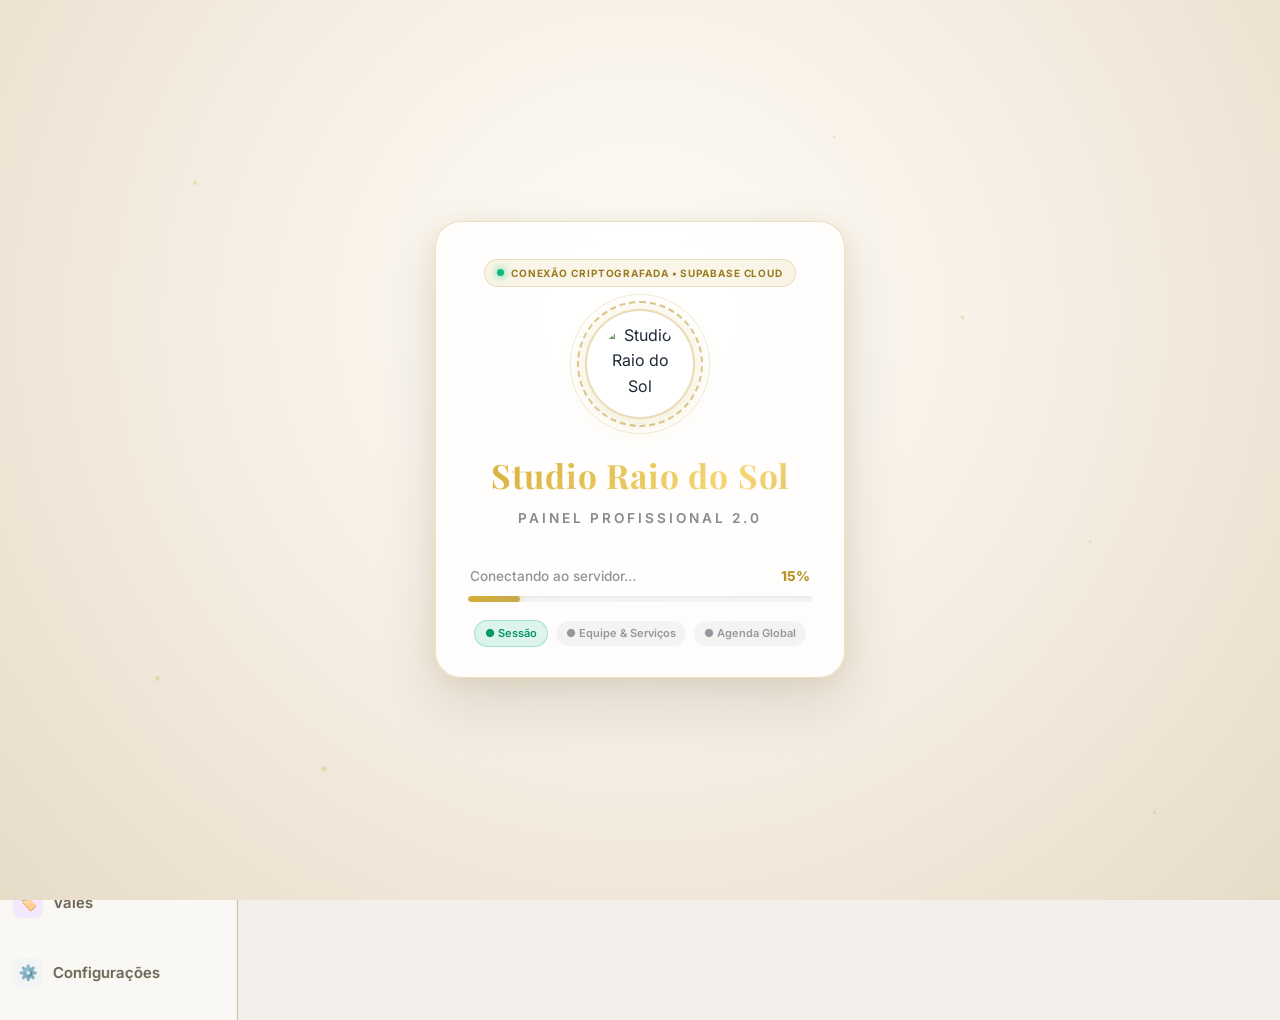
==== commit c9e732fb: "feat(feedback): add Agenda 2.0 update announcement modal with one-time suggestion/complaint capture" ====
--- a/dashboard.html
+++ b/dashboard.html
@@ -16,13 +16,72 @@
     <link rel="apple-touch-icon" href="assets/logo.png">
     
     <script>
-        if ('serviceWorker' in navigator) {
-            window.addEventListener('load', () => {
-                navigator.serviceWorker.register('sw.js')
-                    .then(reg => console.log('Service Worker registrado:', reg.scope))
-                    .catch(err => console.error('Erro ao registrar Service Worker:', err));
+        (function() {
+            const APP_VERSION = 'v59';
+            let reloading = false;
+            const triggerSafeReload = () => {
+                if (reloading) return;
+                reloading = true;
+                window.location.reload();
+            };
+
+            if ('serviceWorker' in navigator) {
+                navigator.serviceWorker.addEventListener('controllerchange', triggerSafeReload);
+                navigator.serviceWorker.addEventListener('message', (event) => {
+                    if (event.data && event.data.type === 'SW_UPDATED_RELOAD') {
+                        triggerSafeReload();
+                    }
+                });
+
+                window.addEventListener('load', () => {
+                    navigator.serviceWorker.register('sw.js?v=15', { updateViaCache: 'none' })
+                        .then(reg => {
+                            if (reg.update) reg.update();
+                            if (reg.waiting) reg.waiting.postMessage({ type: 'SKIP_WAITING' });
+                            reg.addEventListener('updatefound', () => {
+                                const newWorker = reg.installing;
+                                if (newWorker) {
+                                    newWorker.addEventListener('statechange', () => {
+                                        if (newWorker.state === 'installed' && navigator.serviceWorker.controller) {
+                                            newWorker.postMessage({ type: 'SKIP_WAITING' });
+                                        }
+                                    });
+                                }
+                            });
+                            setInterval(() => { if (!document.hidden && reg.update) reg.update(); }, 25000);
+                            document.addEventListener('visibilitychange', () => {
+                                if (!document.hidden && reg.update) reg.update();
+                            });
+                        })
+                        .catch(err => console.error('Erro ao registrar Service Worker:', err));
+                });
+            }
+
+            const checkServerVersion = () => {
+                fetch('/api/version', { cache: 'no-store' })
+                    .then(r => r.ok ? r.json() : null)
+                    .then(async (data) => {
+                        if (!data || !data.version) return;
+                        const savedVer = localStorage.getItem('raiosol_app_version');
+                        if (savedVer && savedVer !== data.version) {
+                            localStorage.setItem('raiosol_app_version', data.version);
+                            if ('caches' in window) {
+                                const keys = await caches.keys();
+                                await Promise.all(keys.map(k => caches.delete(k)));
+                            }
+                            triggerSafeReload();
+                        } else if (!savedVer) {
+                            localStorage.setItem('raiosol_app_version', data.version);
+                        }
+                    })
+                    .catch(() => {});
+            };
+            checkServerVersion();
+            setInterval(() => { if (!document.hidden) checkServerVersion(); }, 30000);
+            document.addEventListener('visibilitychange', () => {
+                if (!document.hidden) checkServerVersion();
             });
-        }
+        })();
     </script>
     
     <!-- Theme Restore script to prevent layout flashes -->
@@ -38,7 +97,7 @@
     <link href="https://fonts.googleapis.com/css2?family=Inter:wght@300;400;500;600;700&family=Playfair+Display:wght@400;500;600;700&display=swap" rel="stylesheet">
 
     <!-- Dashboard Styles -->
-    <link rel="stylesheet" href="dashboard.css?v=53">
+    <link rel="stylesheet" href="dashboard.css?v=58">
     
     <!-- Local file protocol blocker & guide overlay -->
     <script>
@@ -1571,7 +1630,7 @@
 
     </div><!-- /.dashboard-layout -->
 
-    <script type="module" src="api-config.js?v=10"></script>
-    <script type="module" src="dashboard.js?v=53"></script>
+    <script type="module" src="api-config.js?v=11"></script>
+    <script type="module" src="dashboard.js?v=59"></script>
 </body>
 </html>
--- a/dashboard.css
+++ b/dashboard.css
@@ -10805,19 +10805,58 @@
   color: #FFFFFF;
 }
 
+/* 3.1 REDIMENSIONADOR DE COLUNA ESTILO EXCEL (ARRASTAR + DUPLO CLIQUE AUTO-AJUSTE) */
+.calendar-header-cell {
+  position: relative !important;
+  user-select: none;
+}
+.excel-col-resizer {
+  position: absolute;
+  top: 0;
+  right: -4px;
+  width: 9px;
+  height: 100%;
+  cursor: col-resize;
+  z-index: 60;
+  display: flex;
+  align-items: center;
+  justify-content: center;
+  transition: background 0.15s ease;
+}
+.excel-col-resizer::after {
+  content: '';
+  width: 2px;
+  height: 55%;
+  border-radius: 2px;
+  background: transparent;
+  transition: background 0.15s ease, height 0.15s ease;
+}
+.excel-col-resizer:hover::after,
+.excel-col-resizer.resizing::after {
+  background: #C9A84C;
+  height: 82%;
+  box-shadow: 0 0 6px rgba(201, 168, 76, 0.65);
+}
+body.excel-col-dragging,
+body.excel-col-dragging * {
+  cursor: col-resize !important;
+  user-select: none !important;
+}
+
 /* 4. DROPDOWNS CUSTOMIZADOS DE FILTRO (PRINTS 2, 3 e 4 — SEM FUNDO CINZA DO WINDOWS) */
 .v4-custom-filter-wrap {
   position: relative;
-  display: inline-block;
+  display: inline-flex;
+  box-sizing: border-box;
 }
 .v4-custom-filter-btn {
   display: inline-flex;
   align-items: center;
   justify-content: space-between;
   gap: 10px;
-  min-width: 210px;
+  min-width: 225px;
   height: 40px;
-  padding: 0 14px;
+  padding: 0 15px;
   border-radius: 999px;
   border: 1.5px solid #DFD3BC;
   background: #FFFDF9;
@@ -10828,6 +10867,145 @@
   cursor: pointer;
   transition: all 0.2s ease;
   box-shadow: 0 2px 6px rgba(31, 26, 20, 0.03);
+  box-sizing: border-box;
+}
+@media (max-width: 992px) {
+  .agenda-filters {
+    width: 100% !important;
+    box-sizing: border-box !important;
+  }
+  .agenda-filter-select,
+  .v4-custom-filter-wrap {
+    width: 100% !important;
+    display: flex !important;
+    box-sizing: border-box !important;
+  }
+  .v4-custom-filter-btn {
+    width: 100% !important;
+    min-width: 0 !important;
+    box-sizing: border-box !important;
+  }
+  .v4-custom-filter-menu {
+    width: 100% !important;
+    max-width: 100% !important;
+    left: 0 !important;
+    right: 0 !important;
+    box-sizing: border-box !important;
+  }
+  .btn-confirmar-dia-wa,
+  .btn-toggle-drawer {
+    width: 100% !important;
+    justify-content: center !important;
+    box-sizing: border-box !important;
+  }
+  .date-nav {
+    width: 100% !important;
+    box-sizing: border-box !important;
+  }
+}
+
+/* 4.1 SELETOR DE DATA 2.0 (LUXURY PILL COM BADGE DO DIA E BOTÕES CIRCULARES DOURADOS) */
+.date-nav {
+  display: inline-flex !important;
+  align-items: center !important;
+  justify-content: space-between !important;
+  gap: 6px !important;
+  min-width: 240px !important;
+  height: 44px !important;
+  padding: 4px 6px !important;
+  border-radius: 999px !important;
+  border: 1.5px solid #DFD3BC !important;
+  background: linear-gradient(135deg, #FFFDF9 0%, #FAF5E8 100%) !important;
+  box-shadow: 0 3px 10px rgba(31, 26, 20, 0.05), inset 0 1px 0 rgba(255, 255, 255, 0.9) !important;
+  transition: all 0.22s ease !important;
+  box-sizing: border-box !important;
+}
+.date-nav:hover {
+  border-color: #C9A84C !important;
+  box-shadow: 0 5px 15px rgba(201, 168, 76, 0.18) !important;
+}
+.date-nav-btn {
+  width: 32px !important;
+  height: 32px !important;
+  min-width: 32px !important;
+  border-radius: 50% !important;
+  border: 1px solid #E6D8BE !important;
+  background: #FFFFFF !important;
+  color: #8A6518 !important;
+  display: inline-flex !important;
+  align-items: center !important;
+  justify-content: center !important;
+  cursor: pointer !important;
+  padding: 0 !important;
+  box-shadow: 0 2px 5px rgba(31, 26, 20, 0.06) !important;
+  transition: all 0.18s ease !important;
+  flex-shrink: 0 !important;
+}
+.date-nav-btn:hover {
+  background: linear-gradient(135deg, #C9A84C 0%, #A6822A 100%) !important;
+  border-color: #A6822A !important;
+  color: #FFFFFF !important;
+  transform: scale(1.06) !important;
+  box-shadow: 0 4px 10px rgba(201, 168, 76, 0.35) !important;
+}
+.date-nav-btn:active {
+  transform: scale(0.96) !important;
+}
+.date-nav-display {
+  flex: 1 1 auto !important;
+  display: flex !important;
+  flex-direction: column !important;
+  align-items: center !important;
+  justify-content: center !important;
+  padding: 2px 10px !important;
+  cursor: pointer !important;
+  position: relative !important;
+  border-radius: 999px !important;
+  transition: background 0.15s ease !important;
+  line-height: 1.1 !important;
+}
+.date-nav-display:hover {
+  background: rgba(201, 168, 76, 0.09) !important;
+}
+.date-nav-weekday {
+  display: inline-flex !important;
+  align-items: center !important;
+  gap: 4px !important;
+  font-size: 9.5px !important;
+  font-weight: 800 !important;
+  letter-spacing: 0.7px !important;
+  text-transform: uppercase !important;
+  color: #9A731F !important;
+  background: rgba(201, 168, 76, 0.15) !important;
+  padding: 1.5px 8px !important;
+  border-radius: 999px !important;
+  margin-bottom: 2px !important;
+  white-space: nowrap !important;
+}
+.date-nav-date {
+  font-family: 'Inter', sans-serif !important;
+  font-size: 13.5px !important;
+  font-weight: 800 !important;
+  color: #1F1A14 !important;
+  letter-spacing: 0.3px !important;
+  white-space: nowrap !important;
+}
+body.dark-mode .date-nav {
+  background: linear-gradient(135deg, #25231E 0%, #1C1A16 100%) !important;
+  border-color: rgba(201, 168, 76, 0.35) !important;
+  box-shadow: 0 3px 10px rgba(0, 0, 0, 0.35) !important;
+}
+body.dark-mode .date-nav-btn {
+  background: #2E2B24 !important;
+  border-color: rgba(201, 168, 76, 0.3) !important;
+  color: #E5C158 !important;
+}
+body.dark-mode .date-nav-weekday {
+  background: rgba(201, 168, 76, 0.2) !important;
+  color: #F3D476 !important;
+}
+body.dark-mode .date-nav-date {
+  color: #F5F0E6 !important;
 }
 .v4-custom-filter-btn:hover,
 .v4-custom-filter-btn.open {
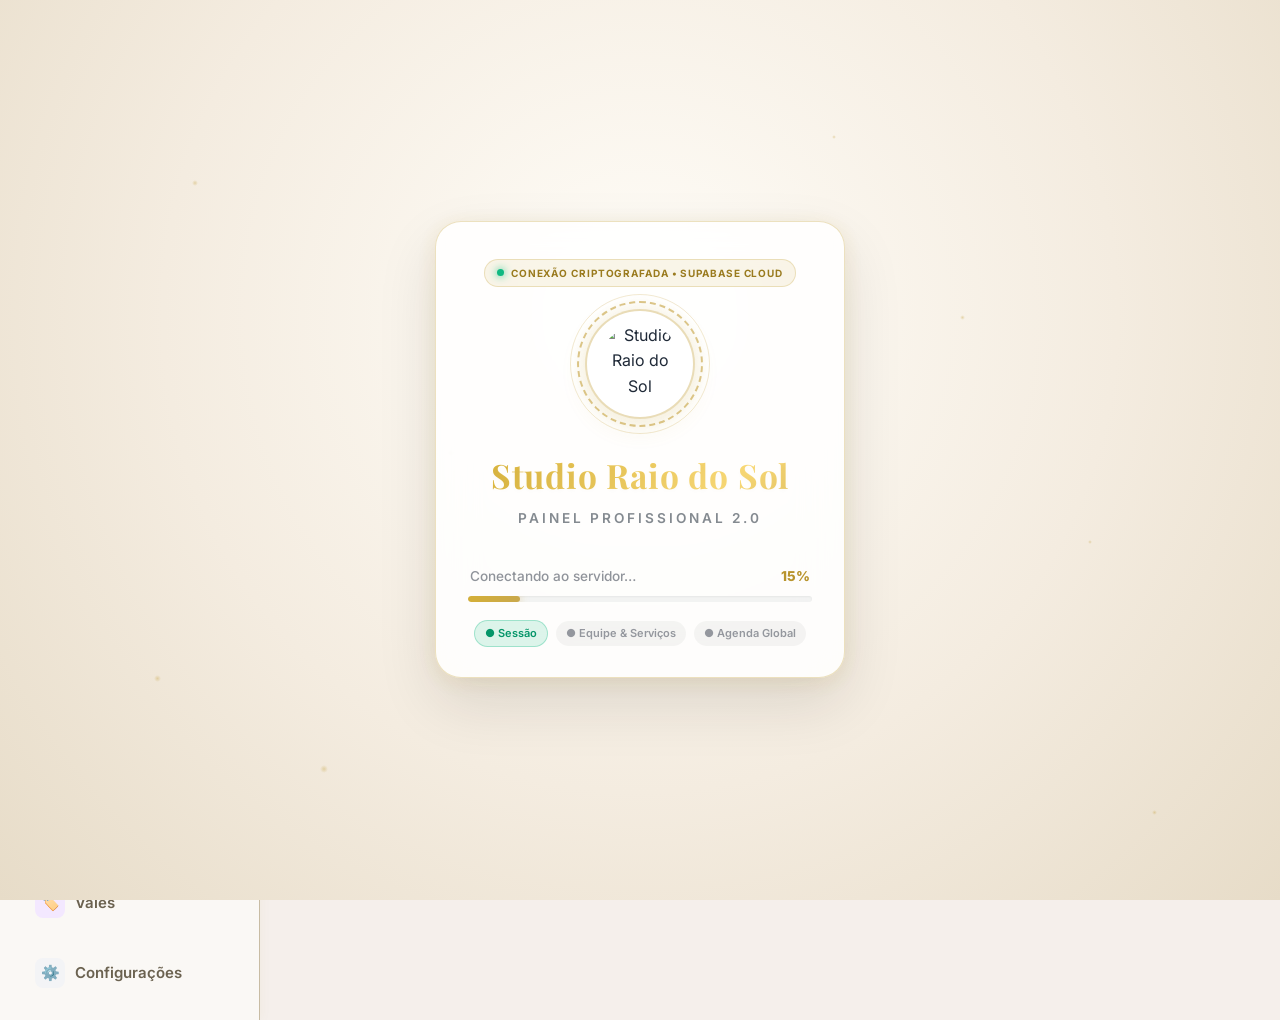
==== commit 0fc9a26b: "fix(pwa): force URL cache-buster on login redirect and version mismatch so mobile devices update wit" ====
--- a/dashboard.html
+++ b/dashboard.html
@@ -17,24 +17,25 @@
     
     <script>
         (function() {
-            const APP_VERSION = 'v59';
+            const APP_VERSION = 'v60';
             let reloading = false;
-            const triggerSafeReload = () => {
+            const triggerSafeReload = (ver) => {
                 if (reloading) return;
                 reloading = true;
-                window.location.reload();
+                const vParam = ver || APP_VERSION || Date.now();
+                window.location.replace(window.location.pathname + '?_v=' + vParam);
             };
 
             if ('serviceWorker' in navigator) {
-                navigator.serviceWorker.addEventListener('controllerchange', triggerSafeReload);
+                navigator.serviceWorker.addEventListener('controllerchange', () => triggerSafeReload());
                 navigator.serviceWorker.addEventListener('message', (event) => {
                     if (event.data && event.data.type === 'SW_UPDATED_RELOAD') {
-                        triggerSafeReload();
+                        triggerSafeReload(event.data.version);
                     }
                 });
 
                 window.addEventListener('load', () => {
-                    navigator.serviceWorker.register('sw.js?v=15', { updateViaCache: 'none' })
+                    navigator.serviceWorker.register('sw.js?v=16', { updateViaCache: 'none' })
                         .then(reg => {
                             if (reg.update) reg.update();
                             if (reg.waiting) reg.waiting.postMessage({ type: 'SKIP_WAITING' });
@@ -48,7 +49,7 @@
                                     });
                                 }
                             });
-                            setInterval(() => { if (!document.hidden && reg.update) reg.update(); }, 25000);
+                            setInterval(() => { if (!document.hidden && reg.update) reg.update(); }, 15000);
                             document.addEventListener('visibilitychange', () => {
                                 if (!document.hidden && reg.update) reg.update();
                             });
@@ -63,21 +64,23 @@
                     .then(async (data) => {
                         if (!data || !data.version) return;
                         const savedVer = localStorage.getItem('raiosol_app_version');
-                        if (savedVer && savedVer !== data.version) {
+                        const alreadyReloaded = sessionStorage.getItem('raiosol_reloaded_' + data.version) === 'true';
+                        if ((APP_VERSION !== data.version || (savedVer && savedVer !== data.version)) && !alreadyReloaded) {
+                            sessionStorage.setItem('raiosol_reloaded_' + data.version, 'true');
                             localStorage.setItem('raiosol_app_version', data.version);
                             if ('caches' in window) {
                                 const keys = await caches.keys();
                                 await Promise.all(keys.map(k => caches.delete(k)));
                             }
-                            triggerSafeReload();
-                        } else if (!savedVer) {
+                            triggerSafeReload(data.version);
+                        } else {
                             localStorage.setItem('raiosol_app_version', data.version);
                         }
                     })
                     .catch(() => {});
             };
             checkServerVersion();
-            setInterval(() => { if (!document.hidden) checkServerVersion(); }, 30000);
+            setInterval(() => { if (!document.hidden) checkServerVersion(); }, 10000);
             document.addEventListener('visibilitychange', () => {
                 if (!document.hidden) checkServerVersion();
             });
@@ -1631,6 +1634,6 @@
     </div><!-- /.dashboard-layout -->
 
     <script type="module" src="api-config.js?v=11"></script>
-    <script type="module" src="dashboard.js?v=59"></script>
+    <script type="module" src="dashboard.js?v=60"></script>
 </body>
 </html>
